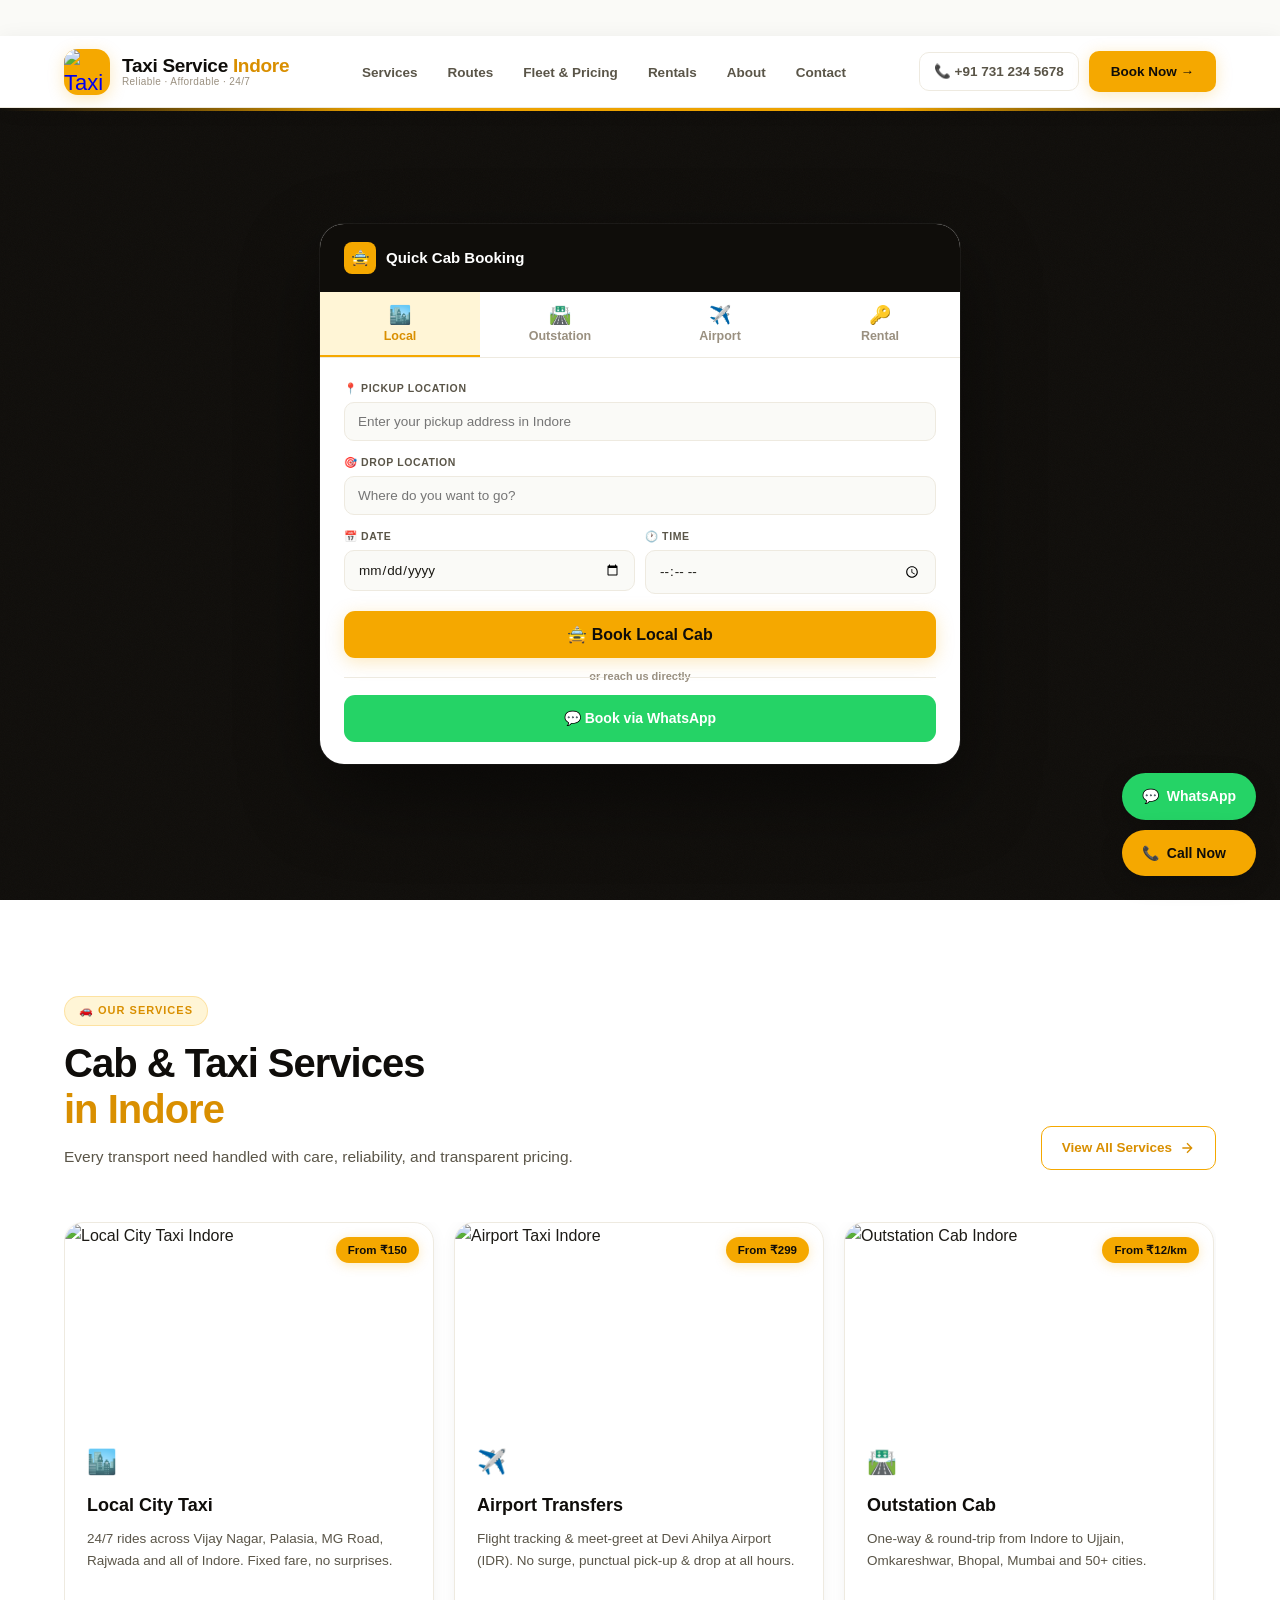
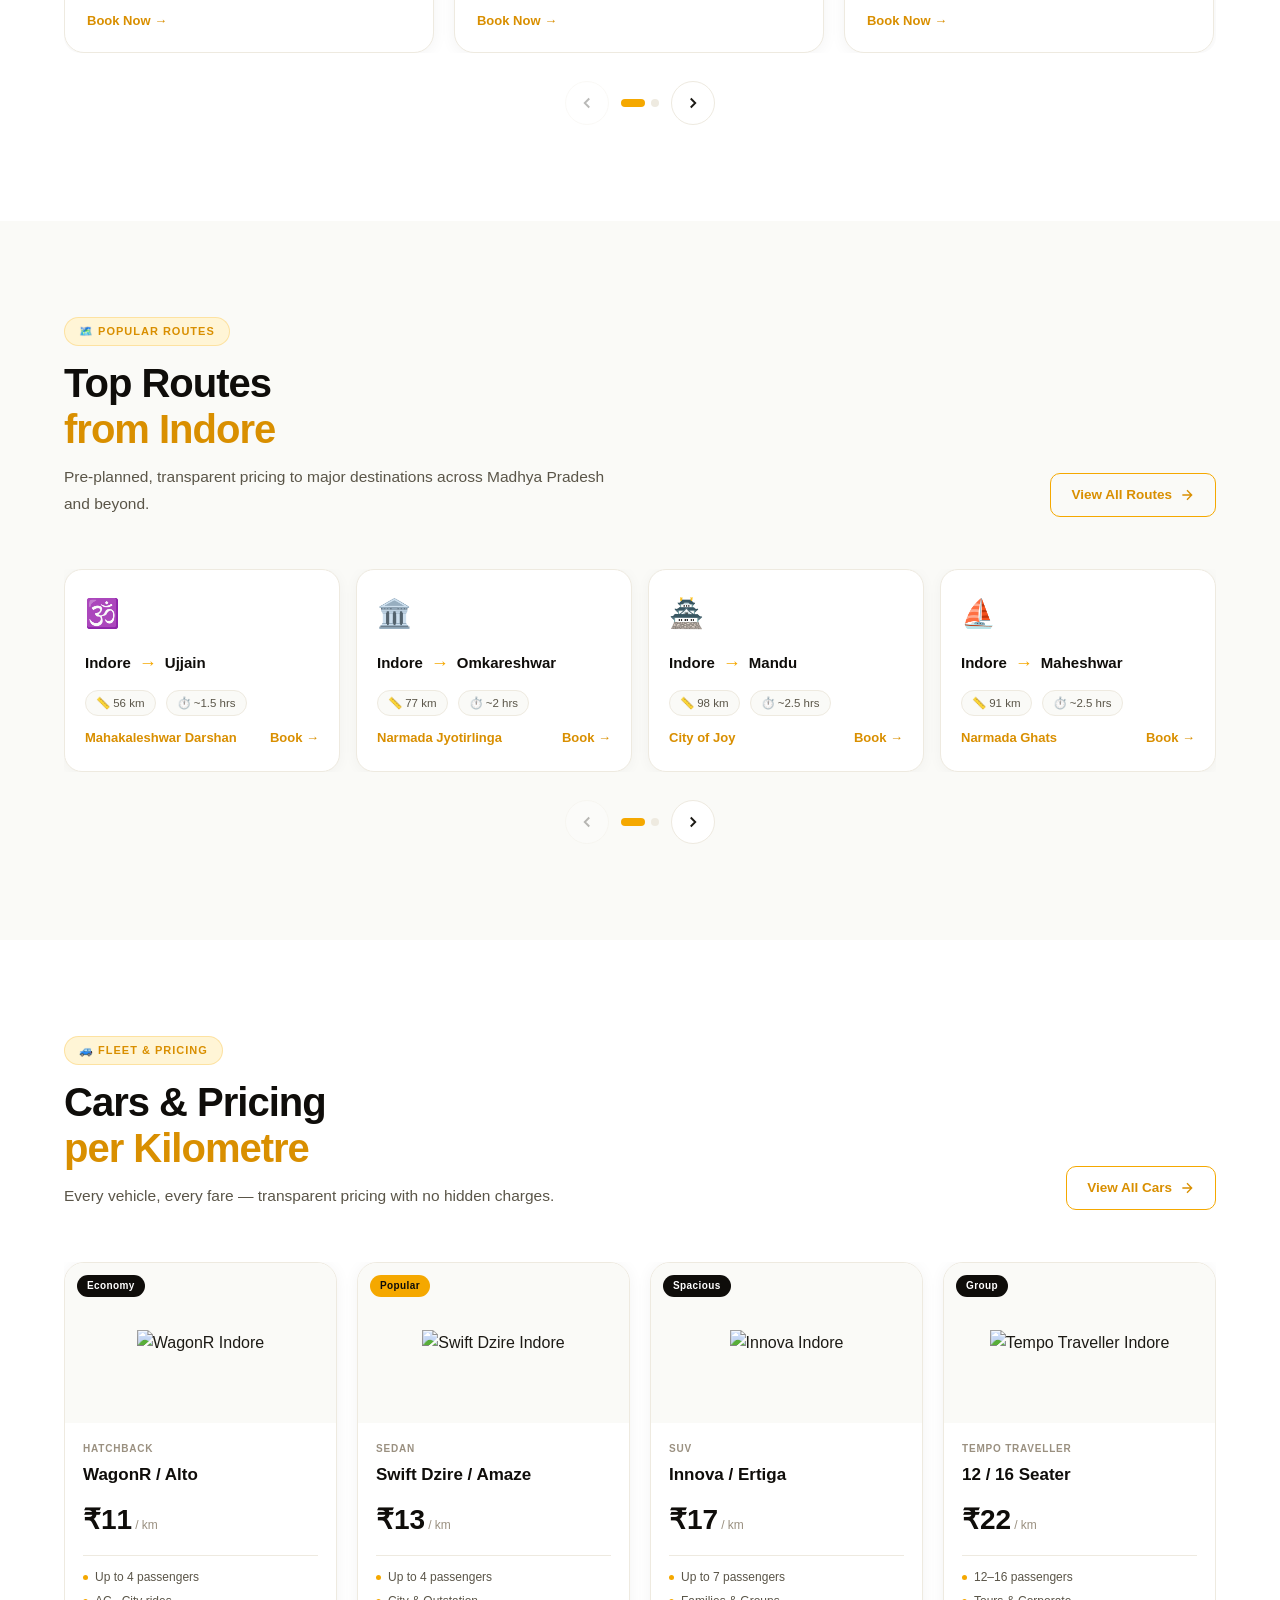
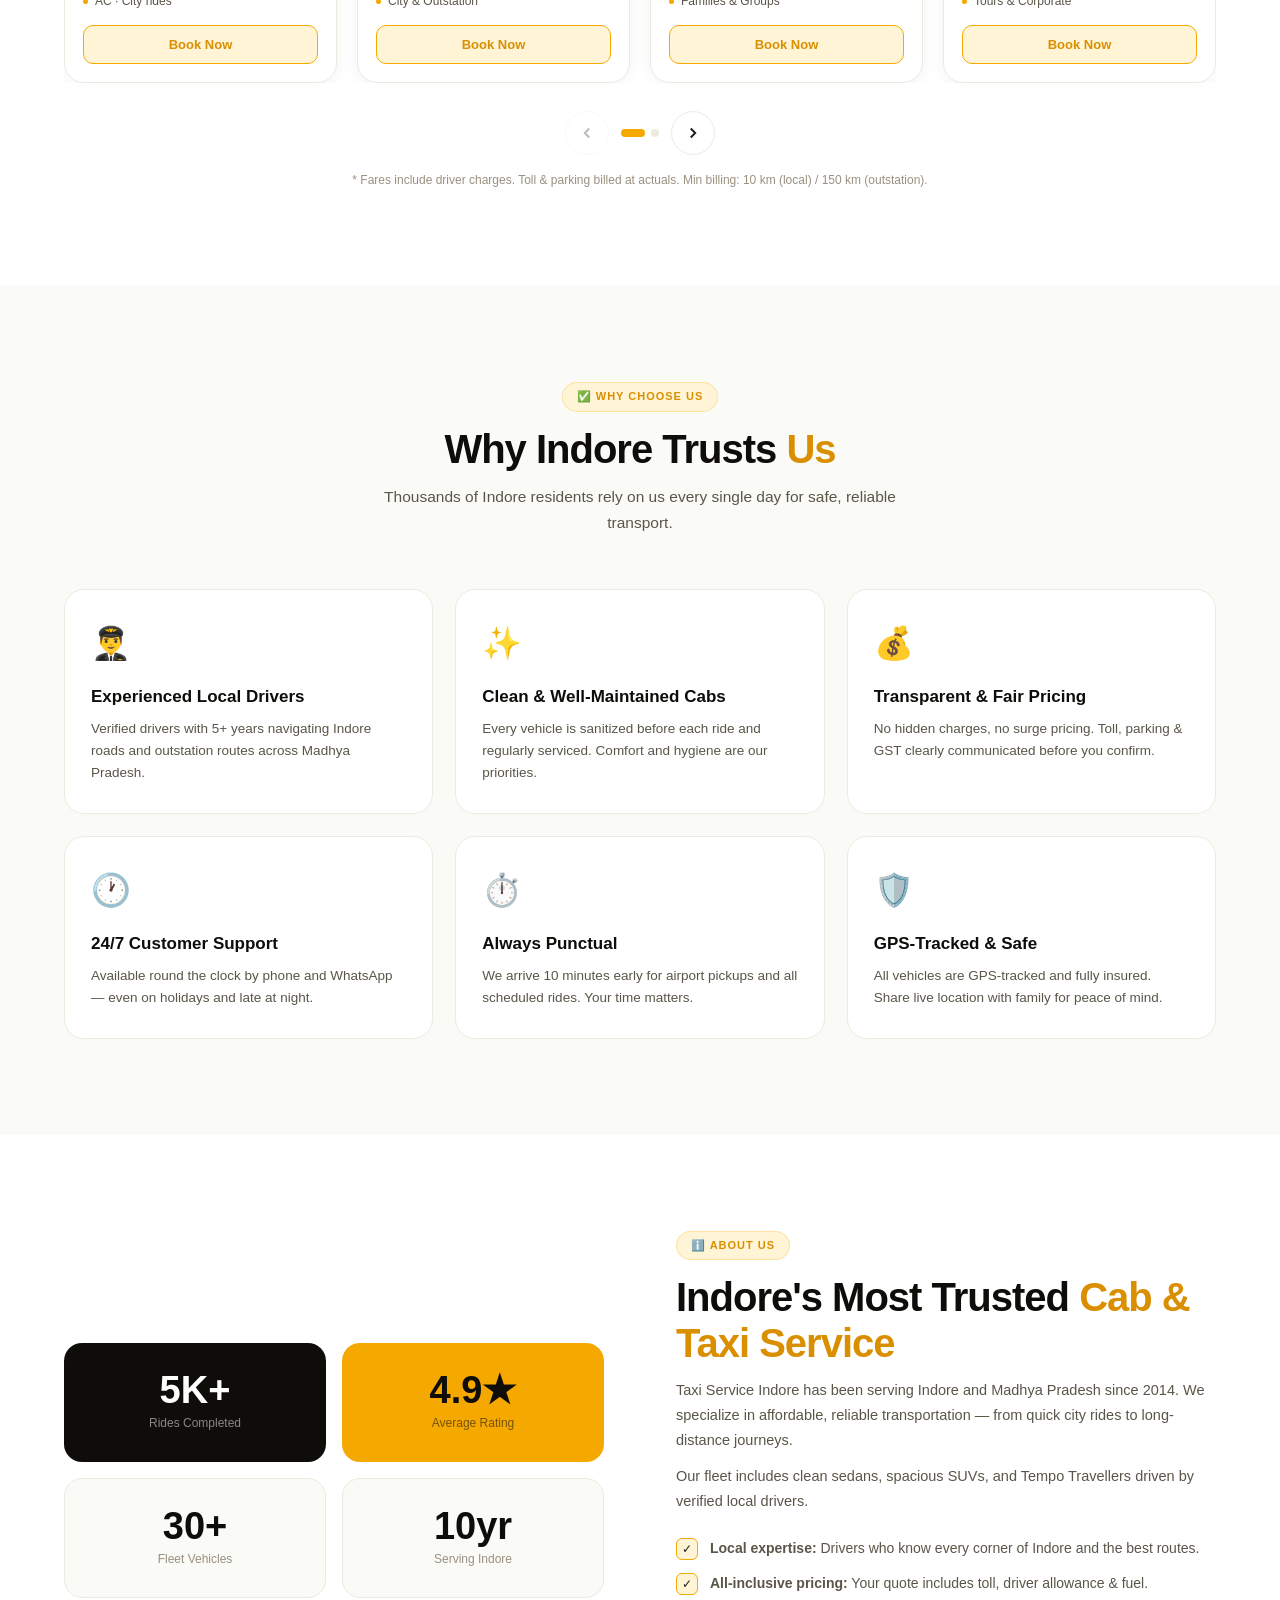
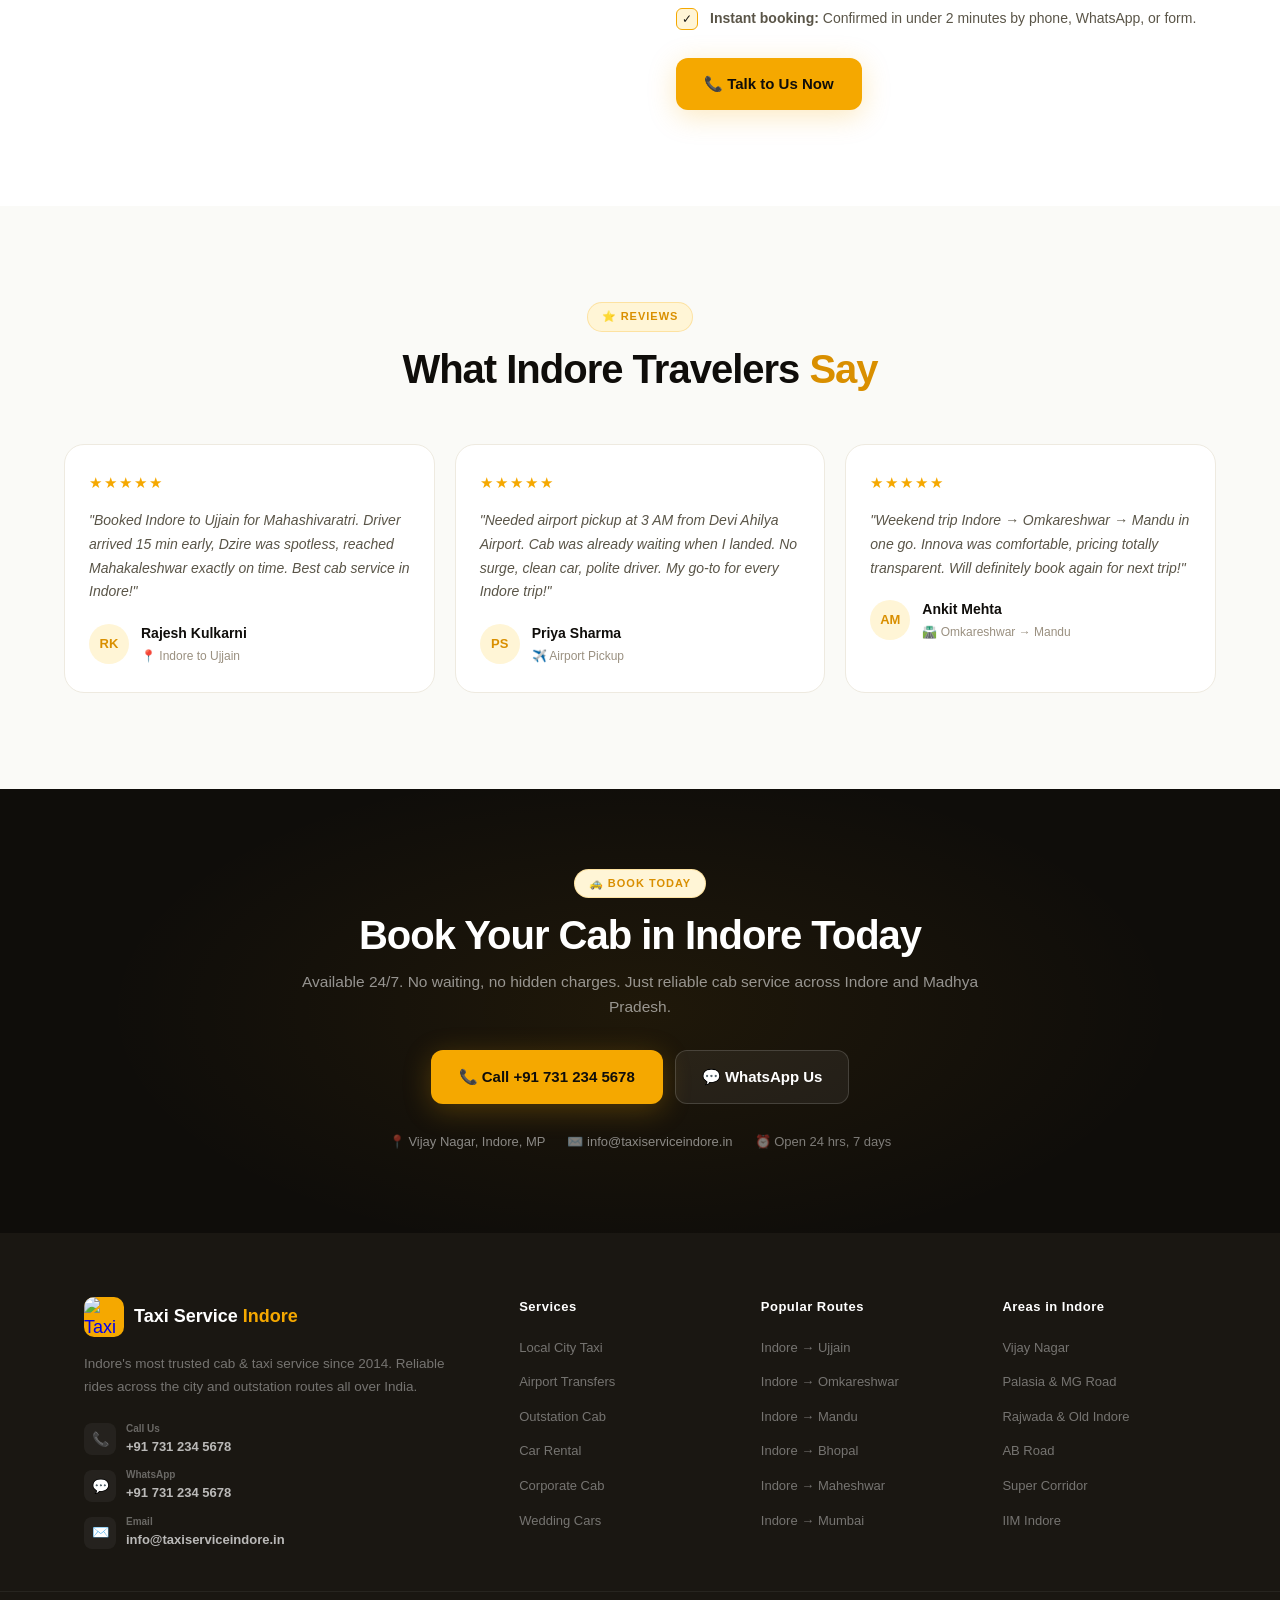
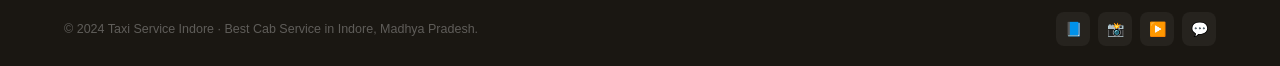
==== index.html @ f2459588 "Add files via upload" ====
<!DOCTYPE html>
<html lang="en">
<head>
  <meta charset="UTF-8">
  <meta name="viewport" content="width=device-width, initial-scale=1.0">
  <meta name="description" content="Best cab, taxi & car rental service in Indore. Book local taxi, outstation cabs to Ujjain, Omkareshwar, Mandu. Airport pickup & drop. 24/7 support. Call now!">
  <title>Taxi Service Indore | Cab Service | Car Rental | Book Now</title>
  <link rel="preconnect" href="https://fonts.googleapis.com">
  <link href="https://fonts.googleapis.com/css2?family=Syne:wght@400;600;700;800&family=DM+Sans:wght@300;400;500;600;700&display=swap" rel="stylesheet">
  <style>
    :root {
      --primary: #F5A800;
      --primary-dark: #D98F00;
      --primary-light: #FFF5D6;
      --primary-glow: rgba(245,168,0,0.25);
      --dark: #0F0D0A;
      --dark2: #1A1712;
      --dark3: #252219;
      --text: #1C1A15;
      --text-mid: #5A5548;
      --text-light: #9A9080;
      --white: #FFFFFF;
      --bg: #FAFAF7;
      --border: #EEEAE0;
      --green: #22C55E;
      --font-h: Poppins, sans-serif;
      --font-b: Poppins, sans-serif;
      --radius: 20px;
      --radius-sm: 12px;
      --shadow: 0 4px 32px rgba(15,13,10,0.08);
      --shadow-lg: 0 20px 60px rgba(15,13,10,0.14);
    }
    *, *::before, *::after { box-sizing: border-box; margin: 0; padding: 0; }
    html { scroll-behavior: smooth; }
    body { font-family: var(--font-b); background: var(--bg); color: var(--text); overflow-x: hidden; line-height: 1.6; }

    /* ══ LOADER ══ */
    #loader {
      position: fixed; inset: 0; background: var(--dark); z-index: 9999;
      display: flex; align-items: center; justify-content: center; flex-direction: column; gap: 18px;
      transition: opacity 0.6s ease, visibility 0.6s ease;
    }
    #loader.out { opacity: 0; visibility: hidden; }
    .ldr-logo { font-family: var(--font-h); font-size: 26px; font-weight: 800; color: #fff; }
    .ldr-logo b { color: var(--primary); }
    .ldr-bar { width: 160px; height: 2px; background: rgba(255,255,255,0.1); border-radius: 2px; overflow: hidden; }
    .ldr-fill { height: 100%; background: var(--primary); animation: lf 1.5s cubic-bezier(0.4,0,0.2,1) forwards; }
    @keyframes lf { from{width:0} to{width:100%} }

    /* ══ TOPBAR ══ */
    .topbar {
      position: fixed; top: 0; left: 0; right: 0; z-index: 1000;
      background: var(--dark); height: 36px;
      display: flex; align-items: center; padding: 0 5%;
      transition: transform 0.3s ease;
    }
    .topbar.hide { transform: translateY(-100%); }
    .topbar-inner { max-width: 1240px; width: 100%; margin: 0 auto; display: flex; align-items: center; justify-content: space-between; }
    .tb-left { display: flex; gap: 18px; align-items: center; }
    .tb-item { display: flex; align-items: center; gap: 5px; font-size: 11.5px; color: rgba(255,255,255,0.45); font-weight: 500; }
    .tb-item a { color: rgba(255,255,255,0.6); text-decoration: none; transition: color 0.2s; }
    .tb-item a:hover { color: var(--primary); }
    .tb-badge { display: flex; align-items: center; gap: 5px; background: rgba(245,168,0,0.12); border: 1px solid rgba(245,168,0,0.22); color: var(--primary); font-size: 10.5px; font-weight: 700; padding: 2px 10px; border-radius: 100px; }

    /* ══ NAV ══ */
    nav {
      position: fixed; top: 36px; left: 0; right: 0; z-index: 999;
      background: rgba(255,255,255,0.97); backdrop-filter: blur(20px);
      border-bottom: 1px solid var(--border);
      height: 72px; padding: 0 5%;
      display: flex; align-items: center; justify-content: space-between;
      transition: all 0.35s ease; box-shadow: 0 2px 20px rgba(15,13,10,0.06);
    }
    nav.scrolled { top: 0; box-shadow: 0 4px 36px rgba(15,13,10,0.12); }
    .logo { display: flex; align-items: center; gap: 12px; text-decoration: none; }
    .logo-mark {
      width: 46px; height: 46px; background: var(--primary); border-radius: 14px;
      display: flex; align-items: center; justify-content: center; font-size: 22px;
      box-shadow: 0 4px 16px var(--primary-glow); transition: transform 0.3s;
      overflow: hidden;
    }
    .logo-mark img { width: 100%; height: 100%; object-fit: contain; display: block; }
    .logo:hover .logo-mark { transform: rotate(-6deg) scale(1.05); }
    .logo-text { line-height: 1; }
    .logo-name { font-family: var(--font-h); font-weight: 800; font-size: 19px; color: var(--dark); letter-spacing: -0.3px; }
    .logo-name b { color: var(--primary-dark); }
    .logo-sub { font-size: 10px; color: var(--text-light); font-weight: 500; letter-spacing: 0.4px; margin-top: 2px; }
    .nav-links { display: flex; align-items: center; gap: 2px; list-style: none; }
    .nav-links a {
      color: var(--text-mid); text-decoration: none; font-size: 13.5px; font-weight: 600;
      padding: 7px 14px; border-radius: 8px; transition: all 0.2s; position: relative;
    }
    .nav-links a::after {
      content: ''; position: absolute; bottom: 3px; left: 14px; right: 14px;
      height: 2px; background: var(--primary); border-radius: 2px;
      transform: scaleX(0); transition: transform 0.25s ease; transform-origin: left;
    }
    .nav-links a:hover { color: var(--dark); }
    .nav-links a:hover::after { transform: scaleX(1); }
    .nav-actions { display: flex; align-items: center; gap: 10px; }
    .nav-tel {
      display: flex; align-items: center; gap: 7px; font-size: 13.5px; font-weight: 700;
      color: var(--text-mid); text-decoration: none; padding: 8px 14px;
      border: 1.5px solid var(--border); border-radius: 10px; transition: all 0.2s;
    }
    .nav-tel:hover { border-color: var(--primary); color: var(--primary-dark); background: var(--primary-light); }
    .btn-book {
      display: flex; align-items: center; gap: 7px; background: var(--primary); color: var(--dark);
      font-family: var(--font-b); font-weight: 700; font-size: 13.5px; padding: 10px 22px;
      border-radius: 10px; text-decoration: none; border: none; cursor: pointer;
      box-shadow: 0 3px 16px var(--primary-glow); transition: all 0.25s;
    }
    .btn-book:hover { background: var(--primary-dark); transform: translateY(-1px); box-shadow: 0 6px 22px var(--primary-glow); }
    .hamburger { display: none; flex-direction: column; gap: 5px; cursor: pointer; background: none; border: none; padding: 4px; }
    .hamburger span { width: 22px; height: 2.5px; background: var(--text); border-radius: 2px; transition: all 0.3s; }
    .header-offset { height: 108px; }

    /* ══ MOBILE MENU ══ */
    .mob-overlay { display: none; position: fixed; inset: 0; background: rgba(0,0,0,0.5); z-index: 990; }
    .mob-menu {
      position: fixed; top: 0; right: -100%; width: 300px; height: 100vh;
      background: white; z-index: 995; padding: 80px 28px 32px;
      display: flex; flex-direction: column; gap: 6px;
      transition: right 0.35s cubic-bezier(0.16,1,0.3,1); box-shadow: -20px 0 60px rgba(0,0,0,0.15);
    }
    .mob-menu.open { right: 0; }
    .mob-close { position: absolute; top: 22px; right: 22px; background: var(--border); border: none; border-radius: 8px; width: 36px; height: 36px; cursor: pointer; font-size: 18px; }
    .mob-menu a { color: var(--text); text-decoration: none; font-size: 15px; font-weight: 600; padding: 12px 14px; border-radius: 10px; transition: all 0.2s; display: flex; align-items: center; gap: 10px; }
    .mob-menu a:hover { background: var(--primary-light); color: var(--primary-dark); }
    .mob-divider { height: 1px; background: var(--border); margin: 8px 0; }
    .mob-cta { margin-top: 12px; display: flex; flex-direction: column; gap: 10px; }

    /* ══ HERO ══ */
    .hero {
      position: relative; min-height: calc(100vh - 108px);
      display: flex; align-items: center; justify-content: center;
      overflow: hidden; background: var(--dark);
    }
    .hero-bg {
      position: absolute; inset: 0;
      background-image: url('https://images.unsplash.com/photo-1449965408869-eaa3f722e40d?w=1920&auto=format&fit=crop&q=85');
      background-size: cover; background-position: center;
    }
    .hero-overlay {
      position: absolute; inset: 0;
      background: linear-gradient(135deg, rgba(15,13,10,0.88) 0%, rgba(15,13,10,0.55) 60%, rgba(15,13,10,0.75) 100%);
    }
    .hero-grain {
      position: absolute; inset: 0; opacity: 0.03;
      background-image: url("data:image/svg+xml,%3Csvg viewBox='0 0 256 256' xmlns='http://www.w3.org/2000/svg'%3E%3Cfilter id='n'%3E%3CfeTurbulence type='fractalNoise' baseFrequency='0.9' numOctaves='4' stitchTiles='stitch'/%3E%3C/filter%3E%3Crect width='100%25' height='100%25' filter='url(%23n)'/%3E%3C/svg%3E");
      background-repeat: repeat; background-size: 200px;
    }
    .hero-accent-line {
      position: absolute; top: 0; left: 0; right: 0; height: 3px;
      background: linear-gradient(90deg, transparent 0%, var(--primary) 30%, var(--primary) 70%, transparent 100%);
    }
    .hero-float-left {
      position: absolute; left: 5%; top: 50%; transform: translateY(-50%);
      display: flex; flex-direction: column; gap: 16px; z-index: 5;
      opacity: 0; animation: fadeRight 0.8s 1.2s ease forwards;
    }
    .hero-float-stat { display: flex; flex-direction: column; align-items: center; background: rgba(255,255,255,0.05); border: 1px solid rgba(255,255,255,0.08); backdrop-filter: blur(16px); border-radius: 16px; padding: 18px 20px; text-align: center; }
    .hfs-num { font-family: var(--font-h); font-size: 26px; font-weight: 800; color: var(--primary); line-height: 1; }
    .hfs-label { font-size: 10px; color: rgba(255,255,255,0.4); font-weight: 500; margin-top: 4px; letter-spacing: 0.4px; }
    @keyframes fadeRight { from{opacity:0;transform:translateY(-50%) translateX(-20px)} to{opacity:1;transform:translateY(-50%) translateX(0)} }

    .hero-inner {
      position: relative; z-index: 10; width: 100%; max-width: 680px;
      padding: 60px 20px 80px; display: flex; flex-direction: column; align-items: center;
    }
    .hero-eyebrow {
      display: inline-flex; align-items: center; gap: 8px;
      background: rgba(245,168,0,0.1); border: 1px solid rgba(245,168,0,0.3);
      color: var(--primary); padding: 6px 16px; border-radius: 100px;
      font-size: 11px; font-weight: 700; letter-spacing: 1.2px; text-transform: uppercase;
      margin-bottom: 22px;
      opacity: 0; animation: fadeUp 0.6s 0.3s ease forwards;
    }
    .hero-dot { width: 6px; height: 6px; background: var(--primary); border-radius: 50%; animation: pulse 1.5s infinite; }
    @keyframes pulse { 0%,100%{opacity:1;transform:scale(1)} 50%{opacity:0.4;transform:scale(0.7)} }
    .hero-h1 {
      font-family: var(--font-h); font-size: clamp(34px, 5.5vw, 62px);
      font-weight: 800; line-height: 1.08; letter-spacing: -2px; color: white;
      text-align: center; margin-bottom: 18px;
      opacity: 0; animation: fadeUp 0.7s 0.45s ease forwards;
    }
    .hero-h1 em { font-style: normal; color: var(--primary); }
    .hero-sub {
      font-size: clamp(14px, 1.8vw, 17px); color: rgba(255,255,255,0.6); font-weight: 400;
      text-align: center; max-width: 520px; line-height: 1.7; margin-bottom: 32px;
      opacity: 0; animation: fadeUp 0.7s 0.6s ease forwards;
    }
    .hero-cta-row {
      display: flex; gap: 12px; flex-wrap: wrap; justify-content: center; margin-bottom: 36px;
      opacity: 0; animation: fadeUp 0.7s 0.75s ease forwards;
    }
    .btn-primary {
      display: inline-flex; align-items: center; gap: 8px;
      background: var(--primary); color: var(--dark); font-family: var(--font-b);
      font-weight: 700; font-size: 15px; padding: 14px 28px; border-radius: 12px;
      text-decoration: none; border: none; cursor: pointer;
      box-shadow: 0 6px 28px var(--primary-glow); transition: all 0.25s;
    }
    .btn-primary:hover { background: var(--primary-dark); transform: translateY(-2px); box-shadow: 0 10px 36px var(--primary-glow); }
    .btn-ghost {
      display: inline-flex; align-items: center; gap: 8px;
      background: rgba(255,255,255,0.07); color: white; font-family: var(--font-b);
      font-weight: 600; font-size: 15px; padding: 14px 26px; border-radius: 12px;
      text-decoration: none; border: 1.5px solid rgba(255,255,255,0.2); cursor: pointer;
      transition: all 0.25s; backdrop-filter: blur(8px);
    }
    .btn-ghost:hover { background: rgba(255,255,255,0.12); border-color: rgba(255,255,255,0.38); }
    @keyframes fadeUp { to { opacity: 1; transform: translateY(0); } }

    /* Booking Card */
    .booking-card {
      width: 100%; background: white; border-radius: 24px; overflow: hidden;
      box-shadow: 0 32px 80px rgba(0,0,0,0.45), 0 0 0 1px rgba(255,255,255,0.06);
      opacity: 0; transform: translateY(28px);
      animation: cardIn 0.9s 0.85s cubic-bezier(0.16,1,0.3,1) forwards;
    }
    @keyframes cardIn { to { opacity: 1; transform: translateY(0); } }
    .bk-head { background: var(--dark); padding: 18px 24px; display: flex; align-items: center; gap: 10px; }
    .bk-head-icon { width: 32px; height: 32px; background: var(--primary); border-radius: 8px; display: flex; align-items: center; justify-content: center; font-size: 15px; }
    .bk-head h2 { font-family: var(--font-h); font-size: 15px; font-weight: 700; color: white; }
    .bk-tabs { display: flex; border-bottom: 1px solid var(--border); }
    .tab-btn {
      flex: 1; padding: 12px 6px; border: none; background: transparent;
      font-family: var(--font-b); font-size: 12.5px; font-weight: 700; color: var(--text-light);
      cursor: pointer; transition: all 0.2s; border-bottom: 2.5px solid transparent;
      display: flex; flex-direction: column; align-items: center; gap: 3px;
    }
    .tab-btn .ti { font-size: 18px; }
    .tab-btn.active { color: var(--primary-dark); border-bottom-color: var(--primary); background: var(--primary-light); }
    .bk-body { padding: 22px 24px; }
    .tp { display: none; }
    .tp.active { display: block; animation: tabIn 0.25s ease; }
    @keyframes tabIn { from{opacity:0;transform:translateY(4px)} to{opacity:1;transform:translateY(0)} }
    .fg { margin-bottom: 13px; }
    .fg label { display: flex; align-items: center; gap: 5px; font-size: 10.5px; font-weight: 700; color: var(--text-mid); text-transform: uppercase; letter-spacing: 0.6px; margin-bottom: 5px; }
    .fg input, .fg select {
      width: 100%; padding: 11px 13px; border: 1.5px solid var(--border); border-radius: 10px;
      background: var(--bg); color: var(--text); font-family: var(--font-b); font-size: 13.5px;
      transition: all 0.2s; -webkit-appearance: none;
    }
    .fg input:focus, .fg select:focus { outline: none; border-color: var(--primary); background: white; box-shadow: 0 0 0 3px rgba(245,168,0,0.1); }
    .frow { display: grid; grid-template-columns: 1fr 1fr; gap: 10px; }
    .bk-btn {
      width: 100%; padding: 14px; background: var(--primary); color: var(--dark);
      border: none; border-radius: 11px; font-family: var(--font-h); font-weight: 700; font-size: 16px;
      cursor: pointer; transition: all 0.25s; margin-top: 4px;
      display: flex; align-items: center; justify-content: center; gap: 8px;
      box-shadow: 0 4px 18px var(--primary-glow);
    }
    .bk-btn:hover { background: var(--primary-dark); transform: translateY(-1px); }
    .or-div { text-align: center; margin: 10px 0; font-size: 11px; color: var(--text-light); font-weight: 600; position: relative; }
    .or-div::before,.or-div::after { content:''; position:absolute; top:50%; width:44%; height:1px; background:var(--border); }
    .or-div::before{left:0;}.or-div::after{right:0;}
    .wa-btn { width: 100%; padding: 12px; background: #25D366; color: white; border: none; border-radius: 11px; font-family: var(--font-h); font-weight: 700; font-size: 14px; cursor: pointer; transition: all 0.25s; display: flex; align-items: center; justify-content: center; gap: 8px; text-decoration: none; }
    .wa-btn:hover { background: #1fb358; transform: translateY(-1px); }

    /* ══ SHARED SECTION STYLES ══ */
    .section { padding: 96px 5%; }
    .section.bg-white { background: white; }
    .section.bg-dark { background: var(--dark2); }
    .wrap { max-width: 1240px; margin: 0 auto; }
    .sec-head { margin-bottom: 52px; }
    .sec-head.center { text-align: center; }
    .sec-label {
      display: inline-flex; align-items: center; gap: 7px;
      background: var(--primary-light); border: 1px solid rgba(245,168,0,0.25);
      color: var(--primary-dark); font-size: 11px; font-weight: 700;
      letter-spacing: 1px; text-transform: uppercase; padding: 5px 14px;
      border-radius: 100px; margin-bottom: 14px;
    }
    .sec-title { font-family: var(--font-h); font-size: clamp(26px, 3.5vw, 40px); font-weight: 800; color: var(--dark); line-height: 1.15; letter-spacing: -1px; margin-bottom: 12px; }
    .sec-title b { color: var(--primary-dark); }
    .sec-desc { font-size: 15.5px; color: var(--text-mid); line-height: 1.7; max-width: 560px; }
    .sec-head.center .sec-desc { margin: 0 auto; }
    .sec-head-row { display: flex; align-items: flex-end; justify-content: space-between; margin-bottom: 52px; gap: 20px; }
    .view-all-btn {
      display: inline-flex; align-items: center; gap: 7px; font-size: 13.5px; font-weight: 700;
      color: var(--primary-dark); text-decoration: none; padding: 10px 20px;
      border: 1.5px solid var(--primary); border-radius: 10px; transition: all 0.25s; flex-shrink: 0;
      white-space: nowrap;
    }
    .view-all-btn:hover { background: var(--primary); color: var(--dark); }
    .view-all-btn svg { transition: transform 0.2s; }
    .view-all-btn:hover svg { transform: translateX(3px); }

    /* reveal animation */
    .reveal { opacity: 0; transform: translateY(24px); transition: opacity 0.6s ease, transform 0.6s ease; }
    .reveal.visible { opacity: 1; transform: translateY(0); }

    /* ══ SERVICES SECTION ══ */
    .svc-carousel-wrap { position: relative; }
    .svc-track-outer { overflow: hidden; border-radius: 16px; }
    .svc-track { display: flex; gap: 20px; transition: transform 0.45s cubic-bezier(0.16,1,0.3,1); }
    .svc-slide { flex: 0 0 calc(33.333% - 14px); }
    .svc-card {
      background: white; border-radius: 20px; overflow: hidden;
      border: 1.5px solid var(--border); transition: all 0.3s ease;
      box-shadow: 0 2px 16px rgba(15,13,10,0.05); height: 100%;
      display: flex; flex-direction: column;
    }
    .svc-card:hover { transform: translateY(-6px); box-shadow: 0 20px 48px rgba(15,13,10,0.12); border-color: var(--primary); }
    .svc-img { position: relative; height: 200px; overflow: hidden; }
    .svc-img img { width: 100%; height: 100%; object-fit: cover; transition: transform 0.4s ease; }
    .svc-card:hover .svc-img img { transform: scale(1.06); }
    .svc-price-badge {
      position: absolute; top: 14px; right: 14px;
      background: var(--primary); color: var(--dark); font-size: 11.5px; font-weight: 800;
      padding: 4px 12px; border-radius: 100px; box-shadow: 0 2px 12px var(--primary-glow);
    }
    .svc-body { padding: 20px 22px; flex: 1; display: flex; flex-direction: column; }
    .svc-icon { font-size: 24px; margin-bottom: 10px; }
    .svc-name { font-family: var(--font-h); font-size: 18px; font-weight: 800; color: var(--dark); margin-bottom: 8px; }
    .svc-desc { font-size: 13.5px; color: var(--text-mid); line-height: 1.65; flex: 1; margin-bottom: 16px; }
    .svc-cta { display: flex; align-items: center; gap: 6px; font-size: 13px; font-weight: 700; color: var(--primary-dark); text-decoration: none; transition: gap 0.2s; }
    .svc-card:hover .svc-cta { gap: 10px; }
    .carousel-nav { display: flex; align-items: center; justify-content: center; gap: 12px; margin-top: 28px; }
    .car-arrow {
      width: 44px; height: 44px; border-radius: 50%; border: 1.5px solid var(--border);
      background: white; display: flex; align-items: center; justify-content: center;
      cursor: pointer; transition: all 0.2s; color: var(--text);
    }
    .car-arrow:hover { background: var(--primary); border-color: var(--primary); color: var(--dark); }
    .car-arrow.disabled { opacity: 0.3; pointer-events: none; }
    .car-dots { display: flex; gap: 6px; align-items: center; }
    .car-dot { width: 8px; height: 8px; border-radius: 100px; background: var(--border); cursor: pointer; transition: all 0.25s; }
    .car-dot.active { background: var(--primary); width: 24px; }

    /* ══ ROUTES SECTION ══ */
    .routes-track-outer { overflow: hidden; }
    .routes-track { display: flex; gap: 16px; transition: transform 0.45s cubic-bezier(0.16,1,0.3,1); }
    .route-slide { flex: 0 0 calc(25% - 12px); }
    .route-card {
      background: white; border-radius: 18px; padding: 22px 20px;
      border: 1.5px solid var(--border); transition: all 0.3s ease;
      box-shadow: 0 2px 14px rgba(15,13,10,0.04); cursor: pointer;
      display: flex; flex-direction: column; gap: 12px;
    }
    .route-card:hover { transform: translateY(-4px); box-shadow: 0 14px 40px rgba(15,13,10,0.1); border-color: var(--primary); }
    .route-from-to { display: flex; align-items: center; gap: 8px; font-family: var(--font-h); font-size: 15px; font-weight: 700; color: var(--dark); }
    .route-arrow-icon { color: var(--primary); font-size: 18px; flex-shrink: 0; }
    .route-meta { display: flex; gap: 10px; flex-wrap: wrap; }
    .route-chip { font-size: 11.5px; color: var(--text-mid); background: var(--bg); border: 1px solid var(--border); padding: 3px 10px; border-radius: 100px; font-weight: 500; }
    .route-book { display: flex; align-items: center; justify-content: space-between; font-size: 13px; font-weight: 700; color: var(--primary-dark); }
    .route-icon { font-size: 28px; }

    /* ══ FLEET SECTION ══ */
    .fleet-track-outer { overflow: hidden; }
    .fleet-track { display: flex; gap: 20px; transition: transform 0.45s cubic-bezier(0.16,1,0.3,1); }
    .fleet-slide { flex: 0 0 calc(25% - 15px); }
    .fleet-card {
      background: white; border-radius: 20px; overflow: hidden;
      border: 1.5px solid var(--border); transition: all 0.3s ease;
      display: flex; flex-direction: column; box-shadow: 0 2px 16px rgba(15,13,10,0.05);
    }
    .fleet-card:hover { transform: translateY(-6px); box-shadow: 0 20px 48px rgba(15,13,10,0.12); border-color: var(--primary); }
    .fleet-media { position: relative; background: var(--bg); height: 160px; display: flex; align-items: center; justify-content: center; overflow: hidden; padding: 16px; }
    .fleet-media img { max-height: 130px; max-width: 100%; object-fit: contain; transition: transform 0.35s ease; }
    .fleet-card:hover .fleet-media img { transform: scale(1.06); }
    .fleet-badge {
      position: absolute; top: 12px; left: 12px;
      background: var(--dark); color: white; font-size: 10px; font-weight: 700;
      padding: 3px 10px; border-radius: 100px; letter-spacing: 0.4px;
    }
    .fleet-badge.popular { background: var(--primary); color: var(--dark); }
    .fleet-body { padding: 18px 18px 14px; flex: 1; }
    .fleet-cat { font-size: 10px; font-weight: 700; color: var(--text-light); text-transform: uppercase; letter-spacing: 0.8px; margin-bottom: 4px; }
    .fleet-name { font-family: var(--font-h); font-size: 17px; font-weight: 800; color: var(--dark); margin-bottom: 10px; }
    .fleet-price-row { display: flex; align-items: baseline; gap: 3px; margin-bottom: 12px; }
    .fleet-price { font-family: var(--font-h); font-size: 28px; font-weight: 800; color: var(--dark); }
    .fleet-price-unit { font-size: 12px; color: var(--text-light); }
    .fleet-feats { display: flex; flex-direction: column; gap: 5px; border-top: 1px solid var(--border); padding-top: 12px; }
    .fleet-feat { display: flex; align-items: center; gap: 7px; font-size: 12px; color: var(--text-mid); }
    .fleet-feat::before { content:''; width:5px; height:5px; background:var(--primary); border-radius:50%; flex-shrink:0; }
    .fleet-book-btn {
      margin: 0 18px 18px; padding: 11px; background: var(--primary-light); color: var(--primary-dark);
      border: 1.5px solid var(--primary); border-radius: 10px; font-family: var(--font-b);
      font-weight: 700; font-size: 13px; cursor: pointer; transition: all 0.25s; text-align: center;
    }
    .fleet-book-btn:hover { background: var(--primary); color: var(--dark); }

    /* ══ WHY US ══ */
    .why-grid { display: grid; grid-template-columns: repeat(3, 1fr); gap: 22px; }
    .why-card {
      background: white; border: 1.5px solid var(--border); border-radius: 20px;
      padding: 28px 26px; transition: all 0.3s ease;
    }
    .why-card:hover { transform: translateY(-4px); box-shadow: var(--shadow); border-color: var(--primary); }
    .why-icon { font-size: 32px; margin-bottom: 14px; }
    .why-card h3 { font-family: var(--font-h); font-size: 17px; font-weight: 700; color: var(--dark); margin-bottom: 8px; }
    .why-card p { font-size: 13.5px; color: var(--text-mid); line-height: 1.65; }

    /* ══ ABOUT ══ */
    .about-grid { display: grid; grid-template-columns: 1fr 1fr; gap: 72px; align-items: center; }
    .about-stats-grid { display: grid; grid-template-columns: 1fr 1fr; gap: 16px; }
    .ab-card { background: var(--dark); border-radius: 18px; padding: 28px 24px; text-align: center; }
    .ab-card:nth-child(2) { background: var(--primary); }
    .ab-num { font-family: var(--font-h); font-size: 38px; font-weight: 800; color: white; line-height: 1; }
    .ab-card:nth-child(2) .ab-num { color: var(--dark); }
    .ab-label { font-size: 12px; color: rgba(255,255,255,0.5); margin-top: 5px; font-weight: 500; }
    .ab-card:nth-child(2) .ab-label { color: rgba(15,13,10,0.55); }
    .feat-list { display: flex; flex-direction: column; gap: 12px; margin: 24px 0 28px; }
    .feat-item { display: flex; gap: 12px; align-items: flex-start; }
    .feat-chk { width: 22px; height: 22px; background: var(--primary-light); border: 1.5px solid var(--primary); border-radius: 6px; display: flex; align-items: center; justify-content: center; font-size: 12px; flex-shrink: 0; margin-top: 1px; }
    .feat-item p { font-size: 14px; color: var(--text-mid); line-height: 1.6; }

    /* ══ TESTIMONIALS ══ */
    .rev-grid { display: grid; grid-template-columns: repeat(3, 1fr); gap: 20px; }
    .rev-card { background: white; border-radius: 20px; padding: 26px 24px; border: 1.5px solid var(--border); transition: all 0.3s; }
    .rev-card:hover { transform: translateY(-4px); box-shadow: var(--shadow); }
    .rev-stars { color: var(--primary); font-size: 15px; margin-bottom: 14px; letter-spacing: 2px; }
    .rev-text { font-size: 14px; color: var(--text-mid); line-height: 1.7; margin-bottom: 18px; font-style: italic; }
    .rev-user { display: flex; align-items: center; gap: 12px; }
    .rev-av { width: 40px; height: 40px; background: var(--primary-light); border-radius: 50%; display: flex; align-items: center; justify-content: center; font-family: var(--font-h); font-weight: 800; font-size: 13px; color: var(--primary-dark); flex-shrink: 0; }
    .rev-name { font-weight: 700; font-size: 14px; color: var(--dark); }
    .rev-route { font-size: 12px; color: var(--text-light); margin-top: 2px; }

    /* ══ CTA BAND ══ */
    .cta-band { background: var(--dark); padding: 80px 5%; position: relative; overflow: hidden; }
    .cta-band::before { content: ''; position: absolute; inset: 0; background: radial-gradient(ellipse 60% 80% at 50% 50%, rgba(245,168,0,0.07) 0%, transparent 70%); }
    .cta-inner { max-width: 700px; margin: 0 auto; text-align: center; position: relative; z-index: 2; }
    .cta-inner .sec-label { margin-bottom: 14px; }
    .cta-inner .sec-title { color: white; margin-bottom: 12px; }
    .cta-inner p { color: rgba(255,255,255,0.55); font-size: 15.5px; margin-bottom: 30px; }
    .cta-btns { display: flex; gap: 12px; justify-content: center; flex-wrap: wrap; margin-bottom: 28px; }
    .cta-call { display: inline-flex; align-items: center; gap: 8px; background: var(--primary); color: var(--dark); font-weight: 700; font-size: 15px; padding: 14px 28px; border-radius: 12px; text-decoration: none; transition: all 0.25s; box-shadow: 0 6px 28px var(--primary-glow); }
    .cta-call:hover { background: var(--primary-dark); transform: translateY(-2px); }
    .cta-wa { display: inline-flex; align-items: center; gap: 8px; background: rgba(255,255,255,0.06); color: white; font-weight: 600; font-size: 15px; padding: 14px 26px; border-radius: 12px; text-decoration: none; border: 1.5px solid rgba(255,255,255,0.15); transition: all 0.25s; }
    .cta-wa:hover { background: #25D366; border-color: #25D366; }
    .cta-info { display: flex; gap: 22px; justify-content: center; flex-wrap: wrap; }
    .ci { font-size: 13px; color: rgba(255,255,255,0.45); }
    .ci a { color: rgba(255,255,255,0.5); text-decoration: none; }
    .ci a:hover { color: var(--primary); }

    /* ══ FOOTER ══ */
    footer { background: var(--dark2); }
    .footer-top { max-width: 1240px; margin: 0 auto; padding: 64px 5% 40px; display: grid; grid-template-columns: 2fr 1fr 1fr 1fr; gap: 48px; }
    .footer-logo { display: flex; align-items: center; gap: 10px; text-decoration: none; margin-bottom: 16px; }
    .footer-logo-icon { width: 40px; height: 40px; background: var(--primary); border-radius: 10px; display: flex; align-items: center; justify-content: center; font-size: 18px; overflow: hidden; }
    .footer-logo-icon img { width: 100%; height: 100%; object-fit: contain; display: block; }
    .footer-logo-text { font-family: var(--font-h); font-size: 18px; font-weight: 800; color: white; }
    .footer-logo-text b { color: var(--primary); }
    .footer-tagline { font-size: 13.5px; color: rgba(255,255,255,0.4); line-height: 1.7; margin-bottom: 22px; }
    .footer-contacts { display: flex; flex-direction: column; gap: 10px; }
    .fci { display: flex; align-items: center; gap: 10px; text-decoration: none; transition: opacity 0.2s; }
    .fci:hover { opacity: 0.8; }
    .fci-icon { width: 32px; height: 32px; background: rgba(255,255,255,0.05); border-radius: 8px; display: flex; align-items: center; justify-content: center; font-size: 14px; flex-shrink: 0; }
    .fci-label { font-size: 10px; color: rgba(255,255,255,0.35); font-weight: 600; display: block; }
    .fci-val { font-size: 13px; color: rgba(255,255,255,0.7); font-weight: 600; display: block; }
    .footer-nav-col h4 { font-family: var(--font-h); font-size: 13px; font-weight: 700; color: white; letter-spacing: 0.5px; margin-bottom: 16px; }
    .footer-nav-col ul { list-style: none; display: flex; flex-direction: column; gap: 9px; }
    .footer-nav-col a { color: rgba(255,255,255,0.4); text-decoration: none; font-size: 13px; transition: color 0.2s; }
    .footer-nav-col a:hover { color: var(--primary); }
    .footer-bottom { border-top: 1px solid rgba(255,255,255,0.06); padding: 20px 5%; max-width: 1240px; margin: 0 auto; display: flex; align-items: center; justify-content: space-between; flex-wrap: wrap; gap: 10px; }
    .footer-copyright { font-size: 12.5px; color: rgba(255,255,255,0.3); }
    .footer-social { display: flex; gap: 8px; }
    .footer-social a { width: 34px; height: 34px; background: rgba(255,255,255,0.05); border-radius: 8px; display: flex; align-items: center; justify-content: center; font-size: 14px; text-decoration: none; transition: background 0.2s; }
    .footer-social a:hover { background: rgba(245,168,0,0.15); }

    /* ══ FLOAT BTNS ══ */
    .float-btns { position: fixed; bottom: 24px; right: 24px; z-index: 888; display: flex; flex-direction: column; gap: 10px; }
    .fb { display: flex; align-items: center; gap: 8px; padding: 12px 20px; border-radius: 100px; font-size: 14px; font-weight: 700; text-decoration: none; box-shadow: 0 6px 24px rgba(0,0,0,0.2); transition: all 0.25s; }
    .fb:hover { transform: translateY(-2px); box-shadow: 0 10px 32px rgba(0,0,0,0.25); }
    .fb-wa { background: #25D366; color: white; }
    .fb-call { background: var(--primary); color: var(--dark); }

    /* ══ RESPONSIVE ══ */
    @media (max-width: 1100px) {
      .hero-float-left { display: none; }
      .svc-slide { flex: 0 0 calc(50% - 10px); }
      .route-slide { flex: 0 0 calc(33.333% - 11px); }
      .fleet-slide { flex: 0 0 calc(33.333% - 14px); }
    }
    @media (max-width: 900px) {
      .about-grid { grid-template-columns: 1fr; gap: 40px; }
      .why-grid { grid-template-columns: repeat(2, 1fr); }
      .rev-grid { grid-template-columns: 1fr 1fr; }
      .footer-top { grid-template-columns: 1fr 1fr; gap: 32px; }
      .route-slide { flex: 0 0 calc(50% - 8px); }
      .fleet-slide { flex: 0 0 calc(50% - 10px); }
      .frow { grid-template-columns: 1fr; }
    }
    @media (max-width: 680px) {
      .topbar { display: none; }
      nav { top: 0; }
      .header-offset { height: 72px; }
      .nav-links, .nav-tel { display: none; }
      .hamburger { display: flex; }
      .hero { min-height: calc(100vh - 72px); }
      .hero-h1 { font-size: 32px; letter-spacing: -1px; }
      .section { padding: 64px 5%; }
      .svc-slide { flex: 0 0 calc(85%); }
      .route-slide { flex: 0 0 calc(80%); }
      .fleet-slide { flex: 0 0 calc(80%); }
      .why-grid { grid-template-columns: 1fr; }
      .rev-grid { grid-template-columns: 1fr; }
      .footer-top { grid-template-columns: 1fr; }
      .hero-cta-row { flex-direction: column; align-items: center; }
      .sec-head-row { flex-direction: column; align-items: flex-start; gap: 14px; }
      .about-stats-grid { grid-template-columns: 1fr 1fr; }
      .float-btns { bottom: 16px; right: 16px; }
      .fb span:last-child { display: none; }
      .fb { padding: 14px; border-radius: 50%; }
    }
  </style>
</head>
<body>

<!-- LOADER -->
<div id="loader">
  <div class="ldr-logo">Taxi Service <b>Indore</b></div>
  <div class="ldr-bar"><div class="ldr-fill"></div></div>
</div>

<!-- TOPBAR -->
<div class="topbar" id="topbar">
  <div class="topbar-inner">
    <div class="tb-left">
      <div class="tb-item">📞 <a href="tel:+917312345678">+91 731 234 5678</a></div>
      <div class="tb-item">✉️ <a href="mailto:info@taxiserviceindore.in">info@taxiserviceindore.in</a></div>
      <div class="tb-item">📍 Vijay Nagar, Indore, MP</div>
    </div>
    <div class="tb-badge">🟢 Available 24/7</div>
  </div>
</div>

<!-- NAV -->
<nav id="navbar">
  <div style="max-width:1240px;width:100%;display:flex;align-items:center;justify-content:space-between;margin:0 auto;">
    <a href="index.html" class="logo">
      <div class="logo-mark"><img src="https://res.cloudinary.com/dj3iwhwvr/image/upload/v1776084201/taxiserviceindore_logo_mpghna.jpg" alt="Taxi Service Indore logo"></div>
      <div class="logo-text">
        <div class="logo-name">Taxi Service <b>Indore</b></div>
        <div class="logo-sub">Reliable · Affordable · 24/7</div>
      </div>
    </a>
    <ul class="nav-links">
      <li><a href="#services">Services</a></li>
      <li><a href="#routes">Routes</a></li>
      <li><a href="fleet.html">Fleet & Pricing</a></li>
      <li><a href="rental.html">Rentals</a></li>
      <li><a href="aboutus.html">About</a></li>
      <li><a href="contactus.html">Contact</a></li>
    </ul>
    <div class="nav-actions">
      <a href="tel:+917312345678" class="nav-tel">📞 +91 731 234 5678</a>
      <a href="#booking" class="btn-book">Book Now →</a>
      <button class="hamburger" id="hamburger" onclick="toggleMenu()">
        <span></span><span></span><span></span>
      </button>
    </div>
  </div>
</nav>

<!-- MOBILE MENU -->
<div class="mob-overlay" id="mobOverlay" onclick="closeMenu()"></div>
<div class="mob-menu" id="mobMenu">
  <button class="mob-close" onclick="closeMenu()">✕</button>
  <a href="#services" onclick="closeMenu()">🚗 Services</a>
  <a href="#routes" onclick="closeMenu()">🗺️ Top Routes</a>
  <a href="fleet.html" onclick="closeMenu()">🚙 Fleet & Pricing</a>
  <a href="rental.html" onclick="closeMenu()">🔑 Rentals</a>
  <a href="aboutus.html" onclick="closeMenu()">ℹ️ About Us</a>
  <a href="contactus.html" onclick="closeMenu()">📞 Contact</a>
  <div class="mob-divider"></div>
  <div class="mob-cta">
    <a href="tel:+917312345678" class="btn-primary" style="justify-content:center">📞 Call Now</a>
    <a href="https://wa.me/917312345678" class="wa-btn" target="_blank">💬 WhatsApp</a>
  </div>
</div>

<div class="header-offset"></div>

<!-- ════ HERO ════ -->
<section class="hero">
  <div class="hero-bg"></div>
  <div class="hero-overlay"></div>
  <div class="hero-grain"></div>
  <div class="hero-accent-line"></div>

 

  <div class="hero-inner">
    

    <!-- Booking Card -->
    <div class="booking-card" id="booking">
      <div class="bk-head">
        <div class="bk-head-icon">🚖</div>
        <h2>Quick Cab Booking</h2>
      </div>
      <div class="bk-tabs">
        <button class="tab-btn active" onclick="switchTab('local',this)"><span class="ti">🏙️</span>Local</button>
        <button class="tab-btn" onclick="switchTab('outstation',this)"><span class="ti">🛣️</span>Outstation</button>
        <button class="tab-btn" onclick="switchTab('airport',this)"><span class="ti">✈️</span>Airport</button>
        <button class="tab-btn" onclick="switchTab('rental',this)"><span class="ti">🔑</span>Rental</button>
      </div>
      <div class="bk-body">
        <div class="tp active" id="local">
          <div class="fg"><label>📍 Pickup Location</label><input type="text" placeholder="Enter your pickup address in Indore"></div>
          <div class="fg"><label>🎯 Drop Location</label><input type="text" placeholder="Where do you want to go?"></div>
          <div class="frow">
            <div class="fg"><label>📅 Date</label><input type="date"></div>
            <div class="fg"><label>🕐 Time</label><input type="time"></div>
          </div>
          <button class="bk-btn" onclick="doBook()">🚖 Book Local Cab</button>
          <div class="or-div">or reach us directly</div>
          <a href="https://wa.me/917312345678?text=Hi+I+need+a+local+cab+in+Indore" class="wa-btn" target="_blank">💬 Book via WhatsApp</a>
        </div>
        <div class="tp" id="outstation">
          <div class="fg"><label>🏙️ From</label><input type="text" placeholder="Indore" value="Indore"></div>
          <div class="fg"><label>📍 To</label><input type="text" placeholder="Destination city (e.g., Ujjain, Bhopal)"></div>
          <div class="frow">
            <div class="fg"><label>📅 Travel Date</label><input type="date"></div>
            <div class="fg"><label>🚗 Trip Type</label>
              <select><option>One Way</option><option>Round Trip</option></select>
            </div>
          </div>
          <button class="bk-btn" onclick="doBook()">🛣️ Book Outstation Cab</button>
          <div class="or-div">or reach us directly</div>
          <a href="https://wa.me/917312345678?text=Hi+I+need+an+outstation+cab" class="wa-btn" target="_blank">💬 Book via WhatsApp</a>
        </div>
        <div class="tp" id="airport">
          <div class="fg"><label>✈️ Service Type</label>
            <select><option>Airport Pickup</option><option>Airport Drop</option></select>
          </div>
          <div class="fg"><label>📍 Your Address</label><input type="text" placeholder="Your hotel / home address in Indore"></div>
          <div class="frow">
            <div class="fg"><label>📅 Date</label><input type="date"></div>
            <div class="fg"><label>🕐 Flight Time</label><input type="time"></div>
          </div>
          <button class="bk-btn" onclick="doBook()">✈️ Book Airport Transfer</button>
          <div class="or-div">or reach us directly</div>
          <a href="https://wa.me/917312345678?text=Hi+I+need+an+airport+transfer+in+Indore" class="wa-btn" target="_blank">💬 Book via WhatsApp</a>
        </div>
        <div class="tp" id="rental">
          <div class="fg"><label>📍 Pickup Location</label><input type="text" placeholder="Your location in Indore"></div>
          <div class="frow">
            <div class="fg"><label>📅 Date</label><input type="date"></div>
            <div class="fg"><label>⏱️ Package</label>
              <select><option>4 Hrs / 40 km</option><option>8 Hrs / 80 km</option><option>12 Hrs / 120 km</option></select>
            </div>
          </div>
          <button class="bk-btn" onclick="doBook()">🔑 Book Rental</button>
          <div class="or-div">or reach us directly</div>
          <a href="https://wa.me/917312345678?text=Hi+I+need+a+cab+rental+in+Indore" class="wa-btn" target="_blank">💬 Book via WhatsApp</a>
        </div>
      </div>
    </div>
  </div>
</section>

<!-- ════ SERVICES ════ -->
<section class="section bg-white" id="services">
  <div class="wrap">
    <div class="sec-head-row">
      <div class="sec-head" style="margin-bottom:0">
        <div class="sec-label">🚗 Our Services</div>
        <h2 class="sec-title">Cab & Taxi Services<br><b>in Indore</b></h2>
        <p class="sec-desc">Every transport need handled with care, reliability, and transparent pricing.</p>
      </div>
      <a href="services-all.html" class="view-all-btn">View All Services <svg width="16" height="16" fill="none" stroke="currentColor" stroke-width="2" viewBox="0 0 24 24"><path d="M5 12h14M12 5l7 7-7 7"/></svg></a>
    </div>

    <div class="svc-carousel-wrap reveal">
      <div class="svc-track-outer">
        <div class="svc-track" id="svcTrack">
          <div class="svc-slide">
            <div class="svc-card">
              <div class="svc-img"><img src="https://images.unsplash.com/photo-1449965408869-eaa3f722e40d?w=600&auto=format&fit=crop&q=80" alt="Local City Taxi Indore" loading="lazy"><div class="svc-price-badge">From ₹150</div></div>
              <div class="svc-body"><div class="svc-icon">🏙️</div><div class="svc-name">Local City Taxi</div><p class="svc-desc">24/7 rides across Vijay Nagar, Palasia, MG Road, Rajwada and all of Indore. Fixed fare, no surprises.</p><a href="#booking" class="svc-cta">Book Now →</a></div>
            </div>
          </div>
          <div class="svc-slide">
            <div class="svc-card">
              <div class="svc-img"><img src="https://images.unsplash.com/photo-1436491865332-7a61a109cc05?w=600&auto=format&fit=crop&q=80" alt="Airport Taxi Indore" loading="lazy"><div class="svc-price-badge">From ₹299</div></div>
              <div class="svc-body"><div class="svc-icon">✈️</div><div class="svc-name">Airport Transfers</div><p class="svc-desc">Flight tracking & meet-greet at Devi Ahilya Airport (IDR). No surge, punctual pick-up & drop at all hours.</p><a href="#booking" class="svc-cta">Book Now →</a></div>
            </div>
          </div>
          <div class="svc-slide">
            <div class="svc-card">
              <div class="svc-img"><img src="https://images.unsplash.com/photo-1507035895480-2b3156c31fc8?w=600&auto=format&fit=crop&q=80" alt="Outstation Cab Indore" loading="lazy"><div class="svc-price-badge">From ₹12/km</div></div>
              <div class="svc-body"><div class="svc-icon">🛣️</div><div class="svc-name">Outstation Cab</div><p class="svc-desc">One-way & round-trip from Indore to Ujjain, Omkareshwar, Bhopal, Mumbai and 50+ cities.</p><a href="#booking" class="svc-cta">Book Now →</a></div>
            </div>
          </div>
          <div class="svc-slide">
            <div class="svc-card">
              <div class="svc-img"><img src="https://images.unsplash.com/photo-1485291571150-772bcfc10da5?w=600&auto=format&fit=crop&q=80" alt="Car Rental Indore" loading="lazy"><div class="svc-price-badge">4/8/Full Day</div></div>
              <div class="svc-body"><div class="svc-icon">🔑</div><div class="svc-name">Car Rental with Driver</div><p class="svc-desc">Hourly & full-day rentals for corporate travel, weddings, sightseeing and family outings across MP.</p><a href="rental.html" class="svc-cta">View Packages →</a></div>
            </div>
          </div>
          <div class="svc-slide">
            <div class="svc-card">
              <div class="svc-img"><img src="https://images.unsplash.com/photo-1521791055366-0d553872952f?w=600&auto=format&fit=crop&q=80" alt="Corporate Cab Indore" loading="lazy"><div class="svc-price-badge">Contract Rates</div></div>
              <div class="svc-body"><div class="svc-icon">💼</div><div class="svc-name">Corporate Cab Service</div><p class="svc-desc">Monthly contracts for IT parks, offices and corporate campuses. GST invoices provided.</p><a href="#booking" class="svc-cta">Get Quote →</a></div>
            </div>
          </div>
          <div class="svc-slide">
            <div class="svc-card">
              <div class="svc-img"><img src="https://images.unsplash.com/photo-1519741497674-611481863552?w=600&auto=format&fit=crop&q=80" alt="Wedding Car Indore" loading="lazy"><div class="svc-price-badge">Luxury Fleet</div></div>
              <div class="svc-body"><div class="svc-icon">💒</div><div class="svc-name">Wedding Cars</div><p class="svc-desc">Decked luxury cars and fleets for wedding ceremonies, receptions, and baraat processions in Indore.</p><a href="#booking" class="svc-cta">Enquire Now →</a></div>
            </div>
          </div>
        </div>
      </div>
      <div class="carousel-nav">
        <button class="car-arrow" id="svcPrev" onclick="carMove('svc',-1)"><svg width="18" height="18" fill="none" stroke="currentColor" stroke-width="2.5" viewBox="0 0 24 24"><path d="M15 18l-6-6 6-6"/></svg></button>
        <div class="car-dots" id="svcDots"></div>
        <button class="car-arrow" id="svcNext" onclick="carMove('svc',1)"><svg width="18" height="18" fill="none" stroke="currentColor" stroke-width="2.5" viewBox="0 0 24 24"><path d="M9 18l6-6-6-6"/></svg></button>
      </div>
    </div>
  </div>
</section>

<!-- ════ ROUTES ════ -->
<section class="section" id="routes">
  <div class="wrap">
    <div class="sec-head-row">
      <div class="sec-head" style="margin-bottom:0">
        <div class="sec-label">🗺️ Popular Routes</div>
        <h2 class="sec-title">Top Routes<br><b>from Indore</b></h2>
        <p class="sec-desc">Pre-planned, transparent pricing to major destinations across Madhya Pradesh and beyond.</p>
      </div>
      <a href="routes-all.html" class="view-all-btn">View All Routes <svg width="16" height="16" fill="none" stroke="currentColor" stroke-width="2" viewBox="0 0 24 24"><path d="M5 12h14M12 5l7 7-7 7"/></svg></a>
    </div>

    <div class="reveal">
      <div class="routes-track-outer">
        <div class="routes-track" id="routesTrack">
          <div class="route-slide">
            <div class="route-card" onclick="doBook()">
              <div class="route-icon">🕉️</div>
              <div class="route-from-to">Indore <span class="route-arrow-icon">→</span> Ujjain</div>
              <div class="route-meta"><span class="route-chip">📏 56 km</span><span class="route-chip">⏱️ ~1.5 hrs</span></div>
              <div class="route-book"><span>Mahakaleshwar Darshan</span><span>Book →</span></div>
            </div>
          </div>
          <div class="route-slide">
            <div class="route-card" onclick="doBook()">
              <div class="route-icon">🏛️</div>
              <div class="route-from-to">Indore <span class="route-arrow-icon">→</span> Omkareshwar</div>
              <div class="route-meta"><span class="route-chip">📏 77 km</span><span class="route-chip">⏱️ ~2 hrs</span></div>
              <div class="route-book"><span>Narmada Jyotirlinga</span><span>Book →</span></div>
            </div>
          </div>
          <div class="route-slide">
            <div class="route-card" onclick="doBook()">
              <div class="route-icon">🏯</div>
              <div class="route-from-to">Indore <span class="route-arrow-icon">→</span> Mandu</div>
              <div class="route-meta"><span class="route-chip">📏 98 km</span><span class="route-chip">⏱️ ~2.5 hrs</span></div>
              <div class="route-book"><span>City of Joy</span><span>Book →</span></div>
            </div>
          </div>
          <div class="route-slide">
            <div class="route-card" onclick="doBook()">
              <div class="route-icon">⛵</div>
              <div class="route-from-to">Indore <span class="route-arrow-icon">→</span> Maheshwar</div>
              <div class="route-meta"><span class="route-chip">📏 91 km</span><span class="route-chip">⏱️ ~2.5 hrs</span></div>
              <div class="route-book"><span>Narmada Ghats</span><span>Book →</span></div>
            </div>
          </div>
          <div class="route-slide">
            <div class="route-card" onclick="doBook()">
              <div class="route-icon">🏙️</div>
              <div class="route-from-to">Indore <span class="route-arrow-icon">→</span> Bhopal</div>
              <div class="route-meta"><span class="route-chip">📏 195 km</span><span class="route-chip">⏱️ ~3.5 hrs</span></div>
              <div class="route-book"><span>City of Lakes</span><span>Book →</span></div>
            </div>
          </div>
          <div class="route-slide">
            <div class="route-card" onclick="doBook()">
              <div class="route-icon">🌿</div>
              <div class="route-from-to">Indore <span class="route-arrow-icon">→</span> Pachmarhi</div>
              <div class="route-meta"><span class="route-chip">📏 256 km</span><span class="route-chip">⏱️ ~5 hrs</span></div>
              <div class="route-book"><span>Hill Station MP</span><span>Book →</span></div>
            </div>
          </div>
          <div class="route-slide">
            <div class="route-card" onclick="doBook()">
              <div class="route-icon">🕌</div>
              <div class="route-from-to">Indore <span class="route-arrow-icon">→</span> Baglamukhi</div>
              <div class="route-meta"><span class="route-chip">📏 158 km</span><span class="route-chip">⏱️ ~3 hrs</span></div>
              <div class="route-book"><span>Shakti Peeth</span><span>Book →</span></div>
            </div>
          </div>
          <div class="route-slide">
            <div class="route-card" onclick="doBook()">
              <div class="route-icon">🌆</div>
              <div class="route-from-to">Indore <span class="route-arrow-icon">→</span> Ahmedabad</div>
              <div class="route-meta"><span class="route-chip">📏 400 km</span><span class="route-chip">⏱️ ~7 hrs</span></div>
              <div class="route-book"><span>Gujarat</span><span>Book →</span></div>
            </div>
          </div>
        </div>
      </div>
      <div class="carousel-nav">
        <button class="car-arrow" id="routesPrev" onclick="carMove('routes',-1)"><svg width="18" height="18" fill="none" stroke="currentColor" stroke-width="2.5" viewBox="0 0 24 24"><path d="M15 18l-6-6 6-6"/></svg></button>
        <div class="car-dots" id="routesDots"></div>
        <button class="car-arrow" id="routesNext" onclick="carMove('routes',1)"><svg width="18" height="18" fill="none" stroke="currentColor" stroke-width="2.5" viewBox="0 0 24 24"><path d="M9 18l6-6-6-6"/></svg></button>
      </div>
    </div>
  </div>
</section>

<!-- ════ FLEET ════ -->
<section class="section bg-white" id="cars">
  <div class="wrap">
    <div class="sec-head-row">
      <div class="sec-head" style="margin-bottom:0">
        <div class="sec-label">🚙 Fleet & Pricing</div>
        <h2 class="sec-title">Cars & Pricing<br><b>per Kilometre</b></h2>
        <p class="sec-desc">Every vehicle, every fare — transparent pricing with no hidden charges.</p>
      </div>
      <a href="fleet.html" class="view-all-btn">View All Cars <svg width="16" height="16" fill="none" stroke="currentColor" stroke-width="2" viewBox="0 0 24 24"><path d="M5 12h14M12 5l7 7-7 7"/></svg></a>
    </div>

    <div class="reveal">
      <div class="fleet-track-outer">
        <div class="fleet-track" id="fleetTrack">
          <div class="fleet-slide">
            <div class="fleet-card">
              <div class="fleet-media"><img src="https://www.nicepng.com/png/detail/252-2526491_maruti-suzuki-wagonr-wagon-r-new-model.png" alt="WagonR Indore"><div class="fleet-badge">Economy</div></div>
              <div class="fleet-body"><div class="fleet-cat">Hatchback</div><div class="fleet-name">WagonR / Alto</div><div class="fleet-price-row"><span class="fleet-price">₹11</span><span class="fleet-price-unit">/ km</span></div><div class="fleet-feats"><div class="fleet-feat">Up to 4 passengers</div><div class="fleet-feat">AC · City rides</div></div></div>
              <button class="fleet-book-btn" onclick="doBook()">Book Now</button>
            </div>
          </div>
          <div class="fleet-slide">
            <div class="fleet-card">
              <div class="fleet-media"><img src="https://images.unsplash.com/photo-1619767886558-efdc259cde1a?w=400&auto=format&fit=crop&q=80" alt="Swift Dzire Indore"><div class="fleet-badge popular">Popular</div></div>
              <div class="fleet-body"><div class="fleet-cat">Sedan</div><div class="fleet-name">Swift Dzire / Amaze</div><div class="fleet-price-row"><span class="fleet-price">₹13</span><span class="fleet-price-unit">/ km</span></div><div class="fleet-feats"><div class="fleet-feat">Up to 4 passengers</div><div class="fleet-feat">City & Outstation</div></div></div>
              <button class="fleet-book-btn" onclick="doBook()">Book Now</button>
            </div>
          </div>
          <div class="fleet-slide">
            <div class="fleet-card">
              <div class="fleet-media"><img src="https://images.unsplash.com/photo-1594502184342-2e12f877aa73?w=400&auto=format&fit=crop&q=80" alt="Innova Indore"><div class="fleet-badge">Spacious</div></div>
              <div class="fleet-body"><div class="fleet-cat">SUV</div><div class="fleet-name">Innova / Ertiga</div><div class="fleet-price-row"><span class="fleet-price">₹17</span><span class="fleet-price-unit">/ km</span></div><div class="fleet-feats"><div class="fleet-feat">Up to 7 passengers</div><div class="fleet-feat">Families & Groups</div></div></div>
              <button class="fleet-book-btn" onclick="doBook()">Book Now</button>
            </div>
          </div>
          <div class="fleet-slide">
            <div class="fleet-card">
              <div class="fleet-media"><img src="https://www.nicepng.com/png/detail/443-4432912_tempo-traveller-tempo-traveller-png.png" alt="Tempo Traveller Indore"><div class="fleet-badge">Group</div></div>
              <div class="fleet-body"><div class="fleet-cat">Tempo Traveller</div><div class="fleet-name">12 / 16 Seater</div><div class="fleet-price-row"><span class="fleet-price">₹22</span><span class="fleet-price-unit">/ km</span></div><div class="fleet-feats"><div class="fleet-feat">12–16 passengers</div><div class="fleet-feat">Tours & Corporate</div></div></div>
              <button class="fleet-book-btn" onclick="doBook()">Book Now</button>
            </div>
          </div>
          <div class="fleet-slide">
            <div class="fleet-card">
              <div class="fleet-media"><img src="https://images.unsplash.com/photo-1606664515524-ed2f786a0bd6?w=400&auto=format&fit=crop&q=80" alt="Luxury Cab Indore"><div class="fleet-badge popular">Premium</div></div>
              <div class="fleet-body"><div class="fleet-cat">Luxury</div><div class="fleet-name">Mercedes / BMW</div><div class="fleet-price-row"><span class="fleet-price">₹32</span><span class="fleet-price-unit">/ km</span></div><div class="fleet-feats"><div class="fleet-feat">Up to 4 passengers</div><div class="fleet-feat">VIP & Corporate</div></div></div>
              <button class="fleet-book-btn" onclick="doBook()">Book Now</button>
            </div>
          </div>
        </div>
      </div>
      <div class="carousel-nav">
        <button class="car-arrow" id="fleetPrev" onclick="carMove('fleet',-1)"><svg width="18" height="18" fill="none" stroke="currentColor" stroke-width="2.5" viewBox="0 0 24 24"><path d="M15 18l-6-6 6-6"/></svg></button>
        <div class="car-dots" id="fleetDots"></div>
        <button class="car-arrow" id="fleetNext" onclick="carMove('fleet',1)"><svg width="18" height="18" fill="none" stroke="currentColor" stroke-width="2.5" viewBox="0 0 24 24"><path d="M9 18l6-6-6-6"/></svg></button>
      </div>
      <p style="text-align:center;margin-top:16px;font-size:12px;color:var(--text-light)">* Fares include driver charges. Toll & parking billed at actuals. Min billing: 10 km (local) / 150 km (outstation).</p>
    </div>
  </div>
</section>

<!-- ════ WHY US ════ -->
<section class="section" id="why">
  <div class="wrap">
    <div class="sec-head center">
      <div class="sec-label">✅ Why Choose Us</div>
      <h2 class="sec-title">Why Indore Trusts <b>Us</b></h2>
      <p class="sec-desc">Thousands of Indore residents rely on us every single day for safe, reliable transport.</p>
    </div>
    <div class="why-grid">
      <div class="why-card reveal"><div class="why-icon">👨‍✈️</div><h3>Experienced Local Drivers</h3><p>Verified drivers with 5+ years navigating Indore roads and outstation routes across Madhya Pradesh.</p></div>
      <div class="why-card reveal"><div class="why-icon">✨</div><h3>Clean & Well-Maintained Cabs</h3><p>Every vehicle is sanitized before each ride and regularly serviced. Comfort and hygiene are our priorities.</p></div>
      <div class="why-card reveal"><div class="why-icon">💰</div><h3>Transparent & Fair Pricing</h3><p>No hidden charges, no surge pricing. Toll, parking & GST clearly communicated before you confirm.</p></div>
      <div class="why-card reveal"><div class="why-icon">🕐</div><h3>24/7 Customer Support</h3><p>Available round the clock by phone and WhatsApp — even on holidays and late at night.</p></div>
      <div class="why-card reveal"><div class="why-icon">⏱️</div><h3>Always Punctual</h3><p>We arrive 10 minutes early for airport pickups and all scheduled rides. Your time matters.</p></div>
      <div class="why-card reveal"><div class="why-icon">🛡️</div><h3>GPS-Tracked & Safe</h3><p>All vehicles are GPS-tracked and fully insured. Share live location with family for peace of mind.</p></div>
    </div>
  </div>
</section>

<!-- ════ ABOUT ════ -->
<section class="section bg-white" id="about">
  <div class="wrap">
    <div class="about-grid">
      <div class="reveal">
        <div class="about-stats-grid">
          <div class="ab-card"><div class="ab-num">5K+</div><div class="ab-label">Rides Completed</div></div>
          <div class="ab-card"><div class="ab-num">4.9★</div><div class="ab-label">Average Rating</div></div>
          <div class="ab-card" style="background:var(--bg);border:1.5px solid var(--border)"><div class="ab-num" style="color:var(--dark)">30+</div><div class="ab-label" style="color:var(--text-light)">Fleet Vehicles</div></div>
          <div class="ab-card" style="background:var(--bg);border:1.5px solid var(--border)"><div class="ab-num" style="color:var(--dark)">10yr</div><div class="ab-label" style="color:var(--text-light)">Serving Indore</div></div>
        </div>
      </div>
      <div class="reveal">
        <div class="sec-label">ℹ️ About Us</div>
        <h2 class="sec-title">Indore's Most Trusted <b>Cab & Taxi Service</b></h2>
        <p style="font-size:14.5px;color:var(--text-mid);line-height:1.7;margin-bottom:12px">Taxi Service Indore has been serving Indore and Madhya Pradesh since 2014. We specialize in affordable, reliable transportation — from quick city rides to long-distance journeys.</p>
        <p style="font-size:14.5px;color:var(--text-mid);line-height:1.7">Our fleet includes clean sedans, spacious SUVs, and Tempo Travellers driven by verified local drivers.</p>
        <div class="feat-list">
          <div class="feat-item"><div class="feat-chk">✓</div><p><strong>Local expertise:</strong> Drivers who know every corner of Indore and the best routes.</p></div>
          <div class="feat-item"><div class="feat-chk">✓</div><p><strong>All-inclusive pricing:</strong> Your quote includes toll, driver allowance & fuel.</p></div>
          <div class="feat-item"><div class="feat-chk">✓</div><p><strong>Instant booking:</strong> Confirmed in under 2 minutes by phone, WhatsApp, or form.</p></div>
        </div>
        <a href="tel:+917312345678" class="btn-primary">📞 Talk to Us Now</a>
      </div>
    </div>
  </div>
</section>

<!-- ════ TESTIMONIALS ════ -->
<section class="section" id="testimonials">
  <div class="wrap">
    <div class="sec-head center">
      <div class="sec-label">⭐ Reviews</div>
      <h2 class="sec-title">What Indore Travelers <b>Say</b></h2>
    </div>
    <div class="rev-grid">
      <div class="rev-card reveal" itemscope itemtype="https://schema.org/Review">
        <div class="rev-stars">★★★★★</div>
        <p class="rev-text" itemprop="reviewBody">"Booked Indore to Ujjain for Mahashivaratri. Driver arrived 15 min early, Dzire was spotless, reached Mahakaleshwar exactly on time. Best cab service in Indore!"</p>
        <div class="rev-user"><div class="rev-av">RK</div><div><p class="rev-name" itemprop="author">Rajesh Kulkarni</p><p class="rev-route">📍 Indore to Ujjain</p></div></div>
      </div>
      <div class="rev-card reveal" itemscope itemtype="https://schema.org/Review">
        <div class="rev-stars">★★★★★</div>
        <p class="rev-text" itemprop="reviewBody">"Needed airport pickup at 3 AM from Devi Ahilya Airport. Cab was already waiting when I landed. No surge, clean car, polite driver. My go-to for every Indore trip!"</p>
        <div class="rev-user"><div class="rev-av">PS</div><div><p class="rev-name" itemprop="author">Priya Sharma</p><p class="rev-route">✈️ Airport Pickup</p></div></div>
      </div>
      <div class="rev-card reveal" itemscope itemtype="https://schema.org/Review">
        <div class="rev-stars">★★★★★</div>
        <p class="rev-text" itemprop="reviewBody">"Weekend trip Indore → Omkareshwar → Mandu in one go. Innova was comfortable, pricing totally transparent. Will definitely book again for next trip!"</p>
        <div class="rev-user"><div class="rev-av">AM</div><div><p class="rev-name" itemprop="author">Ankit Mehta</p><p class="rev-route">🛣️ Omkareshwar → Mandu</p></div></div>
      </div>
    </div>
  </div>
</section>

<!-- ════ CTA ════ -->
<div class="cta-band">
  <div class="cta-inner">
    <div class="sec-label">🚕 Book Today</div>
    <h2 class="sec-title">Book Your Cab in Indore Today</h2>
    <p>Available 24/7. No waiting, no hidden charges. Just reliable cab service across Indore and Madhya Pradesh.</p>
    <div class="cta-btns">
      <a href="tel:+917312345678" class="cta-call">📞 Call +91 731 234 5678</a>
      <a href="https://wa.me/917312345678" class="cta-wa" target="_blank" rel="noopener">💬 WhatsApp Us</a>
    </div>
    <div class="cta-info">
      <div class="ci">📍 <a href="#">Vijay Nagar, Indore, MP</a></div>
      <div class="ci">✉️ <a href="mailto:info@taxiserviceindore.in">info@taxiserviceindore.in</a></div>
      <div class="ci">⏰ <span>Open 24 hrs, 7 days</span></div>
    </div>
  </div>
</div>

<!-- ════ FOOTER ════ -->
<footer>
  <div class="footer-top">
    <div>
      <a href="index.html" class="footer-logo"><div class="footer-logo-icon"><img src="https://res.cloudinary.com/dj3iwhwvr/image/upload/v1776084201/taxiserviceindore_logo_mpghna.jpg" alt="Taxi Service Indore logo"></div><div class="footer-logo-text">Taxi Service <b>Indore</b></div></a>
      <p class="footer-tagline">Indore's most trusted cab & taxi service since 2014. Reliable rides across the city and outstation routes all over India.</p>
      <div class="footer-contacts">
        <a href="tel:+917312345678" class="fci"><div class="fci-icon">📞</div><div><span class="fci-label">Call Us</span><span class="fci-val">+91 731 234 5678</span></div></a>
        <a href="https://wa.me/917312345678" class="fci" target="_blank"><div class="fci-icon">💬</div><div><span class="fci-label">WhatsApp</span><span class="fci-val">+91 731 234 5678</span></div></a>
        <a href="mailto:info@taxiserviceindore.in" class="fci"><div class="fci-icon">✉️</div><div><span class="fci-label">Email</span><span class="fci-val">info@taxiserviceindore.in</span></div></a>
      </div>
    </div>
    <div class="footer-nav-col"><h4>Services</h4><ul><li><a href="#services">Local City Taxi</a></li><li><a href="#services">Airport Transfers</a></li><li><a href="#services">Outstation Cab</a></li><li><a href="rental.html">Car Rental</a></li><li><a href="#services">Corporate Cab</a></li><li><a href="#services">Wedding Cars</a></li></ul></div>
    <div class="footer-nav-col"><h4>Popular Routes</h4><ul><li><a href="routes-all.html">Indore → Ujjain</a></li><li><a href="routes-all.html">Indore → Omkareshwar</a></li><li><a href="routes-all.html">Indore → Mandu</a></li><li><a href="routes-all.html">Indore → Bhopal</a></li><li><a href="routes-all.html">Indore → Maheshwar</a></li><li><a href="routes-all.html">Indore → Mumbai</a></li></ul></div>
    <div class="footer-nav-col"><h4>Areas in Indore</h4><ul><li><a href="#">Vijay Nagar</a></li><li><a href="#">Palasia & MG Road</a></li><li><a href="#">Rajwada & Old Indore</a></li><li><a href="#">AB Road</a></li><li><a href="#">Super Corridor</a></li><li><a href="#">IIM Indore</a></li></ul></div>
  </div>
  <div style="border-top:1px solid rgba(255,255,255,0.06);padding:20px 5%">
    <div style="max-width:1240px;margin:0 auto;display:flex;align-items:center;justify-content:space-between;flex-wrap:wrap;gap:10px">
      <p class="footer-copyright">© 2024 Taxi Service Indore · Best Cab Service in Indore, Madhya Pradesh.</p>
      <div class="footer-social">
        <a href="#" title="Facebook">📘</a><a href="#" title="Instagram">📸</a><a href="#" title="YouTube">▶️</a><a href="https://wa.me/917312345678" title="WhatsApp" target="_blank">💬</a>
      </div>
    </div>
  </div>
</footer>

<!-- FLOAT BTNS -->
<div class="float-btns">
  <a href="https://wa.me/917312345678" class="fb fb-wa" target="_blank" rel="noopener"><span>💬</span><span>WhatsApp</span></a>
  <a href="tel:+917312345678" class="fb fb-call"><span>📞</span><span>Call Now</span></a>
</div>

<!-- SCHEMA -->
<script type="application/ld+json">
{"@context":"https://schema.org","@type":"LocalBusiness","name":"Taxi Service Indore","description":"Best cab, taxi and car rental service in Indore, Madhya Pradesh.","telephone":"+917312345678","email":"info@taxiserviceindore.in","address":{"@type":"PostalAddress","addressLocality":"Indore","addressRegion":"Madhya Pradesh","addressCountry":"IN"},"aggregateRating":{"@type":"AggregateRating","ratingValue":"4.9","reviewCount":"847"}}
</script>

<script>
/* ── LOADER ── */
window.addEventListener('load', () => {
  setTimeout(() => document.getElementById('loader').classList.add('out'), 1500);
});

/* ── NAV SCROLL ── */
let lastY = 0;
window.addEventListener('scroll', () => {
  const y = window.scrollY;
  const nav = document.getElementById('navbar');
  const tb = document.getElementById('topbar');
  nav.classList.toggle('scrolled', y > 50);
  if (y > 200) { tb.classList.toggle('hide', y > lastY); }
  lastY = y;
});

/* ── MOBILE MENU ── */
function toggleMenu() {
  document.getElementById('mobMenu').classList.toggle('open');
  document.getElementById('mobOverlay').style.display = document.getElementById('mobMenu').classList.contains('open') ? 'block' : 'none';
}
function closeMenu() {
  document.getElementById('mobMenu').classList.remove('open');
  document.getElementById('mobOverlay').style.display = 'none';
}

/* ── BOOKING TABS ── */
function switchTab(id, btn) {
  document.querySelectorAll('.tp').forEach(t => t.classList.remove('active'));
  document.querySelectorAll('.tab-btn').forEach(b => b.classList.remove('active'));
  document.getElementById(id).classList.add('active');
  btn.classList.add('active');
}

/* ── BOOK HANDLER ── */
function doBook() {
  window.location.href = 'tel:+917312345678';
}

/* ── GENERIC CAROUSEL ── */
const carousels = {
  svc:    { track: null, slides: null, idx: 0, visCount: 3 },
  routes: { track: null, slides: null, idx: 0, visCount: 4 },
  fleet:  { track: null, slides: null, idx: 0, visCount: 4 },
};

function getVisCount(key) {
  const w = window.innerWidth;
  if (key === 'svc') return w < 680 ? 1 : w < 1100 ? 2 : 3;
  if (key === 'routes') return w < 680 ? 1 : w < 900 ? 2 : w < 1100 ? 3 : 4;
  if (key === 'fleet') return w < 680 ? 1 : w < 900 ? 2 : w < 1100 ? 3 : 4;
  return 3;
}

function initCarousel(key) {
  const c = carousels[key];
  const trackId = key === 'svc' ? 'svcTrack' : key === 'routes' ? 'routesTrack' : 'fleetTrack';
  c.track = document.getElementById(trackId);
  c.slides = c.track.children;
  c.idx = 0;
  buildDots(key);
  updateCarousel(key);
}

function buildDots(key) {
  const c = carousels[key];
  const dotsEl = document.getElementById(key + 'Dots');
  dotsEl.innerHTML = '';
  const vis = getVisCount(key);
  const total = Math.ceil(c.slides.length / vis);
  for (let i = 0; i < total; i++) {
    const d = document.createElement('div');
    d.className = 'car-dot' + (i === 0 ? ' active' : '');
    d.onclick = () => { carousels[key].idx = i * vis; updateCarousel(key); };
    dotsEl.appendChild(d);
  }
}

function updateCarousel(key) {
  const c = carousels[key];
  const vis = getVisCount(key);
  const slideW = c.slides[0] ? c.slides[0].offsetWidth : 0;
  const gap = 20;
  const offset = c.idx * (slideW + gap);
  c.track.style.transform = `translateX(-${offset}px)`;

  // arrows
  document.getElementById(key + 'Prev').classList.toggle('disabled', c.idx <= 0);
  document.getElementById(key + 'Next').classList.toggle('disabled', c.idx + vis >= c.slides.length);

  // dots
  const dots = document.querySelectorAll('#' + key + 'Dots .car-dot');
  const activeDot = Math.floor(c.idx / vis);
  dots.forEach((d, i) => d.classList.toggle('active', i === activeDot));
}

function carMove(key, dir) {
  const c = carousels[key];
  const vis = getVisCount(key);
  c.idx = Math.max(0, Math.min(c.idx + (dir * vis), c.slides.length - vis));
  updateCarousel(key);
}

window.addEventListener('DOMContentLoaded', () => {
  initCarousel('svc');
  initCarousel('routes');
  initCarousel('fleet');
});

window.addEventListener('resize', () => {
  Object.keys(carousels).forEach(key => { buildDots(key); updateCarousel(key); });
});

/* ── SCROLL REVEAL ── */
const revealObs = new IntersectionObserver((entries) => {
  entries.forEach(e => { if (e.isIntersecting) e.target.classList.add('visible'); });
}, { threshold: 0.1 });
document.querySelectorAll('.reveal').forEach(el => revealObs.observe(el));
</script>
</body>
</html>
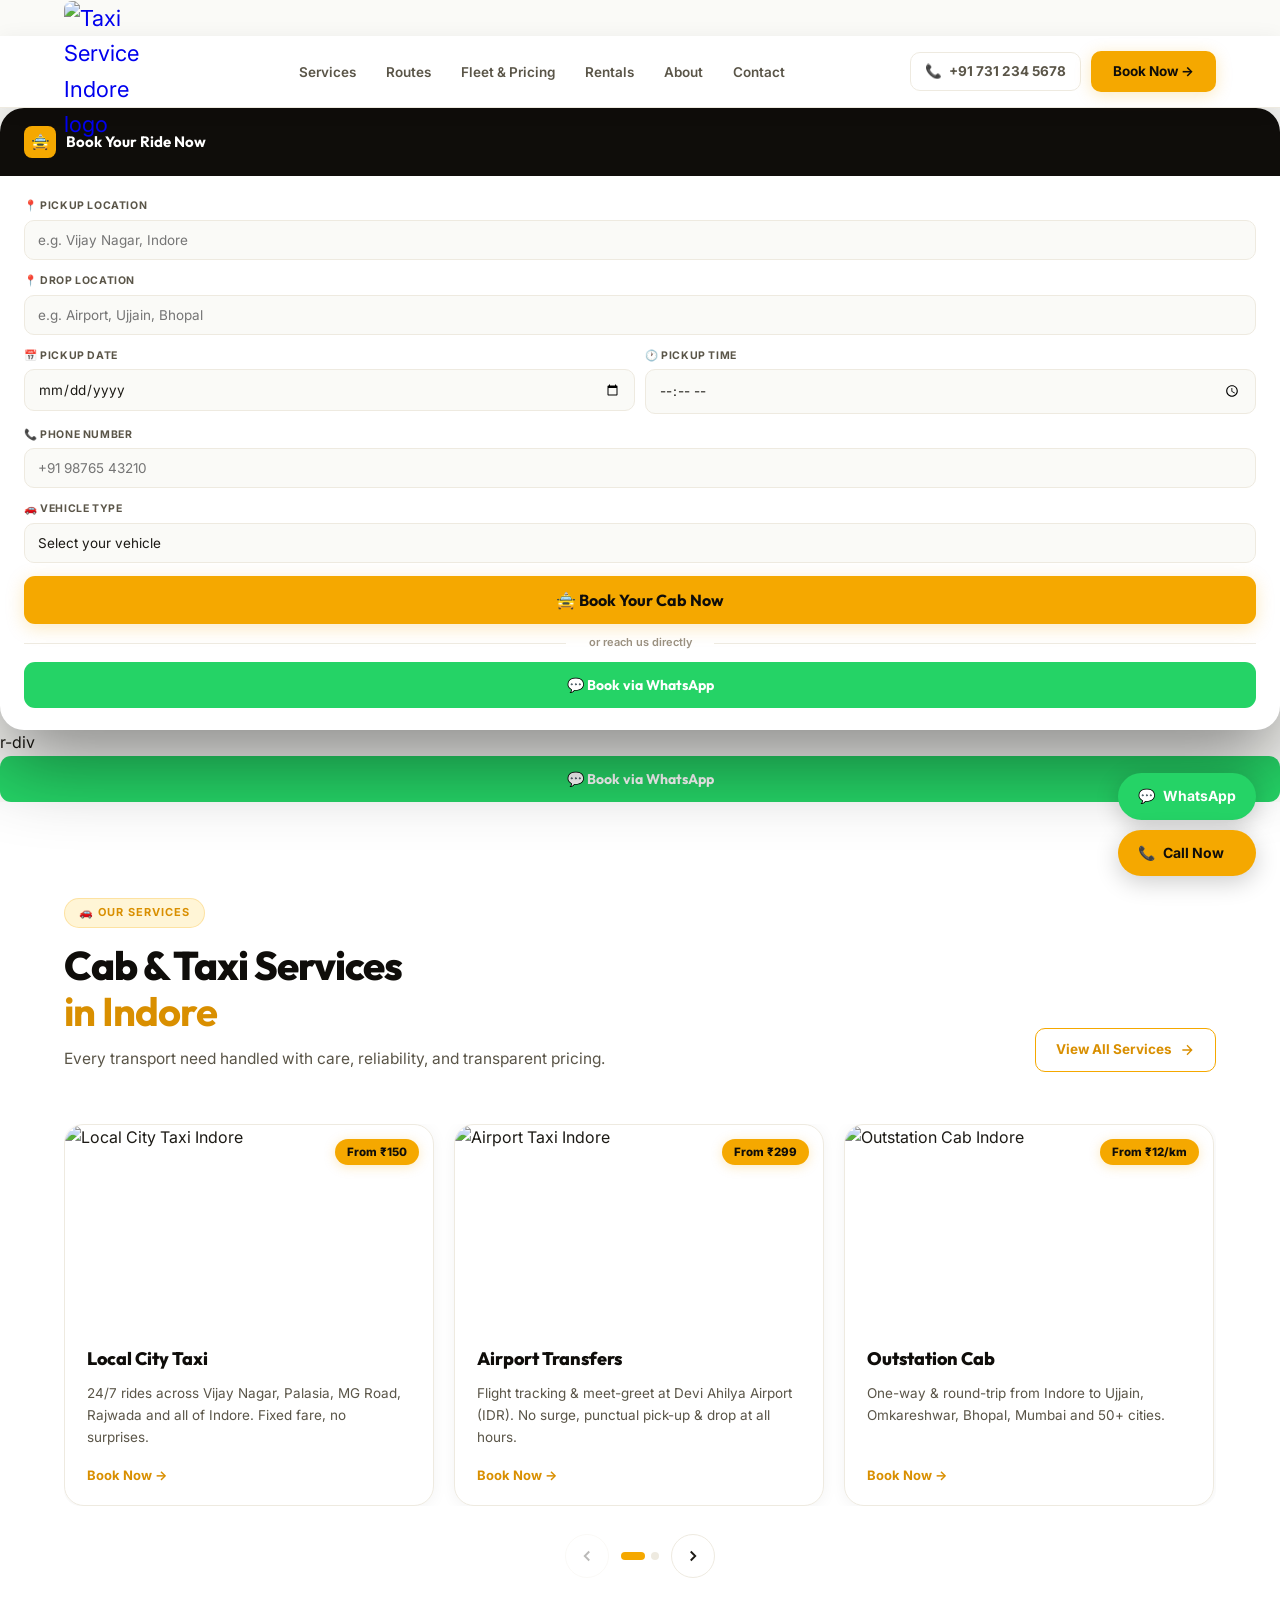
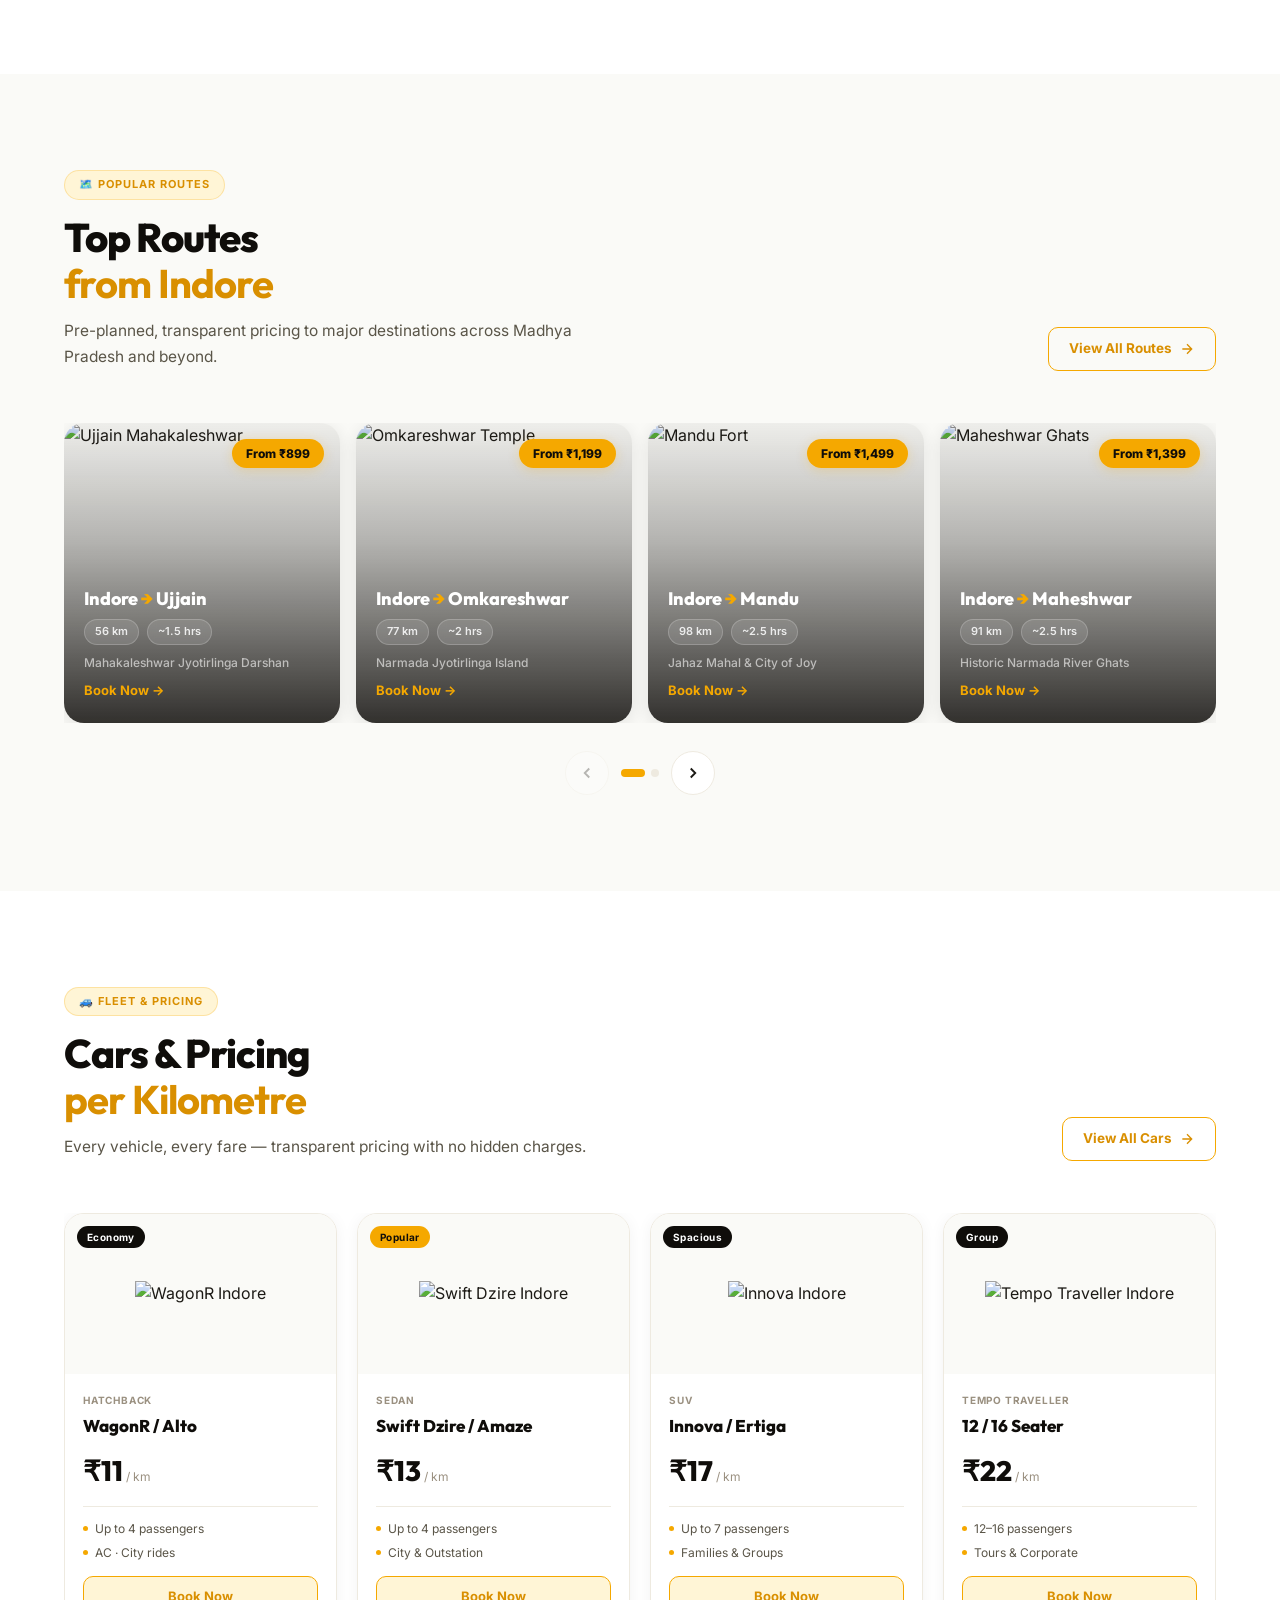
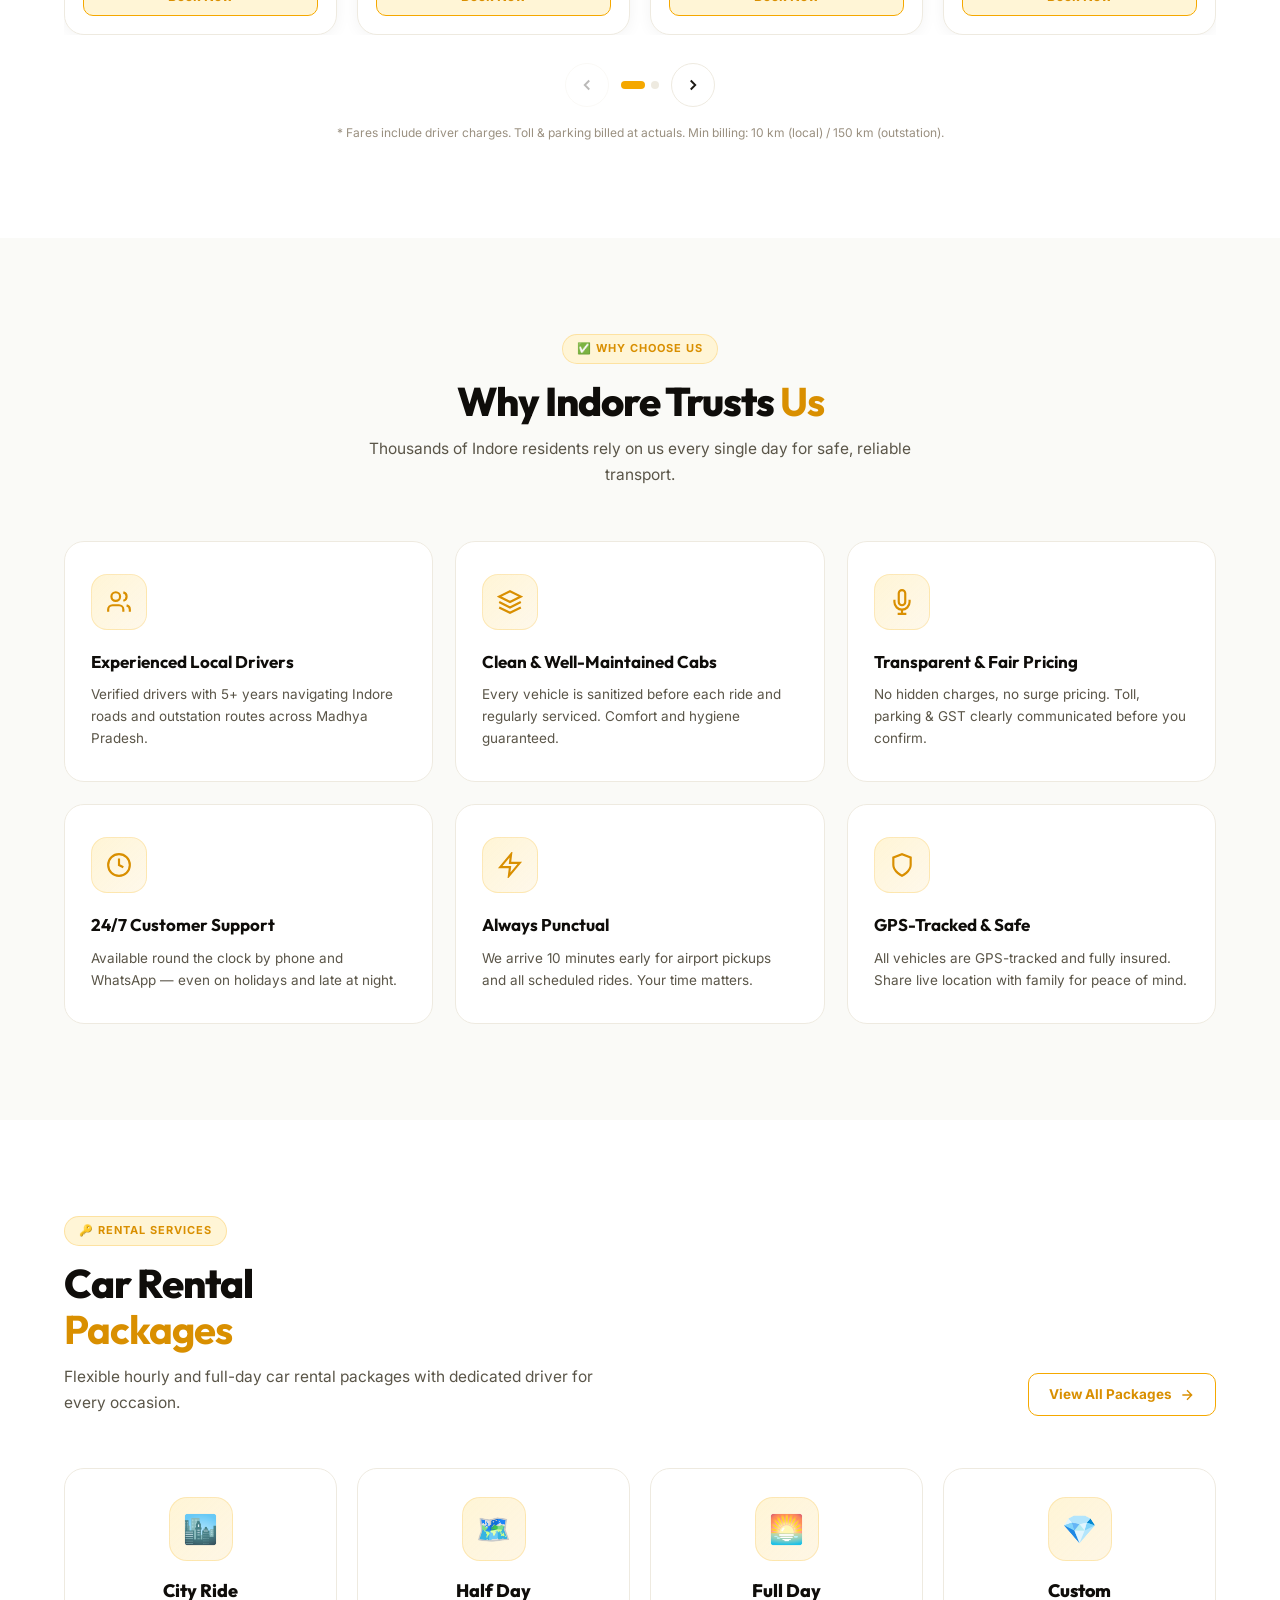
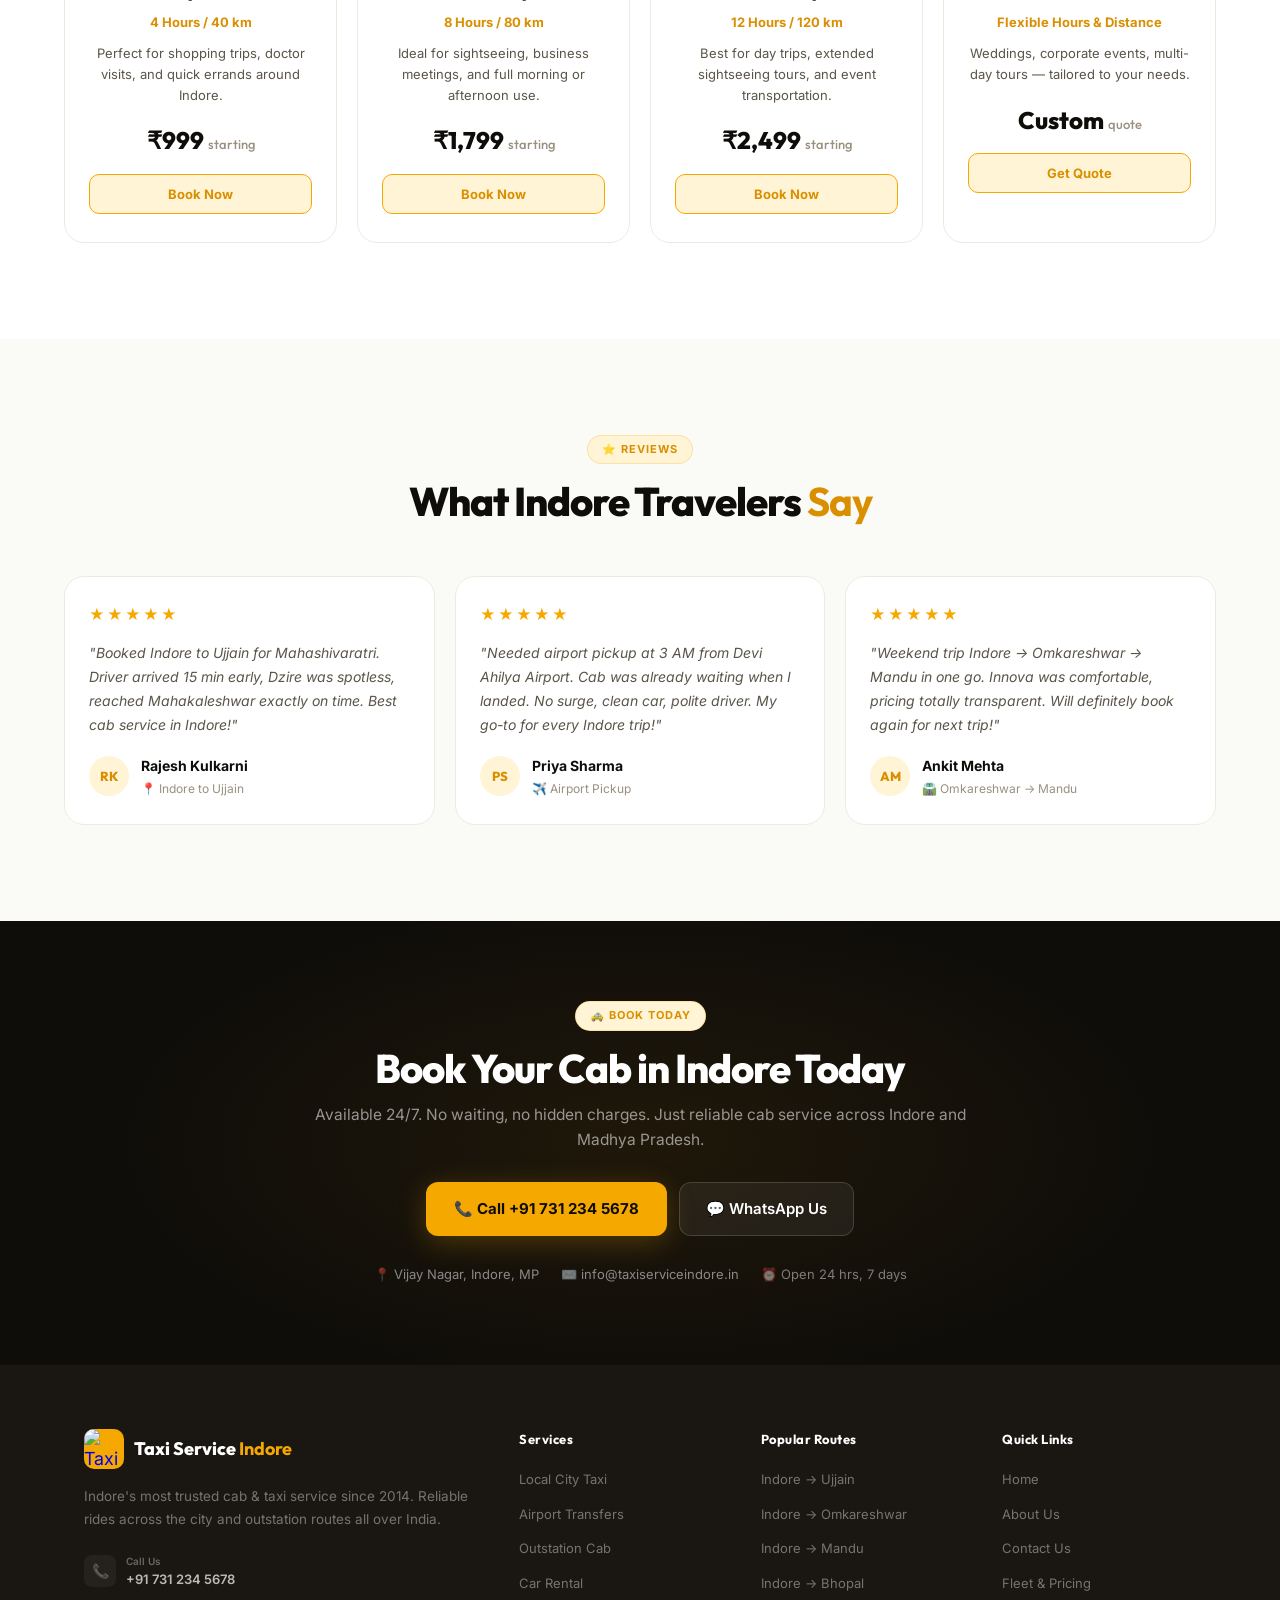
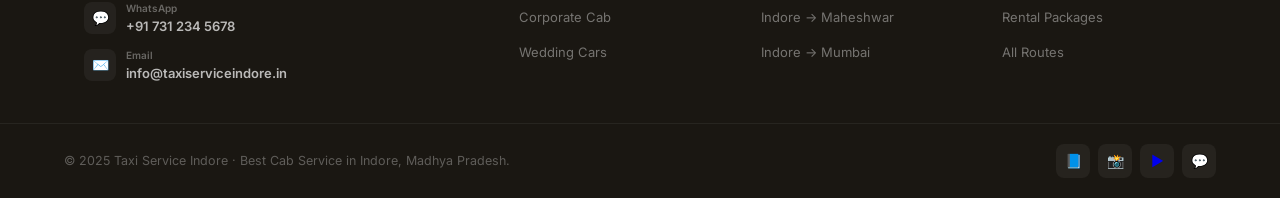
==== commit 5d9b3487: "update the theme" ====
--- a/index.html
+++ b/index.html
@@ -1,18 +1,22 @@
 <!DOCTYPE html>
 <html lang="en">
+
 <head>
   <meta charset="UTF-8">
   <meta name="viewport" content="width=device-width, initial-scale=1.0">
-  <meta name="description" content="Best cab, taxi & car rental service in Indore. Book local taxi, outstation cabs to Ujjain, Omkareshwar, Mandu. Airport pickup & drop. 24/7 support. Call now!">
+  <meta name="description"
+    content="Best cab, taxi & car rental service in Indore. Book local taxi, outstation cabs to Ujjain, Omkareshwar, Mandu. Airport pickup & drop. 24/7 support. Call now!">
   <title>Taxi Service Indore | Cab Service | Car Rental | Book Now</title>
   <link rel="preconnect" href="https://fonts.googleapis.com">
-  <link href="https://fonts.googleapis.com/css2?family=Syne:wght@400;600;700;800&family=DM+Sans:wght@300;400;500;600;700&display=swap" rel="stylesheet">
+  <link
+    href="https://fonts.googleapis.com/css2?family=Outfit:wght@300;400;500;600;700;800;900&family=Inter:wght@300;400;500;600;700&display=swap"
+    rel="stylesheet">
   <style>
     :root {
       --primary: #F5A800;
       --primary-dark: #D98F00;
       --primary-light: #FFF5D6;
-      --primary-glow: rgba(245,168,0,0.25);
+      --primary-glow: rgba(245, 168, 0, 0.25);
       --dark: #0F0D0A;
       --dark2: #1A1712;
       --dark3: #252219;
@@ -23,1099 +27,3303 @@
       --bg: #FAFAF7;
       --border: #EEEAE0;
       --green: #22C55E;
-      --font-h: Poppins, sans-serif;
-      --font-b: Poppins, sans-serif;
+      --font-h: 'Outfit', sans-serif;
+      --font-b: 'Inter', sans-serif;
       --radius: 20px;
       --radius-sm: 12px;
-      --shadow: 0 4px 32px rgba(15,13,10,0.08);
-      --shadow-lg: 0 20px 60px rgba(15,13,10,0.14);
-    }
-    *, *::before, *::after { box-sizing: border-box; margin: 0; padding: 0; }
-    html { scroll-behavior: smooth; }
-    body { font-family: var(--font-b); background: var(--bg); color: var(--text); overflow-x: hidden; line-height: 1.6; }
+      --shadow: 0 4px 32px rgba(15, 13, 10, 0.08);
+      --shadow-lg: 0 20px 60px rgba(15, 13, 10, 0.14);
+    }
+
+    *,
+    *::before,
+    *::after {
+      box-sizing: border-box;
+      margin: 0;
+      padding: 0;
+    }
+
+    html {
+      scroll-behavior: smooth;
+    }
+
+    body {
+      font-family: var(--font-b);
+      background: var(--bg);
+      color: var(--text);
+      overflow-x: hidden;
+      line-height: 1.6;
+    }
 
     /* ══ LOADER ══ */
     #loader {
-      position: fixed; inset: 0; background: var(--dark); z-index: 9999;
-      display: flex; align-items: center; justify-content: center; flex-direction: column; gap: 18px;
+      position: fixed;
+      inset: 0;
+      background: var(--dark);
+      z-index: 9999;
+      display: flex;
+      align-items: center;
+      justify-content: center;
+      flex-direction: column;
+      gap: 18px;
       transition: opacity 0.6s ease, visibility 0.6s ease;
     }
-    #loader.out { opacity: 0; visibility: hidden; }
-    .ldr-logo { font-family: var(--font-h); font-size: 26px; font-weight: 800; color: #fff; }
-    .ldr-logo b { color: var(--primary); }
-    .ldr-bar { width: 160px; height: 2px; background: rgba(255,255,255,0.1); border-radius: 2px; overflow: hidden; }
-    .ldr-fill { height: 100%; background: var(--primary); animation: lf 1.5s cubic-bezier(0.4,0,0.2,1) forwards; }
-    @keyframes lf { from{width:0} to{width:100%} }
+
+    #loader.out {
+      opacity: 0;
+      visibility: hidden;
+    }
+
+    .ldr-logo {
+      font-family: var(--font-h);
+      font-size: 26px;
+      font-weight: 800;
+      color: #fff;
+    }
+
+    .ldr-logo b {
+      color: var(--primary);
+    }
+
+    .ldr-bar {
+      width: 160px;
+      height: 2px;
+      background: rgba(255, 255, 255, 0.1);
+      border-radius: 2px;
+      overflow: hidden;
+    }
+
+    .ldr-fill {
+      height: 100%;
+      background: var(--primary);
+      animation: lf 1.5s cubic-bezier(0.4, 0, 0.2, 1) forwards;
+    }
+
+    @keyframes lf {
+      from {
+        width: 0
+      }
+
+      to {
+        width: 100%
+      }
+    }
 
     /* ══ TOPBAR ══ */
     .topbar {
-      position: fixed; top: 0; left: 0; right: 0; z-index: 1000;
-      background: var(--dark); height: 36px;
-      display: flex; align-items: center; padding: 0 5%;
+      position: fixed;
+      top: 0;
+      left: 0;
+      right: 0;
+      z-index: 1000;
+      background: var(--dark);
+      height: 36px;
+      display: flex;
+      align-items: center;
+      padding: 0 5%;
       transition: transform 0.3s ease;
     }
-    .topbar.hide { transform: translateY(-100%); }
-    .topbar-inner { max-width: 1240px; width: 100%; margin: 0 auto; display: flex; align-items: center; justify-content: space-between; }
-    .tb-left { display: flex; gap: 18px; align-items: center; }
-    .tb-item { display: flex; align-items: center; gap: 5px; font-size: 11.5px; color: rgba(255,255,255,0.45); font-weight: 500; }
-    .tb-item a { color: rgba(255,255,255,0.6); text-decoration: none; transition: color 0.2s; }
-    .tb-item a:hover { color: var(--primary); }
-    .tb-badge { display: flex; align-items: center; gap: 5px; background: rgba(245,168,0,0.12); border: 1px solid rgba(245,168,0,0.22); color: var(--primary); font-size: 10.5px; font-weight: 700; padding: 2px 10px; border-radius: 100px; }
+
+    .topbar.hide {
+      transform: translateY(-100%);
+    }
+
+    .topbar-inner {
+      max-width: 1240px;
+      width: 100%;
+      margin: 0 auto;
+      display: flex;
+      align-items: center;
+      justify-content: space-between;
+    }
+
+    .tb-left {
+      display: flex;
+      gap: 18px;
+      align-items: center;
+    }
+
+    .tb-item {
+      display: flex;
+      align-items: center;
+      gap: 5px;
+      font-size: 11.5px;
+      color: rgba(255, 255, 255, 0.45);
+      font-weight: 500;
+    }
+
+    .tb-item a {
+      color: rgba(255, 255, 255, 0.6);
+      text-decoration: none;
+      transition: color 0.2s;
+    }
+
+    .tb-item a:hover {
+      color: var(--primary);
+    }
+
+    .tb-badge {
+      display: flex;
+      align-items: center;
+      gap: 5px;
+      background: rgba(245, 168, 0, 0.12);
+      border: 1px solid rgba(245, 168, 0, 0.22);
+      color: var(--primary);
+      font-size: 10.5px;
+      font-weight: 700;
+      padding: 2px 10px;
+      border-radius: 100px;
+    }
 
     /* ══ NAV ══ */
     nav {
-      position: fixed; top: 36px; left: 0; right: 0; z-index: 999;
-      background: rgba(255,255,255,0.97); backdrop-filter: blur(20px);
+      position: fixed;
+      top: 36px;
+      left: 0;
+      right: 0;
+      z-index: 999;
+      background: rgba(255, 255, 255, 0.97);
+      backdrop-filter: blur(20px);
       border-bottom: 1px solid var(--border);
-      height: 72px; padding: 0 5%;
-      display: flex; align-items: center; justify-content: space-between;
-      transition: all 0.35s ease; box-shadow: 0 2px 20px rgba(15,13,10,0.06);
-    }
-    nav.scrolled { top: 0; box-shadow: 0 4px 36px rgba(15,13,10,0.12); }
-    .logo { display: flex; align-items: center; gap: 12px; text-decoration: none; }
+      height: 72px;
+      padding: 0 5%;
+      display: flex;
+      align-items: center;
+      justify-content: space-between;
+      transition: all 0.35s ease;
+      box-shadow: 0 2px 20px rgba(15, 13, 10, 0.06);
+    }
+
+    nav.scrolled {
+      top: 0;
+      background: rgba(255, 255, 255, 0.82);
+      backdrop-filter: blur(28px) saturate(180%);
+      box-shadow: 0 8px 40px rgba(15, 13, 10, 0.10), 0 0 0 1px rgba(238, 234, 224, 0.5);
+    }
+
+    .logo {
+      display: flex;
+      align-items: center;
+      gap: 12px;
+      text-decoration: none;
+    }
+
     .logo-mark {
-      width: 46px; height: 46px; background: var(--primary); border-radius: 14px;
-      display: flex; align-items: center; justify-content: center; font-size: 22px;
-      box-shadow: 0 4px 16px var(--primary-glow); transition: transform 0.3s;
+      width: 110px;
+      border-radius: 8px;
+      display: flex;
+      align-items: center;
+      justify-content: center;
+      font-size: 22px;
       overflow: hidden;
     }
-    .logo-mark img { width: 100%; height: 100%; object-fit: contain; display: block; }
-    .logo:hover .logo-mark { transform: rotate(-6deg) scale(1.05); }
-    .logo-text { line-height: 1; }
-    .logo-name { font-family: var(--font-h); font-weight: 800; font-size: 19px; color: var(--dark); letter-spacing: -0.3px; }
-    .logo-name b { color: var(--primary-dark); }
-    .logo-sub { font-size: 10px; color: var(--text-light); font-weight: 500; letter-spacing: 0.4px; margin-top: 2px; }
-    .nav-links { display: flex; align-items: center; gap: 2px; list-style: none; }
+
+    .logo-mark img {
+      width: 100%;
+      height: 100%;
+      object-fit: contain;
+      display: block;
+    }
+
+    .logo-text {
+      line-height: 1;
+    }
+
+    .logo-name {
+      font-family: var(--font-h);
+      font-weight: 800;
+      font-size: 19px;
+      color: var(--dark);
+      letter-spacing: -0.3px;
+    }
+
+    .logo-name b {
+      color: var(--primary-dark);
+    }
+
+    .logo-sub {
+      font-size: 10px;
+      color: var(--text-light);
+      font-weight: 500;
+      letter-spacing: 0.4px;
+      margin-top: 2px;
+    }
+
+    .nav-links {
+      display: flex;
+      align-items: center;
+      gap: 2px;
+      list-style: none;
+    }
+
     .nav-links a {
-      color: var(--text-mid); text-decoration: none; font-size: 13.5px; font-weight: 600;
-      padding: 7px 14px; border-radius: 8px; transition: all 0.2s; position: relative;
-    }
+      color: var(--text-mid);
+      text-decoration: none;
+      font-size: 13.5px;
+      font-weight: 600;
+      padding: 7px 14px;
+      border-radius: 8px;
+      transition: all 0.2s;
+      position: relative;
+    }
+
     .nav-links a::after {
-      content: ''; position: absolute; bottom: 3px; left: 14px; right: 14px;
-      height: 2px; background: var(--primary); border-radius: 2px;
-      transform: scaleX(0); transition: transform 0.25s ease; transform-origin: left;
-    }
-    .nav-links a:hover { color: var(--dark); }
-    .nav-links a:hover::after { transform: scaleX(1); }
-    .nav-actions { display: flex; align-items: center; gap: 10px; }
+      content: '';
+      position: absolute;
+      bottom: 3px;
+      left: 14px;
+      right: 14px;
+      height: 2px;
+      background: var(--primary);
+      border-radius: 2px;
+      transform: scaleX(0);
+      transition: transform 0.25s ease;
+      transform-origin: left;
+    }
+
+    .nav-links a:hover {
+      color: var(--dark);
+    }
+
+    .nav-links a:hover::after {
+      transform: scaleX(1);
+    }
+
+    .nav-actions {
+      display: flex;
+      align-items: center;
+      gap: 10px;
+    }
+
     .nav-tel {
-      display: flex; align-items: center; gap: 7px; font-size: 13.5px; font-weight: 700;
-      color: var(--text-mid); text-decoration: none; padding: 8px 14px;
-      border: 1.5px solid var(--border); border-radius: 10px; transition: all 0.2s;
-    }
-    .nav-tel:hover { border-color: var(--primary); color: var(--primary-dark); background: var(--primary-light); }
+      display: flex;
+      align-items: center;
+      gap: 7px;
+      font-size: 13.5px;
+      font-weight: 700;
+      color: var(--text-mid);
+      text-decoration: none;
+      padding: 8px 14px;
+      border: 1.5px solid var(--border);
+      border-radius: 10px;
+      transition: all 0.2s;
+      position: relative;
+      overflow: hidden;
+    }
+
+    .nav-tel:hover {
+      border-color: var(--primary);
+      color: var(--primary-dark);
+      background: var(--primary-light);
+    }
+
+    .nav-tel .ring-icon {
+      display: inline-block;
+      animation: phoneRing 1.5s ease-in-out infinite;
+      transform-origin: center;
+    }
+
+    @keyframes phoneRing {
+
+      0%,
+      100% {
+        transform: rotate(0)
+      }
+
+      10% {
+        transform: rotate(14deg)
+      }
+
+      20% {
+        transform: rotate(-10deg)
+      }
+
+      30% {
+        transform: rotate(10deg)
+      }
+
+      40% {
+        transform: rotate(-6deg)
+      }
+
+      50% {
+        transform: rotate(0)
+      }
+    }
+
     .btn-book {
-      display: flex; align-items: center; gap: 7px; background: var(--primary); color: var(--dark);
-      font-family: var(--font-b); font-weight: 700; font-size: 13.5px; padding: 10px 22px;
-      border-radius: 10px; text-decoration: none; border: none; cursor: pointer;
-      box-shadow: 0 3px 16px var(--primary-glow); transition: all 0.25s;
-    }
-    .btn-book:hover { background: var(--primary-dark); transform: translateY(-1px); box-shadow: 0 6px 22px var(--primary-glow); }
-    .hamburger { display: none; flex-direction: column; gap: 5px; cursor: pointer; background: none; border: none; padding: 4px; }
-    .hamburger span { width: 22px; height: 2.5px; background: var(--text); border-radius: 2px; transition: all 0.3s; }
-    .header-offset { height: 108px; }
+      display: flex;
+      align-items: center;
+      gap: 7px;
+      background: var(--primary);
+      color: var(--dark);
+      font-family: var(--font-b);
+      font-weight: 700;
+      font-size: 13.5px;
+      padding: 10px 22px;
+      border-radius: 10px;
+      text-decoration: none;
+      border: none;
+      cursor: pointer;
+      box-shadow: 0 3px 16px var(--primary-glow);
+      transition: all 0.3s ease;
+      position: relative;
+    }
+
+    .btn-book:hover {
+      background: var(--primary-dark);
+      transform: translateY(-2px) scale(1.05);
+      box-shadow: 0 10px 32px var(--primary-glow), 0 0 24px rgba(245, 168, 0, 0.25);
+    }
+
+    .btn-book::after {
+      content: '';
+      position: absolute;
+      inset: -3px;
+      border-radius: 13px;
+      background: linear-gradient(135deg, rgba(245, 168, 0, 0.4), transparent, rgba(245, 168, 0, 0.3));
+      opacity: 0;
+      transition: opacity 0.3s;
+      z-index: -1;
+    }
+
+    .btn-book:hover::after {
+      opacity: 1;
+    }
+
+    .hamburger {
+      display: none;
+      flex-direction: column;
+      gap: 5px;
+      cursor: pointer;
+      background: none;
+      border: none;
+      padding: 4px;
+    }
+
+    .hamburger span {
+      width: 22px;
+      height: 2.5px;
+      background: var(--text);
+      border-radius: 2px;
+      transition: all 0.3s;
+    }
+
+    .header-offset {
+      height: 108px;
+    }
 
     /* ══ MOBILE MENU ══ */
-    .mob-overlay { display: none; position: fixed; inset: 0; background: rgba(0,0,0,0.5); z-index: 990; }
+    .mob-overlay {
+      display: none;
+      position: fixed;
+      inset: 0;
+      background: rgba(0, 0, 0, 0.5);
+      z-index: 990;
+    }
+
     .mob-menu {
-      position: fixed; top: 0; right: -100%; width: 300px; height: 100vh;
-      background: white; z-index: 995; padding: 80px 28px 32px;
-      display: flex; flex-direction: column; gap: 6px;
-      transition: right 0.35s cubic-bezier(0.16,1,0.3,1); box-shadow: -20px 0 60px rgba(0,0,0,0.15);
-    }
-    .mob-menu.open { right: 0; }
-    .mob-close { position: absolute; top: 22px; right: 22px; background: var(--border); border: none; border-radius: 8px; width: 36px; height: 36px; cursor: pointer; font-size: 18px; }
-    .mob-menu a { color: var(--text); text-decoration: none; font-size: 15px; font-weight: 600; padding: 12px 14px; border-radius: 10px; transition: all 0.2s; display: flex; align-items: center; gap: 10px; }
-    .mob-menu a:hover { background: var(--primary-light); color: var(--primary-dark); }
-    .mob-divider { height: 1px; background: var(--border); margin: 8px 0; }
-    .mob-cta { margin-top: 12px; display: flex; flex-direction: column; gap: 10px; }
+      position: fixed;
+      top: 0;
+      right: -100%;
+      width: 300px;
+      height: 100vh;
+      background: white;
+      z-index: 995;
+      padding: 80px 28px 32px;
+      display: flex;
+      flex-direction: column;
+      gap: 6px;
+      transition: right 0.35s cubic-bezier(0.16, 1, 0.3, 1);
+      box-shadow: -20px 0 60px rgba(0, 0, 0, 0.15);
+    }
+
+    .mob-menu.open {
+      right: 0;
+    }
+
+    .mob-close {
+      position: absolute;
+      top: 22px;
+      right: 22px;
+      background: var(--border);
+      border: none;
+      border-radius: 8px;
+      width: 36px;
+      height: 36px;
+      cursor: pointer;
+      font-size: 18px;
+    }
+
+    .mob-menu a {
+      color: var(--text);
+      text-decoration: none;
+      font-size: 15px;
+      font-weight: 600;
+      padding: 12px 14px;
+      border-radius: 10px;
+      transition: all 0.2s;
+      display: flex;
+      align-items: center;
+      gap: 10px;
+    }
+
+    .mob-menu a:hover {
+      background: var(--primary-light);
+      color: var(--primary-dark);
+    }
+
+    .mob-divider {
+      height: 1px;
+      background: var(--border);
+      margin: 8px 0;
+    }
+
+    .mob-cta {
+      margin-top: 12px;
+      display: flex;
+      flex-direction: column;
+      gap: 10px;
+    }
 
     /* ══ HERO ══ */
     .hero {
-      position: relative; min-height: calc(100vh - 108px);
-      display: flex; align-items: center; justify-content: center;
-      overflow: hidden; background: var(--dark);
-    }
+      position: relative;
+      min-height: calc(100vh - 108px);
+      display: flex;
+      align-items: center;
+      justify-content: center;
+      overflow: hidden;
+      background: var(--dark);
+    }
+
     .hero-bg {
-      position: absolute; inset: 0;
-      background-image: url('https://images.unsplash.com/photo-1449965408869-eaa3f722e40d?w=1920&auto=format&fit=crop&q=85');
-      background-size: cover; background-position: center;
-    }
+      position: absolute;
+      inset: 0;
+      background-image: url('https://images.unsplash.com/photo-1544620347-c4fd4a3d5957?w=1920&auto=format&fit=crop&q=85');
+      background-size: cover;
+      background-position: center;
+      animation: heroZoom 20s ease-in-out infinite alternate;
+    }
+
+    @keyframes heroZoom {
+      from {
+        transform: scale(1)
+      }
+
+      to {
+        transform: scale(1.06)
+      }
+    }
+
     .hero-overlay {
-      position: absolute; inset: 0;
-      background: linear-gradient(135deg, rgba(15,13,10,0.88) 0%, rgba(15,13,10,0.55) 60%, rgba(15,13,10,0.75) 100%);
-    }
+      position: absolute;
+      inset: 0;
+      background: linear-gradient(135deg, rgba(15, 13, 10, 0.92) 0%, rgba(15, 13, 10, 0.6) 50%, rgba(15, 13, 10, 0.8) 100%);
+    }
+
     .hero-grain {
-      position: absolute; inset: 0; opacity: 0.03;
+      position: absolute;
+      inset: 0;
+      opacity: 0.03;
       background-image: url("data:image/svg+xml,%3Csvg viewBox='0 0 256 256' xmlns='http://www.w3.org/2000/svg'%3E%3Cfilter id='n'%3E%3CfeTurbulence type='fractalNoise' baseFrequency='0.9' numOctaves='4' stitchTiles='stitch'/%3E%3C/filter%3E%3Crect width='100%25' height='100%25' filter='url(%23n)'/%3E%3C/svg%3E");
-      background-repeat: repeat; background-size: 200px;
-    }
+      background-repeat: repeat;
+      background-size: 200px;
+    }
+
     .hero-accent-line {
-      position: absolute; top: 0; left: 0; right: 0; height: 3px;
+      position: absolute;
+      top: 0;
+      left: 0;
+      right: 0;
+      height: 3px;
       background: linear-gradient(90deg, transparent 0%, var(--primary) 30%, var(--primary) 70%, transparent 100%);
     }
+
     .hero-float-left {
-      position: absolute; left: 5%; top: 50%; transform: translateY(-50%);
-      display: flex; flex-direction: column; gap: 16px; z-index: 5;
-      opacity: 0; animation: fadeRight 0.8s 1.2s ease forwards;
-    }
-    .hero-float-stat { display: flex; flex-direction: column; align-items: center; background: rgba(255,255,255,0.05); border: 1px solid rgba(255,255,255,0.08); backdrop-filter: blur(16px); border-radius: 16px; padding: 18px 20px; text-align: center; }
-    .hfs-num { font-family: var(--font-h); font-size: 26px; font-weight: 800; color: var(--primary); line-height: 1; }
-    .hfs-label { font-size: 10px; color: rgba(255,255,255,0.4); font-weight: 500; margin-top: 4px; letter-spacing: 0.4px; }
-    @keyframes fadeRight { from{opacity:0;transform:translateY(-50%) translateX(-20px)} to{opacity:1;transform:translateY(-50%) translateX(0)} }
+      position: absolute;
+      left: 5%;
+      top: 50%;
+      transform: translateY(-50%);
+      display: flex;
+      flex-direction: column;
+      gap: 16px;
+      z-index: 5;
+      opacity: 0;
+      animation: fadeRight 0.8s 1.2s ease forwards;
+    }
+
+    .hero-float-stat {
+      display: flex;
+      flex-direction: column;
+      align-items: center;
+      background: rgba(255, 255, 255, 0.05);
+      border: 1px solid rgba(255, 255, 255, 0.08);
+      backdrop-filter: blur(16px);
+      border-radius: 16px;
+      padding: 18px 20px;
+      text-align: center;
+    }
+
+    .hfs-num {
+      font-family: var(--font-h);
+      font-size: 26px;
+      font-weight: 800;
+      color: var(--primary);
+      line-height: 1;
+    }
+
+    .hfs-label {
+      font-size: 10px;
+      color: rgba(255, 255, 255, 0.4);
+      font-weight: 500;
+      margin-top: 4px;
+      letter-spacing: 0.4px;
+    }
+
+    @keyframes fadeRight {
+      from {
+        opacity: 0;
+        transform: translateY(-50%) translateX(-20px)
+      }
+
+      to {
+        opacity: 1;
+        transform: translateY(-50%) translateX(0)
+      }
+    }
 
     .hero-inner {
-      position: relative; z-index: 10; width: 100%; max-width: 680px;
-      padding: 60px 20px 80px; display: flex; flex-direction: column; align-items: center;
-    }
+      position: relative;
+      z-index: 10;
+      width: 100%;
+      max-width: 680px;
+      padding: 60px 20px 80px;
+      display: flex;
+      flex-direction: column;
+      align-items: center;
+    }
+
     .hero-eyebrow {
-      display: inline-flex; align-items: center; gap: 8px;
-      background: rgba(245,168,0,0.1); border: 1px solid rgba(245,168,0,0.3);
-      color: var(--primary); padding: 6px 16px; border-radius: 100px;
-      font-size: 11px; font-weight: 700; letter-spacing: 1.2px; text-transform: uppercase;
+      display: inline-flex;
+      align-items: center;
+      gap: 8px;
+      background: rgba(245, 168, 0, 0.1);
+      border: 1px solid rgba(245, 168, 0, 0.3);
+      color: var(--primary);
+      padding: 6px 16px;
+      border-radius: 100px;
+      font-size: 11px;
+      font-weight: 700;
+      letter-spacing: 1.2px;
+      text-transform: uppercase;
       margin-bottom: 22px;
-      opacity: 0; animation: fadeUp 0.6s 0.3s ease forwards;
-    }
-    .hero-dot { width: 6px; height: 6px; background: var(--primary); border-radius: 50%; animation: pulse 1.5s infinite; }
-    @keyframes pulse { 0%,100%{opacity:1;transform:scale(1)} 50%{opacity:0.4;transform:scale(0.7)} }
+      opacity: 0;
+      animation: fadeUp 0.6s 0.3s ease forwards;
+    }
+
+    .hero-dot {
+      width: 6px;
+      height: 6px;
+      background: var(--primary);
+      border-radius: 50%;
+      animation: pulse 1.5s infinite;
+    }
+
+    @keyframes pulse {
+
+      0%,
+      100% {
+        opacity: 1;
+        transform: scale(1)
+      }
+
+      50% {
+        opacity: 0.4;
+        transform: scale(0.7)
+      }
+    }
+
     .hero-h1 {
-      font-family: var(--font-h); font-size: clamp(34px, 5.5vw, 62px);
-      font-weight: 800; line-height: 1.08; letter-spacing: -2px; color: white;
-      text-align: center; margin-bottom: 18px;
-      opacity: 0; animation: fadeUp 0.7s 0.45s ease forwards;
-    }
-    .hero-h1 em { font-style: normal; color: var(--primary); }
+      font-family: var(--font-h);
+      font-size: clamp(34px, 5.5vw, 62px);
+      font-weight: 800;
+      line-height: 1.08;
+      letter-spacing: -2px;
+      color: white;
+      text-align: center;
+      margin-bottom: 18px;
+      opacity: 0;
+      animation: fadeUp 0.7s 0.45s ease forwards;
+    }
+
+    .hero-h1 em {
+      font-style: normal;
+      color: var(--primary);
+    }
+
     .hero-sub {
-      font-size: clamp(14px, 1.8vw, 17px); color: rgba(255,255,255,0.6); font-weight: 400;
-      text-align: center; max-width: 520px; line-height: 1.7; margin-bottom: 32px;
-      opacity: 0; animation: fadeUp 0.7s 0.6s ease forwards;
-    }
+      font-size: clamp(14px, 1.8vw, 17px);
+      color: rgba(255, 255, 255, 0.6);
+      font-weight: 400;
+      text-align: center;
+      max-width: 520px;
+      line-height: 1.7;
+      margin-bottom: 32px;
+      opacity: 0;
+      animation: fadeUp 0.7s 0.6s ease forwards;
+    }
+
     .hero-cta-row {
-      display: flex; gap: 12px; flex-wrap: wrap; justify-content: center; margin-bottom: 36px;
-      opacity: 0; animation: fadeUp 0.7s 0.75s ease forwards;
-    }
+      display: flex;
+      gap: 12px;
+      flex-wrap: wrap;
+      justify-content: center;
+      margin-bottom: 36px;
+      opacity: 0;
+      animation: fadeUp 0.7s 0.75s ease forwards;
+    }
+
     .btn-primary {
-      display: inline-flex; align-items: center; gap: 8px;
-      background: var(--primary); color: var(--dark); font-family: var(--font-b);
-      font-weight: 700; font-size: 15px; padding: 14px 28px; border-radius: 12px;
-      text-decoration: none; border: none; cursor: pointer;
-      box-shadow: 0 6px 28px var(--primary-glow); transition: all 0.25s;
-    }
-    .btn-primary:hover { background: var(--primary-dark); transform: translateY(-2px); box-shadow: 0 10px 36px var(--primary-glow); }
+      display: inline-flex;
+      align-items: center;
+      gap: 8px;
+      background: var(--primary);
+      color: var(--dark);
+      font-family: var(--font-b);
+      font-weight: 700;
+      font-size: 15px;
+      padding: 14px 28px;
+      border-radius: 12px;
+      text-decoration: none;
+      border: none;
+      cursor: pointer;
+      box-shadow: 0 6px 28px var(--primary-glow);
+      transition: all 0.25s;
+    }
+
+    .btn-primary:hover {
+      background: var(--primary-dark);
+      transform: translateY(-2px);
+      box-shadow: 0 10px 36px var(--primary-glow);
+    }
+
     .btn-ghost {
-      display: inline-flex; align-items: center; gap: 8px;
-      background: rgba(255,255,255,0.07); color: white; font-family: var(--font-b);
-      font-weight: 600; font-size: 15px; padding: 14px 26px; border-radius: 12px;
-      text-decoration: none; border: 1.5px solid rgba(255,255,255,0.2); cursor: pointer;
-      transition: all 0.25s; backdrop-filter: blur(8px);
-    }
-    .btn-ghost:hover { background: rgba(255,255,255,0.12); border-color: rgba(255,255,255,0.38); }
-    @keyframes fadeUp { to { opacity: 1; transform: translateY(0); } }
+      display: inline-flex;
+      align-items: center;
+      gap: 8px;
+      background: rgba(255, 255, 255, 0.07);
+      color: white;
+      font-family: var(--font-b);
+      font-weight: 600;
+      font-size: 15px;
+      padding: 14px 26px;
+      border-radius: 12px;
+      text-decoration: none;
+      border: 1.5px solid rgba(255, 255, 255, 0.2);
+      cursor: pointer;
+      transition: all 0.25s;
+      backdrop-filter: blur(8px);
+    }
+
+    .btn-ghost:hover {
+      background: rgba(255, 255, 255, 0.12);
+      border-color: rgba(255, 255, 255, 0.38);
+    }
+
+    @keyframes fadeUp {
+      to {
+        opacity: 1;
+        transform: translateY(0);
+      }
+    }
 
     /* Booking Card */
     .booking-card {
-      width: 100%; background: white; border-radius: 24px; overflow: hidden;
-      box-shadow: 0 32px 80px rgba(0,0,0,0.45), 0 0 0 1px rgba(255,255,255,0.06);
-      opacity: 0; transform: translateY(28px);
-      animation: cardIn 0.9s 0.85s cubic-bezier(0.16,1,0.3,1) forwards;
-    }
-    @keyframes cardIn { to { opacity: 1; transform: translateY(0); } }
-    .bk-head { background: var(--dark); padding: 18px 24px; display: flex; align-items: center; gap: 10px; }
-    .bk-head-icon { width: 32px; height: 32px; background: var(--primary); border-radius: 8px; display: flex; align-items: center; justify-content: center; font-size: 15px; }
-    .bk-head h2 { font-family: var(--font-h); font-size: 15px; font-weight: 700; color: white; }
-    .bk-tabs { display: flex; border-bottom: 1px solid var(--border); }
+      width: 100%;
+      background: white;
+      border-radius: 24px;
+      overflow: hidden;
+      box-shadow: 0 32px 80px rgba(0, 0, 0, 0.45), 0 0 0 1px rgba(255, 255, 255, 0.06);
+      opacity: 0;
+      transform: translateY(28px);
+      animation: cardIn 0.9s 0.85s cubic-bezier(0.16, 1, 0.3, 1) forwards;
+    }
+
+    @keyframes cardIn {
+      to {
+        opacity: 1;
+        transform: translateY(0);
+      }
+    }
+
+    .bk-head {
+      background: var(--dark);
+      padding: 18px 24px;
+      display: flex;
+      align-items: center;
+      gap: 10px;
+    }
+
+    .bk-head-icon {
+      width: 32px;
+      height: 32px;
+      background: var(--primary);
+      border-radius: 8px;
+      display: flex;
+      align-items: center;
+      justify-content: center;
+      font-size: 15px;
+    }
+
+    .bk-head h2 {
+      font-family: var(--font-h);
+      font-size: 15px;
+      font-weight: 700;
+      color: white;
+    }
+
+    .bk-tabs {
+      display: flex;
+      border-bottom: 1px solid var(--border);
+    }
+
     .tab-btn {
-      flex: 1; padding: 12px 6px; border: none; background: transparent;
-      font-family: var(--font-b); font-size: 12.5px; font-weight: 700; color: var(--text-light);
-      cursor: pointer; transition: all 0.2s; border-bottom: 2.5px solid transparent;
-      display: flex; flex-direction: column; align-items: center; gap: 3px;
-    }
-    .tab-btn .ti { font-size: 18px; }
-    .tab-btn.active { color: var(--primary-dark); border-bottom-color: var(--primary); background: var(--primary-light); }
-    .bk-body { padding: 22px 24px; }
-    .tp { display: none; }
-    .tp.active { display: block; animation: tabIn 0.25s ease; }
-    @keyframes tabIn { from{opacity:0;transform:translateY(4px)} to{opacity:1;transform:translateY(0)} }
-    .fg { margin-bottom: 13px; }
-    .fg label { display: flex; align-items: center; gap: 5px; font-size: 10.5px; font-weight: 700; color: var(--text-mid); text-transform: uppercase; letter-spacing: 0.6px; margin-bottom: 5px; }
-    .fg input, .fg select {
-      width: 100%; padding: 11px 13px; border: 1.5px solid var(--border); border-radius: 10px;
-      background: var(--bg); color: var(--text); font-family: var(--font-b); font-size: 13.5px;
-      transition: all 0.2s; -webkit-appearance: none;
-    }
-    .fg input:focus, .fg select:focus { outline: none; border-color: var(--primary); background: white; box-shadow: 0 0 0 3px rgba(245,168,0,0.1); }
-    .frow { display: grid; grid-template-columns: 1fr 1fr; gap: 10px; }
+      flex: 1;
+      padding: 12px 6px;
+      border: none;
+      background: transparent;
+      font-family: var(--font-b);
+      font-size: 12.5px;
+      font-weight: 700;
+      color: var(--text-light);
+      cursor: pointer;
+      transition: all 0.2s;
+      border-bottom: 2.5px solid transparent;
+      display: flex;
+      flex-direction: column;
+      align-items: center;
+      gap: 3px;
+    }
+
+    .tab-btn .ti {
+      font-size: 18px;
+    }
+
+    .tab-btn.active {
+      color: var(--primary-dark);
+      border-bottom-color: var(--primary);
+      background: var(--primary-light);
+    }
+
+    .bk-body {
+      padding: 22px 24px;
+    }
+
+    .tp {
+      display: none;
+    }
+
+    .tp.active {
+      display: block;
+      animation: tabIn 0.25s ease;
+    }
+
+    @keyframes tabIn {
+      from {
+        opacity: 0;
+        transform: translateY(4px)
+      }
+
+      to {
+        opacity: 1;
+        transform: translateY(0)
+      }
+    }
+
+    .fg {
+      margin-bottom: 13px;
+    }
+
+    .fg label {
+      display: flex;
+      align-items: center;
+      gap: 5px;
+      font-size: 10.5px;
+      font-weight: 700;
+      color: var(--text-mid);
+      text-transform: uppercase;
+      letter-spacing: 0.6px;
+      margin-bottom: 5px;
+    }
+
+    .fg input,
+    .fg select {
+      width: 100%;
+      padding: 11px 13px;
+      border: 1.5px solid var(--border);
+      border-radius: 10px;
+      background: var(--bg);
+      color: var(--text);
+      font-family: var(--font-b);
+      font-size: 13.5px;
+      transition: all 0.2s;
+      -webkit-appearance: none;
+    }
+
+    .fg input:focus,
+    .fg select:focus {
+      outline: none;
+      border-color: var(--primary);
+      background: white;
+      box-shadow: 0 0 0 3px rgba(245, 168, 0, 0.1);
+    }
+
+    .frow {
+      display: grid;
+      grid-template-columns: 1fr 1fr;
+      gap: 10px;
+    }
+
     .bk-btn {
-      width: 100%; padding: 14px; background: var(--primary); color: var(--dark);
-      border: none; border-radius: 11px; font-family: var(--font-h); font-weight: 700; font-size: 16px;
-      cursor: pointer; transition: all 0.25s; margin-top: 4px;
-      display: flex; align-items: center; justify-content: center; gap: 8px;
+      width: 100%;
+      padding: 14px;
+      background: var(--primary);
+      color: var(--dark);
+      border: none;
+      border-radius: 11px;
+      font-family: var(--font-h);
+      font-weight: 700;
+      font-size: 16px;
+      cursor: pointer;
+      transition: all 0.25s;
+      margin-top: 4px;
+      display: flex;
+      align-items: center;
+      justify-content: center;
+      gap: 8px;
       box-shadow: 0 4px 18px var(--primary-glow);
     }
-    .bk-btn:hover { background: var(--primary-dark); transform: translateY(-1px); }
-    .or-div { text-align: center; margin: 10px 0; font-size: 11px; color: var(--text-light); font-weight: 600; position: relative; }
-    .or-div::before,.or-div::after { content:''; position:absolute; top:50%; width:44%; height:1px; background:var(--border); }
-    .or-div::before{left:0;}.or-div::after{right:0;}
-    .wa-btn { width: 100%; padding: 12px; background: #25D366; color: white; border: none; border-radius: 11px; font-family: var(--font-h); font-weight: 700; font-size: 14px; cursor: pointer; transition: all 0.25s; display: flex; align-items: center; justify-content: center; gap: 8px; text-decoration: none; }
-    .wa-btn:hover { background: #1fb358; transform: translateY(-1px); }
+
+    .bk-btn:hover {
+      background: var(--primary-dark);
+      transform: translateY(-1px);
+    }
+
+    .or-div {
+      text-align: center;
+      margin: 10px 0;
+      font-size: 11px;
+      color: var(--text-light);
+      font-weight: 600;
+      position: relative;
+    }
+
+    .or-div::before,
+    .or-div::after {
+      content: '';
+      position: absolute;
+      top: 50%;
+      width: 44%;
+      height: 1px;
+      background: var(--border);
+    }
+
+    .or-div::before {
+      left: 0;
+    }
+
+    .or-div::after {
+      right: 0;
+    }
+
+    .wa-btn {
+      width: 100%;
+      padding: 12px;
+      background: #25D366;
+      color: white;
+      border: none;
+      border-radius: 11px;
+      font-family: var(--font-h);
+      font-weight: 700;
+      font-size: 14px;
+      cursor: pointer;
+      transition: all 0.25s;
+      display: flex;
+      align-items: center;
+      justify-content: center;
+      gap: 8px;
+      text-decoration: none;
+    }
+
+    .wa-btn:hover {
+      background: #1fb358;
+      transform: translateY(-1px);
+    }
 
     /* ══ SHARED SECTION STYLES ══ */
-    .section { padding: 96px 5%; }
-    .section.bg-white { background: white; }
-    .section.bg-dark { background: var(--dark2); }
-    .wrap { max-width: 1240px; margin: 0 auto; }
-    .sec-head { margin-bottom: 52px; }
-    .sec-head.center { text-align: center; }
+    .section {
+      padding: 96px 5%;
+    }
+
+    .section.bg-white {
+      background: white;
+    }
+
+    .section.bg-dark {
+      background: var(--dark2);
+    }
+
+    .wrap {
+      max-width: 1240px;
+      margin: 0 auto;
+    }
+
+    .sec-head {
+      margin-bottom: 52px;
+    }
+
+    .sec-head.center {
+      text-align: center;
+    }
+
     .sec-label {
-      display: inline-flex; align-items: center; gap: 7px;
-      background: var(--primary-light); border: 1px solid rgba(245,168,0,0.25);
-      color: var(--primary-dark); font-size: 11px; font-weight: 700;
-      letter-spacing: 1px; text-transform: uppercase; padding: 5px 14px;
-      border-radius: 100px; margin-bottom: 14px;
-    }
-    .sec-title { font-family: var(--font-h); font-size: clamp(26px, 3.5vw, 40px); font-weight: 800; color: var(--dark); line-height: 1.15; letter-spacing: -1px; margin-bottom: 12px; }
-    .sec-title b { color: var(--primary-dark); }
-    .sec-desc { font-size: 15.5px; color: var(--text-mid); line-height: 1.7; max-width: 560px; }
-    .sec-head.center .sec-desc { margin: 0 auto; }
-    .sec-head-row { display: flex; align-items: flex-end; justify-content: space-between; margin-bottom: 52px; gap: 20px; }
+      display: inline-flex;
+      align-items: center;
+      gap: 7px;
+      background: var(--primary-light);
+      border: 1px solid rgba(245, 168, 0, 0.25);
+      color: var(--primary-dark);
+      font-size: 11px;
+      font-weight: 700;
+      letter-spacing: 1px;
+      text-transform: uppercase;
+      padding: 5px 14px;
+      border-radius: 100px;
+      margin-bottom: 14px;
+    }
+
+    .sec-title {
+      font-family: var(--font-h);
+      font-size: clamp(26px, 3.5vw, 40px);
+      font-weight: 800;
+      color: var(--dark);
+      line-height: 1.15;
+      letter-spacing: -1px;
+      margin-bottom: 12px;
+    }
+
+    .sec-title b {
+      color: var(--primary-dark);
+    }
+
+    .sec-desc {
+      font-size: 15.5px;
+      color: var(--text-mid);
+      line-height: 1.7;
+      max-width: 560px;
+    }
+
+    .sec-head.center .sec-desc {
+      margin: 0 auto;
+    }
+
+    .sec-head-row {
+      display: flex;
+      align-items: flex-end;
+      justify-content: space-between;
+      margin-bottom: 52px;
+      gap: 20px;
+    }
+
     .view-all-btn {
-      display: inline-flex; align-items: center; gap: 7px; font-size: 13.5px; font-weight: 700;
-      color: var(--primary-dark); text-decoration: none; padding: 10px 20px;
-      border: 1.5px solid var(--primary); border-radius: 10px; transition: all 0.25s; flex-shrink: 0;
+      display: inline-flex;
+      align-items: center;
+      gap: 7px;
+      font-size: 13.5px;
+      font-weight: 700;
+      color: var(--primary-dark);
+      text-decoration: none;
+      padding: 10px 20px;
+      border: 1.5px solid var(--primary);
+      border-radius: 10px;
+      transition: all 0.25s;
+      flex-shrink: 0;
       white-space: nowrap;
     }
-    .view-all-btn:hover { background: var(--primary); color: var(--dark); }
-    .view-all-btn svg { transition: transform 0.2s; }
-    .view-all-btn:hover svg { transform: translateX(3px); }
+
+    .view-all-btn:hover {
+      background: var(--primary);
+      color: var(--dark);
+    }
+
+    .view-all-btn svg {
+      transition: transform 0.2s;
+    }
+
+    .view-all-btn:hover svg {
+      transform: translateX(3px);
+    }
 
     /* reveal animation */
-    .reveal { opacity: 0; transform: translateY(24px); transition: opacity 0.6s ease, transform 0.6s ease; }
-    .reveal.visible { opacity: 1; transform: translateY(0); }
+    .reveal {
+      opacity: 0;
+      transform: translateY(24px);
+      transition: opacity 0.6s ease, transform 0.6s ease;
+    }
+
+    .reveal.visible {
+      opacity: 1;
+      transform: translateY(0);
+    }
 
     /* ══ SERVICES SECTION ══ */
-    .svc-carousel-wrap { position: relative; }
-    .svc-track-outer { overflow: hidden; border-radius: 16px; }
-    .svc-track { display: flex; gap: 20px; transition: transform 0.45s cubic-bezier(0.16,1,0.3,1); }
-    .svc-slide { flex: 0 0 calc(33.333% - 14px); }
+    .svc-carousel-wrap {
+      position: relative;
+    }
+
+    .svc-track-outer {
+      overflow: hidden;
+      border-radius: 16px;
+    }
+
+    .svc-track {
+      display: flex;
+      gap: 20px;
+      transition: transform 0.45s cubic-bezier(0.16, 1, 0.3, 1);
+    }
+
+    .svc-slide {
+      flex: 0 0 calc(33.333% - 14px);
+    }
+
     .svc-card {
-      background: white; border-radius: 20px; overflow: hidden;
-      border: 1.5px solid var(--border); transition: all 0.3s ease;
-      box-shadow: 0 2px 16px rgba(15,13,10,0.05); height: 100%;
-      display: flex; flex-direction: column;
-    }
-    .svc-card:hover { transform: translateY(-6px); box-shadow: 0 20px 48px rgba(15,13,10,0.12); border-color: var(--primary); }
-    .svc-img { position: relative; height: 200px; overflow: hidden; }
-    .svc-img img { width: 100%; height: 100%; object-fit: cover; transition: transform 0.4s ease; }
-    .svc-card:hover .svc-img img { transform: scale(1.06); }
+      background: white;
+      border-radius: 20px;
+      overflow: hidden;
+      border: 1.5px solid var(--border);
+      transition: all 0.3s ease;
+      box-shadow: 0 2px 16px rgba(15, 13, 10, 0.05);
+      height: 100%;
+      display: flex;
+      flex-direction: column;
+    }
+
+    .svc-card:hover {
+      transform: translateY(-6px);
+      box-shadow: 0 20px 48px rgba(15, 13, 10, 0.12);
+      border-color: var(--primary);
+    }
+
+    .svc-img {
+      position: relative;
+      height: 200px;
+      overflow: hidden;
+    }
+
+    .svc-img img {
+      width: 100%;
+      height: 100%;
+      object-fit: cover;
+      transition: transform 0.4s ease;
+    }
+
+    .svc-card:hover .svc-img img {
+      transform: scale(1.06);
+    }
+
     .svc-price-badge {
-      position: absolute; top: 14px; right: 14px;
-      background: var(--primary); color: var(--dark); font-size: 11.5px; font-weight: 800;
-      padding: 4px 12px; border-radius: 100px; box-shadow: 0 2px 12px var(--primary-glow);
-    }
-    .svc-body { padding: 20px 22px; flex: 1; display: flex; flex-direction: column; }
-    .svc-icon { font-size: 24px; margin-bottom: 10px; }
-    .svc-name { font-family: var(--font-h); font-size: 18px; font-weight: 800; color: var(--dark); margin-bottom: 8px; }
-    .svc-desc { font-size: 13.5px; color: var(--text-mid); line-height: 1.65; flex: 1; margin-bottom: 16px; }
-    .svc-cta { display: flex; align-items: center; gap: 6px; font-size: 13px; font-weight: 700; color: var(--primary-dark); text-decoration: none; transition: gap 0.2s; }
-    .svc-card:hover .svc-cta { gap: 10px; }
-    .carousel-nav { display: flex; align-items: center; justify-content: center; gap: 12px; margin-top: 28px; }
+      position: absolute;
+      top: 14px;
+      right: 14px;
+      background: var(--primary);
+      color: var(--dark);
+      font-size: 11.5px;
+      font-weight: 800;
+      padding: 4px 12px;
+      border-radius: 100px;
+      box-shadow: 0 2px 12px var(--primary-glow);
+    }
+
+    .svc-body {
+      padding: 20px 22px;
+      flex: 1;
+      display: flex;
+      flex-direction: column;
+    }
+
+    .svc-icon {
+      font-size: 24px;
+      margin-bottom: 10px;
+    }
+
+    .svc-name {
+      font-family: var(--font-h);
+      font-size: 18px;
+      font-weight: 800;
+      color: var(--dark);
+      margin-bottom: 8px;
+    }
+
+    .svc-desc {
+      font-size: 13.5px;
+      color: var(--text-mid);
+      line-height: 1.65;
+      flex: 1;
+      margin-bottom: 16px;
+    }
+
+    .svc-cta {
+      display: flex;
+      align-items: center;
+      gap: 6px;
+      font-size: 13px;
+      font-weight: 700;
+      color: var(--primary-dark);
+      text-decoration: none;
+      transition: gap 0.2s;
+    }
+
+    .svc-card:hover .svc-cta {
+      gap: 10px;
+    }
+
+    .carousel-nav {
+      display: flex;
+      align-items: center;
+      justify-content: center;
+      gap: 12px;
+      margin-top: 28px;
+    }
+
     .car-arrow {
-      width: 44px; height: 44px; border-radius: 50%; border: 1.5px solid var(--border);
-      background: white; display: flex; align-items: center; justify-content: center;
-      cursor: pointer; transition: all 0.2s; color: var(--text);
-    }
-    .car-arrow:hover { background: var(--primary); border-color: var(--primary); color: var(--dark); }
-    .car-arrow.disabled { opacity: 0.3; pointer-events: none; }
-    .car-dots { display: flex; gap: 6px; align-items: center; }
-    .car-dot { width: 8px; height: 8px; border-radius: 100px; background: var(--border); cursor: pointer; transition: all 0.25s; }
-    .car-dot.active { background: var(--primary); width: 24px; }
+      width: 44px;
+      height: 44px;
+      border-radius: 50%;
+      border: 1.5px solid var(--border);
+      background: white;
+      display: flex;
+      align-items: center;
+      justify-content: center;
+      cursor: pointer;
+      transition: all 0.2s;
+      color: var(--text);
+    }
+
+    .car-arrow:hover {
+      background: var(--primary);
+      border-color: var(--primary);
+      color: var(--dark);
+    }
+
+    .car-arrow.disabled {
+      opacity: 0.3;
+      pointer-events: none;
+    }
+
+    .car-dots {
+      display: flex;
+      gap: 6px;
+      align-items: center;
+    }
+
+    .car-dot {
+      width: 8px;
+      height: 8px;
+      border-radius: 100px;
+      background: var(--border);
+      cursor: pointer;
+      transition: all 0.25s;
+    }
+
+    .car-dot.active {
+      background: var(--primary);
+      width: 24px;
+    }
 
     /* ══ ROUTES SECTION ══ */
-    .routes-track-outer { overflow: hidden; }
-    .routes-track { display: flex; gap: 16px; transition: transform 0.45s cubic-bezier(0.16,1,0.3,1); }
-    .route-slide { flex: 0 0 calc(25% - 12px); }
+    .routes-track-outer {
+      overflow: hidden;
+    }
+
+    .routes-track {
+      display: flex;
+      gap: 16px;
+      transition: transform 0.45s cubic-bezier(0.16, 1, 0.3, 1);
+    }
+
+    .route-slide {
+      flex: 0 0 calc(25% - 12px);
+    }
+
     .route-card {
-      background: white; border-radius: 18px; padding: 22px 20px;
-      border: 1.5px solid var(--border); transition: all 0.3s ease;
-      box-shadow: 0 2px 14px rgba(15,13,10,0.04); cursor: pointer;
-      display: flex; flex-direction: column; gap: 12px;
-    }
-    .route-card:hover { transform: translateY(-4px); box-shadow: 0 14px 40px rgba(15,13,10,0.1); border-color: var(--primary); }
-    .route-from-to { display: flex; align-items: center; gap: 8px; font-family: var(--font-h); font-size: 15px; font-weight: 700; color: var(--dark); }
-    .route-arrow-icon { color: var(--primary); font-size: 18px; flex-shrink: 0; }
-    .route-meta { display: flex; gap: 10px; flex-wrap: wrap; }
-    .route-chip { font-size: 11.5px; color: var(--text-mid); background: var(--bg); border: 1px solid var(--border); padding: 3px 10px; border-radius: 100px; font-weight: 500; }
-    .route-book { display: flex; align-items: center; justify-content: space-between; font-size: 13px; font-weight: 700; color: var(--primary-dark); }
-    .route-icon { font-size: 28px; }
+      position: relative;
+      border-radius: 20px;
+      overflow: hidden;
+      cursor: pointer;
+      height: 300px;
+      transition: all 0.4s ease;
+      box-shadow: 0 4px 20px rgba(15, 13, 10, 0.1);
+    }
+
+    .route-card:hover {
+      transform: translateY(-8px) scale(1.02);
+      box-shadow: 0 20px 50px rgba(15, 13, 10, 0.2), 0 0 0 2px var(--primary);
+    }
+
+    .route-card-img {
+      position: absolute;
+      inset: 0;
+      width: 100%;
+      height: 100%;
+      object-fit: cover;
+      transition: transform 0.5s ease;
+    }
+
+    .route-card:hover .route-card-img {
+      transform: scale(1.1);
+    }
+
+    .route-card-overlay {
+      position: absolute;
+      inset: 0;
+      background: linear-gradient(180deg, rgba(15, 13, 10, 0.05) 0%, rgba(15, 13, 10, 0.3) 40%, rgba(15, 13, 10, 0.85) 100%);
+      transition: background 0.3s;
+    }
+
+    .route-card:hover .route-card-overlay {
+      background: linear-gradient(180deg, rgba(15, 13, 10, 0.1) 0%, rgba(15, 13, 10, 0.4) 40%, rgba(15, 13, 10, 0.9) 100%);
+    }
+
+    .route-card-content {
+      position: absolute;
+      bottom: 0;
+      left: 0;
+      right: 0;
+      padding: 20px;
+      z-index: 2;
+    }
+
+    .route-card-price {
+      position: absolute;
+      top: 16px;
+      right: 16px;
+      background: var(--primary);
+      color: var(--dark);
+      font-size: 12px;
+      font-weight: 800;
+      padding: 5px 14px;
+      border-radius: 100px;
+      z-index: 2;
+      box-shadow: 0 2px 12px var(--primary-glow);
+    }
+
+    .route-card .route-from-to {
+      font-family: var(--font-h);
+      font-size: 18px;
+      font-weight: 800;
+      color: white;
+      margin-bottom: 6px;
+    }
+
+    .route-card .route-arrow-icon {
+      color: var(--primary);
+    }
+
+    .route-card .route-meta {
+      display: flex;
+      gap: 8px;
+      margin-bottom: 8px;
+    }
+
+    .route-card .route-chip {
+      font-size: 11px;
+      color: rgba(255, 255, 255, 0.85);
+      background: rgba(255, 255, 255, 0.12);
+      border: 1px solid rgba(255, 255, 255, 0.2);
+      padding: 3px 10px;
+      border-radius: 100px;
+      font-weight: 600;
+      backdrop-filter: blur(4px);
+    }
+
+    .route-card .route-subtitle {
+      font-size: 12px;
+      color: rgba(255, 255, 255, 0.6);
+      font-weight: 500;
+    }
+
+    .route-card .route-book-link {
+      display: inline-flex;
+      align-items: center;
+      gap: 4px;
+      font-size: 13px;
+      font-weight: 700;
+      color: var(--primary);
+      margin-top: 8px;
+      transition: gap 0.2s;
+    }
+
+    .route-card:hover .route-book-link {
+      gap: 8px;
+    }
 
     /* ══ FLEET SECTION ══ */
-    .fleet-track-outer { overflow: hidden; }
-    .fleet-track { display: flex; gap: 20px; transition: transform 0.45s cubic-bezier(0.16,1,0.3,1); }
-    .fleet-slide { flex: 0 0 calc(25% - 15px); }
+    .fleet-track-outer {
+      overflow: hidden;
+    }
+
+    .fleet-track {
+      display: flex;
+      gap: 20px;
+      transition: transform 0.45s cubic-bezier(0.16, 1, 0.3, 1);
+    }
+
+    .fleet-slide {
+      flex: 0 0 calc(25% - 15px);
+    }
+
     .fleet-card {
-      background: white; border-radius: 20px; overflow: hidden;
-      border: 1.5px solid var(--border); transition: all 0.3s ease;
-      display: flex; flex-direction: column; box-shadow: 0 2px 16px rgba(15,13,10,0.05);
-    }
-    .fleet-card:hover { transform: translateY(-6px); box-shadow: 0 20px 48px rgba(15,13,10,0.12); border-color: var(--primary); }
-    .fleet-media { position: relative; background: var(--bg); height: 160px; display: flex; align-items: center; justify-content: center; overflow: hidden; padding: 16px; }
-    .fleet-media img { max-height: 130px; max-width: 100%; object-fit: contain; transition: transform 0.35s ease; }
-    .fleet-card:hover .fleet-media img { transform: scale(1.06); }
+      background: white;
+      border-radius: 20px;
+      overflow: hidden;
+      border: 1.5px solid var(--border);
+      transition: all 0.3s ease;
+      display: flex;
+      flex-direction: column;
+      box-shadow: 0 2px 16px rgba(15, 13, 10, 0.05);
+    }
+
+    .fleet-card:hover {
+      transform: translateY(-6px);
+      box-shadow: 0 20px 48px rgba(15, 13, 10, 0.12);
+      border-color: var(--primary);
+    }
+
+    .fleet-media {
+      position: relative;
+      background: var(--bg);
+      height: 160px;
+      display: flex;
+      align-items: center;
+      justify-content: center;
+      overflow: hidden;
+      padding: 16px;
+    }
+
+    .fleet-media img {
+      max-height: 130px;
+      max-width: 100%;
+      object-fit: contain;
+      transition: transform 0.35s ease;
+    }
+
+    .fleet-card:hover .fleet-media img {
+      transform: scale(1.06);
+    }
+
     .fleet-badge {
-      position: absolute; top: 12px; left: 12px;
-      background: var(--dark); color: white; font-size: 10px; font-weight: 700;
-      padding: 3px 10px; border-radius: 100px; letter-spacing: 0.4px;
-    }
-    .fleet-badge.popular { background: var(--primary); color: var(--dark); }
-    .fleet-body { padding: 18px 18px 14px; flex: 1; }
-    .fleet-cat { font-size: 10px; font-weight: 700; color: var(--text-light); text-transform: uppercase; letter-spacing: 0.8px; margin-bottom: 4px; }
-    .fleet-name { font-family: var(--font-h); font-size: 17px; font-weight: 800; color: var(--dark); margin-bottom: 10px; }
-    .fleet-price-row { display: flex; align-items: baseline; gap: 3px; margin-bottom: 12px; }
-    .fleet-price { font-family: var(--font-h); font-size: 28px; font-weight: 800; color: var(--dark); }
-    .fleet-price-unit { font-size: 12px; color: var(--text-light); }
-    .fleet-feats { display: flex; flex-direction: column; gap: 5px; border-top: 1px solid var(--border); padding-top: 12px; }
-    .fleet-feat { display: flex; align-items: center; gap: 7px; font-size: 12px; color: var(--text-mid); }
-    .fleet-feat::before { content:''; width:5px; height:5px; background:var(--primary); border-radius:50%; flex-shrink:0; }
+      position: absolute;
+      top: 12px;
+      left: 12px;
+      background: var(--dark);
+      color: white;
+      font-size: 10px;
+      font-weight: 700;
+      padding: 3px 10px;
+      border-radius: 100px;
+      letter-spacing: 0.4px;
+    }
+
+    .fleet-badge.popular {
+      background: var(--primary);
+      color: var(--dark);
+    }
+
+    .fleet-body {
+      padding: 18px 18px 14px;
+      flex: 1;
+    }
+
+    .fleet-cat {
+      font-size: 10px;
+      font-weight: 700;
+      color: var(--text-light);
+      text-transform: uppercase;
+      letter-spacing: 0.8px;
+      margin-bottom: 4px;
+    }
+
+    .fleet-name {
+      font-family: var(--font-h);
+      font-size: 17px;
+      font-weight: 800;
+      color: var(--dark);
+      margin-bottom: 10px;
+    }
+
+    .fleet-price-row {
+      display: flex;
+      align-items: baseline;
+      gap: 3px;
+      margin-bottom: 12px;
+    }
+
+    .fleet-price {
+      font-family: var(--font-h);
+      font-size: 28px;
+      font-weight: 800;
+      color: var(--dark);
+    }
+
+    .fleet-price-unit {
+      font-size: 12px;
+      color: var(--text-light);
+    }
+
+    .fleet-feats {
+      display: flex;
+      flex-direction: column;
+      gap: 5px;
+      border-top: 1px solid var(--border);
+      padding-top: 12px;
+    }
+
+    .fleet-feat {
+      display: flex;
+      align-items: center;
+      gap: 7px;
+      font-size: 12px;
+      color: var(--text-mid);
+    }
+
+    .fleet-feat::before {
+      content: '';
+      width: 5px;
+      height: 5px;
+      background: var(--primary);
+      border-radius: 50%;
+      flex-shrink: 0;
+    }
+
     .fleet-book-btn {
-      margin: 0 18px 18px; padding: 11px; background: var(--primary-light); color: var(--primary-dark);
-      border: 1.5px solid var(--primary); border-radius: 10px; font-family: var(--font-b);
-      font-weight: 700; font-size: 13px; cursor: pointer; transition: all 0.25s; text-align: center;
-    }
-    .fleet-book-btn:hover { background: var(--primary); color: var(--dark); }
+      margin: 0 18px 18px;
+      padding: 11px;
+      background: var(--primary-light);
+      color: var(--primary-dark);
+      border: 1.5px solid var(--primary);
+      border-radius: 10px;
+      font-family: var(--font-b);
+      font-weight: 700;
+      font-size: 13px;
+      cursor: pointer;
+      transition: all 0.25s;
+      text-align: center;
+    }
+
+    .fleet-book-btn:hover {
+      background: var(--primary);
+      color: var(--dark);
+    }
 
     /* ══ WHY US ══ */
-    .why-grid { display: grid; grid-template-columns: repeat(3, 1fr); gap: 22px; }
+    .why-grid {
+      display: grid;
+      grid-template-columns: repeat(3, 1fr);
+      gap: 22px;
+      counter-reset: why-counter;
+    }
+
     .why-card {
-      background: white; border: 1.5px solid var(--border); border-radius: 20px;
-      padding: 28px 26px; transition: all 0.3s ease;
-    }
-    .why-card:hover { transform: translateY(-4px); box-shadow: var(--shadow); border-color: var(--primary); }
-    .why-icon { font-size: 32px; margin-bottom: 14px; }
-    .why-card h3 { font-family: var(--font-h); font-size: 17px; font-weight: 700; color: var(--dark); margin-bottom: 8px; }
-    .why-card p { font-size: 13.5px; color: var(--text-mid); line-height: 1.65; }
+      background: white;
+      border: 1.5px solid var(--border);
+      border-radius: 20px;
+      padding: 32px 26px;
+      transition: all 0.4s ease;
+      position: relative;
+      overflow: hidden;
+    }
+
+    .why-card::before {
+      content: '';
+      position: absolute;
+      top: 0;
+      left: 0;
+      right: 0;
+      height: 3px;
+      background: linear-gradient(90deg, var(--primary), var(--primary-dark));
+      transform: scaleX(0);
+      transition: transform 0.4s ease;
+      transform-origin: left;
+    }
+
+    .why-card:hover {
+      transform: translateY(-6px);
+      box-shadow: 0 20px 50px rgba(15, 13, 10, 0.1);
+      border-color: var(--primary);
+    }
+
+    .why-card:hover::before {
+      transform: scaleX(1);
+    }
+
+    .why-icon-wrap {
+      width: 56px;
+      height: 56px;
+      border-radius: 16px;
+      display: flex;
+      align-items: center;
+      justify-content: center;
+      margin-bottom: 18px;
+      background: linear-gradient(135deg, var(--primary-light), rgba(245, 168, 0, 0.08));
+      border: 1.5px solid rgba(245, 168, 0, 0.2);
+      transition: all 0.3s;
+    }
+
+    .why-card:hover .why-icon-wrap {
+      background: var(--primary);
+      border-color: var(--primary);
+    }
+
+    .why-icon-wrap svg {
+      width: 26px;
+      height: 26px;
+      stroke: var(--primary-dark);
+      transition: stroke 0.3s;
+    }
+
+    .why-card:hover .why-icon-wrap svg {
+      stroke: var(--dark);
+    }
+
+    .why-card h3 {
+      font-family: var(--font-h);
+      font-size: 17px;
+      font-weight: 700;
+      color: var(--dark);
+      margin-bottom: 8px;
+    }
+
+    .why-card p {
+      font-size: 13.5px;
+      color: var(--text-mid);
+      line-height: 1.65;
+    }
+
+    .why-card:nth-child(1) {
+      animation-delay: 0s;
+    }
+
+    .why-card:nth-child(2) {
+      animation-delay: 0.1s;
+    }
+
+    .why-card:nth-child(3) {
+      animation-delay: 0.2s;
+    }
+
+    .why-card:nth-child(4) {
+      animation-delay: 0.3s;
+    }
+
+    .why-card:nth-child(5) {
+      animation-delay: 0.4s;
+    }
+
+    .why-card:nth-child(6) {
+      animation-delay: 0.5s;
+    }
+
+    /* ══ RENTAL SERVICES ══ */
+    .rental-grid {
+      display: grid;
+      grid-template-columns: repeat(4, 1fr);
+      gap: 20px;
+    }
+
+    .rental-card {
+      background: white;
+      border: 1.5px solid var(--border);
+      border-radius: 20px;
+      padding: 28px 24px;
+      text-align: center;
+      transition: all 0.35s ease;
+      position: relative;
+      overflow: hidden;
+    }
+
+    .rental-card:hover {
+      transform: translateY(-6px);
+      box-shadow: 0 20px 48px rgba(15, 13, 10, 0.1);
+      border-color: var(--primary);
+    }
+
+    .rental-card-icon {
+      width: 64px;
+      height: 64px;
+      margin: 0 auto 16px;
+      background: linear-gradient(135deg, var(--primary-light), rgba(245, 168, 0, 0.1));
+      border-radius: 18px;
+      display: flex;
+      align-items: center;
+      justify-content: center;
+      font-size: 28px;
+      border: 1.5px solid rgba(245, 168, 0, 0.2);
+      transition: all 0.3s;
+    }
+
+    .rental-card:hover .rental-card-icon {
+      background: var(--primary);
+      transform: scale(1.05);
+    }
+
+    .rental-card h3 {
+      font-family: var(--font-h);
+      font-size: 18px;
+      font-weight: 800;
+      color: var(--dark);
+      margin-bottom: 6px;
+    }
+
+    .rental-card .rental-hours {
+      font-size: 13px;
+      color: var(--primary-dark);
+      font-weight: 700;
+      margin-bottom: 10px;
+    }
+
+    .rental-card p {
+      font-size: 13px;
+      color: var(--text-mid);
+      line-height: 1.6;
+      margin-bottom: 16px;
+    }
+
+    .rental-card .rental-price {
+      font-family: var(--font-h);
+      font-size: 24px;
+      font-weight: 800;
+      color: var(--dark);
+      margin-bottom: 14px;
+    }
+
+    .rental-card .rental-price span {
+      font-size: 13px;
+      font-weight: 500;
+      color: var(--text-light);
+    }
+
+    .rental-card-btn {
+      width: 100%;
+      padding: 11px;
+      background: var(--primary-light);
+      color: var(--primary-dark);
+      border: 1.5px solid var(--primary);
+      border-radius: 10px;
+      font-family: var(--font-b);
+      font-weight: 700;
+      font-size: 13px;
+      cursor: pointer;
+      transition: all 0.25s;
+    }
+
+    .rental-card-btn:hover {
+      background: var(--primary);
+      color: var(--dark);
+    }
 
     /* ══ ABOUT ══ */
-    .about-grid { display: grid; grid-template-columns: 1fr 1fr; gap: 72px; align-items: center; }
-    .about-stats-grid { display: grid; grid-template-columns: 1fr 1fr; gap: 16px; }
-    .ab-card { background: var(--dark); border-radius: 18px; padding: 28px 24px; text-align: center; }
-    .ab-card:nth-child(2) { background: var(--primary); }
-    .ab-num { font-family: var(--font-h); font-size: 38px; font-weight: 800; color: white; line-height: 1; }
-    .ab-card:nth-child(2) .ab-num { color: var(--dark); }
-    .ab-label { font-size: 12px; color: rgba(255,255,255,0.5); margin-top: 5px; font-weight: 500; }
-    .ab-card:nth-child(2) .ab-label { color: rgba(15,13,10,0.55); }
-    .feat-list { display: flex; flex-direction: column; gap: 12px; margin: 24px 0 28px; }
-    .feat-item { display: flex; gap: 12px; align-items: flex-start; }
-    .feat-chk { width: 22px; height: 22px; background: var(--primary-light); border: 1.5px solid var(--primary); border-radius: 6px; display: flex; align-items: center; justify-content: center; font-size: 12px; flex-shrink: 0; margin-top: 1px; }
-    .feat-item p { font-size: 14px; color: var(--text-mid); line-height: 1.6; }
+    .about-grid {
+      display: grid;
+      grid-template-columns: 1fr 1fr;
+      gap: 72px;
+      align-items: center;
+    }
+
+    .about-stats-grid {
+      display: grid;
+      grid-template-columns: 1fr 1fr;
+      gap: 16px;
+    }
+
+    .ab-card {
+      background: var(--dark);
+      border-radius: 18px;
+      padding: 28px 24px;
+      text-align: center;
+    }
+
+    .ab-card:nth-child(2) {
+      background: var(--primary);
+    }
+
+    .ab-num {
+      font-family: var(--font-h);
+      font-size: 38px;
+      font-weight: 800;
+      color: white;
+      line-height: 1;
+    }
+
+    .ab-card:nth-child(2) .ab-num {
+      color: var(--dark);
+    }
+
+    .ab-label {
+      font-size: 12px;
+      color: rgba(255, 255, 255, 0.5);
+      margin-top: 5px;
+      font-weight: 500;
+    }
+
+    .ab-card:nth-child(2) .ab-label {
+      color: rgba(15, 13, 10, 0.55);
+    }
+
+    .feat-list {
+      display: flex;
+      flex-direction: column;
+      gap: 12px;
+      margin: 24px 0 28px;
+    }
+
+    .feat-item {
+      display: flex;
+      gap: 12px;
+      align-items: flex-start;
+    }
+
+    .feat-chk {
+      width: 22px;
+      height: 22px;
+      background: var(--primary-light);
+      border: 1.5px solid var(--primary);
+      border-radius: 6px;
+      display: flex;
+      align-items: center;
+      justify-content: center;
+      font-size: 12px;
+      flex-shrink: 0;
+      margin-top: 1px;
+    }
+
+    .feat-item p {
+      font-size: 14px;
+      color: var(--text-mid);
+      line-height: 1.6;
+    }
 
     /* ══ TESTIMONIALS ══ */
-    .rev-grid { display: grid; grid-template-columns: repeat(3, 1fr); gap: 20px; }
-    .rev-card { background: white; border-radius: 20px; padding: 26px 24px; border: 1.5px solid var(--border); transition: all 0.3s; }
-    .rev-card:hover { transform: translateY(-4px); box-shadow: var(--shadow); }
-    .rev-stars { color: var(--primary); font-size: 15px; margin-bottom: 14px; letter-spacing: 2px; }
-    .rev-text { font-size: 14px; color: var(--text-mid); line-height: 1.7; margin-bottom: 18px; font-style: italic; }
-    .rev-user { display: flex; align-items: center; gap: 12px; }
-    .rev-av { width: 40px; height: 40px; background: var(--primary-light); border-radius: 50%; display: flex; align-items: center; justify-content: center; font-family: var(--font-h); font-weight: 800; font-size: 13px; color: var(--primary-dark); flex-shrink: 0; }
-    .rev-name { font-weight: 700; font-size: 14px; color: var(--dark); }
-    .rev-route { font-size: 12px; color: var(--text-light); margin-top: 2px; }
+    .rev-grid {
+      display: grid;
+      grid-template-columns: repeat(3, 1fr);
+      gap: 20px;
+    }
+
+    .rev-card {
+      background: white;
+      border-radius: 20px;
+      padding: 26px 24px;
+      border: 1.5px solid var(--border);
+      transition: all 0.3s;
+    }
+
+    .rev-card:hover {
+      transform: translateY(-4px);
+      box-shadow: var(--shadow);
+    }
+
+    .rev-stars {
+      color: var(--primary);
+      font-size: 15px;
+      margin-bottom: 14px;
+      letter-spacing: 2px;
+    }
+
+    .rev-text {
+      font-size: 14px;
+      color: var(--text-mid);
+      line-height: 1.7;
+      margin-bottom: 18px;
+      font-style: italic;
+    }
+
+    .rev-user {
+      display: flex;
+      align-items: center;
+      gap: 12px;
+    }
+
+    .rev-av {
+      width: 40px;
+      height: 40px;
+      background: var(--primary-light);
+      border-radius: 50%;
+      display: flex;
+      align-items: center;
+      justify-content: center;
+      font-family: var(--font-h);
+      font-weight: 800;
+      font-size: 13px;
+      color: var(--primary-dark);
+      flex-shrink: 0;
+    }
+
+    .rev-name {
+      font-weight: 700;
+      font-size: 14px;
+      color: var(--dark);
+    }
+
+    .rev-route {
+      font-size: 12px;
+      color: var(--text-light);
+      margin-top: 2px;
+    }
 
     /* ══ CTA BAND ══ */
-    .cta-band { background: var(--dark); padding: 80px 5%; position: relative; overflow: hidden; }
-    .cta-band::before { content: ''; position: absolute; inset: 0; background: radial-gradient(ellipse 60% 80% at 50% 50%, rgba(245,168,0,0.07) 0%, transparent 70%); }
-    .cta-inner { max-width: 700px; margin: 0 auto; text-align: center; position: relative; z-index: 2; }
-    .cta-inner .sec-label { margin-bottom: 14px; }
-    .cta-inner .sec-title { color: white; margin-bottom: 12px; }
-    .cta-inner p { color: rgba(255,255,255,0.55); font-size: 15.5px; margin-bottom: 30px; }
-    .cta-btns { display: flex; gap: 12px; justify-content: center; flex-wrap: wrap; margin-bottom: 28px; }
-    .cta-call { display: inline-flex; align-items: center; gap: 8px; background: var(--primary); color: var(--dark); font-weight: 700; font-size: 15px; padding: 14px 28px; border-radius: 12px; text-decoration: none; transition: all 0.25s; box-shadow: 0 6px 28px var(--primary-glow); }
-    .cta-call:hover { background: var(--primary-dark); transform: translateY(-2px); }
-    .cta-wa { display: inline-flex; align-items: center; gap: 8px; background: rgba(255,255,255,0.06); color: white; font-weight: 600; font-size: 15px; padding: 14px 26px; border-radius: 12px; text-decoration: none; border: 1.5px solid rgba(255,255,255,0.15); transition: all 0.25s; }
-    .cta-wa:hover { background: #25D366; border-color: #25D366; }
-    .cta-info { display: flex; gap: 22px; justify-content: center; flex-wrap: wrap; }
-    .ci { font-size: 13px; color: rgba(255,255,255,0.45); }
-    .ci a { color: rgba(255,255,255,0.5); text-decoration: none; }
-    .ci a:hover { color: var(--primary); }
+    .cta-band {
+      background: var(--dark);
+      padding: 80px 5%;
+      position: relative;
+      overflow: hidden;
+    }
+
+    .cta-band::before {
+      content: '';
+      position: absolute;
+      inset: 0;
+      background: radial-gradient(ellipse 60% 80% at 50% 50%, rgba(245, 168, 0, 0.07) 0%, transparent 70%);
+    }
+
+    .cta-inner {
+      max-width: 700px;
+      margin: 0 auto;
+      text-align: center;
+      position: relative;
+      z-index: 2;
+    }
+
+    .cta-inner .sec-label {
+      margin-bottom: 14px;
+    }
+
+    .cta-inner .sec-title {
+      color: white;
+      margin-bottom: 12px;
+    }
+
+    .cta-inner p {
+      color: rgba(255, 255, 255, 0.55);
+      font-size: 15.5px;
+      margin-bottom: 30px;
+    }
+
+    .cta-btns {
+      display: flex;
+      gap: 12px;
+      justify-content: center;
+      flex-wrap: wrap;
+      margin-bottom: 28px;
+    }
+
+    .cta-call {
+      display: inline-flex;
+      align-items: center;
+      gap: 8px;
+      background: var(--primary);
+      color: var(--dark);
+      font-weight: 700;
+      font-size: 15px;
+      padding: 14px 28px;
+      border-radius: 12px;
+      text-decoration: none;
+      transition: all 0.25s;
+      box-shadow: 0 6px 28px var(--primary-glow);
+    }
+
+    .cta-call:hover {
+      background: var(--primary-dark);
+      transform: translateY(-2px);
+    }
+
+    .cta-wa {
+      display: inline-flex;
+      align-items: center;
+      gap: 8px;
+      background: rgba(255, 255, 255, 0.06);
+      color: white;
+      font-weight: 600;
+      font-size: 15px;
+      padding: 14px 26px;
+      border-radius: 12px;
+      text-decoration: none;
+      border: 1.5px solid rgba(255, 255, 255, 0.15);
+      transition: all 0.25s;
+    }
+
+    .cta-wa:hover {
+      background: #25D366;
+      border-color: #25D366;
+    }
+
+    .cta-info {
+      display: flex;
+      gap: 22px;
+      justify-content: center;
+      flex-wrap: wrap;
+    }
+
+    .ci {
+      font-size: 13px;
+      color: rgba(255, 255, 255, 0.45);
+    }
+
+    .ci a {
+      color: rgba(255, 255, 255, 0.5);
+      text-decoration: none;
+    }
+
+    .ci a:hover {
+      color: var(--primary);
+    }
 
     /* ══ FOOTER ══ */
-    footer { background: var(--dark2); }
-    .footer-top { max-width: 1240px; margin: 0 auto; padding: 64px 5% 40px; display: grid; grid-template-columns: 2fr 1fr 1fr 1fr; gap: 48px; }
-    .footer-logo { display: flex; align-items: center; gap: 10px; text-decoration: none; margin-bottom: 16px; }
-    .footer-logo-icon { width: 40px; height: 40px; background: var(--primary); border-radius: 10px; display: flex; align-items: center; justify-content: center; font-size: 18px; overflow: hidden; }
-    .footer-logo-icon img { width: 100%; height: 100%; object-fit: contain; display: block; }
-    .footer-logo-text { font-family: var(--font-h); font-size: 18px; font-weight: 800; color: white; }
-    .footer-logo-text b { color: var(--primary); }
-    .footer-tagline { font-size: 13.5px; color: rgba(255,255,255,0.4); line-height: 1.7; margin-bottom: 22px; }
-    .footer-contacts { display: flex; flex-direction: column; gap: 10px; }
-    .fci { display: flex; align-items: center; gap: 10px; text-decoration: none; transition: opacity 0.2s; }
-    .fci:hover { opacity: 0.8; }
-    .fci-icon { width: 32px; height: 32px; background: rgba(255,255,255,0.05); border-radius: 8px; display: flex; align-items: center; justify-content: center; font-size: 14px; flex-shrink: 0; }
-    .fci-label { font-size: 10px; color: rgba(255,255,255,0.35); font-weight: 600; display: block; }
-    .fci-val { font-size: 13px; color: rgba(255,255,255,0.7); font-weight: 600; display: block; }
-    .footer-nav-col h4 { font-family: var(--font-h); font-size: 13px; font-weight: 700; color: white; letter-spacing: 0.5px; margin-bottom: 16px; }
-    .footer-nav-col ul { list-style: none; display: flex; flex-direction: column; gap: 9px; }
-    .footer-nav-col a { color: rgba(255,255,255,0.4); text-decoration: none; font-size: 13px; transition: color 0.2s; }
-    .footer-nav-col a:hover { color: var(--primary); }
-    .footer-bottom { border-top: 1px solid rgba(255,255,255,0.06); padding: 20px 5%; max-width: 1240px; margin: 0 auto; display: flex; align-items: center; justify-content: space-between; flex-wrap: wrap; gap: 10px; }
-    .footer-copyright { font-size: 12.5px; color: rgba(255,255,255,0.3); }
-    .footer-social { display: flex; gap: 8px; }
-    .footer-social a { width: 34px; height: 34px; background: rgba(255,255,255,0.05); border-radius: 8px; display: flex; align-items: center; justify-content: center; font-size: 14px; text-decoration: none; transition: background 0.2s; }
-    .footer-social a:hover { background: rgba(245,168,0,0.15); }
+    footer {
+      background: var(--dark2);
+    }
+
+    .footer-top {
+      max-width: 1240px;
+      margin: 0 auto;
+      padding: 64px 5% 40px;
+      display: grid;
+      grid-template-columns: 2fr 1fr 1fr 1fr;
+      gap: 48px;
+    }
+
+    .footer-logo {
+      display: flex;
+      align-items: center;
+      gap: 10px;
+      text-decoration: none;
+      margin-bottom: 16px;
+    }
+
+    .footer-logo-icon {
+      width: 40px;
+      height: 40px;
+      background: var(--primary);
+      border-radius: 10px;
+      display: flex;
+      align-items: center;
+      justify-content: center;
+      font-size: 18px;
+      overflow: hidden;
+    }
+
+    .footer-logo-icon img {
+      width: 100%;
+      height: 100%;
+      object-fit: contain;
+      display: block;
+    }
+
+    .footer-logo-text {
+      font-family: var(--font-h);
+      font-size: 18px;
+      font-weight: 800;
+      color: white;
+    }
+
+    .footer-logo-text b {
+      color: var(--primary);
+    }
+
+    .footer-tagline {
+      font-size: 13.5px;
+      color: rgba(255, 255, 255, 0.4);
+      line-height: 1.7;
+      margin-bottom: 22px;
+    }
+
+    .footer-contacts {
+      display: flex;
+      flex-direction: column;
+      gap: 10px;
+    }
+
+    .fci {
+      display: flex;
+      align-items: center;
+      gap: 10px;
+      text-decoration: none;
+      transition: opacity 0.2s;
+    }
+
+    .fci:hover {
+      opacity: 0.8;
+    }
+
+    .fci-icon {
+      width: 32px;
+      height: 32px;
+      background: rgba(255, 255, 255, 0.05);
+      border-radius: 8px;
+      display: flex;
+      align-items: center;
+      justify-content: center;
+      font-size: 14px;
+      flex-shrink: 0;
+    }
+
+    .fci-label {
+      font-size: 10px;
+      color: rgba(255, 255, 255, 0.35);
+      font-weight: 600;
+      display: block;
+    }
+
+    .fci-val {
+      font-size: 13px;
+      color: rgba(255, 255, 255, 0.7);
+      font-weight: 600;
+      display: block;
+    }
+
+    .footer-nav-col h4 {
+      font-family: var(--font-h);
+      font-size: 13px;
+      font-weight: 700;
+      color: white;
+      letter-spacing: 0.5px;
+      margin-bottom: 16px;
+    }
+
+    .footer-nav-col ul {
+      list-style: none;
+      display: flex;
+      flex-direction: column;
+      gap: 9px;
+    }
+
+    .footer-nav-col a {
+      color: rgba(255, 255, 255, 0.4);
+      text-decoration: none;
+      font-size: 13px;
+      transition: color 0.2s;
+    }
+
+    .footer-nav-col a:hover {
+      color: var(--primary);
+    }
+
+    .footer-bottom {
+      border-top: 1px solid rgba(255, 255, 255, 0.06);
+      padding: 20px 5%;
+      max-width: 1240px;
+      margin: 0 auto;
+      display: flex;
+      align-items: center;
+      justify-content: space-between;
+      flex-wrap: wrap;
+      gap: 10px;
+    }
+
+    .footer-copyright {
+      font-size: 12.5px;
+      color: rgba(255, 255, 255, 0.3);
+    }
+
+    .footer-social {
+      display: flex;
+      gap: 8px;
+    }
+
+    .footer-social a {
+      width: 34px;
+      height: 34px;
+      background: rgba(255, 255, 255, 0.05);
+      border-radius: 8px;
+      display: flex;
+      align-items: center;
+      justify-content: center;
+      font-size: 14px;
+      text-decoration: none;
+      transition: background 0.2s;
+    }
+
+    .footer-social a:hover {
+      background: rgba(245, 168, 0, 0.15);
+    }
 
     /* ══ FLOAT BTNS ══ */
-    .float-btns { position: fixed; bottom: 24px; right: 24px; z-index: 888; display: flex; flex-direction: column; gap: 10px; }
-    .fb { display: flex; align-items: center; gap: 8px; padding: 12px 20px; border-radius: 100px; font-size: 14px; font-weight: 700; text-decoration: none; box-shadow: 0 6px 24px rgba(0,0,0,0.2); transition: all 0.25s; }
-    .fb:hover { transform: translateY(-2px); box-shadow: 0 10px 32px rgba(0,0,0,0.25); }
-    .fb-wa { background: #25D366; color: white; }
-    .fb-call { background: var(--primary); color: var(--dark); }
+    .float-btns {
+      position: fixed;
+      bottom: 24px;
+      right: 24px;
+      z-index: 888;
+      display: flex;
+      flex-direction: column;
+      gap: 10px;
+    }
+
+    .fb {
+      display: flex;
+      align-items: center;
+      gap: 8px;
+      padding: 12px 20px;
+      border-radius: 100px;
+      font-size: 14px;
+      font-weight: 700;
+      text-decoration: none;
+      box-shadow: 0 6px 24px rgba(0, 0, 0, 0.2);
+      transition: all 0.25s;
+    }
+
+    .fb:hover {
+      transform: translateY(-2px);
+      box-shadow: 0 10px 32px rgba(0, 0, 0, 0.25);
+    }
+
+    .fb-wa {
+      background: #25D366;
+      color: white;
+    }
+
+    .fb-call {
+      background: var(--primary);
+      color: var(--dark);
+    }
 
     /* ══ RESPONSIVE ══ */
     @media (max-width: 1100px) {
-      .hero-float-left { display: none; }
-      .svc-slide { flex: 0 0 calc(50% - 10px); }
-      .route-slide { flex: 0 0 calc(33.333% - 11px); }
-      .fleet-slide { flex: 0 0 calc(33.333% - 14px); }
-    }
+      .hero-float-left {
+        display: none;
+      }
+
+      .svc-slide {
+        flex: 0 0 calc(50% - 10px);
+      }
+
+      .route-slide {
+        flex: 0 0 calc(33.333% - 11px);
+      }
+
+      .fleet-slide {
+        flex: 0 0 calc(33.333% - 14px);
+      }
+
+      .rental-grid {
+        grid-template-columns: repeat(2, 1fr);
+      }
+    }
+
     @media (max-width: 900px) {
-      .about-grid { grid-template-columns: 1fr; gap: 40px; }
-      .why-grid { grid-template-columns: repeat(2, 1fr); }
-      .rev-grid { grid-template-columns: 1fr 1fr; }
-      .footer-top { grid-template-columns: 1fr 1fr; gap: 32px; }
-      .route-slide { flex: 0 0 calc(50% - 8px); }
-      .fleet-slide { flex: 0 0 calc(50% - 10px); }
-      .frow { grid-template-columns: 1fr; }
-    }
+      .why-grid {
+        grid-template-columns: repeat(2, 1fr);
+      }
+
+      .rev-grid {
+        grid-template-columns: 1fr 1fr;
+      }
+
+      .footer-top {
+        grid-template-columns: 1fr 1fr;
+        gap: 32px;
+      }
+
+      .route-slide {
+        flex: 0 0 calc(50% - 8px);
+      }
+
+      .fleet-slide {
+        flex: 0 0 calc(50% - 10px);
+      }
+
+      .frow {
+        grid-template-columns: 1fr;
+      }
+    }
+
     @media (max-width: 680px) {
-      .topbar { display: none; }
-      nav { top: 0; }
-      .header-offset { height: 72px; }
-      .nav-links, .nav-tel { display: none; }
-      .hamburger { display: flex; }
-      .hero { min-height: calc(100vh - 72px); }
-      .hero-h1 { font-size: 32px; letter-spacing: -1px; }
-      .section { padding: 64px 5%; }
-      .svc-slide { flex: 0 0 calc(85%); }
-      .route-slide { flex: 0 0 calc(80%); }
-      .fleet-slide { flex: 0 0 calc(80%); }
-      .why-grid { grid-template-columns: 1fr; }
-      .rev-grid { grid-template-columns: 1fr; }
-      .footer-top { grid-template-columns: 1fr; }
-      .hero-cta-row { flex-direction: column; align-items: center; }
-      .sec-head-row { flex-direction: column; align-items: flex-start; gap: 14px; }
-      .about-stats-grid { grid-template-columns: 1fr 1fr; }
-      .float-btns { bottom: 16px; right: 16px; }
-      .fb span:last-child { display: none; }
-      .fb { padding: 14px; border-radius: 50%; }
+      .topbar {
+        display: none;
+      }
+
+      nav {
+        top: 0;
+        height: 60px;
+      }
+
+      .header-offset {
+        height: 60px;
+      }
+
+      .nav-links,
+      .nav-tel {
+        display: none;
+      }
+
+      .hamburger {
+        display: flex;
+      }
+
+      .logo-mark {
+        width: 80px;
+      }
+
+      .hero {
+        min-height: auto;
+        padding-bottom: 32px;
+      }
+
+      .hero-inner {
+        padding: 24px 0 16px;
+      }
+
+      .hero-h1 {
+        font-size: 28px;
+        letter-spacing: -0.5px;
+      }
+
+      .section {
+        padding: 48px 4%;
+      }
+
+      .sec-head-row {
+        flex-direction: column;
+        align-items: flex-start;
+        gap: 12px;
+      }
+
+      .sec-head {
+        margin-bottom: 28px;
+      }
+
+      .sec-title {
+        font-size: 22px;
+      }
+
+      .svc-slide {
+        flex: 0 0 calc(85%);
+      }
+
+      .route-slide {
+        flex: 0 0 calc(80%);
+      }
+
+      .fleet-slide {
+        flex: 0 0 calc(80%);
+      }
+
+      .why-grid {
+        grid-template-columns: 1fr;
+        gap: 14px;
+      }
+
+      .why-card {
+        padding: 20px 18px;
+      }
+
+      .rental-grid {
+        grid-template-columns: 1fr 1fr;
+        gap: 12px;
+      }
+
+      .rental-card {
+        padding: 18px 14px;
+      }
+
+      .rental-card h3 {
+        font-size: 15px;
+      }
+
+      .rental-card .rental-price {
+        font-size: 20px;
+      }
+
+      .rev-grid {
+        grid-template-columns: 1fr;
+        gap: 14px;
+      }
+
+      .footer-top {
+        grid-template-columns: 1fr;
+        gap: 24px;
+        padding: 40px 4% 28px;
+      }
+
+      .hero-cta-row {
+        flex-direction: column;
+        align-items: center;
+      }
+
+      .float-btns {
+        bottom: 12px;
+        right: 12px;
+        gap: 8px;
+      }
+
+      .fb span:last-child {
+        display: none;
+      }
+
+      .fb {
+        padding: 12px;
+        border-radius: 50%;
+      }
+
+      .route-card {
+        height: 240px;
+      }
+
+      .booking-card {
+        border-radius: 16px;
+      }
+
+      .bk-body {
+        padding: 16px;
+      }
+
+      .bk-head {
+        padding: 14px 16px;
+      }
+
+      .fg label {
+        font-size: 10px;
+      }
+
+      .fg input,
+      .fg select {
+        padding: 10px 12px;
+        font-size: 13px;
+        border-radius: 8px;
+      }
+
+      .frow {
+        grid-template-columns: 1fr;
+        gap: 0;
+      }
+
+      .bk-btn {
+        padding: 12px;
+        font-size: 14px;
+        border-radius: 10px;
+      }
+
+      .cta-band {
+        padding: 48px 4%;
+      }
+
+      .cta-btns {
+        flex-direction: column;
+        width: 100%;
+      }
+
+      .cta-call,
+      .cta-wa {
+        justify-content: center;
+      }
     }
   </style>
 </head>
+
 <body>
 
-<!-- LOADER -->
-<div id="loader">
-  <div class="ldr-logo">Taxi Service <b>Indore</b></div>
-  <div class="ldr-bar"><div class="ldr-fill"></div></div>
-</div>
-
-<!-- TOPBAR -->
-<div class="topbar" id="topbar">
-  <div class="topbar-inner">
-    <div class="tb-left">
-      <div class="tb-item">📞 <a href="tel:+917312345678">+91 731 234 5678</a></div>
-      <div class="tb-item">✉️ <a href="mailto:info@taxiserviceindore.in">info@taxiserviceindore.in</a></div>
-      <div class="tb-item">📍 Vijay Nagar, Indore, MP</div>
-    </div>
-    <div class="tb-badge">🟢 Available 24/7</div>
-  </div>
-</div>
-
-<!-- NAV -->
-<nav id="navbar">
-  <div style="max-width:1240px;width:100%;display:flex;align-items:center;justify-content:space-between;margin:0 auto;">
-    <a href="index.html" class="logo">
-      <div class="logo-mark"><img src="https://res.cloudinary.com/dj3iwhwvr/image/upload/v1776084201/taxiserviceindore_logo_mpghna.jpg" alt="Taxi Service Indore logo"></div>
-      <div class="logo-text">
-        <div class="logo-name">Taxi Service <b>Indore</b></div>
-        <div class="logo-sub">Reliable · Affordable · 24/7</div>
-      </div>
-    </a>
-    <ul class="nav-links">
-      <li><a href="#services">Services</a></li>
-      <li><a href="#routes">Routes</a></li>
-      <li><a href="fleet.html">Fleet & Pricing</a></li>
-      <li><a href="rental.html">Rentals</a></li>
-      <li><a href="aboutus.html">About</a></li>
-      <li><a href="contactus.html">Contact</a></li>
-    </ul>
-    <div class="nav-actions">
-      <a href="tel:+917312345678" class="nav-tel">📞 +91 731 234 5678</a>
-      <a href="#booking" class="btn-book">Book Now →</a>
-      <button class="hamburger" id="hamburger" onclick="toggleMenu()">
-        <span></span><span></span><span></span>
-      </button>
+  <!-- LOADER -->
+  <div id="loader">
+    <div class="ldr-logo">Taxi Service <b>Indore</b></div>
+    <div class="ldr-bar">
+      <div class="ldr-fill"></div>
     </div>
   </div>
-</nav>
-
-<!-- MOBILE MENU -->
-<div class="mob-overlay" id="mobOverlay" onclick="closeMenu()"></div>
-<div class="mob-menu" id="mobMenu">
-  <button class="mob-close" onclick="closeMenu()">✕</button>
-  <a href="#services" onclick="closeMenu()">🚗 Services</a>
-  <a href="#routes" onclick="closeMenu()">🗺️ Top Routes</a>
-  <a href="fleet.html" onclick="closeMenu()">🚙 Fleet & Pricing</a>
-  <a href="rental.html" onclick="closeMenu()">🔑 Rentals</a>
-  <a href="aboutus.html" onclick="closeMenu()">ℹ️ About Us</a>
-  <a href="contactus.html" onclick="closeMenu()">📞 Contact</a>
-  <div class="mob-divider"></div>
-  <div class="mob-cta">
-    <a href="tel:+917312345678" class="btn-primary" style="justify-content:center">📞 Call Now</a>
-    <a href="https://wa.me/917312345678" class="wa-btn" target="_blank">💬 WhatsApp</a>
+
+  <!-- TOPBAR -->
+  <div class="topbar" id="topbar">
+    <div class="topbar-inner">
+      <div class="tb-left">
+        <div class="tb-item">📞 <a href="tel:+917312345678">+91 731 234 5678</a></div>
+        <div class="tb-item">✉️ <a href="mailto:info@taxiserviceindore.in">info@taxiserviceindore.in</a></div>
+        <div class="tb-item">📍 Vijay Nagar, Indore, MP</div>
+      </div>
+      <div class="tb-badge">🟢 Available 24/7</div>
+    </div>
   </div>
-</div>
-
-<div class="header-offset"></div>
-
-<!-- ════ HERO ════ -->
-<section class="hero">
-  <div class="hero-bg"></div>
-  <div class="hero-overlay"></div>
-  <div class="hero-grain"></div>
-  <div class="hero-accent-line"></div>
-
- 
-
-  <div class="hero-inner">
-    
-
+
+  <!-- NAV -->
+  <nav id="navbar">
+    <div
+      style="max-width:1240px;width:100%;display:flex;align-items:center;justify-content:space-between;margin:0 auto;">
+      <a href="index.html" class="logo">
+        <div class="logo-mark"><img
+            src="https://res.cloudinary.com/dj3iwhwvr/image/upload/v1776084201/taxiserviceindore_logo_mpghna.jpg"
+            alt="Taxi Service Indore logo"></div>
+
+      </a>
+      <ul class="nav-links">
+        <li><a href="#services">Services</a></li>
+        <li><a href="#routes">Routes</a></li>
+        <li><a href="fleet.html">Fleet & Pricing</a></li>
+        <li><a href="rental.html">Rentals</a></li>
+        <li><a href="aboutus.html">About</a></li>
+        <li><a href="contactus.html">Contact</a></li>
+      </ul>
+      <div class="nav-actions">
+        <a href="tel:+917312345678" class="nav-tel"><span class="ring-icon">📞</span> +91 731 234 5678</a>
+        <a href="#booking" class="btn-book">Book Now →</a>
+        <button class="hamburger" id="hamburger" onclick="toggleMenu()">
+          <span></span><span></span><span></span>
+        </button>
+      </div>
+    </div>
+  </nav>
+
+  <!-- MOBILE MENU -->
+  <div class="mob-overlay" id="mobOverlay" onclick="closeMenu()"></div>
+  <div class="mob-menu" id="mobMenu">
+    <button class="mob-close" onclick="closeMenu()">✕</button>
+    <a href="#services" onclick="closeMenu()">🚗 Services</a>
+    <a href="#routes" onclick="closeMenu()">🗺️ Top Routes</a>
+    <a href="fleet.html" onclick="closeMenu()">🚙 Fleet & Pricing</a>
+    <a href="rental.html" onclick="closeMenu()">🔑 Rentals</a>
+    <a href="aboutus.html" onclick="closeMenu()">ℹ️ About Us</a>
+    <a href="contactus.html" onclick="closeMenu()">📞 Contact</a>
+    <div class="mob-divider"></div>
+    <div class="mob-cta">
+      <a href="tel:+917312345678" class="btn-primary" style="justify-content:center">📞 Call Now</a>
+      <a href="https://wa.me/917312345678" class="wa-btn" target="_blank">💬 WhatsApp</a>
+    </div>
+  </div>
+
+  <div class="header-offset"></div>
+
+  <!-- ═�  <div class="hero-inner">
     <!-- Booking Card -->
-    <div class="booking-card" id="booking">
-      <div class="bk-head">
-        <div class="bk-head-icon">🚖</div>
-        <h2>Quick Cab Booking</h2>
+  <div class="booking-card" id="booking">
+    <div class="bk-head">
+      <div class="bk-head-icon">🚖</div>
+      <h2>Book Your Ride Now</h2>
+    </div>
+    <div class="bk-body">
+      <div class="fg"><label>📍 Pickup Location</label><input type="text" id="bookPickup"
+          placeholder="e.g. Vijay Nagar, Indore" required></div>
+      <div class="fg"><label>📍 Drop Location</label><input type="text" id="bookDrop"
+          placeholder="e.g. Airport, Ujjain, Bhopal" required></div>
+      <div class="frow">
+        <div class="fg"><label>📅 Pickup Date</label><input type="date" id="bookDate" required></div>
+        <div class="fg"><label>🕐 Pickup Time</label><input type="time" id="bookTime" required></div>
       </div>
-      <div class="bk-tabs">
-        <button class="tab-btn active" onclick="switchTab('local',this)"><span class="ti">🏙️</span>Local</button>
-        <button class="tab-btn" onclick="switchTab('outstation',this)"><span class="ti">🛣️</span>Outstation</button>
-        <button class="tab-btn" onclick="switchTab('airport',this)"><span class="ti">✈️</span>Airport</button>
-        <button class="tab-btn" onclick="switchTab('rental',this)"><span class="ti">🔑</span>Rental</button>
+      <div class="fg"><label>📞 Phone Number</label><input type="tel" id="bookPhone" placeholder="+91 98765 43210"
+          required></div>
+      <div class="fg"><label>🚗 Vehicle Type</label>
+        <select id="bookVehicle">
+          <option value="">Select your vehicle</option>
+          <option>WagonR / Alto (Economy)</option>
+          <option>Swift Dzire / Amaze (Sedan)</option>
+          <option>Innova / Ertiga (SUV)</option>
+          <option>Tempo Traveller (12-16 Seater)</option>
+          <option>Mercedes / BMW (Luxury)</option>
+        </select>
       </div>
-      <div class="bk-body">
-        <div class="tp active" id="local">
-          <div class="fg"><label>📍 Pickup Location</label><input type="text" placeholder="Enter your pickup address in Indore"></div>
-          <div class="fg"><label>🎯 Drop Location</label><input type="text" placeholder="Where do you want to go?"></div>
-          <div class="frow">
-            <div class="fg"><label>📅 Date</label><input type="date"></div>
-            <div class="fg"><label>🕐 Time</label><input type="time"></div>
-          </div>
-          <button class="bk-btn" onclick="doBook()">🚖 Book Local Cab</button>
-          <div class="or-div">or reach us directly</div>
-          <a href="https://wa.me/917312345678?text=Hi+I+need+a+local+cab+in+Indore" class="wa-btn" target="_blank">💬 Book via WhatsApp</a>
+      <button class="bk-btn" onclick="doBook()">🚖 Book Your Cab Now</button>
+      <div class="or-div">or reach us directly</div>
+      <a href="https://wa.me/917312345678?text=Hi+I+need+a+cab+in+Indore" class="wa-btn" target="_blank">💬 Book via
+        WhatsApp</a>
+    </div>
+  </div>
+  </div>
+  </section>r-div</div>
+  <a href="https://wa.me/917312345678?text=Hi+I+need+a+cab+in+Indore" class="wa-btn" target="_blank">💬 Book via
+    WhatsApp</a>
+  </div>
+  </div>
+  </div>
+  </section>
+
+  <!-- ════ SERVICES ════ -->
+  <section class="section bg-white" id="services">
+    <div class="wrap">
+      <div class="sec-head-row">
+        <div class="sec-head" style="margin-bottom:0">
+          <div class="sec-label">🚗 Our Services</div>
+          <h2 class="sec-title">Cab & Taxi Services<br><b>in Indore</b></h2>
+          <p class="sec-desc">Every transport need handled with care, reliability, and transparent pricing.</p>
         </div>
-        <div class="tp" id="outstation">
-          <div class="fg"><label>🏙️ From</label><input type="text" placeholder="Indore" value="Indore"></div>
-          <div class="fg"><label>📍 To</label><input type="text" placeholder="Destination city (e.g., Ujjain, Bhopal)"></div>
-          <div class="frow">
-            <div class="fg"><label>📅 Travel Date</label><input type="date"></div>
-            <div class="fg"><label>🚗 Trip Type</label>
-              <select><option>One Way</option><option>Round Trip</option></select>
+        <a href="services-all.html" class="view-all-btn">View All Services <svg width="16" height="16" fill="none"
+            stroke="currentColor" stroke-width="2" viewBox="0 0 24 24">
+            <path d="M5 12h14M12 5l7 7-7 7" />
+          </svg></a>
+      </div>
+
+      <div class="svc-carousel-wrap reveal">
+        <div class="svc-track-outer">
+          <div class="svc-track" id="svcTrack">
+            <div class="svc-slide">
+              <div class="svc-card">
+                <div class="svc-img"><img
+                    src="https://images.unsplash.com/photo-1449965408869-eaa3f722e40d?w=600&auto=format&fit=crop&q=80"
+                    alt="Local City Taxi Indore" loading="lazy">
+                  <div class="svc-price-badge">From ₹150</div>
+                </div>
+                <div class="svc-body">
+                  <div class="svc-name">Local City Taxi</div>
+                  <p class="svc-desc">24/7 rides across Vijay Nagar, Palasia, MG Road, Rajwada and all of Indore. Fixed
+                    fare, no surprises.</p><a href="#booking" class="svc-cta">Book Now →</a>
+                </div>
+              </div>
+            </div>
+            <div class="svc-slide">
+              <div class="svc-card">
+                <div class="svc-img"><img
+                    src="https://images.unsplash.com/photo-1436491865332-7a61a109cc05?w=600&auto=format&fit=crop&q=80"
+                    alt="Airport Taxi Indore" loading="lazy">
+                  <div class="svc-price-badge">From ₹299</div>
+                </div>
+                <div class="svc-body">
+                  <div class="svc-name">Airport Transfers</div>
+                  <p class="svc-desc">Flight tracking & meet-greet at Devi Ahilya Airport (IDR). No surge, punctual
+                    pick-up & drop at all hours.</p><a href="#booking" class="svc-cta">Book Now →</a>
+                </div>
+              </div>
+            </div>
+            <div class="svc-slide">
+              <div class="svc-card">
+                <div class="svc-img"><img
+                    src="https://images.unsplash.com/photo-1507035895480-2b3156c31fc8?w=600&auto=format&fit=crop&q=80"
+                    alt="Outstation Cab Indore" loading="lazy">
+                  <div class="svc-price-badge">From ₹12/km</div>
+                </div>
+                <div class="svc-body">
+                  <div class="svc-name">Outstation Cab</div>
+                  <p class="svc-desc">One-way & round-trip from Indore to Ujjain, Omkareshwar, Bhopal, Mumbai and 50+
+                    cities.</p><a href="#booking" class="svc-cta">Book Now →</a>
+                </div>
+              </div>
+            </div>
+            <div class="svc-slide">
+              <div class="svc-card">
+                <div class="svc-img"><img
+                    src="https://images.unsplash.com/photo-1485291571150-772bcfc10da5?w=600&auto=format&fit=crop&q=80"
+                    alt="Car Rental Indore" loading="lazy">
+                  <div class="svc-price-badge">4/8/Full Day</div>
+                </div>
+                <div class="svc-body">
+                  <div class="svc-name">Car Rental with Driver</div>
+                  <p class="svc-desc">Hourly & full-day rentals for corporate travel, weddings, sightseeing and family
+                    outings across MP.</p><a href="rental.html" class="svc-cta">View Packages →</a>
+                </div>
+              </div>
+            </div>
+            <div class="svc-slide">
+              <div class="svc-card">
+                <div class="svc-img"><img
+                    src="https://images.unsplash.com/photo-1521791055366-0d553872952f?w=600&auto=format&fit=crop&q=80"
+                    alt="Corporate Cab Indore" loading="lazy">
+                  <div class="svc-price-badge">Contract Rates</div>
+                </div>
+                <div class="svc-body">
+                  <div class="svc-name">Corporate Cab Service</div>
+                  <p class="svc-desc">Monthly contracts for IT parks, offices and corporate campuses. GST invoices
+                    provided.</p><a href="#booking" class="svc-cta">Get Quote →</a>
+                </div>
+              </div>
+            </div>
+            <div class="svc-slide">
+              <div class="svc-card">
+                <div class="svc-img"><img
+                    src="https://images.unsplash.com/photo-1519741497674-611481863552?w=600&auto=format&fit=crop&q=80"
+                    alt="Wedding Car Indore" loading="lazy">
+                  <div class="svc-price-badge">Luxury Fleet</div>
+                </div>
+                <div class="svc-body">
+                  <div class="svc-name">Wedding Cars</div>
+                  <p class="svc-desc">Decked luxury cars and fleets for wedding ceremonies, receptions, and baraat
+                    processions in Indore.</p><a href="#booking" class="svc-cta">Enquire Now →</a>
+                </div>
+              </div>
             </div>
           </div>
-          <button class="bk-btn" onclick="doBook()">🛣️ Book Outstation Cab</button>
-          <div class="or-div">or reach us directly</div>
-          <a href="https://wa.me/917312345678?text=Hi+I+need+an+outstation+cab" class="wa-btn" target="_blank">💬 Book via WhatsApp</a>
         </div>
-        <div class="tp" id="airport">
-          <div class="fg"><label>✈️ Service Type</label>
-            <select><option>Airport Pickup</option><option>Airport Drop</option></select>
-          </div>
-          <div class="fg"><label>📍 Your Address</label><input type="text" placeholder="Your hotel / home address in Indore"></div>
-          <div class="frow">
-            <div class="fg"><label>📅 Date</label><input type="date"></div>
-            <div class="fg"><label>🕐 Flight Time</label><input type="time"></div>
-          </div>
-          <button class="bk-btn" onclick="doBook()">✈️ Book Airport Transfer</button>
-          <div class="or-div">or reach us directly</div>
-          <a href="https://wa.me/917312345678?text=Hi+I+need+an+airport+transfer+in+Indore" class="wa-btn" target="_blank">💬 Book via WhatsApp</a>
-        </div>
-        <div class="tp" id="rental">
-          <div class="fg"><label>📍 Pickup Location</label><input type="text" placeholder="Your location in Indore"></div>
-          <div class="frow">
-            <div class="fg"><label>📅 Date</label><input type="date"></div>
-            <div class="fg"><label>⏱️ Package</label>
-              <select><option>4 Hrs / 40 km</option><option>8 Hrs / 80 km</option><option>12 Hrs / 120 km</option></select>
-            </div>
-          </div>
-          <button class="bk-btn" onclick="doBook()">🔑 Book Rental</button>
-          <div class="or-div">or reach us directly</div>
-          <a href="https://wa.me/917312345678?text=Hi+I+need+a+cab+rental+in+Indore" class="wa-btn" target="_blank">💬 Book via WhatsApp</a>
+        <div class="carousel-nav">
+          <button class="car-arrow" id="svcPrev" onclick="carMove('svc',-1)"><svg width="18" height="18" fill="none"
+              stroke="currentColor" stroke-width="2.5" viewBox="0 0 24 24">
+              <path d="M15 18l-6-6 6-6" />
+            </svg></button>
+          <div class="car-dots" id="svcDots"></div>
+          <button class="car-arrow" id="svcNext" onclick="carMove('svc',1)"><svg width="18" height="18" fill="none"
+              stroke="currentColor" stroke-width="2.5" viewBox="0 0 24 24">
+              <path d="M9 18l6-6-6-6" />
+            </svg></button>
         </div>
       </div>
     </div>
-  </div>
-</section>
-
-<!-- ════ SERVICES ════ -->
-<section class="section bg-white" id="services">
-  <div class="wrap">
-    <div class="sec-head-row">
-      <div class="sec-head" style="margin-bottom:0">
-        <div class="sec-label">🚗 Our Services</div>
-        <h2 class="sec-title">Cab & Taxi Services<br><b>in Indore</b></h2>
-        <p class="sec-desc">Every transport need handled with care, reliability, and transparent pricing.</p>
+  </section>
+
+  <!-- ════ ROUTES ════ -->
+  <section class="section" id="routes">
+    <div class="wrap">
+      <div class="sec-head-row">
+        <div class="sec-head" style="margin-bottom:0">
+          <div class="sec-label">🗺️ Popular Routes</div>
+          <h2 class="sec-title">Top Routes<br><b>from Indore</b></h2>
+          <p class="sec-desc">Pre-planned, transparent pricing to major destinations across Madhya Pradesh and beyond.
+          </p>
+        </div>
+        <a href="routes-all.html" class="view-all-btn">View All Routes <svg width="16" height="16" fill="none"
+            stroke="currentColor" stroke-width="2" viewBox="0 0 24 24">
+            <path d="M5 12h14M12 5l7 7-7 7" />
+          </svg></a>
       </div>
-      <a href="services-all.html" class="view-all-btn">View All Services <svg width="16" height="16" fill="none" stroke="currentColor" stroke-width="2" viewBox="0 0 24 24"><path d="M5 12h14M12 5l7 7-7 7"/></svg></a>
-    </div>
-
-    <div class="svc-carousel-wrap reveal">
-      <div class="svc-track-outer">
-        <div class="svc-track" id="svcTrack">
-          <div class="svc-slide">
-            <div class="svc-card">
-              <div class="svc-img"><img src="https://images.unsplash.com/photo-1449965408869-eaa3f722e40d?w=600&auto=format&fit=crop&q=80" alt="Local City Taxi Indore" loading="lazy"><div class="svc-price-badge">From ₹150</div></div>
-              <div class="svc-body"><div class="svc-icon">🏙️</div><div class="svc-name">Local City Taxi</div><p class="svc-desc">24/7 rides across Vijay Nagar, Palasia, MG Road, Rajwada and all of Indore. Fixed fare, no surprises.</p><a href="#booking" class="svc-cta">Book Now →</a></div>
+
+      <div class="reveal">
+        <div class="routes-track-outer">
+          <div class="routes-track" id="routesTrack">
+            <div class="route-slide">
+              <div class="route-card" onclick="doBook()">
+                <img class="route-card-img"
+                  src="https://images.unsplash.com/photo-1609947017136-9daf32a15c73?w=500&auto=format&fit=crop&q=80"
+                  alt="Ujjain Mahakaleshwar" loading="lazy">
+                <div class="route-card-overlay"></div>
+                <div class="route-card-price">From ₹899</div>
+                <div class="route-card-content">
+                  <div class="route-from-to">Indore <span class="route-arrow-icon">→</span> Ujjain</div>
+                  <div class="route-meta"><span class="route-chip">56 km</span><span class="route-chip">~1.5 hrs</span>
+                  </div>
+                  <div class="route-subtitle">Mahakaleshwar Jyotirlinga Darshan</div>
+                  <div class="route-book-link">Book Now →</div>
+                </div>
+              </div>
+            </div>
+            <div class="route-slide">
+              <div class="route-card" onclick="doBook()">
+                <img class="route-card-img"
+                  src="https://images.unsplash.com/photo-1590050752117-238cb4887e4f?w=500&auto=format&fit=crop&q=80"
+                  alt="Omkareshwar Temple" loading="lazy">
+                <div class="route-card-overlay"></div>
+                <div class="route-card-price">From ₹1,199</div>
+                <div class="route-card-content">
+                  <div class="route-from-to">Indore <span class="route-arrow-icon">→</span> Omkareshwar</div>
+                  <div class="route-meta"><span class="route-chip">77 km</span><span class="route-chip">~2 hrs</span>
+                  </div>
+                  <div class="route-subtitle">Narmada Jyotirlinga Island</div>
+                  <div class="route-book-link">Book Now →</div>
+                </div>
+              </div>
+            </div>
+            <div class="route-slide">
+              <div class="route-card" onclick="doBook()">
+                <img class="route-card-img"
+                  src="https://images.unsplash.com/photo-1524492412937-b28074a5d7da?w=500&auto=format&fit=crop&q=80"
+                  alt="Mandu Fort" loading="lazy">
+                <div class="route-card-overlay"></div>
+                <div class="route-card-price">From ₹1,499</div>
+                <div class="route-card-content">
+                  <div class="route-from-to">Indore <span class="route-arrow-icon">→</span> Mandu</div>
+                  <div class="route-meta"><span class="route-chip">98 km</span><span class="route-chip">~2.5 hrs</span>
+                  </div>
+                  <div class="route-subtitle">Jahaz Mahal &amp; City of Joy</div>
+                  <div class="route-book-link">Book Now →</div>
+                </div>
+              </div>
+            </div>
+            <div class="route-slide">
+              <div class="route-card" onclick="doBook()">
+                <img class="route-card-img"
+                  src="https://images.unsplash.com/photo-1506461883276-594a12b11cf3?w=500&auto=format&fit=crop&q=80"
+                  alt="Maheshwar Ghats" loading="lazy">
+                <div class="route-card-overlay"></div>
+                <div class="route-card-price">From ₹1,399</div>
+                <div class="route-card-content">
+                  <div class="route-from-to">Indore <span class="route-arrow-icon">→</span> Maheshwar</div>
+                  <div class="route-meta"><span class="route-chip">91 km</span><span class="route-chip">~2.5 hrs</span>
+                  </div>
+                  <div class="route-subtitle">Historic Narmada River Ghats</div>
+                  <div class="route-book-link">Book Now →</div>
+                </div>
+              </div>
+            </div>
+            <div class="route-slide">
+              <div class="route-card" onclick="doBook()">
+                <img class="route-card-img"
+                  src="https://images.unsplash.com/photo-1477587458883-47145ed94245?w=500&auto=format&fit=crop&q=80"
+                  alt="Bhopal City" loading="lazy">
+                <div class="route-card-overlay"></div>
+                <div class="route-card-price">From ₹2,999</div>
+                <div class="route-card-content">
+                  <div class="route-from-to">Indore <span class="route-arrow-icon">→</span> Bhopal</div>
+                  <div class="route-meta"><span class="route-chip">195 km</span><span class="route-chip">~3.5 hrs</span>
+                  </div>
+                  <div class="route-subtitle">City of Lakes, State Capital</div>
+                  <div class="route-book-link">Book Now →</div>
+                </div>
+              </div>
+            </div>
+            <div class="route-slide">
+              <div class="route-card" onclick="doBook()">
+                <img class="route-card-img"
+                  src="https://images.unsplash.com/photo-1506905925346-21bda4d32df4?w=500&auto=format&fit=crop&q=80"
+                  alt="Pachmarhi Hills" loading="lazy">
+                <div class="route-card-overlay"></div>
+                <div class="route-card-price">From ₹3,999</div>
+                <div class="route-card-content">
+                  <div class="route-from-to">Indore <span class="route-arrow-icon">→</span> Pachmarhi</div>
+                  <div class="route-meta"><span class="route-chip">256 km</span><span class="route-chip">~5 hrs</span>
+                  </div>
+                  <div class="route-subtitle">MP's Only Hill Station</div>
+                  <div class="route-book-link">Book Now →</div>
+                </div>
+              </div>
+            </div>
+            <div class="route-slide">
+              <div class="route-card" onclick="doBook()">
+                <img class="route-card-img"
+                  src="https://images.unsplash.com/photo-1564507592333-c60657eea523?w=500&auto=format&fit=crop&q=80"
+                  alt="Ahmedabad" loading="lazy">
+                <div class="route-card-overlay"></div>
+                <div class="route-card-price">From ₹5,999</div>
+                <div class="route-card-content">
+                  <div class="route-from-to">Indore <span class="route-arrow-icon">→</span> Ahmedabad</div>
+                  <div class="route-meta"><span class="route-chip">400 km</span><span class="route-chip">~7 hrs</span>
+                  </div>
+                  <div class="route-subtitle">Gujarat — Sabarmati Ashram</div>
+                  <div class="route-book-link">Book Now →</div>
+                </div>
+              </div>
             </div>
           </div>
-          <div class="svc-slide">
-            <div class="svc-card">
-              <div class="svc-img"><img src="https://images.unsplash.com/photo-1436491865332-7a61a109cc05?w=600&auto=format&fit=crop&q=80" alt="Airport Taxi Indore" loading="lazy"><div class="svc-price-badge">From ₹299</div></div>
-              <div class="svc-body"><div class="svc-icon">✈️</div><div class="svc-name">Airport Transfers</div><p class="svc-desc">Flight tracking & meet-greet at Devi Ahilya Airport (IDR). No surge, punctual pick-up & drop at all hours.</p><a href="#booking" class="svc-cta">Book Now →</a></div>
+        </div>
+        <div class="carousel-nav">
+          <button class="car-arrow" id="routesPrev" onclick="carMove('routes',-1)"><svg width="18" height="18"
+              fill="none" stroke="currentColor" stroke-width="2.5" viewBox="0 0 24 24">
+              <path d="M15 18l-6-6 6-6" />
+            </svg></button>
+          <div class="car-dots" id="routesDots"></div>
+          <button class="car-arrow" id="routesNext" onclick="carMove('routes',1)"><svg width="18" height="18"
+              fill="none" stroke="currentColor" stroke-width="2.5" viewBox="0 0 24 24">
+              <path d="M9 18l6-6-6-6" />
+            </svg></button>
+        </div>
+      </div>
+    </div>
+  </section>
+
+  <!-- ════ FLEET ════ -->
+  <section class="section bg-white" id="cars">
+    <div class="wrap">
+      <div class="sec-head-row">
+        <div class="sec-head" style="margin-bottom:0">
+          <div class="sec-label">🚙 Fleet & Pricing</div>
+          <h2 class="sec-title">Cars & Pricing<br><b>per Kilometre</b></h2>
+          <p class="sec-desc">Every vehicle, every fare — transparent pricing with no hidden charges.</p>
+        </div>
+        <a href="fleet.html" class="view-all-btn">View All Cars <svg width="16" height="16" fill="none"
+            stroke="currentColor" stroke-width="2" viewBox="0 0 24 24">
+            <path d="M5 12h14M12 5l7 7-7 7" />
+          </svg></a>
+      </div>
+
+      <div class="reveal">
+        <div class="fleet-track-outer">
+          <div class="fleet-track" id="fleetTrack">
+            <div class="fleet-slide">
+              <div class="fleet-card">
+                <div class="fleet-media"><img
+                    src="https://www.nicepng.com/png/detail/252-2526491_maruti-suzuki-wagonr-wagon-r-new-model.png"
+                    alt="WagonR Indore">
+                  <div class="fleet-badge">Economy</div>
+                </div>
+                <div class="fleet-body">
+                  <div class="fleet-cat">Hatchback</div>
+                  <div class="fleet-name">WagonR / Alto</div>
+                  <div class="fleet-price-row"><span class="fleet-price">₹11</span><span class="fleet-price-unit">/
+                      km</span></div>
+                  <div class="fleet-feats">
+                    <div class="fleet-feat">Up to 4 passengers</div>
+                    <div class="fleet-feat">AC · City rides</div>
+                  </div>
+                </div>
+                <button class="fleet-book-btn" onclick="doBook()">Book Now</button>
+              </div>
+            </div>
+            <div class="fleet-slide">
+              <div class="fleet-card">
+                <div class="fleet-media"><img
+                    src="https://images.unsplash.com/photo-1619767886558-efdc259cde1a?w=400&auto=format&fit=crop&q=80"
+                    alt="Swift Dzire Indore">
+                  <div class="fleet-badge popular">Popular</div>
+                </div>
+                <div class="fleet-body">
+                  <div class="fleet-cat">Sedan</div>
+                  <div class="fleet-name">Swift Dzire / Amaze</div>
+                  <div class="fleet-price-row"><span class="fleet-price">₹13</span><span class="fleet-price-unit">/
+                      km</span></div>
+                  <div class="fleet-feats">
+                    <div class="fleet-feat">Up to 4 passengers</div>
+                    <div class="fleet-feat">City & Outstation</div>
+                  </div>
+                </div>
+                <button class="fleet-book-btn" onclick="doBook()">Book Now</button>
+              </div>
+            </div>
+            <div class="fleet-slide">
+              <div class="fleet-card">
+                <div class="fleet-media"><img
+                    src="https://images.unsplash.com/photo-1594502184342-2e12f877aa73?w=400&auto=format&fit=crop&q=80"
+                    alt="Innova Indore">
+                  <div class="fleet-badge">Spacious</div>
+                </div>
+                <div class="fleet-body">
+                  <div class="fleet-cat">SUV</div>
+                  <div class="fleet-name">Innova / Ertiga</div>
+                  <div class="fleet-price-row"><span class="fleet-price">₹17</span><span class="fleet-price-unit">/
+                      km</span></div>
+                  <div class="fleet-feats">
+                    <div class="fleet-feat">Up to 7 passengers</div>
+                    <div class="fleet-feat">Families & Groups</div>
+                  </div>
+                </div>
+                <button class="fleet-book-btn" onclick="doBook()">Book Now</button>
+              </div>
+            </div>
+            <div class="fleet-slide">
+              <div class="fleet-card">
+                <div class="fleet-media"><img
+                    src="https://www.nicepng.com/png/detail/443-4432912_tempo-traveller-tempo-traveller-png.png"
+                    alt="Tempo Traveller Indore">
+                  <div class="fleet-badge">Group</div>
+                </div>
+                <div class="fleet-body">
+                  <div class="fleet-cat">Tempo Traveller</div>
+                  <div class="fleet-name">12 / 16 Seater</div>
+                  <div class="fleet-price-row"><span class="fleet-price">₹22</span><span class="fleet-price-unit">/
+                      km</span></div>
+                  <div class="fleet-feats">
+                    <div class="fleet-feat">12–16 passengers</div>
+                    <div class="fleet-feat">Tours & Corporate</div>
+                  </div>
+                </div>
+                <button class="fleet-book-btn" onclick="doBook()">Book Now</button>
+              </div>
+            </div>
+            <div class="fleet-slide">
+              <div class="fleet-card">
+                <div class="fleet-media"><img
+                    src="https://images.unsplash.com/photo-1606664515524-ed2f786a0bd6?w=400&auto=format&fit=crop&q=80"
+                    alt="Luxury Cab Indore">
+                  <div class="fleet-badge popular">Premium</div>
+                </div>
+                <div class="fleet-body">
+                  <div class="fleet-cat">Luxury</div>
+                  <div class="fleet-name">Mercedes / BMW</div>
+                  <div class="fleet-price-row"><span class="fleet-price">₹32</span><span class="fleet-price-unit">/
+                      km</span></div>
+                  <div class="fleet-feats">
+                    <div class="fleet-feat">Up to 4 passengers</div>
+                    <div class="fleet-feat">VIP & Corporate</div>
+                  </div>
+                </div>
+                <button class="fleet-book-btn" onclick="doBook()">Book Now</button>
+              </div>
             </div>
           </div>
-          <div class="svc-slide">
-            <div class="svc-card">
-              <div class="svc-img"><img src="https://images.unsplash.com/photo-1507035895480-2b3156c31fc8?w=600&auto=format&fit=crop&q=80" alt="Outstation Cab Indore" loading="lazy"><div class="svc-price-badge">From ₹12/km</div></div>
-              <div class="svc-body"><div class="svc-icon">🛣️</div><div class="svc-name">Outstation Cab</div><p class="svc-desc">One-way & round-trip from Indore to Ujjain, Omkareshwar, Bhopal, Mumbai and 50+ cities.</p><a href="#booking" class="svc-cta">Book Now →</a></div>
+        </div>
+        <div class="carousel-nav">
+          <button class="car-arrow" id="fleetPrev" onclick="carMove('fleet',-1)"><svg width="18" height="18" fill="none"
+              stroke="currentColor" stroke-width="2.5" viewBox="0 0 24 24">
+              <path d="M15 18l-6-6 6-6" />
+            </svg></button>
+          <div class="car-dots" id="fleetDots"></div>
+          <button class="car-arrow" id="fleetNext" onclick="carMove('fleet',1)"><svg width="18" height="18" fill="none"
+              stroke="currentColor" stroke-width="2.5" viewBox="0 0 24 24">
+              <path d="M9 18l6-6-6-6" />
+            </svg></button>
+        </div>
+        <p style="text-align:center;margin-top:16px;font-size:12px;color:var(--text-light)">* Fares include driver
+          charges. Toll & parking billed at actuals. Min billing: 10 km (local) / 150 km (outstation).</p>
+      </div>
+    </div>
+  </section>
+
+  <!-- ════ WHY US ════ -->
+  <section class="section" id="why">
+    <div class="wrap">
+      <div class="sec-head center">
+        <div class="sec-label">✅ Why Choose Us</div>
+        <h2 class="sec-title">Why Indore Trusts <b>Us</b></h2>
+        <p class="sec-desc">Thousands of Indore residents rely on us every single day for safe, reliable transport.</p>
+      </div>
+      <div class="why-grid">
+        <div class="why-card reveal">
+          <div class="why-icon-wrap"><svg fill="none" stroke="currentColor" stroke-width="2" viewBox="0 0 24 24">
+              <path d="M16 21v-2a4 4 0 0 0-4-4H6a4 4 0 0 0-4 4v2" />
+              <circle cx="9" cy="7" r="4" />
+              <path d="M22 21v-2a4 4 0 0 0-3-3.87" />
+              <path d="M16 3.13a4 4 0 0 1 0 7.75" />
+            </svg></div>
+          <h3>Experienced Local Drivers</h3>
+          <p>Verified drivers with 5+ years navigating Indore roads and outstation routes across Madhya Pradesh.</p>
+        </div>
+        <div class="why-card reveal">
+          <div class="why-icon-wrap"><svg fill="none" stroke="currentColor" stroke-width="2" viewBox="0 0 24 24">
+              <path d="M12 2L2 7l10 5 10-5-10-5z" />
+              <path d="M2 17l10 5 10-5" />
+              <path d="M2 12l10 5 10-5" />
+            </svg></div>
+          <h3>Clean &amp; Well-Maintained Cabs</h3>
+          <p>Every vehicle is sanitized before each ride and regularly serviced. Comfort and hygiene guaranteed.</p>
+        </div>
+        <div class="why-card reveal">
+          <div class="why-icon-wrap"><svg fill="none" stroke="currentColor" stroke-width="2" viewBox="0 0 24 24">
+              <path d="M12 1a3 3 0 0 0-3 3v8a3 3 0 0 0 6 0V4a3 3 0 0 0-3-3z" />
+              <path d="M19 10v2a7 7 0 0 1-14 0v-2" />
+              <line x1="12" y1="19" x2="12" y2="23" />
+              <line x1="8" y1="23" x2="16" y2="23" />
+            </svg></div>
+          <h3>Transparent &amp; Fair Pricing</h3>
+          <p>No hidden charges, no surge pricing. Toll, parking &amp; GST clearly communicated before you confirm.</p>
+        </div>
+        <div class="why-card reveal">
+          <div class="why-icon-wrap"><svg fill="none" stroke="currentColor" stroke-width="2" viewBox="0 0 24 24">
+              <circle cx="12" cy="12" r="10" />
+              <polyline points="12 6 12 12 16 14" />
+            </svg></div>
+          <h3>24/7 Customer Support</h3>
+          <p>Available round the clock by phone and WhatsApp — even on holidays and late at night.</p>
+        </div>
+        <div class="why-card reveal">
+          <div class="why-icon-wrap"><svg fill="none" stroke="currentColor" stroke-width="2" viewBox="0 0 24 24">
+              <path d="M13 2L3 14h9l-1 8 10-12h-9l1-8z" />
+            </svg></div>
+          <h3>Always Punctual</h3>
+          <p>We arrive 10 minutes early for airport pickups and all scheduled rides. Your time matters.</p>
+        </div>
+        <div class="why-card reveal">
+          <div class="why-icon-wrap"><svg fill="none" stroke="currentColor" stroke-width="2" viewBox="0 0 24 24">
+              <path d="M12 22s8-4 8-10V5l-8-3-8 3v7c0 6 8 10 8 10z" />
+            </svg></div>
+          <h3>GPS-Tracked &amp; Safe</h3>
+          <p>All vehicles are GPS-tracked and fully insured. Share live location with family for peace of mind.</p>
+        </div>
+      </div>
+    </div>
+  </section>
+
+  <!-- ════ RENTAL SERVICES ════ -->
+  <section class="section bg-white" id="rentals">
+    <div class="wrap">
+      <div class="sec-head-row">
+        <div class="sec-head" style="margin-bottom:0">
+          <div class="sec-label">🔑 Rental Services</div>
+          <h2 class="sec-title">Car Rental<br><b>Packages</b></h2>
+          <p class="sec-desc">Flexible hourly and full-day car rental packages with dedicated driver for every occasion.
+          </p>
+        </div>
+        <a href="rental.html" class="view-all-btn">View All Packages <svg width="16" height="16" fill="none"
+            stroke="currentColor" stroke-width="2" viewBox="0 0 24 24">
+            <path d="M5 12h14M12 5l7 7-7 7" />
+          </svg></a>
+      </div>
+      <div class="rental-grid reveal">
+        <div class="rental-card">
+          <div class="rental-card-icon">🏙️</div>
+          <h3>City Ride</h3>
+          <div class="rental-hours">4 Hours / 40 km</div>
+          <p>Perfect for shopping trips, doctor visits, and quick errands around Indore.</p>
+          <div class="rental-price">₹999 <span>starting</span></div>
+          <button class="rental-card-btn" onclick="doBook()">Book Now</button>
+        </div>
+        <div class="rental-card">
+          <div class="rental-card-icon">🗺️</div>
+          <h3>Half Day</h3>
+          <div class="rental-hours">8 Hours / 80 km</div>
+          <p>Ideal for sightseeing, business meetings, and full morning or afternoon use.</p>
+          <div class="rental-price">₹1,799 <span>starting</span></div>
+          <button class="rental-card-btn" onclick="doBook()">Book Now</button>
+        </div>
+        <div class="rental-card">
+          <div class="rental-card-icon">🌅</div>
+          <h3>Full Day</h3>
+          <div class="rental-hours">12 Hours / 120 km</div>
+          <p>Best for day trips, extended sightseeing tours, and event transportation.</p>
+          <div class="rental-price">₹2,499 <span>starting</span></div>
+          <button class="rental-card-btn" onclick="doBook()">Book Now</button>
+        </div>
+        <div class="rental-card">
+          <div class="rental-card-icon">💎</div>
+          <h3>Custom</h3>
+          <div class="rental-hours">Flexible Hours &amp; Distance</div>
+          <p>Weddings, corporate events, multi-day tours — tailored to your needs.</p>
+          <div class="rental-price">Custom <span>quote</span></div>
+          <button class="rental-card-btn" onclick="doBook()">Get Quote</button>
+        </div>
+      </div>
+    </div>
+  </section>
+
+  <!-- ════ TESTIMONIALS ════ -->
+  <section class="section" id="testimonials">
+    <div class="wrap">
+      <div class="sec-head center">
+        <div class="sec-label">⭐ Reviews</div>
+        <h2 class="sec-title">What Indore Travelers <b>Say</b></h2>
+      </div>
+      <div class="rev-grid">
+        <div class="rev-card reveal" itemscope itemtype="https://schema.org/Review">
+          <div class="rev-stars">★★★★★</div>
+          <p class="rev-text" itemprop="reviewBody">"Booked Indore to Ujjain for Mahashivaratri. Driver arrived 15 min
+            early, Dzire was spotless, reached Mahakaleshwar exactly on time. Best cab service in Indore!"</p>
+          <div class="rev-user">
+            <div class="rev-av">RK</div>
+            <div>
+              <p class="rev-name" itemprop="author">Rajesh Kulkarni</p>
+              <p class="rev-route">📍 Indore to Ujjain</p>
             </div>
           </div>
-          <div class="svc-slide">
-            <div class="svc-card">
-              <div class="svc-img"><img src="https://images.unsplash.com/photo-1485291571150-772bcfc10da5?w=600&auto=format&fit=crop&q=80" alt="Car Rental Indore" loading="lazy"><div class="svc-price-badge">4/8/Full Day</div></div>
-              <div class="svc-body"><div class="svc-icon">🔑</div><div class="svc-name">Car Rental with Driver</div><p class="svc-desc">Hourly & full-day rentals for corporate travel, weddings, sightseeing and family outings across MP.</p><a href="rental.html" class="svc-cta">View Packages →</a></div>
+        </div>
+        <div class="rev-card reveal" itemscope itemtype="https://schema.org/Review">
+          <div class="rev-stars">★★★★★</div>
+          <p class="rev-text" itemprop="reviewBody">"Needed airport pickup at 3 AM from Devi Ahilya Airport. Cab was
+            already waiting when I landed. No surge, clean car, polite driver. My go-to for every Indore trip!"</p>
+          <div class="rev-user">
+            <div class="rev-av">PS</div>
+            <div>
+              <p class="rev-name" itemprop="author">Priya Sharma</p>
+              <p class="rev-route">✈️ Airport Pickup</p>
             </div>
           </div>
-          <div class="svc-slide">
-            <div class="svc-card">
-              <div class="svc-img"><img src="https://images.unsplash.com/photo-1521791055366-0d553872952f?w=600&auto=format&fit=crop&q=80" alt="Corporate Cab Indore" loading="lazy"><div class="svc-price-badge">Contract Rates</div></div>
-              <div class="svc-body"><div class="svc-icon">💼</div><div class="svc-name">Corporate Cab Service</div><p class="svc-desc">Monthly contracts for IT parks, offices and corporate campuses. GST invoices provided.</p><a href="#booking" class="svc-cta">Get Quote →</a></div>
-            </div>
-          </div>
-          <div class="svc-slide">
-            <div class="svc-card">
-              <div class="svc-img"><img src="https://images.unsplash.com/photo-1519741497674-611481863552?w=600&auto=format&fit=crop&q=80" alt="Wedding Car Indore" loading="lazy"><div class="svc-price-badge">Luxury Fleet</div></div>
-              <div class="svc-body"><div class="svc-icon">💒</div><div class="svc-name">Wedding Cars</div><p class="svc-desc">Decked luxury cars and fleets for wedding ceremonies, receptions, and baraat processions in Indore.</p><a href="#booking" class="svc-cta">Enquire Now →</a></div>
+        </div>
+        <div class="rev-card reveal" itemscope itemtype="https://schema.org/Review">
+          <div class="rev-stars">★★★★★</div>
+          <p class="rev-text" itemprop="reviewBody">"Weekend trip Indore → Omkareshwar → Mandu in one go. Innova was
+            comfortable, pricing totally transparent. Will definitely book again for next trip!"</p>
+          <div class="rev-user">
+            <div class="rev-av">AM</div>
+            <div>
+              <p class="rev-name" itemprop="author">Ankit Mehta</p>
+              <p class="rev-route">🛣️ Omkareshwar → Mandu</p>
             </div>
           </div>
         </div>
       </div>
-      <div class="carousel-nav">
-        <button class="car-arrow" id="svcPrev" onclick="carMove('svc',-1)"><svg width="18" height="18" fill="none" stroke="currentColor" stroke-width="2.5" viewBox="0 0 24 24"><path d="M15 18l-6-6 6-6"/></svg></button>
-        <div class="car-dots" id="svcDots"></div>
-        <button class="car-arrow" id="svcNext" onclick="carMove('svc',1)"><svg width="18" height="18" fill="none" stroke="currentColor" stroke-width="2.5" viewBox="0 0 24 24"><path d="M9 18l6-6-6-6"/></svg></button>
+    </div>
+  </section>
+
+  <!-- ════ CTA ════ -->
+  <div class="cta-band">
+    <div class="cta-inner">
+      <div class="sec-label">🚕 Book Today</div>
+      <h2 class="sec-title">Book Your Cab in Indore Today</h2>
+      <p>Available 24/7. No waiting, no hidden charges. Just reliable cab service across Indore and Madhya Pradesh.</p>
+      <div class="cta-btns">
+        <a href="tel:+917312345678" class="cta-call">📞 Call +91 731 234 5678</a>
+        <a href="https://wa.me/917312345678" class="cta-wa" target="_blank" rel="noopener">💬 WhatsApp Us</a>
+      </div>
+      <div class="cta-info">
+        <div class="ci">📍 <a href="#">Vijay Nagar, Indore, MP</a></div>
+        <div class="ci">✉️ <a href="mailto:info@taxiserviceindore.in">info@taxiserviceindore.in</a></div>
+        <div class="ci">⏰ <span>Open 24 hrs, 7 days</span></div>
       </div>
     </div>
   </div>
-</section>
-
-<!-- ════ ROUTES ════ -->
-<section class="section" id="routes">
-  <div class="wrap">
-    <div class="sec-head-row">
-      <div class="sec-head" style="margin-bottom:0">
-        <div class="sec-label">🗺️ Popular Routes</div>
-        <h2 class="sec-title">Top Routes<br><b>from Indore</b></h2>
-        <p class="sec-desc">Pre-planned, transparent pricing to major destinations across Madhya Pradesh and beyond.</p>
-      </div>
-      <a href="routes-all.html" class="view-all-btn">View All Routes <svg width="16" height="16" fill="none" stroke="currentColor" stroke-width="2" viewBox="0 0 24 24"><path d="M5 12h14M12 5l7 7-7 7"/></svg></a>
-    </div>
-
-    <div class="reveal">
-      <div class="routes-track-outer">
-        <div class="routes-track" id="routesTrack">
-          <div class="route-slide">
-            <div class="route-card" onclick="doBook()">
-              <div class="route-icon">🕉️</div>
-              <div class="route-from-to">Indore <span class="route-arrow-icon">→</span> Ujjain</div>
-              <div class="route-meta"><span class="route-chip">📏 56 km</span><span class="route-chip">⏱️ ~1.5 hrs</span></div>
-              <div class="route-book"><span>Mahakaleshwar Darshan</span><span>Book →</span></div>
-            </div>
-          </div>
-          <div class="route-slide">
-            <div class="route-card" onclick="doBook()">
-              <div class="route-icon">🏛️</div>
-              <div class="route-from-to">Indore <span class="route-arrow-icon">→</span> Omkareshwar</div>
-              <div class="route-meta"><span class="route-chip">📏 77 km</span><span class="route-chip">⏱️ ~2 hrs</span></div>
-              <div class="route-book"><span>Narmada Jyotirlinga</span><span>Book →</span></div>
-            </div>
-          </div>
-          <div class="route-slide">
-            <div class="route-card" onclick="doBook()">
-              <div class="route-icon">🏯</div>
-              <div class="route-from-to">Indore <span class="route-arrow-icon">→</span> Mandu</div>
-              <div class="route-meta"><span class="route-chip">📏 98 km</span><span class="route-chip">⏱️ ~2.5 hrs</span></div>
-              <div class="route-book"><span>City of Joy</span><span>Book →</span></div>
-            </div>
-          </div>
-          <div class="route-slide">
-            <div class="route-card" onclick="doBook()">
-              <div class="route-icon">⛵</div>
-              <div class="route-from-to">Indore <span class="route-arrow-icon">→</span> Maheshwar</div>
-              <div class="route-meta"><span class="route-chip">📏 91 km</span><span class="route-chip">⏱️ ~2.5 hrs</span></div>
-              <div class="route-book"><span>Narmada Ghats</span><span>Book →</span></div>
-            </div>
-          </div>
-          <div class="route-slide">
-            <div class="route-card" onclick="doBook()">
-              <div class="route-icon">🏙️</div>
-              <div class="route-from-to">Indore <span class="route-arrow-icon">→</span> Bhopal</div>
-              <div class="route-meta"><span class="route-chip">📏 195 km</span><span class="route-chip">⏱️ ~3.5 hrs</span></div>
-              <div class="route-book"><span>City of Lakes</span><span>Book →</span></div>
-            </div>
-          </div>
-          <div class="route-slide">
-            <div class="route-card" onclick="doBook()">
-              <div class="route-icon">🌿</div>
-              <div class="route-from-to">Indore <span class="route-arrow-icon">→</span> Pachmarhi</div>
-              <div class="route-meta"><span class="route-chip">📏 256 km</span><span class="route-chip">⏱️ ~5 hrs</span></div>
-              <div class="route-book"><span>Hill Station MP</span><span>Book →</span></div>
-            </div>
-          </div>
-          <div class="route-slide">
-            <div class="route-card" onclick="doBook()">
-              <div class="route-icon">🕌</div>
-              <div class="route-from-to">Indore <span class="route-arrow-icon">→</span> Baglamukhi</div>
-              <div class="route-meta"><span class="route-chip">📏 158 km</span><span class="route-chip">⏱️ ~3 hrs</span></div>
-              <div class="route-book"><span>Shakti Peeth</span><span>Book →</span></div>
-            </div>
-          </div>
-          <div class="route-slide">
-            <div class="route-card" onclick="doBook()">
-              <div class="route-icon">🌆</div>
-              <div class="route-from-to">Indore <span class="route-arrow-icon">→</span> Ahmedabad</div>
-              <div class="route-meta"><span class="route-chip">📏 400 km</span><span class="route-chip">⏱️ ~7 hrs</span></div>
-              <div class="route-book"><span>Gujarat</span><span>Book →</span></div>
-            </div>
-          </div>
+
+  <!-- ════ FOOTER ════ -->
+  <footer>
+    <div class="footer-top">
+      <div>
+        <a href="index.html" class="footer-logo">
+          <div class="footer-logo-icon"><img
+              src="https://res.cloudinary.com/dj3iwhwvr/image/upload/v1776084201/taxiserviceindore_logo_mpghna.jpg"
+              alt="Taxi Service Indore logo"></div>
+          <div class="footer-logo-text">Taxi Service <b>Indore</b></div>
+        </a>
+        <p class="footer-tagline">Indore's most trusted cab & taxi service since 2014. Reliable rides across the city
+          and outstation routes all over India.</p>
+        <div class="footer-contacts">
+          <a href="tel:+917312345678" class="fci">
+            <div class="fci-icon">📞</div>
+            <div><span class="fci-label">Call Us</span><span class="fci-val">+91 731 234 5678</span></div>
+          </a>
+          <a href="https://wa.me/917312345678" class="fci" target="_blank">
+            <div class="fci-icon">💬</div>
+            <div><span class="fci-label">WhatsApp</span><span class="fci-val">+91 731 234 5678</span></div>
+          </a>
+          <a href="mailto:info@taxiserviceindore.in" class="fci">
+            <div class="fci-icon">✉️</div>
+            <div><span class="fci-label">Email</span><span class="fci-val">info@taxiserviceindore.in</span></div>
+          </a>
         </div>
       </div>
-      <div class="carousel-nav">
-        <button class="car-arrow" id="routesPrev" onclick="carMove('routes',-1)"><svg width="18" height="18" fill="none" stroke="currentColor" stroke-width="2.5" viewBox="0 0 24 24"><path d="M15 18l-6-6 6-6"/></svg></button>
-        <div class="car-dots" id="routesDots"></div>
-        <button class="car-arrow" id="routesNext" onclick="carMove('routes',1)"><svg width="18" height="18" fill="none" stroke="currentColor" stroke-width="2.5" viewBox="0 0 24 24"><path d="M9 18l6-6-6-6"/></svg></button>
+      <div class="footer-nav-col">
+        <h4>Services</h4>
+        <ul>
+          <li><a href="#services">Local City Taxi</a></li>
+          <li><a href="#services">Airport Transfers</a></li>
+          <li><a href="#services">Outstation Cab</a></li>
+          <li><a href="rental.html">Car Rental</a></li>
+          <li><a href="#services">Corporate Cab</a></li>
+          <li><a href="#services">Wedding Cars</a></li>
+        </ul>
+      </div>
+      <div class="footer-nav-col">
+        <h4>Popular Routes</h4>
+        <ul>
+          <li><a href="routes-all.html">Indore → Ujjain</a></li>
+          <li><a href="routes-all.html">Indore → Omkareshwar</a></li>
+          <li><a href="routes-all.html">Indore → Mandu</a></li>
+          <li><a href="routes-all.html">Indore → Bhopal</a></li>
+          <li><a href="routes-all.html">Indore → Maheshwar</a></li>
+          <li><a href="routes-all.html">Indore → Mumbai</a></li>
+        </ul>
+      </div>
+      <div class="footer-nav-col">
+        <h4>Quick Links</h4>
+        <ul>
+          <li><a href="index.html">Home</a></li>
+          <li><a href="aboutus.html">About Us</a></li>
+          <li><a href="contactus.html">Contact Us</a></li>
+          <li><a href="fleet.html">Fleet & Pricing</a></li>
+          <li><a href="rental.html">Rental Packages</a></li>
+          <li><a href="routes-all.html">All Routes</a></li>
+        </ul>
       </div>
     </div>
-  </div>
-</section>
-
-<!-- ════ FLEET ════ -->
-<section class="section bg-white" id="cars">
-  <div class="wrap">
-    <div class="sec-head-row">
-      <div class="sec-head" style="margin-bottom:0">
-        <div class="sec-label">🚙 Fleet & Pricing</div>
-        <h2 class="sec-title">Cars & Pricing<br><b>per Kilometre</b></h2>
-        <p class="sec-desc">Every vehicle, every fare — transparent pricing with no hidden charges.</p>
-      </div>
-      <a href="fleet.html" class="view-all-btn">View All Cars <svg width="16" height="16" fill="none" stroke="currentColor" stroke-width="2" viewBox="0 0 24 24"><path d="M5 12h14M12 5l7 7-7 7"/></svg></a>
-    </div>
-
-    <div class="reveal">
-      <div class="fleet-track-outer">
-        <div class="fleet-track" id="fleetTrack">
-          <div class="fleet-slide">
-            <div class="fleet-card">
-              <div class="fleet-media"><img src="https://www.nicepng.com/png/detail/252-2526491_maruti-suzuki-wagonr-wagon-r-new-model.png" alt="WagonR Indore"><div class="fleet-badge">Economy</div></div>
-              <div class="fleet-body"><div class="fleet-cat">Hatchback</div><div class="fleet-name">WagonR / Alto</div><div class="fleet-price-row"><span class="fleet-price">₹11</span><span class="fleet-price-unit">/ km</span></div><div class="fleet-feats"><div class="fleet-feat">Up to 4 passengers</div><div class="fleet-feat">AC · City rides</div></div></div>
-              <button class="fleet-book-btn" onclick="doBook()">Book Now</button>
-            </div>
-          </div>
-          <div class="fleet-slide">
-            <div class="fleet-card">
-              <div class="fleet-media"><img src="https://images.unsplash.com/photo-1619767886558-efdc259cde1a?w=400&auto=format&fit=crop&q=80" alt="Swift Dzire Indore"><div class="fleet-badge popular">Popular</div></div>
-              <div class="fleet-body"><div class="fleet-cat">Sedan</div><div class="fleet-name">Swift Dzire / Amaze</div><div class="fleet-price-row"><span class="fleet-price">₹13</span><span class="fleet-price-unit">/ km</span></div><div class="fleet-feats"><div class="fleet-feat">Up to 4 passengers</div><div class="fleet-feat">City & Outstation</div></div></div>
-              <button class="fleet-book-btn" onclick="doBook()">Book Now</button>
-            </div>
-          </div>
-          <div class="fleet-slide">
-            <div class="fleet-card">
-              <div class="fleet-media"><img src="https://images.unsplash.com/photo-1594502184342-2e12f877aa73?w=400&auto=format&fit=crop&q=80" alt="Innova Indore"><div class="fleet-badge">Spacious</div></div>
-              <div class="fleet-body"><div class="fleet-cat">SUV</div><div class="fleet-name">Innova / Ertiga</div><div class="fleet-price-row"><span class="fleet-price">₹17</span><span class="fleet-price-unit">/ km</span></div><div class="fleet-feats"><div class="fleet-feat">Up to 7 passengers</div><div class="fleet-feat">Families & Groups</div></div></div>
-              <button class="fleet-book-btn" onclick="doBook()">Book Now</button>
-            </div>
-          </div>
-          <div class="fleet-slide">
-            <div class="fleet-card">
-              <div class="fleet-media"><img src="https://www.nicepng.com/png/detail/443-4432912_tempo-traveller-tempo-traveller-png.png" alt="Tempo Traveller Indore"><div class="fleet-badge">Group</div></div>
-              <div class="fleet-body"><div class="fleet-cat">Tempo Traveller</div><div class="fleet-name">12 / 16 Seater</div><div class="fleet-price-row"><span class="fleet-price">₹22</span><span class="fleet-price-unit">/ km</span></div><div class="fleet-feats"><div class="fleet-feat">12–16 passengers</div><div class="fleet-feat">Tours & Corporate</div></div></div>
-              <button class="fleet-book-btn" onclick="doBook()">Book Now</button>
-            </div>
-          </div>
-          <div class="fleet-slide">
-            <div class="fleet-card">
-              <div class="fleet-media"><img src="https://images.unsplash.com/photo-1606664515524-ed2f786a0bd6?w=400&auto=format&fit=crop&q=80" alt="Luxury Cab Indore"><div class="fleet-badge popular">Premium</div></div>
-              <div class="fleet-body"><div class="fleet-cat">Luxury</div><div class="fleet-name">Mercedes / BMW</div><div class="fleet-price-row"><span class="fleet-price">₹32</span><span class="fleet-price-unit">/ km</span></div><div class="fleet-feats"><div class="fleet-feat">Up to 4 passengers</div><div class="fleet-feat">VIP & Corporate</div></div></div>
-              <button class="fleet-book-btn" onclick="doBook()">Book Now</button>
-            </div>
-          </div>
+    <div style="border-top:1px solid rgba(255,255,255,0.06);padding:20px 5%">
+      <div
+        style="max-width:1240px;margin:0 auto;display:flex;align-items:center;justify-content:space-between;flex-wrap:wrap;gap:10px">
+        <p class="footer-copyright">© 2025 Taxi Service Indore · Best Cab Service in Indore, Madhya Pradesh.</p>
+        <div class="footer-social">
+          <a href="#" title="Facebook">📘</a><a href="#" title="Instagram">📸</a><a href="#" title="YouTube">▶️</a><a
+            href="https://wa.me/917312345678" title="WhatsApp" target="_blank">💬</a>
         </div>
       </div>
-      <div class="carousel-nav">
-        <button class="car-arrow" id="fleetPrev" onclick="carMove('fleet',-1)"><svg width="18" height="18" fill="none" stroke="currentColor" stroke-width="2.5" viewBox="0 0 24 24"><path d="M15 18l-6-6 6-6"/></svg></button>
-        <div class="car-dots" id="fleetDots"></div>
-        <button class="car-arrow" id="fleetNext" onclick="carMove('fleet',1)"><svg width="18" height="18" fill="none" stroke="currentColor" stroke-width="2.5" viewBox="0 0 24 24"><path d="M9 18l6-6-6-6"/></svg></button>
-      </div>
-      <p style="text-align:center;margin-top:16px;font-size:12px;color:var(--text-light)">* Fares include driver charges. Toll & parking billed at actuals. Min billing: 10 km (local) / 150 km (outstation).</p>
     </div>
+  </footer>
+
+  <!-- FLOAT BTNS -->
+  <div class="float-btns">
+    <a href="https://wa.me/917312345678" class="fb fb-wa" target="_blank"
+      rel="noopener"><span>💬</span><span>WhatsApp</span></a>
+    <a href="tel:+917312345678" class="fb fb-call"><span>📞</span><span>Call Now</span></a>
   </div>
-</section>
-
-<!-- ════ WHY US ════ -->
-<section class="section" id="why">
-  <div class="wrap">
-    <div class="sec-head center">
-      <div class="sec-label">✅ Why Choose Us</div>
-      <h2 class="sec-title">Why Indore Trusts <b>Us</b></h2>
-      <p class="sec-desc">Thousands of Indore residents rely on us every single day for safe, reliable transport.</p>
-    </div>
-    <div class="why-grid">
-      <div class="why-card reveal"><div class="why-icon">👨‍✈️</div><h3>Experienced Local Drivers</h3><p>Verified drivers with 5+ years navigating Indore roads and outstation routes across Madhya Pradesh.</p></div>
-      <div class="why-card reveal"><div class="why-icon">✨</div><h3>Clean & Well-Maintained Cabs</h3><p>Every vehicle is sanitized before each ride and regularly serviced. Comfort and hygiene are our priorities.</p></div>
-      <div class="why-card reveal"><div class="why-icon">💰</div><h3>Transparent & Fair Pricing</h3><p>No hidden charges, no surge pricing. Toll, parking & GST clearly communicated before you confirm.</p></div>
-      <div class="why-card reveal"><div class="why-icon">🕐</div><h3>24/7 Customer Support</h3><p>Available round the clock by phone and WhatsApp — even on holidays and late at night.</p></div>
-      <div class="why-card reveal"><div class="why-icon">⏱️</div><h3>Always Punctual</h3><p>We arrive 10 minutes early for airport pickups and all scheduled rides. Your time matters.</p></div>
-      <div class="why-card reveal"><div class="why-icon">🛡️</div><h3>GPS-Tracked & Safe</h3><p>All vehicles are GPS-tracked and fully insured. Share live location with family for peace of mind.</p></div>
-    </div>
-  </div>
-</section>
-
-<!-- ════ ABOUT ════ -->
-<section class="section bg-white" id="about">
-  <div class="wrap">
-    <div class="about-grid">
-      <div class="reveal">
-        <div class="about-stats-grid">
-          <div class="ab-card"><div class="ab-num">5K+</div><div class="ab-label">Rides Completed</div></div>
-          <div class="ab-card"><div class="ab-num">4.9★</div><div class="ab-label">Average Rating</div></div>
-          <div class="ab-card" style="background:var(--bg);border:1.5px solid var(--border)"><div class="ab-num" style="color:var(--dark)">30+</div><div class="ab-label" style="color:var(--text-light)">Fleet Vehicles</div></div>
-          <div class="ab-card" style="background:var(--bg);border:1.5px solid var(--border)"><div class="ab-num" style="color:var(--dark)">10yr</div><div class="ab-label" style="color:var(--text-light)">Serving Indore</div></div>
-        </div>
-      </div>
-      <div class="reveal">
-        <div class="sec-label">ℹ️ About Us</div>
-        <h2 class="sec-title">Indore's Most Trusted <b>Cab & Taxi Service</b></h2>
-        <p style="font-size:14.5px;color:var(--text-mid);line-height:1.7;margin-bottom:12px">Taxi Service Indore has been serving Indore and Madhya Pradesh since 2014. We specialize in affordable, reliable transportation — from quick city rides to long-distance journeys.</p>
-        <p style="font-size:14.5px;color:var(--text-mid);line-height:1.7">Our fleet includes clean sedans, spacious SUVs, and Tempo Travellers driven by verified local drivers.</p>
-        <div class="feat-list">
-          <div class="feat-item"><div class="feat-chk">✓</div><p><strong>Local expertise:</strong> Drivers who know every corner of Indore and the best routes.</p></div>
-          <div class="feat-item"><div class="feat-chk">✓</div><p><strong>All-inclusive pricing:</strong> Your quote includes toll, driver allowance & fuel.</p></div>
-          <div class="feat-item"><div class="feat-chk">✓</div><p><strong>Instant booking:</strong> Confirmed in under 2 minutes by phone, WhatsApp, or form.</p></div>
-        </div>
-        <a href="tel:+917312345678" class="btn-primary">📞 Talk to Us Now</a>
-      </div>
-    </div>
-  </div>
-</section>
-
-<!-- ════ TESTIMONIALS ════ -->
-<section class="section" id="testimonials">
-  <div class="wrap">
-    <div class="sec-head center">
-      <div class="sec-label">⭐ Reviews</div>
-      <h2 class="sec-title">What Indore Travelers <b>Say</b></h2>
-    </div>
-    <div class="rev-grid">
-      <div class="rev-card reveal" itemscope itemtype="https://schema.org/Review">
-        <div class="rev-stars">★★★★★</div>
-        <p class="rev-text" itemprop="reviewBody">"Booked Indore to Ujjain for Mahashivaratri. Driver arrived 15 min early, Dzire was spotless, reached Mahakaleshwar exactly on time. Best cab service in Indore!"</p>
-        <div class="rev-user"><div class="rev-av">RK</div><div><p class="rev-name" itemprop="author">Rajesh Kulkarni</p><p class="rev-route">📍 Indore to Ujjain</p></div></div>
-      </div>
-      <div class="rev-card reveal" itemscope itemtype="https://schema.org/Review">
-        <div class="rev-stars">★★★★★</div>
-        <p class="rev-text" itemprop="reviewBody">"Needed airport pickup at 3 AM from Devi Ahilya Airport. Cab was already waiting when I landed. No surge, clean car, polite driver. My go-to for every Indore trip!"</p>
-        <div class="rev-user"><div class="rev-av">PS</div><div><p class="rev-name" itemprop="author">Priya Sharma</p><p class="rev-route">✈️ Airport Pickup</p></div></div>
-      </div>
-      <div class="rev-card reveal" itemscope itemtype="https://schema.org/Review">
-        <div class="rev-stars">★★★★★</div>
-        <p class="rev-text" itemprop="reviewBody">"Weekend trip Indore → Omkareshwar → Mandu in one go. Innova was comfortable, pricing totally transparent. Will definitely book again for next trip!"</p>
-        <div class="rev-user"><div class="rev-av">AM</div><div><p class="rev-name" itemprop="author">Ankit Mehta</p><p class="rev-route">🛣️ Omkareshwar → Mandu</p></div></div>
-      </div>
-    </div>
-  </div>
-</section>
-
-<!-- ════ CTA ════ -->
-<div class="cta-band">
-  <div class="cta-inner">
-    <div class="sec-label">🚕 Book Today</div>
-    <h2 class="sec-title">Book Your Cab in Indore Today</h2>
-    <p>Available 24/7. No waiting, no hidden charges. Just reliable cab service across Indore and Madhya Pradesh.</p>
-    <div class="cta-btns">
-      <a href="tel:+917312345678" class="cta-call">📞 Call +91 731 234 5678</a>
-      <a href="https://wa.me/917312345678" class="cta-wa" target="_blank" rel="noopener">💬 WhatsApp Us</a>
-    </div>
-    <div class="cta-info">
-      <div class="ci">📍 <a href="#">Vijay Nagar, Indore, MP</a></div>
-      <div class="ci">✉️ <a href="mailto:info@taxiserviceindore.in">info@taxiserviceindore.in</a></div>
-      <div class="ci">⏰ <span>Open 24 hrs, 7 days</span></div>
-    </div>
-  </div>
-</div>
-
-<!-- ════ FOOTER ════ -->
-<footer>
-  <div class="footer-top">
-    <div>
-      <a href="index.html" class="footer-logo"><div class="footer-logo-icon"><img src="https://res.cloudinary.com/dj3iwhwvr/image/upload/v1776084201/taxiserviceindore_logo_mpghna.jpg" alt="Taxi Service Indore logo"></div><div class="footer-logo-text">Taxi Service <b>Indore</b></div></a>
-      <p class="footer-tagline">Indore's most trusted cab & taxi service since 2014. Reliable rides across the city and outstation routes all over India.</p>
-      <div class="footer-contacts">
-        <a href="tel:+917312345678" class="fci"><div class="fci-icon">📞</div><div><span class="fci-label">Call Us</span><span class="fci-val">+91 731 234 5678</span></div></a>
-        <a href="https://wa.me/917312345678" class="fci" target="_blank"><div class="fci-icon">💬</div><div><span class="fci-label">WhatsApp</span><span class="fci-val">+91 731 234 5678</span></div></a>
-        <a href="mailto:info@taxiserviceindore.in" class="fci"><div class="fci-icon">✉️</div><div><span class="fci-label">Email</span><span class="fci-val">info@taxiserviceindore.in</span></div></a>
-      </div>
-    </div>
-    <div class="footer-nav-col"><h4>Services</h4><ul><li><a href="#services">Local City Taxi</a></li><li><a href="#services">Airport Transfers</a></li><li><a href="#services">Outstation Cab</a></li><li><a href="rental.html">Car Rental</a></li><li><a href="#services">Corporate Cab</a></li><li><a href="#services">Wedding Cars</a></li></ul></div>
-    <div class="footer-nav-col"><h4>Popular Routes</h4><ul><li><a href="routes-all.html">Indore → Ujjain</a></li><li><a href="routes-all.html">Indore → Omkareshwar</a></li><li><a href="routes-all.html">Indore → Mandu</a></li><li><a href="routes-all.html">Indore → Bhopal</a></li><li><a href="routes-all.html">Indore → Maheshwar</a></li><li><a href="routes-all.html">Indore → Mumbai</a></li></ul></div>
-    <div class="footer-nav-col"><h4>Areas in Indore</h4><ul><li><a href="#">Vijay Nagar</a></li><li><a href="#">Palasia & MG Road</a></li><li><a href="#">Rajwada & Old Indore</a></li><li><a href="#">AB Road</a></li><li><a href="#">Super Corridor</a></li><li><a href="#">IIM Indore</a></li></ul></div>
-  </div>
-  <div style="border-top:1px solid rgba(255,255,255,0.06);padding:20px 5%">
-    <div style="max-width:1240px;margin:0 auto;display:flex;align-items:center;justify-content:space-between;flex-wrap:wrap;gap:10px">
-      <p class="footer-copyright">© 2024 Taxi Service Indore · Best Cab Service in Indore, Madhya Pradesh.</p>
-      <div class="footer-social">
-        <a href="#" title="Facebook">📘</a><a href="#" title="Instagram">📸</a><a href="#" title="YouTube">▶️</a><a href="https://wa.me/917312345678" title="WhatsApp" target="_blank">💬</a>
-      </div>
-    </div>
-  </div>
-</footer>
-
-<!-- FLOAT BTNS -->
-<div class="float-btns">
-  <a href="https://wa.me/917312345678" class="fb fb-wa" target="_blank" rel="noopener"><span>💬</span><span>WhatsApp</span></a>
-  <a href="tel:+917312345678" class="fb fb-call"><span>📞</span><span>Call Now</span></a>
-</div>
-
-<!-- SCHEMA -->
-<script type="application/ld+json">
+
+  <!-- SCHEMA -->
+  <script type="application/ld+json">
 {"@context":"https://schema.org","@type":"LocalBusiness","name":"Taxi Service Indore","description":"Best cab, taxi and car rental service in Indore, Madhya Pradesh.","telephone":"+917312345678","email":"info@taxiserviceindore.in","address":{"@type":"PostalAddress","addressLocality":"Indore","addressRegion":"Madhya Pradesh","addressCountry":"IN"},"aggregateRating":{"@type":"AggregateRating","ratingValue":"4.9","reviewCount":"847"}}
 </script>
 
-<script>
-/* ── LOADER ── */
-window.addEventListener('load', () => {
-  setTimeout(() => document.getElementById('loader').classList.add('out'), 1500);
-});
-
-/* ── NAV SCROLL ── */
-let lastY = 0;
-window.addEventListener('scroll', () => {
-  const y = window.scrollY;
-  const nav = document.getElementById('navbar');
-  const tb = document.getElementById('topbar');
-  nav.classList.toggle('scrolled', y > 50);
-  if (y > 200) { tb.classList.toggle('hide', y > lastY); }
-  lastY = y;
-});
-
-/* ── MOBILE MENU ── */
-function toggleMenu() {
-  document.getElementById('mobMenu').classList.toggle('open');
-  document.getElementById('mobOverlay').style.display = document.getElementById('mobMenu').classList.contains('open') ? 'block' : 'none';
-}
-function closeMenu() {
-  document.getElementById('mobMenu').classList.remove('open');
-  document.getElementById('mobOverlay').style.display = 'none';
-}
-
-/* ── BOOKING TABS ── */
-function switchTab(id, btn) {
-  document.querySelectorAll('.tp').forEach(t => t.classList.remove('active'));
-  document.querySelectorAll('.tab-btn').forEach(b => b.classList.remove('active'));
-  document.getElementById(id).classList.add('active');
-  btn.classList.add('active');
-}
-
-/* ── BOOK HANDLER ── */
-function doBook() {
-  window.location.href = 'tel:+917312345678';
-}
-
-/* ── GENERIC CAROUSEL ── */
-const carousels = {
-  svc:    { track: null, slides: null, idx: 0, visCount: 3 },
-  routes: { track: null, slides: null, idx: 0, visCount: 4 },
-  fleet:  { track: null, slides: null, idx: 0, visCount: 4 },
-};
-
-function getVisCount(key) {
-  const w = window.innerWidth;
-  if (key === 'svc') return w < 680 ? 1 : w < 1100 ? 2 : 3;
-  if (key === 'routes') return w < 680 ? 1 : w < 900 ? 2 : w < 1100 ? 3 : 4;
-  if (key === 'fleet') return w < 680 ? 1 : w < 900 ? 2 : w < 1100 ? 3 : 4;
-  return 3;
-}
-
-function initCarousel(key) {
-  const c = carousels[key];
-  const trackId = key === 'svc' ? 'svcTrack' : key === 'routes' ? 'routesTrack' : 'fleetTrack';
-  c.track = document.getElementById(trackId);
-  c.slides = c.track.children;
-  c.idx = 0;
-  buildDots(key);
-  updateCarousel(key);
-}
-
-function buildDots(key) {
-  const c = carousels[key];
-  const dotsEl = document.getElementById(key + 'Dots');
-  dotsEl.innerHTML = '';
-  const vis = getVisCount(key);
-  const total = Math.ceil(c.slides.length / vis);
-  for (let i = 0; i < total; i++) {
-    const d = document.createElement('div');
-    d.className = 'car-dot' + (i === 0 ? ' active' : '');
-    d.onclick = () => { carousels[key].idx = i * vis; updateCarousel(key); };
-    dotsEl.appendChild(d);
-  }
-}
-
-function updateCarousel(key) {
-  const c = carousels[key];
-  const vis = getVisCount(key);
-  const slideW = c.slides[0] ? c.slides[0].offsetWidth : 0;
-  const gap = 20;
-  const offset = c.idx * (slideW + gap);
-  c.track.style.transform = `translateX(-${offset}px)`;
-
-  // arrows
-  document.getElementById(key + 'Prev').classList.toggle('disabled', c.idx <= 0);
-  document.getElementById(key + 'Next').classList.toggle('disabled', c.idx + vis >= c.slides.length);
-
-  // dots
-  const dots = document.querySelectorAll('#' + key + 'Dots .car-dot');
-  const activeDot = Math.floor(c.idx / vis);
-  dots.forEach((d, i) => d.classList.toggle('active', i === activeDot));
-}
-
-function carMove(key, dir) {
-  const c = carousels[key];
-  const vis = getVisCount(key);
-  c.idx = Math.max(0, Math.min(c.idx + (dir * vis), c.slides.length - vis));
-  updateCarousel(key);
-}
-
-window.addEventListener('DOMContentLoaded', () => {
-  initCarousel('svc');
-  initCarousel('routes');
-  initCarousel('fleet');
-});
-
-window.addEventListener('resize', () => {
-  Object.keys(carousels).forEach(key => { buildDots(key); updateCarousel(key); });
-});
-
-/* ── SCROLL REVEAL ── */
-const revealObs = new IntersectionObserver((entries) => {
-  entries.forEach(e => { if (e.isIntersecting) e.target.classList.add('visible'); });
-}, { threshold: 0.1 });
-document.querySelectorAll('.reveal').forEach(el => revealObs.observe(el));
-</script>
+  <script>
+    /* ── LOADER ── */
+    window.addEventListener('load', () => {
+      setTimeout(() => document.getElementById('loader').classList.add('out'), 1500);
+    });
+
+    /* ── NAV SCROLL ── */
+    let lastY = 0;
+    window.addEventListener('scroll', () => {
+      const y = window.scrollY;
+      const nav = document.getElementById('navbar');
+      const tb = document.getElementById('topbar');
+      nav.classList.toggle('scrolled', y > 50);
+      if (y > 200) { tb.classList.toggle('hide', y > lastY); }
+      lastY = y;
+    });
+
+    /* ── MOBILE MENU ── */
+    function toggleMenu() {
+      document.getElementById('mobMenu').classList.toggle('open');
+      document.getElementById('mobOverlay').style.display = document.getElementById('mobMenu').classList.contains('open') ? 'block' : 'none';
+    }
+    function closeMenu() {
+      document.getElementById('mobMenu').classList.remove('open');
+      document.getElementById('mobOverlay').style.display = 'none';
+    }
+
+    /* ── BOOK HANDLER ── */
+    function doBook() {
+      window.location.href = 'tel:+917312345678';
+    }
+
+    /* ── GENERIC CAROUSEL ── */
+    const carousels = {
+      svc: { track: null, slides: null, idx: 0, visCount: 3 },
+      routes: { track: null, slides: null, idx: 0, visCount: 4 },
+      fleet: { track: null, slides: null, idx: 0, visCount: 4 },
+    };
+
+    function getVisCount(key) {
+      const w = window.innerWidth;
+      if (key === 'svc') return w < 680 ? 1 : w < 1100 ? 2 : 3;
+      if (key === 'routes') return w < 680 ? 1 : w < 900 ? 2 : w < 1100 ? 3 : 4;
+      if (key === 'fleet') return w < 680 ? 1 : w < 900 ? 2 : w < 1100 ? 3 : 4;
+      return 3;
+    }
+
+    function initCarousel(key) {
+      const c = carousels[key];
+      const trackId = key === 'svc' ? 'svcTrack' : key === 'routes' ? 'routesTrack' : 'fleetTrack';
+      c.track = document.getElementById(trackId);
+      c.slides = c.track.children;
+      c.idx = 0;
+      buildDots(key);
+      updateCarousel(key);
+    }
+
+    function buildDots(key) {
+      const c = carousels[key];
+      const dotsEl = document.getElementById(key + 'Dots');
+      dotsEl.innerHTML = '';
+      const vis = getVisCount(key);
+      const total = Math.ceil(c.slides.length / vis);
+      for (let i = 0; i < total; i++) {
+        const d = document.createElement('div');
+        d.className = 'car-dot' + (i === 0 ? ' active' : '');
+        d.onclick = () => { carousels[key].idx = i * vis; updateCarousel(key); };
+        dotsEl.appendChild(d);
+      }
+    }
+
+    function updateCarousel(key) {
+      const c = carousels[key];
+      const vis = getVisCount(key);
+      const slideW = c.slides[0] ? c.slides[0].offsetWidth : 0;
+      const gap = 20;
+      const offset = c.idx * (slideW + gap);
+      c.track.style.transform = `translateX(-${offset}px)`;
+
+      // arrows
+      document.getElementById(key + 'Prev').classList.toggle('disabled', c.idx <= 0);
+      document.getElementById(key + 'Next').classList.toggle('disabled', c.idx + vis >= c.slides.length);
+
+      // dots
+      const dots = document.querySelectorAll('#' + key + 'Dots .car-dot');
+      const activeDot = Math.floor(c.idx / vis);
+      dots.forEach((d, i) => d.classList.toggle('active', i === activeDot));
+    }
+
+    function carMove(key, dir) {
+      const c = carousels[key];
+      const vis = getVisCount(key);
+      c.idx = Math.max(0, Math.min(c.idx + (dir * vis), c.slides.length - vis));
+      updateCarousel(key);
+    }
+
+    window.addEventListener('DOMContentLoaded', () => {
+      initCarousel('svc');
+      initCarousel('routes');
+      initCarousel('fleet');
+    });
+
+    window.addEventListener('resize', () => {
+      Object.keys(carousels).forEach(key => { buildDots(key); updateCarousel(key); });
+    });
+
+    /* ── SCROLL REVEAL ── */
+    const revealObs = new IntersectionObserver((entries) => {
+      entries.forEach(e => { if (e.isIntersecting) e.target.classList.add('visible'); });
+    }, { threshold: 0.1 });
+    document.querySelectorAll('.reveal').forEach(el => revealObs.observe(el));
+  </script>
 </body>
-</html>
+
+</html>
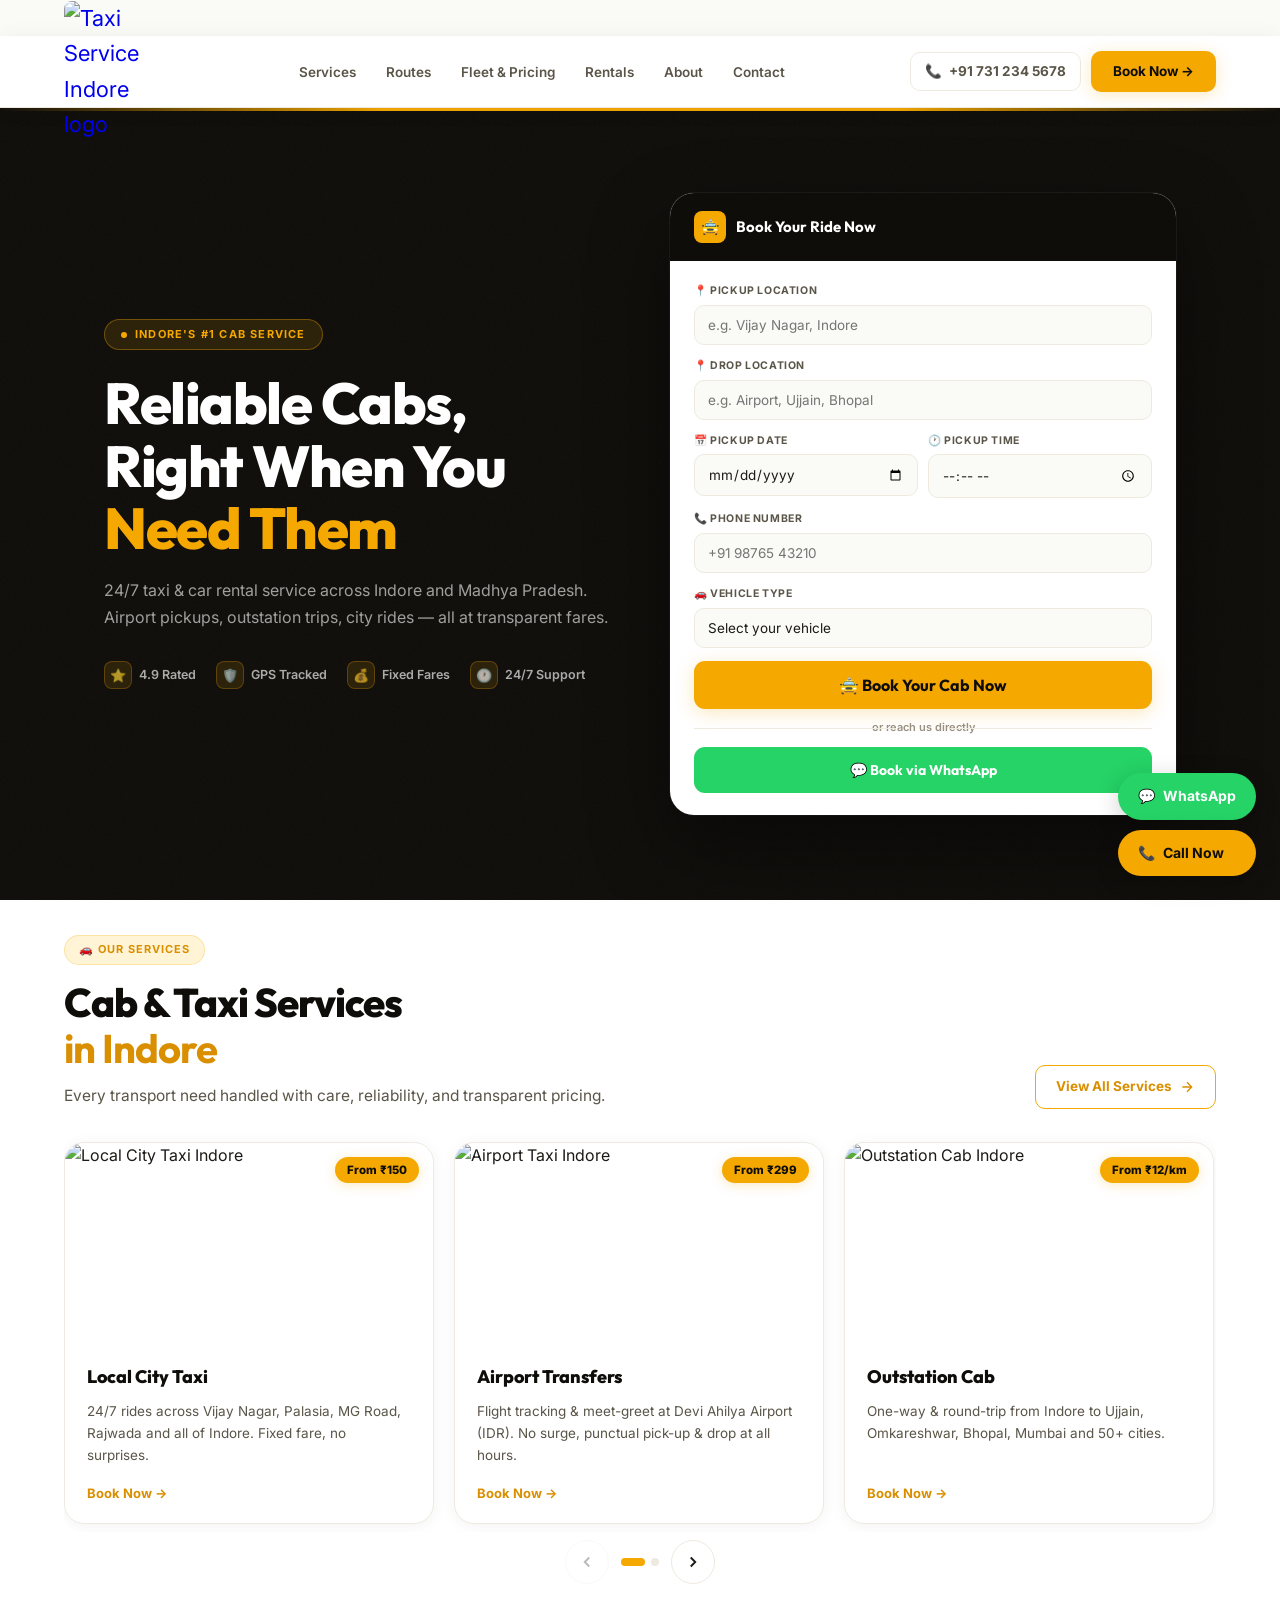
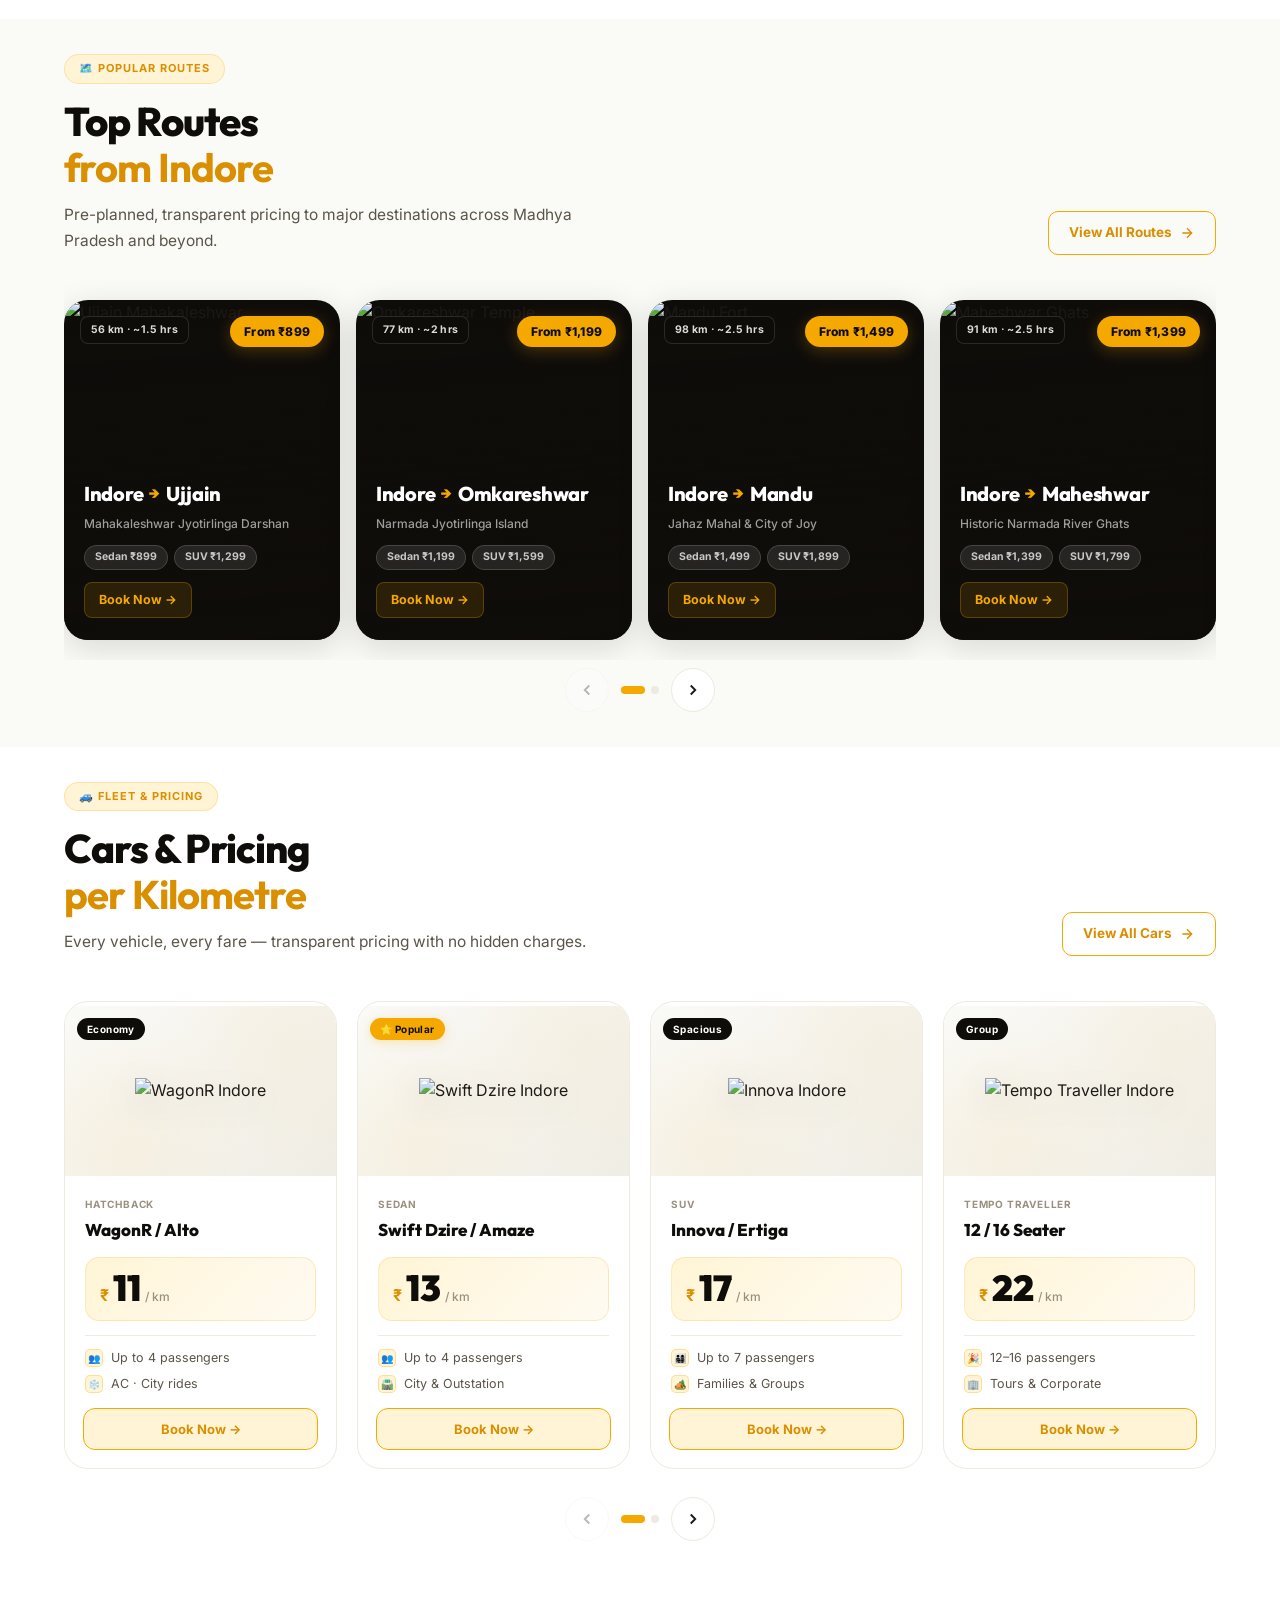
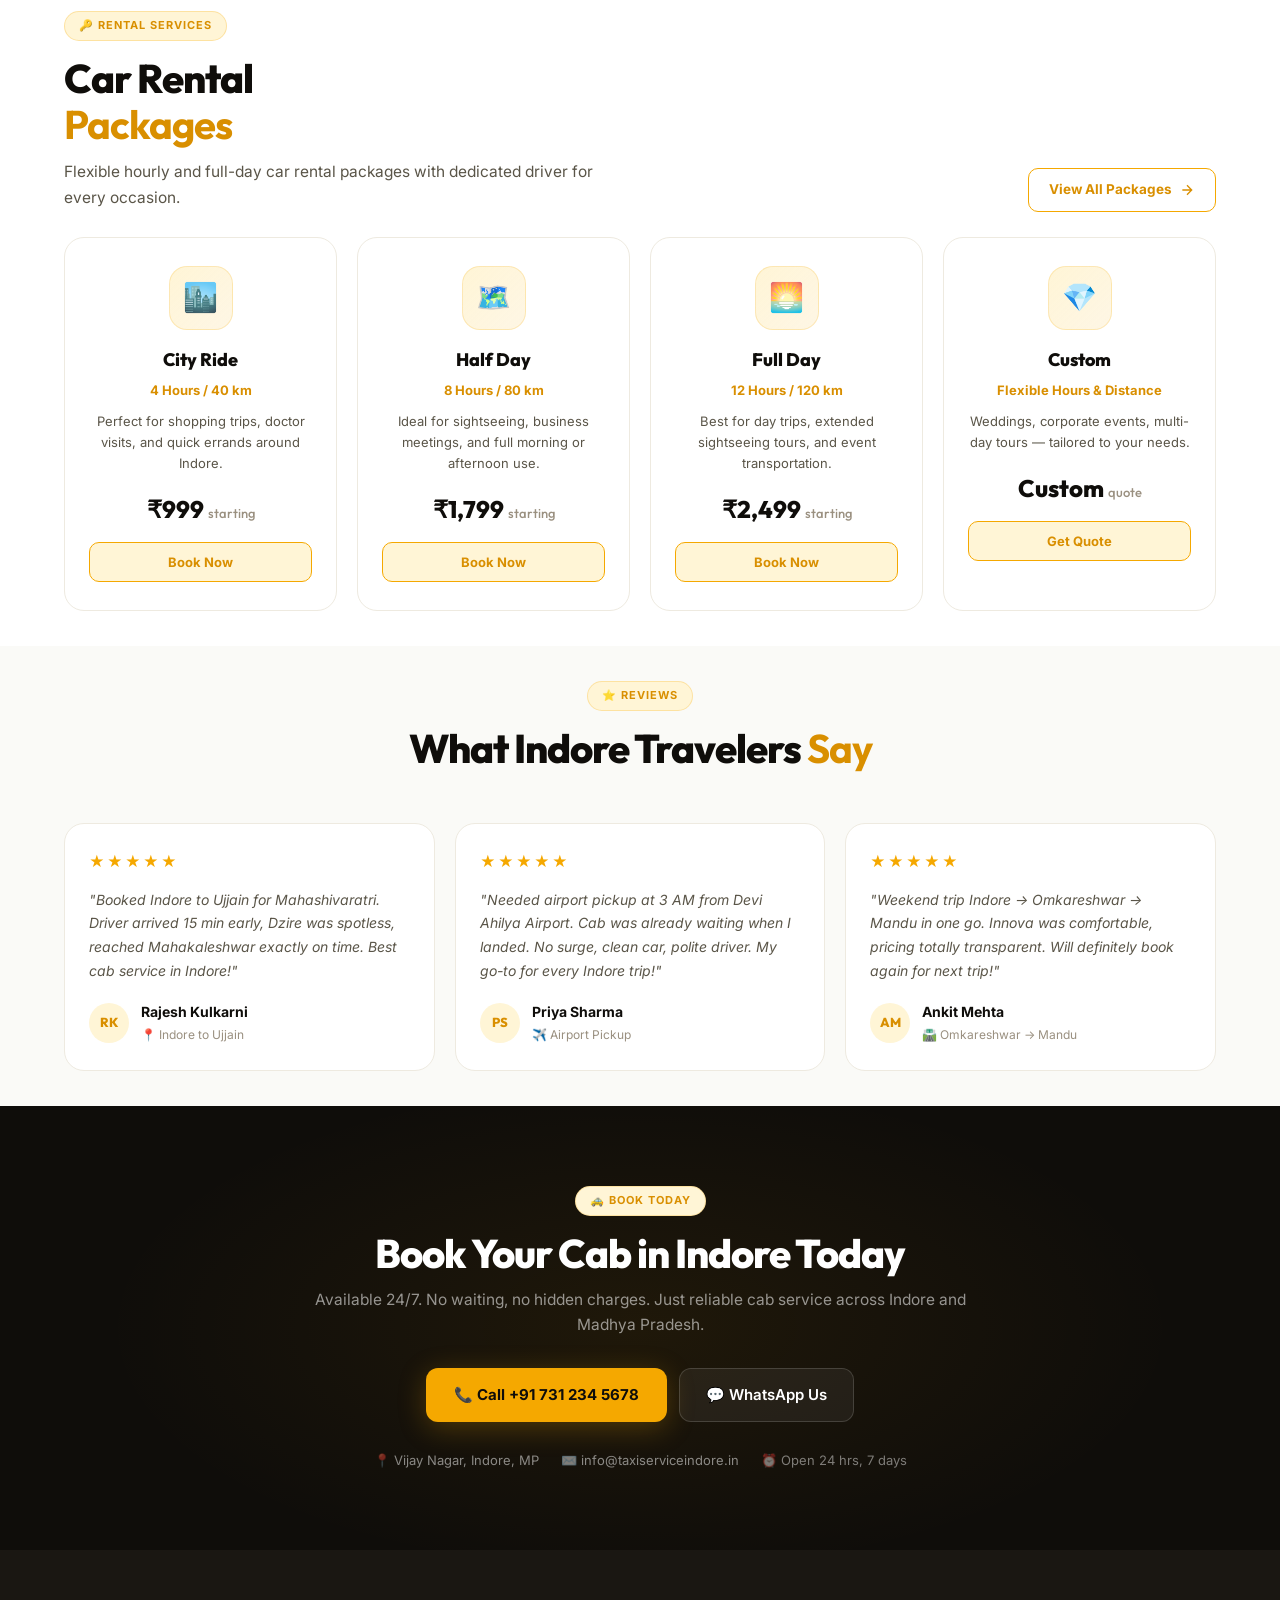
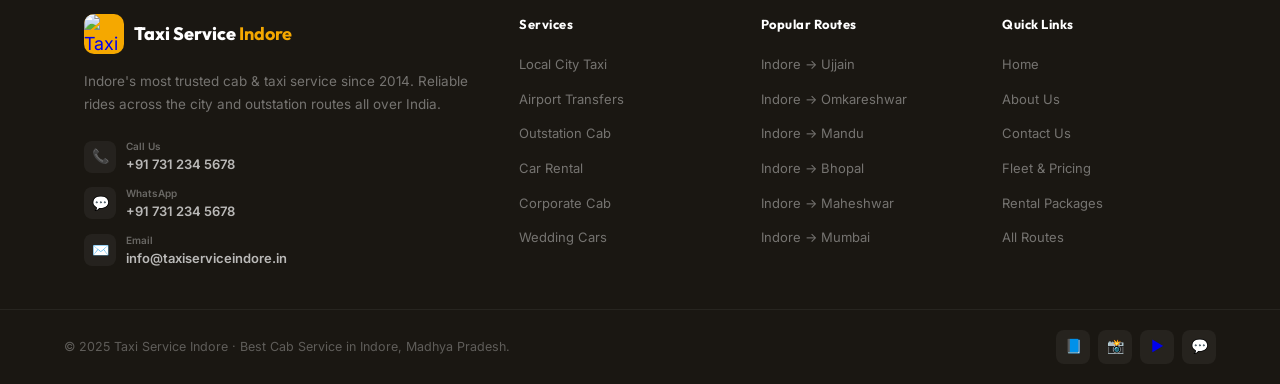
==== commit 2eea5898: "update home page" ====
--- a/index.html
+++ b/index.html
@@ -35,458 +35,69 @@
       --shadow-lg: 0 20px 60px rgba(15, 13, 10, 0.14);
     }
 
-    *,
-    *::before,
-    *::after {
-      box-sizing: border-box;
-      margin: 0;
-      padding: 0;
-    }
-
-    html {
-      scroll-behavior: smooth;
-    }
-
-    body {
-      font-family: var(--font-b);
-      background: var(--bg);
-      color: var(--text);
-      overflow-x: hidden;
-      line-height: 1.6;
-    }
-
-    /* ══ LOADER ══ */
-    #loader {
-      position: fixed;
-      inset: 0;
-      background: var(--dark);
-      z-index: 9999;
-      display: flex;
-      align-items: center;
-      justify-content: center;
-      flex-direction: column;
-      gap: 18px;
-      transition: opacity 0.6s ease, visibility 0.6s ease;
-    }
-
-    #loader.out {
-      opacity: 0;
-      visibility: hidden;
-    }
-
-    .ldr-logo {
-      font-family: var(--font-h);
-      font-size: 26px;
-      font-weight: 800;
-      color: #fff;
-    }
-
-    .ldr-logo b {
-      color: var(--primary);
-    }
-
-    .ldr-bar {
-      width: 160px;
-      height: 2px;
-      background: rgba(255, 255, 255, 0.1);
-      border-radius: 2px;
-      overflow: hidden;
-    }
-
-    .ldr-fill {
-      height: 100%;
-      background: var(--primary);
-      animation: lf 1.5s cubic-bezier(0.4, 0, 0.2, 1) forwards;
-    }
-
-    @keyframes lf {
-      from {
-        width: 0
-      }
-
-      to {
-        width: 100%
-      }
-    }
+    *,*::before,*::after { box-sizing: border-box; margin: 0; padding: 0; }
+    html { scroll-behavior: smooth; }
+    body { font-family: var(--font-b); background: var(--bg); color: var(--text); overflow-x: hidden; line-height: 1.6; }
 
     /* ══ TOPBAR ══ */
     .topbar {
-      position: fixed;
-      top: 0;
-      left: 0;
-      right: 0;
-      z-index: 1000;
-      background: var(--dark);
-      height: 36px;
-      display: flex;
-      align-items: center;
-      padding: 0 5%;
-      transition: transform 0.3s ease;
-    }
-
-    .topbar.hide {
-      transform: translateY(-100%);
-    }
-
-    .topbar-inner {
-      max-width: 1240px;
-      width: 100%;
-      margin: 0 auto;
-      display: flex;
-      align-items: center;
-      justify-content: space-between;
-    }
-
-    .tb-left {
-      display: flex;
-      gap: 18px;
-      align-items: center;
-    }
-
-    .tb-item {
-      display: flex;
-      align-items: center;
-      gap: 5px;
-      font-size: 11.5px;
-      color: rgba(255, 255, 255, 0.45);
-      font-weight: 500;
-    }
-
-    .tb-item a {
-      color: rgba(255, 255, 255, 0.6);
-      text-decoration: none;
-      transition: color 0.2s;
-    }
-
-    .tb-item a:hover {
-      color: var(--primary);
-    }
-
-    .tb-badge {
-      display: flex;
-      align-items: center;
-      gap: 5px;
-      background: rgba(245, 168, 0, 0.12);
-      border: 1px solid rgba(245, 168, 0, 0.22);
-      color: var(--primary);
-      font-size: 10.5px;
-      font-weight: 700;
-      padding: 2px 10px;
-      border-radius: 100px;
-    }
+      position: fixed; top: 0; left: 0; right: 0; z-index: 1000;
+      background: var(--dark); height: 36px; display: flex; align-items: center;
+      padding: 0 5%; transition: transform 0.3s ease;
+    }
+    .topbar.hide { transform: translateY(-100%); }
+    .topbar-inner { max-width: 1240px; width: 100%; margin: 0 auto; display: flex; align-items: center; justify-content: space-between; }
+    .tb-left { display: flex; gap: 18px; align-items: center; }
+    .tb-item { display: flex; align-items: center; gap: 5px; font-size: 11.5px; color: rgba(255,255,255,0.45); font-weight: 500; }
+    .tb-item a { color: rgba(255,255,255,0.6); text-decoration: none; transition: color 0.2s; }
+    .tb-item a:hover { color: var(--primary); }
+    .tb-badge { display: flex; align-items: center; gap: 5px; background: rgba(245,168,0,0.12); border: 1px solid rgba(245,168,0,0.22); color: var(--primary); font-size: 10.5px; font-weight: 700; padding: 2px 10px; border-radius: 100px; }
 
     /* ══ NAV ══ */
     nav {
-      position: fixed;
-      top: 36px;
-      left: 0;
-      right: 0;
-      z-index: 999;
-      background: rgba(255, 255, 255, 0.97);
-      backdrop-filter: blur(20px);
-      border-bottom: 1px solid var(--border);
-      height: 72px;
-      padding: 0 5%;
-      display: flex;
-      align-items: center;
-      justify-content: space-between;
-      transition: all 0.35s ease;
-      box-shadow: 0 2px 20px rgba(15, 13, 10, 0.06);
-    }
-
-    nav.scrolled {
-      top: 0;
-      background: rgba(255, 255, 255, 0.82);
-      backdrop-filter: blur(28px) saturate(180%);
-      box-shadow: 0 8px 40px rgba(15, 13, 10, 0.10), 0 0 0 1px rgba(238, 234, 224, 0.5);
-    }
-
-    .logo {
-      display: flex;
-      align-items: center;
-      gap: 12px;
-      text-decoration: none;
-    }
-
-    .logo-mark {
-      width: 110px;
-      border-radius: 8px;
-      display: flex;
-      align-items: center;
-      justify-content: center;
-      font-size: 22px;
-      overflow: hidden;
-    }
-
-    .logo-mark img {
-      width: 100%;
-      height: 100%;
-      object-fit: contain;
-      display: block;
-    }
-
-    .logo-text {
-      line-height: 1;
-    }
-
-    .logo-name {
-      font-family: var(--font-h);
-      font-weight: 800;
-      font-size: 19px;
-      color: var(--dark);
-      letter-spacing: -0.3px;
-    }
-
-    .logo-name b {
-      color: var(--primary-dark);
-    }
-
-    .logo-sub {
-      font-size: 10px;
-      color: var(--text-light);
-      font-weight: 500;
-      letter-spacing: 0.4px;
-      margin-top: 2px;
-    }
-
-    .nav-links {
-      display: flex;
-      align-items: center;
-      gap: 2px;
-      list-style: none;
-    }
-
-    .nav-links a {
-      color: var(--text-mid);
-      text-decoration: none;
-      font-size: 13.5px;
-      font-weight: 600;
-      padding: 7px 14px;
-      border-radius: 8px;
-      transition: all 0.2s;
-      position: relative;
-    }
-
-    .nav-links a::after {
-      content: '';
-      position: absolute;
-      bottom: 3px;
-      left: 14px;
-      right: 14px;
-      height: 2px;
-      background: var(--primary);
-      border-radius: 2px;
-      transform: scaleX(0);
-      transition: transform 0.25s ease;
-      transform-origin: left;
-    }
-
-    .nav-links a:hover {
-      color: var(--dark);
-    }
-
-    .nav-links a:hover::after {
-      transform: scaleX(1);
-    }
-
-    .nav-actions {
-      display: flex;
-      align-items: center;
-      gap: 10px;
-    }
-
-    .nav-tel {
-      display: flex;
-      align-items: center;
-      gap: 7px;
-      font-size: 13.5px;
-      font-weight: 700;
-      color: var(--text-mid);
-      text-decoration: none;
-      padding: 8px 14px;
-      border: 1.5px solid var(--border);
-      border-radius: 10px;
-      transition: all 0.2s;
-      position: relative;
-      overflow: hidden;
-    }
-
-    .nav-tel:hover {
-      border-color: var(--primary);
-      color: var(--primary-dark);
-      background: var(--primary-light);
-    }
-
-    .nav-tel .ring-icon {
-      display: inline-block;
-      animation: phoneRing 1.5s ease-in-out infinite;
-      transform-origin: center;
-    }
-
-    @keyframes phoneRing {
-
-      0%,
-      100% {
-        transform: rotate(0)
-      }
-
-      10% {
-        transform: rotate(14deg)
-      }
-
-      20% {
-        transform: rotate(-10deg)
-      }
-
-      30% {
-        transform: rotate(10deg)
-      }
-
-      40% {
-        transform: rotate(-6deg)
-      }
-
-      50% {
-        transform: rotate(0)
-      }
-    }
-
-    .btn-book {
-      display: flex;
-      align-items: center;
-      gap: 7px;
-      background: var(--primary);
-      color: var(--dark);
-      font-family: var(--font-b);
-      font-weight: 700;
-      font-size: 13.5px;
-      padding: 10px 22px;
-      border-radius: 10px;
-      text-decoration: none;
-      border: none;
-      cursor: pointer;
-      box-shadow: 0 3px 16px var(--primary-glow);
-      transition: all 0.3s ease;
-      position: relative;
-    }
-
-    .btn-book:hover {
-      background: var(--primary-dark);
-      transform: translateY(-2px) scale(1.05);
-      box-shadow: 0 10px 32px var(--primary-glow), 0 0 24px rgba(245, 168, 0, 0.25);
-    }
-
-    .btn-book::after {
-      content: '';
-      position: absolute;
-      inset: -3px;
-      border-radius: 13px;
-      background: linear-gradient(135deg, rgba(245, 168, 0, 0.4), transparent, rgba(245, 168, 0, 0.3));
-      opacity: 0;
-      transition: opacity 0.3s;
-      z-index: -1;
-    }
-
-    .btn-book:hover::after {
-      opacity: 1;
-    }
-
-    .hamburger {
-      display: none;
-      flex-direction: column;
-      gap: 5px;
-      cursor: pointer;
-      background: none;
-      border: none;
-      padding: 4px;
-    }
-
-    .hamburger span {
-      width: 22px;
-      height: 2.5px;
-      background: var(--text);
-      border-radius: 2px;
-      transition: all 0.3s;
-    }
-
-    .header-offset {
-      height: 108px;
-    }
+      position: fixed; top: 36px; left: 0; right: 0; z-index: 999;
+      background: rgba(255,255,255,0.97); backdrop-filter: blur(20px);
+      border-bottom: 1px solid var(--border); height: 72px; padding: 0 5%;
+      display: flex; align-items: center; justify-content: space-between;
+      transition: all 0.35s ease; box-shadow: 0 2px 20px rgba(15,13,10,0.06);
+    }
+    nav.scrolled { top: 0; background: rgba(255,255,255,0.82); backdrop-filter: blur(28px) saturate(180%); box-shadow: 0 8px 40px rgba(15,13,10,0.10), 0 0 0 1px rgba(238,234,224,0.5); }
+    .logo { display: flex; align-items: center; gap: 12px; text-decoration: none; }
+    .logo-mark { width: 110px; border-radius: 8px; display: flex; align-items: center; justify-content: center; font-size: 22px; overflow: hidden; }
+    .logo-mark img { width: 100%; height: 100%; object-fit: contain; display: block; }
+    .nav-links { display: flex; align-items: center; gap: 2px; list-style: none; }
+    .nav-links a { color: var(--text-mid); text-decoration: none; font-size: 13.5px; font-weight: 600; padding: 7px 14px; border-radius: 8px; transition: all 0.2s; position: relative; }
+    .nav-links a::after { content: ''; position: absolute; bottom: 3px; left: 14px; right: 14px; height: 2px; background: var(--primary); border-radius: 2px; transform: scaleX(0); transition: transform 0.25s ease; transform-origin: left; }
+    .nav-links a:hover { color: var(--dark); }
+    .nav-links a:hover::after { transform: scaleX(1); }
+    .nav-actions { display: flex; align-items: center; gap: 10px; }
+    .nav-tel { display: flex; align-items: center; gap: 7px; font-size: 13.5px; font-weight: 700; color: var(--text-mid); text-decoration: none; padding: 8px 14px; border: 1.5px solid var(--border); border-radius: 10px; transition: all 0.2s; }
+    .nav-tel:hover { border-color: var(--primary); color: var(--primary-dark); background: var(--primary-light); }
+    .nav-tel .ring-icon { display: inline-block; animation: phoneRing 1.5s ease-in-out infinite; transform-origin: center; }
+    @keyframes phoneRing { 0%,100%{transform:rotate(0)} 10%{transform:rotate(14deg)} 20%{transform:rotate(-10deg)} 30%{transform:rotate(10deg)} 40%{transform:rotate(-6deg)} 50%{transform:rotate(0)} }
+    .btn-book { display: flex; align-items: center; gap: 7px; background: var(--primary); color: var(--dark); font-family: var(--font-b); font-weight: 700; font-size: 13.5px; padding: 10px 22px; border-radius: 10px; text-decoration: none; border: none; cursor: pointer; box-shadow: 0 3px 16px var(--primary-glow); transition: all 0.3s ease; }
+    .btn-book:hover { background: var(--primary-dark); transform: translateY(-2px) scale(1.05); box-shadow: 0 10px 32px var(--primary-glow); }
+    .hamburger { display: none; flex-direction: column; gap: 5px; cursor: pointer; background: none; border: none; padding: 4px; }
+    .hamburger span { width: 22px; height: 2.5px; background: var(--text); border-radius: 2px; transition: all 0.3s; }
+    .header-offset { height: 108px; }
 
     /* ══ MOBILE MENU ══ */
-    .mob-overlay {
-      display: none;
-      position: fixed;
-      inset: 0;
-      background: rgba(0, 0, 0, 0.5);
-      z-index: 990;
-    }
-
-    .mob-menu {
-      position: fixed;
-      top: 0;
-      right: -100%;
-      width: 300px;
-      height: 100vh;
-      background: white;
-      z-index: 995;
-      padding: 80px 28px 32px;
-      display: flex;
-      flex-direction: column;
-      gap: 6px;
-      transition: right 0.35s cubic-bezier(0.16, 1, 0.3, 1);
-      box-shadow: -20px 0 60px rgba(0, 0, 0, 0.15);
-    }
-
-    .mob-menu.open {
-      right: 0;
-    }
-
-    .mob-close {
-      position: absolute;
-      top: 22px;
-      right: 22px;
-      background: var(--border);
-      border: none;
-      border-radius: 8px;
-      width: 36px;
-      height: 36px;
-      cursor: pointer;
-      font-size: 18px;
-    }
-
-    .mob-menu a {
-      color: var(--text);
-      text-decoration: none;
-      font-size: 15px;
-      font-weight: 600;
-      padding: 12px 14px;
-      border-radius: 10px;
-      transition: all 0.2s;
-      display: flex;
-      align-items: center;
-      gap: 10px;
-    }
-
-    .mob-menu a:hover {
-      background: var(--primary-light);
-      color: var(--primary-dark);
-    }
-
-    .mob-divider {
-      height: 1px;
-      background: var(--border);
-      margin: 8px 0;
-    }
-
-    .mob-cta {
-      margin-top: 12px;
-      display: flex;
-      flex-direction: column;
-      gap: 10px;
-    }
-
-    /* ══ HERO ══ */
+    .mob-overlay { display: none; position: fixed; inset: 0; background: rgba(0,0,0,0.5); z-index: 990; }
+    .mob-menu { position: fixed; top: 0; right: -100%; width: 300px; height: 100vh; background: white; z-index: 995; padding: 80px 28px 32px; display: flex; flex-direction: column; gap: 6px; transition: right 0.35s cubic-bezier(0.16,1,0.3,1); box-shadow: -20px 0 60px rgba(0,0,0,0.15); }
+    .mob-menu.open { right: 0; }
+    .mob-close { position: absolute; top: 22px; right: 22px; background: var(--border); border: none; border-radius: 8px; width: 36px; height: 36px; cursor: pointer; font-size: 18px; }
+    .mob-menu a { color: var(--text); text-decoration: none; font-size: 15px; font-weight: 600; padding: 12px 14px; border-radius: 10px; transition: all 0.2s; display: flex; align-items: center; gap: 10px; }
+    .mob-menu a:hover { background: var(--primary-light); color: var(--primary-dark); }
+    .mob-divider { height: 1px; background: var(--border); margin: 8px 0; }
+    .mob-cta { margin-top: 12px; display: flex; flex-direction: column; gap: 10px; }
+    .btn-primary { display: inline-flex; align-items: center; gap: 8px; background: var(--primary); color: var(--dark); font-family: var(--font-b); font-weight: 700; font-size: 15px; padding: 14px 28px; border-radius: 12px; text-decoration: none; border: none; cursor: pointer; box-shadow: 0 6px 28px var(--primary-glow); transition: all 0.25s; }
+    .btn-primary:hover { background: var(--primary-dark); transform: translateY(-2px); }
+    .wa-btn { width: 100%; padding: 12px; background: #25D366; color: white; border: none; border-radius: 11px; font-family: var(--font-h); font-weight: 700; font-size: 14px; cursor: pointer; transition: all 0.25s; display: flex; align-items: center; justify-content: center; gap: 8px; text-decoration: none; }
+    .wa-btn:hover { background: #1fb358; transform: translateY(-1px); }
+
+    /* ══════════════════════════════════════════
+       HERO — CLEAN BOOKING FORM + BG IMAGE
+    ══════════════════════════════════════════ */
     .hero {
       position: relative;
       min-height: calc(100vh - 108px);
@@ -496,7 +107,6 @@
       overflow: hidden;
       background: var(--dark);
     }
-
     .hero-bg {
       position: absolute;
       inset: 0;
@@ -505,111 +115,48 @@
       background-position: center;
       animation: heroZoom 20s ease-in-out infinite alternate;
     }
-
-    @keyframes heroZoom {
-      from {
-        transform: scale(1)
-      }
-
-      to {
-        transform: scale(1.06)
-      }
-    }
-
+    @keyframes heroZoom { from{transform:scale(1)} to{transform:scale(1.06)} }
     .hero-overlay {
       position: absolute;
       inset: 0;
-      background: linear-gradient(135deg, rgba(15, 13, 10, 0.92) 0%, rgba(15, 13, 10, 0.6) 50%, rgba(15, 13, 10, 0.8) 100%);
-    }
-
+      background: linear-gradient(135deg, rgba(15,13,10,0.90) 0%, rgba(15,13,10,0.55) 50%, rgba(15,13,10,0.78) 100%);
+    }
     .hero-grain {
-      position: absolute;
-      inset: 0;
-      opacity: 0.03;
+      position: absolute; inset: 0; opacity: 0.03;
       background-image: url("data:image/svg+xml,%3Csvg viewBox='0 0 256 256' xmlns='http://www.w3.org/2000/svg'%3E%3Cfilter id='n'%3E%3CfeTurbulence type='fractalNoise' baseFrequency='0.9' numOctaves='4' stitchTiles='stitch'/%3E%3C/filter%3E%3Crect width='100%25' height='100%25' filter='url(%23n)'/%3E%3C/svg%3E");
-      background-repeat: repeat;
       background-size: 200px;
     }
-
     .hero-accent-line {
-      position: absolute;
-      top: 0;
-      left: 0;
-      right: 0;
-      height: 3px;
+      position: absolute; top: 0; left: 0; right: 0; height: 3px;
       background: linear-gradient(90deg, transparent 0%, var(--primary) 30%, var(--primary) 70%, transparent 100%);
     }
 
-    .hero-float-left {
-      position: absolute;
-      left: 5%;
-      top: 50%;
-      transform: translateY(-50%);
-      display: flex;
-      flex-direction: column;
-      gap: 16px;
-      z-index: 5;
-      opacity: 0;
-      animation: fadeRight 0.8s 1.2s ease forwards;
-    }
-
-    .hero-float-stat {
-      display: flex;
-      flex-direction: column;
-      align-items: center;
-      background: rgba(255, 255, 255, 0.05);
-      border: 1px solid rgba(255, 255, 255, 0.08);
-      backdrop-filter: blur(16px);
-      border-radius: 16px;
-      padding: 18px 20px;
-      text-align: center;
-    }
-
-    .hfs-num {
-      font-family: var(--font-h);
-      font-size: 26px;
-      font-weight: 800;
-      color: var(--primary);
-      line-height: 1;
-    }
-
-    .hfs-label {
-      font-size: 10px;
-      color: rgba(255, 255, 255, 0.4);
-      font-weight: 500;
-      margin-top: 4px;
-      letter-spacing: 0.4px;
-    }
-
-    @keyframes fadeRight {
-      from {
-        opacity: 0;
-        transform: translateY(-50%) translateX(-20px)
-      }
-
-      to {
-        opacity: 1;
-        transform: translateY(-50%) translateX(0)
-      }
-    }
-
+    /* hero inner layout: text left, form right */
     .hero-inner {
       position: relative;
       z-index: 10;
       width: 100%;
-      max-width: 680px;
-      padding: 60px 20px 80px;
+      max-width: 1200px;
+      margin: 0 auto;
+      padding: 60px 5%;
+      display: grid;
+      grid-template-columns: 1fr 1fr;
+      gap: 60px;
+      align-items: center;
+    }
+
+    /* LEFT: headline */
+    .hero-left {
       display: flex;
       flex-direction: column;
-      align-items: center;
-    }
-
+      align-items: flex-start;
+    }
     .hero-eyebrow {
       display: inline-flex;
       align-items: center;
       gap: 8px;
-      background: rgba(245, 168, 0, 0.1);
-      border: 1px solid rgba(245, 168, 0, 0.3);
+      background: rgba(245,168,0,0.12);
+      border: 1px solid rgba(245,168,0,0.35);
       color: var(--primary);
       padding: 6px 16px;
       border-radius: 100px;
@@ -621,1823 +168,690 @@
       opacity: 0;
       animation: fadeUp 0.6s 0.3s ease forwards;
     }
-
-    .hero-dot {
-      width: 6px;
-      height: 6px;
-      background: var(--primary);
-      border-radius: 50%;
-      animation: pulse 1.5s infinite;
-    }
-
-    @keyframes pulse {
-
-      0%,
-      100% {
-        opacity: 1;
-        transform: scale(1)
-      }
-
-      50% {
-        opacity: 0.4;
-        transform: scale(0.7)
-      }
-    }
-
+    .hero-dot { width: 6px; height: 6px; background: var(--primary); border-radius: 50%; animation: pulse 1.5s infinite; }
+    @keyframes pulse { 0%,100%{opacity:1;transform:scale(1)} 50%{opacity:0.4;transform:scale(0.7)} }
     .hero-h1 {
       font-family: var(--font-h);
-      font-size: clamp(34px, 5.5vw, 62px);
+      font-size: clamp(32px, 4.5vw, 58px);
       font-weight: 800;
       line-height: 1.08;
-      letter-spacing: -2px;
+      letter-spacing: -1.5px;
       color: white;
-      text-align: center;
       margin-bottom: 18px;
       opacity: 0;
       animation: fadeUp 0.7s 0.45s ease forwards;
     }
-
-    .hero-h1 em {
-      font-style: normal;
-      color: var(--primary);
-    }
-
+    .hero-h1 em { font-style: normal; color: var(--primary); }
     .hero-sub {
-      font-size: clamp(14px, 1.8vw, 17px);
-      color: rgba(255, 255, 255, 0.6);
+      font-size: clamp(14px, 1.6vw, 16px);
+      color: rgba(255,255,255,0.6);
       font-weight: 400;
-      text-align: center;
-      max-width: 520px;
       line-height: 1.7;
-      margin-bottom: 32px;
+      margin-bottom: 30px;
       opacity: 0;
       animation: fadeUp 0.7s 0.6s ease forwards;
     }
-
-    .hero-cta-row {
+    .hero-trust {
       display: flex;
-      gap: 12px;
+      gap: 20px;
       flex-wrap: wrap;
-      justify-content: center;
-      margin-bottom: 36px;
       opacity: 0;
       animation: fadeUp 0.7s 0.75s ease forwards;
     }
-
-    .btn-primary {
-      display: inline-flex;
+    .ht-item {
+      display: flex;
       align-items: center;
-      gap: 8px;
-      background: var(--primary);
-      color: var(--dark);
-      font-family: var(--font-b);
-      font-weight: 700;
-      font-size: 15px;
-      padding: 14px 28px;
-      border-radius: 12px;
-      text-decoration: none;
-      border: none;
-      cursor: pointer;
-      box-shadow: 0 6px 28px var(--primary-glow);
-      transition: all 0.25s;
-    }
-
-    .btn-primary:hover {
-      background: var(--primary-dark);
-      transform: translateY(-2px);
-      box-shadow: 0 10px 36px var(--primary-glow);
-    }
-
-    .btn-ghost {
-      display: inline-flex;
-      align-items: center;
-      gap: 8px;
-      background: rgba(255, 255, 255, 0.07);
-      color: white;
-      font-family: var(--font-b);
+      gap: 7px;
+      font-size: 12.5px;
       font-weight: 600;
-      font-size: 15px;
-      padding: 14px 26px;
-      border-radius: 12px;
-      text-decoration: none;
-      border: 1.5px solid rgba(255, 255, 255, 0.2);
-      cursor: pointer;
-      transition: all 0.25s;
-      backdrop-filter: blur(8px);
-    }
-
-    .btn-ghost:hover {
-      background: rgba(255, 255, 255, 0.12);
-      border-color: rgba(255, 255, 255, 0.38);
-    }
-
-    @keyframes fadeUp {
-      to {
-        opacity: 1;
-        transform: translateY(0);
-      }
-    }
-
-    /* Booking Card */
+      color: rgba(255,255,255,0.65);
+    }
+    .ht-item .ht-icon {
+      width: 28px; height: 28px;
+      background: rgba(245,168,0,0.12);
+      border: 1px solid rgba(245,168,0,0.25);
+      border-radius: 8px;
+      display: flex; align-items: center; justify-content: center;
+      font-size: 13px;
+    }
+
+    /* RIGHT: booking card */
     .booking-card {
-      width: 100%;
       background: white;
       border-radius: 24px;
       overflow: hidden;
-      box-shadow: 0 32px 80px rgba(0, 0, 0, 0.45), 0 0 0 1px rgba(255, 255, 255, 0.06);
+      box-shadow: 0 32px 80px rgba(0,0,0,0.45), 0 0 0 1px rgba(255,255,255,0.06);
       opacity: 0;
       transform: translateY(28px);
-      animation: cardIn 0.9s 0.85s cubic-bezier(0.16, 1, 0.3, 1) forwards;
-    }
-
-    @keyframes cardIn {
-      to {
-        opacity: 1;
-        transform: translateY(0);
-      }
-    }
-
-    .bk-head {
+      animation: cardIn 0.9s 0.85s cubic-bezier(0.16,1,0.3,1) forwards;
+    }
+    @keyframes cardIn { to{opacity:1;transform:translateY(0)} }
+    @keyframes fadeUp { to{opacity:1;transform:translateY(0)} }
+
+    .bk-head { background: var(--dark); padding: 18px 24px; display: flex; align-items: center; gap: 10px; }
+    .bk-head-icon { width: 32px; height: 32px; background: var(--primary); border-radius: 8px; display: flex; align-items: center; justify-content: center; font-size: 15px; }
+    .bk-head h2 { font-family: var(--font-h); font-size: 15px; font-weight: 700; color: white; }
+    .bk-tabs { display: flex; border-bottom: 1px solid var(--border); }
+    .tab-btn { flex: 1; padding: 12px 6px; border: none; background: transparent; font-family: var(--font-b); font-size: 12.5px; font-weight: 700; color: var(--text-light); cursor: pointer; transition: all 0.2s; border-bottom: 2.5px solid transparent; display: flex; flex-direction: column; align-items: center; gap: 3px; }
+    .tab-btn .ti { font-size: 18px; }
+    .tab-btn.active { color: var(--primary-dark); border-bottom-color: var(--primary); background: var(--primary-light); }
+    .bk-body { padding: 22px 24px; }
+    .tp { display: none; }
+    .tp.active { display: block; animation: tabIn 0.25s ease; }
+    @keyframes tabIn { from{opacity:0;transform:translateY(4px)} to{opacity:1;transform:translateY(0)} }
+    .fg { margin-bottom: 13px; }
+    .fg label { display: flex; align-items: center; gap: 5px; font-size: 10.5px; font-weight: 700; color: var(--text-mid); text-transform: uppercase; letter-spacing: 0.6px; margin-bottom: 5px; }
+    .fg input,.fg select { width: 100%; padding: 11px 13px; border: 1.5px solid var(--border); border-radius: 10px; background: var(--bg); color: var(--text); font-family: var(--font-b); font-size: 13.5px; transition: all 0.2s; -webkit-appearance: none; }
+    .fg input:focus,.fg select:focus { outline: none; border-color: var(--primary); background: white; box-shadow: 0 0 0 3px rgba(245,168,0,0.1); }
+    .frow { display: grid; grid-template-columns: 1fr 1fr; gap: 10px; }
+    .bk-btn { width: 100%; padding: 14px; background: var(--primary); color: var(--dark); border: none; border-radius: 11px; font-family: var(--font-h); font-weight: 700; font-size: 16px; cursor: pointer; transition: all 0.25s; margin-top: 4px; display: flex; align-items: center; justify-content: center; gap: 8px; box-shadow: 0 4px 18px var(--primary-glow); }
+    .bk-btn:hover { background: var(--primary-dark); transform: translateY(-1px); }
+    .or-div { text-align: center; margin: 10px 0; font-size: 11px; color: var(--text-light); font-weight: 600; position: relative; }
+    .or-div::before,.or-div::after { content: ''; position: absolute; top: 50%; width: 44%; height: 1px; background: var(--border); }
+    .or-div::before { left: 0; }
+    .or-div::after { right: 0; }
+
+    /* ══ SHARED SECTION STYLES ══ */
+    .section { padding: 35px 5%; }
+    .section.bg-white { background: white; }
+    .section.bg-dark { background: var(--dark2); }
+    .wrap { max-width: 1240px; margin: 0 auto; }
+    .sec-head { margin-bottom: 52px; }
+    .sec-head.center { text-align: center; }
+    .sec-label { display: inline-flex; align-items: center; gap: 7px; background: var(--primary-light); border: 1px solid rgba(245,168,0,0.25); color: var(--primary-dark); font-size: 11px; font-weight: 700; letter-spacing: 1px; text-transform: uppercase; padding: 5px 14px; border-radius: 100px; margin-bottom: 14px; }
+    .sec-title { font-family: var(--font-h); font-size: clamp(26px, 3.5vw, 40px); font-weight: 800; color: var(--dark); line-height: 1.15; letter-spacing: -1px; margin-bottom: 12px; }
+    .sec-title b { color: var(--primary-dark); }
+    .sec-desc { font-size: 15.5px; color: var(--text-mid); line-height: 1.7; max-width: 560px; }
+    .sec-head.center .sec-desc { margin: 0 auto; }
+    .sec-head-row { display: flex; align-items: flex-end; justify-content: space-between; margin-bottom: 25px; gap: 20px; }
+    .view-all-btn { display: inline-flex; align-items: center; gap: 7px; font-size: 13.5px; font-weight: 700; color: var(--primary-dark); text-decoration: none; padding: 10px 20px; border: 1.5px solid var(--primary); border-radius: 10px; transition: all 0.25s; flex-shrink: 0; white-space: nowrap; }
+    .view-all-btn:hover { background: var(--primary); color: var(--dark); }
+
+    /* reveal animation */
+    .reveal { opacity: 0; transform: translateY(24px); transition: opacity 0.6s ease, transform 0.6s ease; }
+    .reveal.visible { opacity: 1; transform: translateY(0); }
+
+    /* ══ SERVICES SECTION ══ */
+    .svc-carousel-wrap { position: relative; }
+    .svc-track-outer { overflow: hidden; border-radius: 16px; }
+    .svc-track { display: flex; padding-top: 8px; padding-bottom: 8px;gap: 20px; transition: transform 0.45s cubic-bezier(0.16,1,0.3,1); }
+    .svc-slide { flex: 0 0 calc(33.333% - 14px); }
+    .svc-card { background: white; border-radius: 20px; overflow: hidden; border: 1.5px solid var(--border); transition: all 0.3s ease; box-shadow: 0 2px 16px rgba(15,13,10,0.05); height: 100%; display: flex; flex-direction: column; }
+    .svc-card:hover { transform: translateY(-6px); box-shadow: 0 20px 48px rgba(15,13,10,0.12); border-color: var(--primary); }
+    .svc-img { position: relative; height: 200px; overflow: hidden; }
+    .svc-img img { width: 100%; height: 100%; object-fit: cover; transition: transform 0.4s ease; }
+    .svc-card:hover .svc-img img { transform: scale(1.06); }
+    .svc-price-badge { position: absolute; top: 14px; right: 14px; background: var(--primary); color: var(--dark); font-size: 11.5px; font-weight: 800; padding: 4px 12px; border-radius: 100px; box-shadow: 0 2px 12px var(--primary-glow); }
+    .svc-body { padding: 20px 22px; flex: 1; display: flex; flex-direction: column; }
+    .svc-icon { font-size: 24px; margin-bottom: 10px; }
+    .svc-name { font-family: var(--font-h); font-size: 18px; font-weight: 800; color: var(--dark); margin-bottom: 8px; }
+    .svc-desc { font-size: 13.5px; color: var(--text-mid); line-height: 1.65; flex: 1; margin-bottom: 16px; }
+    .svc-cta { display: flex; align-items: center; gap: 6px; font-size: 13px; font-weight: 700; color: var(--primary-dark); text-decoration: none; transition: gap 0.2s; }
+    .svc-card:hover .svc-cta { gap: 10px; }
+    .carousel-nav { display: flex; align-items: center; justify-content: center; gap: 12px; margin-top: 8px; }
+    .car-arrow { width: 44px; height: 44px; border-radius: 50%; border: 1.5px solid var(--border); background: white; display: flex; align-items: center; justify-content: center; cursor: pointer; transition: all 0.2s; color: var(--text); }
+    .car-arrow:hover { background: var(--primary); border-color: var(--primary); color: var(--dark); }
+    .car-arrow.disabled { opacity: 0.3; pointer-events: none; }
+    .car-dots { display: flex; gap: 6px; align-items: center; }
+    .car-dot { width: 8px; height: 8px; border-radius: 100px; background: var(--border); cursor: pointer; transition: all 0.25s; }
+    .car-dot.active { background: var(--primary); width: 24px; }
+
+    /* ═══════════════════════════════════════════════
+       ROUTES — MODERN IMMERSIVE CARDS
+    ═══════════════════════════════════════════════ */
+    .routes-track-outer { overflow: hidden; }
+    .routes-track { display: flex; gap: 16px;  padding-top: 20px; padding-bottom: 20px; transition: transform 0.45s cubic-bezier(0.16,1,0.3,1); }
+    .route-slide { flex: 0 0 calc(25% - 12px); }
+
+    .route-card {
+      position: relative;
+      border-radius: 24px;
+      overflow: hidden;
+      cursor: pointer;
+      height: 340px;
+      transition: all 0.5s cubic-bezier(0.16,1,0.3,1);
+      box-shadow: 0 8px 32px rgba(15,13,10,0.14);
       background: var(--dark);
-      padding: 18px 24px;
-      display: flex;
-      align-items: center;
-      gap: 10px;
-    }
-
-    .bk-head-icon {
-      width: 32px;
-      height: 32px;
-      background: var(--primary);
-      border-radius: 8px;
-      display: flex;
-      align-items: center;
-      justify-content: center;
-      font-size: 15px;
-    }
-
-    .bk-head h2 {
-      font-family: var(--font-h);
-      font-size: 15px;
-      font-weight: 700;
-      color: white;
-    }
-
-    .bk-tabs {
-      display: flex;
-      border-bottom: 1px solid var(--border);
-    }
-
-    .tab-btn {
-      flex: 1;
-      padding: 12px 6px;
-      border: none;
-      background: transparent;
-      font-family: var(--font-b);
-      font-size: 12.5px;
-      font-weight: 700;
-      color: var(--text-light);
-      cursor: pointer;
-      transition: all 0.2s;
-      border-bottom: 2.5px solid transparent;
-      display: flex;
-      flex-direction: column;
-      align-items: center;
-      gap: 3px;
-    }
-
-    .tab-btn .ti {
-      font-size: 18px;
-    }
-
-    .tab-btn.active {
-      color: var(--primary-dark);
-      border-bottom-color: var(--primary);
-      background: var(--primary-light);
-    }
-
-    .bk-body {
-      padding: 22px 24px;
-    }
-
-    .tp {
-      display: none;
-    }
-
-    .tp.active {
-      display: block;
-      animation: tabIn 0.25s ease;
-    }
-
-    @keyframes tabIn {
-      from {
-        opacity: 0;
-        transform: translateY(4px)
-      }
-
-      to {
-        opacity: 1;
-        transform: translateY(0)
-      }
-    }
-
-    .fg {
-      margin-bottom: 13px;
-    }
-
-    .fg label {
-      display: flex;
-      align-items: center;
-      gap: 5px;
-      font-size: 10.5px;
-      font-weight: 700;
-      color: var(--text-mid);
-      text-transform: uppercase;
-      letter-spacing: 0.6px;
-      margin-bottom: 5px;
-    }
-
-    .fg input,
-    .fg select {
-      width: 100%;
-      padding: 11px 13px;
-      border: 1.5px solid var(--border);
-      border-radius: 10px;
-      background: var(--bg);
-      color: var(--text);
-      font-family: var(--font-b);
-      font-size: 13.5px;
-      transition: all 0.2s;
-      -webkit-appearance: none;
-    }
-
-    .fg input:focus,
-    .fg select:focus {
-      outline: none;
-      border-color: var(--primary);
-      background: white;
-      box-shadow: 0 0 0 3px rgba(245, 168, 0, 0.1);
-    }
-
-    .frow {
-      display: grid;
-      grid-template-columns: 1fr 1fr;
-      gap: 10px;
-    }
-
-    .bk-btn {
-      width: 100%;
-      padding: 14px;
-      background: var(--primary);
-      color: var(--dark);
-      border: none;
-      border-radius: 11px;
-      font-family: var(--font-h);
-      font-weight: 700;
-      font-size: 16px;
-      cursor: pointer;
-      transition: all 0.25s;
-      margin-top: 4px;
-      display: flex;
-      align-items: center;
-      justify-content: center;
-      gap: 8px;
-      box-shadow: 0 4px 18px var(--primary-glow);
-    }
-
-    .bk-btn:hover {
-      background: var(--primary-dark);
-      transform: translateY(-1px);
-    }
-
-    .or-div {
-      text-align: center;
-      margin: 10px 0;
-      font-size: 11px;
-      color: var(--text-light);
-      font-weight: 600;
-      position: relative;
-    }
-
-    .or-div::before,
-    .or-div::after {
+    }
+    .route-card::before {
       content: '';
       position: absolute;
-      top: 50%;
-      width: 44%;
-      height: 1px;
-      background: var(--border);
-    }
-
-    .or-div::before {
-      left: 0;
-    }
-
-    .or-div::after {
-      right: 0;
-    }
-
-    .wa-btn {
-      width: 100%;
-      padding: 12px;
-      background: #25D366;
-      color: white;
-      border: none;
-      border-radius: 11px;
-      font-family: var(--font-h);
-      font-weight: 700;
-      font-size: 14px;
-      cursor: pointer;
-      transition: all 0.25s;
-      display: flex;
-      align-items: center;
-      justify-content: center;
-      gap: 8px;
-      text-decoration: none;
-    }
-
-    .wa-btn:hover {
-      background: #1fb358;
-      transform: translateY(-1px);
-    }
-
-    /* ══ SHARED SECTION STYLES ══ */
-    .section {
-      padding: 96px 5%;
-    }
-
-    .section.bg-white {
-      background: white;
-    }
-
-    .section.bg-dark {
-      background: var(--dark2);
-    }
-
-    .wrap {
-      max-width: 1240px;
-      margin: 0 auto;
-    }
-
-    .sec-head {
-      margin-bottom: 52px;
-    }
-
-    .sec-head.center {
-      text-align: center;
-    }
-
-    .sec-label {
-      display: inline-flex;
-      align-items: center;
-      gap: 7px;
-      background: var(--primary-light);
-      border: 1px solid rgba(245, 168, 0, 0.25);
-      color: var(--primary-dark);
-      font-size: 11px;
-      font-weight: 700;
-      letter-spacing: 1px;
-      text-transform: uppercase;
-      padding: 5px 14px;
-      border-radius: 100px;
-      margin-bottom: 14px;
-    }
-
-    .sec-title {
-      font-family: var(--font-h);
-      font-size: clamp(26px, 3.5vw, 40px);
-      font-weight: 800;
-      color: var(--dark);
-      line-height: 1.15;
-      letter-spacing: -1px;
-      margin-bottom: 12px;
-    }
-
-    .sec-title b {
-      color: var(--primary-dark);
-    }
-
-    .sec-desc {
-      font-size: 15.5px;
-      color: var(--text-mid);
-      line-height: 1.7;
-      max-width: 560px;
-    }
-
-    .sec-head.center .sec-desc {
-      margin: 0 auto;
-    }
-
-    .sec-head-row {
-      display: flex;
-      align-items: flex-end;
-      justify-content: space-between;
-      margin-bottom: 52px;
-      gap: 20px;
-    }
-
-    .view-all-btn {
-      display: inline-flex;
-      align-items: center;
-      gap: 7px;
-      font-size: 13.5px;
-      font-weight: 700;
-      color: var(--primary-dark);
-      text-decoration: none;
-      padding: 10px 20px;
-      border: 1.5px solid var(--primary);
-      border-radius: 10px;
-      transition: all 0.25s;
-      flex-shrink: 0;
-      white-space: nowrap;
-    }
-
-    .view-all-btn:hover {
-      background: var(--primary);
-      color: var(--dark);
-    }
-
-    .view-all-btn svg {
-      transition: transform 0.2s;
-    }
-
-    .view-all-btn:hover svg {
-      transform: translateX(3px);
-    }
-
-    /* reveal animation */
-    .reveal {
-      opacity: 0;
-      transform: translateY(24px);
-      transition: opacity 0.6s ease, transform 0.6s ease;
-    }
-
-    .reveal.visible {
-      opacity: 1;
-      transform: translateY(0);
-    }
-
-    /* ══ SERVICES SECTION ══ */
-    .svc-carousel-wrap {
-      position: relative;
-    }
-
-    .svc-track-outer {
-      overflow: hidden;
-      border-radius: 16px;
-    }
-
-    .svc-track {
-      display: flex;
-      gap: 20px;
-      transition: transform 0.45s cubic-bezier(0.16, 1, 0.3, 1);
-    }
-
-    .svc-slide {
-      flex: 0 0 calc(33.333% - 14px);
-    }
-
-    .svc-card {
-      background: white;
-      border-radius: 20px;
-      overflow: hidden;
-      border: 1.5px solid var(--border);
-      transition: all 0.3s ease;
-      box-shadow: 0 2px 16px rgba(15, 13, 10, 0.05);
-      height: 100%;
-      display: flex;
-      flex-direction: column;
-    }
-
-    .svc-card:hover {
-      transform: translateY(-6px);
-      box-shadow: 0 20px 48px rgba(15, 13, 10, 0.12);
-      border-color: var(--primary);
-    }
-
-    .svc-img {
-      position: relative;
-      height: 200px;
-      overflow: hidden;
-    }
-
-    .svc-img img {
-      width: 100%;
-      height: 100%;
+      inset: 0;
+      border-radius: 24px;
+      border: 1.5px solid transparent;
+      transition: border-color 0.4s;
+      z-index: 3;
+      pointer-events: none;
+    }
+    .route-card:hover { transform: translateY(-12px) scale(1.02); box-shadow: 0 32px 64px rgba(15,13,10,0.28), 0 0 0 2px var(--primary); }
+    .route-card:hover::before { border-color: var(--primary); }
+
+    .route-card-img {
+      position: absolute; inset: 0;
+      width: 100%; height: 100%;
       object-fit: cover;
-      transition: transform 0.4s ease;
-    }
-
-    .svc-card:hover .svc-img img {
-      transform: scale(1.06);
-    }
-
-    .svc-price-badge {
+      transition: transform 0.7s cubic-bezier(0.16,1,0.3,1);
+      will-change: transform;
+    }
+    .route-card:hover .route-card-img { transform: scale(1.12); }
+
+    .route-card-overlay {
+      position: absolute; inset: 0;
+      background: linear-gradient(175deg,
+        rgba(15,13,10,0.0) 0%,
+        rgba(15,13,10,0.15) 35%,
+        rgba(15,13,10,0.75) 65%,
+        rgba(15,13,10,0.95) 100%);
+      transition: opacity 0.4s;
+    }
+    .route-card:hover .route-card-overlay { opacity: 0.9; }
+
+    /* shimmer accent */
+    .route-card-shimmer {
       position: absolute;
-      top: 14px;
-      right: 14px;
-      background: var(--primary);
-      color: var(--dark);
-      font-size: 11.5px;
-      font-weight: 800;
-      padding: 4px 12px;
-      border-radius: 100px;
-      box-shadow: 0 2px 12px var(--primary-glow);
-    }
-
-    .svc-body {
-      padding: 20px 22px;
-      flex: 1;
-      display: flex;
-      flex-direction: column;
-    }
-
-    .svc-icon {
-      font-size: 24px;
-      margin-bottom: 10px;
-    }
-
-    .svc-name {
-      font-family: var(--font-h);
-      font-size: 18px;
-      font-weight: 800;
-      color: var(--dark);
-      margin-bottom: 8px;
-    }
-
-    .svc-desc {
-      font-size: 13.5px;
-      color: var(--text-mid);
-      line-height: 1.65;
-      flex: 1;
-      margin-bottom: 16px;
-    }
-
-    .svc-cta {
-      display: flex;
-      align-items: center;
-      gap: 6px;
-      font-size: 13px;
-      font-weight: 700;
-      color: var(--primary-dark);
-      text-decoration: none;
-      transition: gap 0.2s;
-    }
-
-    .svc-card:hover .svc-cta {
-      gap: 10px;
-    }
-
-    .carousel-nav {
-      display: flex;
-      align-items: center;
-      justify-content: center;
-      gap: 12px;
-      margin-top: 28px;
-    }
-
-    .car-arrow {
-      width: 44px;
-      height: 44px;
-      border-radius: 50%;
-      border: 1.5px solid var(--border);
-      background: white;
-      display: flex;
-      align-items: center;
-      justify-content: center;
-      cursor: pointer;
-      transition: all 0.2s;
-      color: var(--text);
-    }
-
-    .car-arrow:hover {
-      background: var(--primary);
-      border-color: var(--primary);
-      color: var(--dark);
-    }
-
-    .car-arrow.disabled {
-      opacity: 0.3;
+      top: 0; left: -100%;
+      width: 60%; height: 100%;
+      background: linear-gradient(105deg, transparent 40%, rgba(255,255,255,0.06) 50%, transparent 60%);
+      transition: left 0.6s ease;
+      z-index: 2;
       pointer-events: none;
     }
-
-    .car-dots {
-      display: flex;
-      gap: 6px;
-      align-items: center;
-    }
-
-    .car-dot {
-      width: 8px;
-      height: 8px;
-      border-radius: 100px;
-      background: var(--border);
-      cursor: pointer;
-      transition: all 0.25s;
-    }
-
-    .car-dot.active {
-      background: var(--primary);
-      width: 24px;
-    }
-
-    /* ══ ROUTES SECTION ══ */
-    .routes-track-outer {
-      overflow: hidden;
-    }
-
-    .routes-track {
-      display: flex;
-      gap: 16px;
-      transition: transform 0.45s cubic-bezier(0.16, 1, 0.3, 1);
-    }
-
-    .route-slide {
-      flex: 0 0 calc(25% - 12px);
-    }
-
-    .route-card {
-      position: relative;
-      border-radius: 20px;
-      overflow: hidden;
-      cursor: pointer;
-      height: 300px;
-      transition: all 0.4s ease;
-      box-shadow: 0 4px 20px rgba(15, 13, 10, 0.1);
-    }
-
-    .route-card:hover {
-      transform: translateY(-8px) scale(1.02);
-      box-shadow: 0 20px 50px rgba(15, 13, 10, 0.2), 0 0 0 2px var(--primary);
-    }
-
-    .route-card-img {
-      position: absolute;
-      inset: 0;
-      width: 100%;
-      height: 100%;
-      object-fit: cover;
-      transition: transform 0.5s ease;
-    }
-
-    .route-card:hover .route-card-img {
-      transform: scale(1.1);
-    }
-
-    .route-card-overlay {
-      position: absolute;
-      inset: 0;
-      background: linear-gradient(180deg, rgba(15, 13, 10, 0.05) 0%, rgba(15, 13, 10, 0.3) 40%, rgba(15, 13, 10, 0.85) 100%);
-      transition: background 0.3s;
-    }
-
-    .route-card:hover .route-card-overlay {
-      background: linear-gradient(180deg, rgba(15, 13, 10, 0.1) 0%, rgba(15, 13, 10, 0.4) 40%, rgba(15, 13, 10, 0.9) 100%);
-    }
-
-    .route-card-content {
-      position: absolute;
-      bottom: 0;
-      left: 0;
-      right: 0;
-      padding: 20px;
-      z-index: 2;
-    }
+    .route-card:hover .route-card-shimmer { left: 160%; }
 
     .route-card-price {
       position: absolute;
-      top: 16px;
-      right: 16px;
+      top: 16px; right: 16px;
       background: var(--primary);
       color: var(--dark);
       font-size: 12px;
       font-weight: 800;
-      padding: 5px 14px;
+      padding: 6px 14px;
       border-radius: 100px;
-      z-index: 2;
-      box-shadow: 0 2px 12px var(--primary-glow);
-    }
-
-    .route-card .route-from-to {
+      z-index: 4;
+      box-shadow: 0 4px 16px var(--primary-glow);
+      letter-spacing: 0.2px;
+      transform: translateY(0);
+      transition: transform 0.3s ease;
+    }
+    .route-card:hover .route-card-price { transform: translateY(-2px); }
+
+    /* distance badge top-left */
+    .route-dist-badge {
+      position: absolute;
+      top: 16px; left: 16px;
+      background: rgba(15,13,10,0.65);
+      backdrop-filter: blur(8px);
+      border: 1px solid rgba(255,255,255,0.12);
+      color: rgba(255,255,255,0.85);
+      font-size: 10.5px;
+      font-weight: 700;
+      padding: 5px 10px;
+      border-radius: 8px;
+      z-index: 4;
+      letter-spacing: 0.3px;
+    }
+
+    .route-card-content {
+      position: absolute;
+      bottom: 0; left: 0; right: 0;
+      padding: 22px 20px;
+      z-index: 4;
+      transform: translateY(0);
+      transition: transform 0.4s cubic-bezier(0.16,1,0.3,1);
+    }
+    .route-card:hover .route-card-content { transform: translateY(-4px); }
+
+    .route-card .route-dest-line {
+      display: flex;
+      align-items: center;
+      gap: 6px;
       font-family: var(--font-h);
-      font-size: 18px;
+      font-size: 20px;
       font-weight: 800;
       color: white;
-      margin-bottom: 6px;
-    }
-
-    .route-card .route-arrow-icon {
+      margin-bottom: 4px;
+      letter-spacing: -0.3px;
+    }
+    .route-arrow-anim {
       color: var(--primary);
-    }
-
-    .route-card .route-meta {
+      font-size: 16px;
+      transition: transform 0.3s ease;
+    }
+    .route-card:hover .route-arrow-anim { transform: translateX(4px); }
+
+    .route-card .route-subtitle {
+      font-size: 12px;
+      color: rgba(255,255,255,0.6);
+      font-weight: 500;
+      margin-bottom: 12px;
+      white-space: nowrap;
+      overflow: hidden;
+      text-overflow: ellipsis;
+    }
+
+    .route-card .route-chips {
       display: flex;
-      gap: 8px;
-      margin-bottom: 8px;
-    }
-
-    .route-card .route-chip {
-      font-size: 11px;
-      color: rgba(255, 255, 255, 0.85);
-      background: rgba(255, 255, 255, 0.12);
-      border: 1px solid rgba(255, 255, 255, 0.2);
+      gap: 6px;
+      margin-bottom: 12px;
+      flex-wrap: wrap;
+    }
+    .route-chip-pill {
+      font-size: 10.5px;
+      font-weight: 700;
+      color: rgba(255,255,255,0.75);
+      background: rgba(255,255,255,0.1);
+      border: 1px solid rgba(255,255,255,0.15);
       padding: 3px 10px;
       border-radius: 100px;
-      font-weight: 600;
       backdrop-filter: blur(4px);
     }
 
-    .route-card .route-subtitle {
-      font-size: 12px;
-      color: rgba(255, 255, 255, 0.6);
-      font-weight: 500;
-    }
-
-    .route-card .route-book-link {
+    .route-book-cta {
       display: inline-flex;
       align-items: center;
-      gap: 4px;
-      font-size: 13px;
+      gap: 6px;
+      font-size: 12.5px;
       font-weight: 700;
       color: var(--primary);
-      margin-top: 8px;
-      transition: gap 0.2s;
-    }
-
-    .route-card:hover .route-book-link {
-      gap: 8px;
-    }
-
-    /* ══ FLEET SECTION ══ */
-    .fleet-track-outer {
-      overflow: hidden;
-    }
-
-    .fleet-track {
-      display: flex;
-      gap: 20px;
-      transition: transform 0.45s cubic-bezier(0.16, 1, 0.3, 1);
-    }
-
-    .fleet-slide {
-      flex: 0 0 calc(25% - 15px);
-    }
+      padding: 7px 14px;
+      background: rgba(245,168,0,0.12);
+      border: 1px solid rgba(245,168,0,0.25);
+      border-radius: 8px;
+      backdrop-filter: blur(4px);
+      transition: all 0.3s;
+      text-decoration: none;
+    }
+    .route-card:hover .route-book-cta {
+      background: var(--primary);
+      color: var(--dark);
+      border-color: var(--primary);
+      gap: 10px;
+    }
+
+    /* ═══════════════════════════════════════════════
+       FLEET — GLASS-MORPHIC PRICING CARDS
+    ═══════════════════════════════════════════════ */
+    .fleet-track-outer { overflow: hidden; }
+    .fleet-track { display: flex; gap: 20px; padding-top: 20px; padding-bottom: 20px; transition: transform 0.45s cubic-bezier(0.16,1,0.3,1); }
+    .fleet-slide { flex: 0 0 calc(25% - 15px); }
 
     .fleet-card {
       background: white;
-      border-radius: 20px;
+      border-radius: 24px;
       overflow: hidden;
       border: 1.5px solid var(--border);
-      transition: all 0.3s ease;
+      transition: all 0.4s cubic-bezier(0.16,1,0.3,1);
       display: flex;
       flex-direction: column;
-      box-shadow: 0 2px 16px rgba(15, 13, 10, 0.05);
-    }
-
-    .fleet-card:hover {
-      transform: translateY(-6px);
-      box-shadow: 0 20px 48px rgba(15, 13, 10, 0.12);
-      border-color: var(--primary);
-    }
+      position: relative;
+    }
+    .fleet-card::after {
+      content: '';
+      position: absolute;
+      inset: 0;
+      border-radius: 24px;
+      background: linear-gradient(135deg, var(--primary), var(--primary-dark));
+      opacity: 0;
+      transition: opacity 0.4s;
+      z-index: 0;
+      pointer-events: none;
+    }
+    .fleet-card:hover { transform: translateY(-10px); box-shadow: 0 28px 60px rgba(15,13,10,0.16), 0 0 0 2px var(--primary); border-color: var(--primary); }
+
+    /* animated top bar */
+    .fleet-card-topbar {
+      height: 4px;
+      background: linear-gradient(90deg, transparent, var(--primary), var(--primary-dark), transparent);
+      background-size: 200% 100%;
+      animation: shimmerBar 2.5s linear infinite;
+      opacity: 0;
+      transition: opacity 0.4s;
+    }
+    @keyframes shimmerBar { 0%{background-position:200% 0} 100%{background-position:-200% 0} }
+    .fleet-card:hover .fleet-card-topbar { opacity: 1; }
 
     .fleet-media {
       position: relative;
-      background: var(--bg);
-      height: 160px;
+      background: linear-gradient(135deg, #FAFAF7, #F0EDE4);
+      height: 170px;
       display: flex;
       align-items: center;
       justify-content: center;
       overflow: hidden;
       padding: 16px;
     }
-
+    /* subtle bg pattern */
+    .fleet-media::before {
+      content: '';
+      position: absolute;
+      inset: 0;
+      background-image: radial-gradient(circle at 20% 80%, rgba(245,168,0,0.06) 0%, transparent 50%),
+                         radial-gradient(circle at 80% 20%, rgba(245,168,0,0.04) 0%, transparent 50%);
+    }
     .fleet-media img {
-      max-height: 130px;
-      max-width: 100%;
+      max-height: 130px; max-width: 100%;
       object-fit: contain;
-      transition: transform 0.35s ease;
-    }
-
-    .fleet-card:hover .fleet-media img {
-      transform: scale(1.06);
-    }
+      transition: transform 0.45s cubic-bezier(0.16,1,0.3,1), filter 0.4s;
+      position: relative; z-index: 1;
+      filter: drop-shadow(0 8px 16px rgba(15,13,10,0.12));
+    }
+    .fleet-card:hover .fleet-media img { transform: scale(1.1) translateY(-4px); filter: drop-shadow(0 16px 28px rgba(15,13,10,0.18)); }
 
     .fleet-badge {
-      position: absolute;
-      top: 12px;
-      left: 12px;
-      background: var(--dark);
-      color: white;
-      font-size: 10px;
-      font-weight: 700;
-      padding: 3px 10px;
-      border-radius: 100px;
-      letter-spacing: 0.4px;
-    }
-
-    .fleet-badge.popular {
-      background: var(--primary);
-      color: var(--dark);
-    }
-
-    .fleet-body {
-      padding: 18px 18px 14px;
-      flex: 1;
-    }
-
-    .fleet-cat {
-      font-size: 10px;
-      font-weight: 700;
-      color: var(--text-light);
-      text-transform: uppercase;
-      letter-spacing: 0.8px;
-      margin-bottom: 4px;
-    }
-
-    .fleet-name {
-      font-family: var(--font-h);
-      font-size: 17px;
-      font-weight: 800;
-      color: var(--dark);
-      margin-bottom: 10px;
-    }
-
-    .fleet-price-row {
+      position: absolute; top: 12px; left: 12px;
+      background: var(--dark); color: white;
+      font-size: 10px; font-weight: 700;
+      padding: 3px 10px; border-radius: 100px;
+      letter-spacing: 0.4px; z-index: 2;
+    }
+    .fleet-badge.popular { background: var(--primary); color: var(--dark); box-shadow: 0 2px 12px var(--primary-glow); }
+
+    .fleet-body { padding: 20px 20px 14px; flex: 1; position: relative; z-index: 1; }
+    .fleet-cat { font-size: 10px; font-weight: 700; color: var(--text-light); text-transform: uppercase; letter-spacing: 0.8px; margin-bottom: 4px; }
+    .fleet-name { font-family: var(--font-h); font-size: 17px; font-weight: 800; color: var(--dark); margin-bottom: 14px; }
+
+    .fleet-price-block {
       display: flex;
       align-items: baseline;
-      gap: 3px;
-      margin-bottom: 12px;
-    }
-
-    .fleet-price {
-      font-family: var(--font-h);
-      font-size: 28px;
-      font-weight: 800;
-      color: var(--dark);
-    }
-
-    .fleet-price-unit {
-      font-size: 12px;
-      color: var(--text-light);
-    }
+      gap: 4px;
+      margin-bottom: 14px;
+      padding: 12px 14px;
+      background: linear-gradient(135deg, var(--primary-light), rgba(245,168,0,0.05));
+      border: 1px solid rgba(245,168,0,0.2);
+      border-radius: 14px;
+      transition: all 0.3s;
+    }
+    .fleet-card:hover .fleet-price-block { background: linear-gradient(135deg, rgba(245,168,0,0.2), rgba(245,168,0,0.08)); border-color: rgba(245,168,0,0.4); }
+    .fleet-currency { font-size: 16px; font-weight: 700; color: var(--primary-dark); margin-top: 6px; }
+    .fleet-price { font-family: var(--font-h); font-size: 36px; font-weight: 900; color: var(--dark); line-height: 1; }
+    .fleet-price-unit { font-size: 12px; color: var(--text-light); font-weight: 500; }
 
     .fleet-feats {
-      display: flex;
-      flex-direction: column;
-      gap: 5px;
-      border-top: 1px solid var(--border);
-      padding-top: 12px;
-    }
-
+      display: flex; flex-direction: column; gap: 6px;
+      border-top: 1px solid var(--border); padding-top: 12px;
+    }
     .fleet-feat {
-      display: flex;
-      align-items: center;
-      gap: 7px;
-      font-size: 12px;
-      color: var(--text-mid);
-    }
-
-    .fleet-feat::before {
-      content: '';
-      width: 5px;
-      height: 5px;
-      background: var(--primary);
-      border-radius: 50%;
+      display: flex; align-items: center; gap: 8px;
+      font-size: 12.5px; color: var(--text-mid);
+    }
+    .fleet-feat-dot {
+      width: 18px; height: 18px;
+      background: var(--primary-light);
+      border: 1px solid rgba(245,168,0,0.3);
+      border-radius: 5px;
+      display: flex; align-items: center; justify-content: center;
+      font-size: 10px;
       flex-shrink: 0;
-    }
+      transition: background 0.3s;
+    }
+    .fleet-card:hover .fleet-feat-dot { background: var(--primary); }
 
     .fleet-book-btn {
       margin: 0 18px 18px;
-      padding: 11px;
+      padding: 12px;
       background: var(--primary-light);
       color: var(--primary-dark);
       border: 1.5px solid var(--primary);
-      border-radius: 10px;
+      border-radius: 12px;
       font-family: var(--font-b);
       font-weight: 700;
       font-size: 13px;
       cursor: pointer;
-      transition: all 0.25s;
+      transition: all 0.3s;
       text-align: center;
-    }
-
-    .fleet-book-btn:hover {
-      background: var(--primary);
-      color: var(--dark);
-    }
-
-    /* ══ WHY US ══ */
+      position: relative;
+      overflow: hidden;
+    }
+    .fleet-book-btn::before {
+      content: '';
+      position: absolute;
+      top: 0; left: -100%;
+      width: 100%; height: 100%;
+      background: linear-gradient(90deg, transparent, rgba(255,255,255,0.3), transparent);
+      transition: left 0.4s ease;
+    }
+    .fleet-book-btn:hover { background: var(--primary); color: var(--dark); transform: translateY(-1px); box-shadow: 0 6px 20px var(--primary-glow); }
+    .fleet-book-btn:hover::before { left: 100%; }
+
+    /* ═══════════════════════════════════════════════
+       WHY US — ANIMATED FEATURE CARDS
+    ═══════════════════════════════════════════════ */
     .why-grid {
       display: grid;
       grid-template-columns: repeat(3, 1fr);
       gap: 22px;
-      counter-reset: why-counter;
     }
 
     .why-card {
       background: white;
       border: 1.5px solid var(--border);
-      border-radius: 20px;
+      border-radius: 24px;
       padding: 32px 26px;
-      transition: all 0.4s ease;
+      transition: all 0.4s cubic-bezier(0.16,1,0.3,1);
       position: relative;
       overflow: hidden;
-    }
-
+      cursor: default;
+    }
+
+    /* number watermark */
+    .why-card::after {
+      content: attr(data-num);
+      position: absolute;
+      bottom: -10px; right: 12px;
+      font-family: var(--font-h);
+      font-size: 80px;
+      font-weight: 900;
+      color: rgba(245,168,0,0.06);
+      line-height: 1;
+      transition: color 0.4s, transform 0.4s;
+      letter-spacing: -2px;
+      pointer-events: none;
+    }
+    .why-card:hover::after { color: rgba(245,168,0,0.1); transform: scale(1.05) translateY(-4px); }
+
+    /* top accent bar */
     .why-card::before {
       content: '';
       position: absolute;
-      top: 0;
-      left: 0;
-      right: 0;
+      top: 0; left: 0; right: 0;
       height: 3px;
       background: linear-gradient(90deg, var(--primary), var(--primary-dark));
       transform: scaleX(0);
-      transition: transform 0.4s ease;
+      transition: transform 0.4s cubic-bezier(0.16,1,0.3,1);
       transform-origin: left;
     }
-
-    .why-card:hover {
-      transform: translateY(-6px);
-      box-shadow: 0 20px 50px rgba(15, 13, 10, 0.1);
-      border-color: var(--primary);
-    }
-
-    .why-card:hover::before {
-      transform: scaleX(1);
-    }
+    .why-card:hover { transform: translateY(-8px); box-shadow: 0 24px 60px rgba(15,13,10,0.1), 0 0 0 1.5px var(--primary); border-color: var(--primary); }
+    .why-card:hover::before { transform: scaleX(1); }
+
+    /* floating bg circle */
+    .why-card-bg-circle {
+      position: absolute;
+      top: -40px; right: -40px;
+      width: 120px; height: 120px;
+      border-radius: 50%;
+      background: radial-gradient(circle, rgba(245,168,0,0.06) 0%, transparent 70%);
+      transition: transform 0.5s;
+      pointer-events: none;
+    }
+    .why-card:hover .why-card-bg-circle { transform: scale(1.5); }
 
     .why-icon-wrap {
-      width: 56px;
-      height: 56px;
-      border-radius: 16px;
-      display: flex;
-      align-items: center;
-      justify-content: center;
-      margin-bottom: 18px;
-      background: linear-gradient(135deg, var(--primary-light), rgba(245, 168, 0, 0.08));
-      border: 1.5px solid rgba(245, 168, 0, 0.2);
-      transition: all 0.3s;
-    }
-
-    .why-card:hover .why-icon-wrap {
-      background: var(--primary);
-      border-color: var(--primary);
-    }
-
-    .why-icon-wrap svg {
-      width: 26px;
-      height: 26px;
-      stroke: var(--primary-dark);
-      transition: stroke 0.3s;
-    }
-
-    .why-card:hover .why-icon-wrap svg {
-      stroke: var(--dark);
-    }
-
-    .why-card h3 {
-      font-family: var(--font-h);
-      font-size: 17px;
-      font-weight: 700;
-      color: var(--dark);
-      margin-bottom: 8px;
-    }
-
-    .why-card p {
-      font-size: 13.5px;
-      color: var(--text-mid);
-      line-height: 1.65;
-    }
-
-    .why-card:nth-child(1) {
-      animation-delay: 0s;
-    }
-
-    .why-card:nth-child(2) {
-      animation-delay: 0.1s;
-    }
-
-    .why-card:nth-child(3) {
-      animation-delay: 0.2s;
-    }
-
-    .why-card:nth-child(4) {
-      animation-delay: 0.3s;
-    }
-
-    .why-card:nth-child(5) {
-      animation-delay: 0.4s;
-    }
-
-    .why-card:nth-child(6) {
-      animation-delay: 0.5s;
-    }
+      width: 60px; height: 60px;
+      border-radius: 18px;
+      display: flex; align-items: center; justify-content: center;
+      margin-bottom: 20px;
+      background: linear-gradient(135deg, var(--primary-light), rgba(245,168,0,0.08));
+      border: 1.5px solid rgba(245,168,0,0.2);
+      transition: all 0.4s cubic-bezier(0.16,1,0.3,1);
+      position: relative;
+      z-index: 1;
+    }
+    .why-icon-wrap svg { width: 26px; height: 26px; stroke: var(--primary-dark); transition: stroke 0.3s, transform 0.4s; }
+    .why-card:hover .why-icon-wrap { background: var(--primary); border-color: var(--primary); box-shadow: 0 8px 24px var(--primary-glow); transform: rotate(-5deg) scale(1.08); }
+    .why-card:hover .why-icon-wrap svg { stroke: var(--dark); transform: scale(1.1); }
+
+    .why-card h3 { font-family: var(--font-h); font-size: 18px; font-weight: 700; color: var(--dark); margin-bottom: 10px; position: relative; z-index: 1; transition: color 0.3s; }
+    .why-card:hover h3 { color: var(--dark); }
+    .why-card p { font-size: 13.5px; color: var(--text-mid); line-height: 1.7; position: relative; z-index: 1; }
+
+    /* stagger reveal */
+    .why-card.reveal { transition-delay: 0s; }
+    .why-card:nth-child(1).reveal { transition-delay: 0.05s; }
+    .why-card:nth-child(2).reveal { transition-delay: 0.12s; }
+    .why-card:nth-child(3).reveal { transition-delay: 0.19s; }
+    .why-card:nth-child(4).reveal { transition-delay: 0.26s; }
+    .why-card:nth-child(5).reveal { transition-delay: 0.33s; }
+    .why-card:nth-child(6).reveal { transition-delay: 0.40s; }
 
     /* ══ RENTAL SERVICES ══ */
-    .rental-grid {
-      display: grid;
-      grid-template-columns: repeat(4, 1fr);
-      gap: 20px;
-    }
-
-    .rental-card {
-      background: white;
-      border: 1.5px solid var(--border);
-      border-radius: 20px;
-      padding: 28px 24px;
-      text-align: center;
-      transition: all 0.35s ease;
-      position: relative;
-      overflow: hidden;
-    }
-
-    .rental-card:hover {
-      transform: translateY(-6px);
-      box-shadow: 0 20px 48px rgba(15, 13, 10, 0.1);
-      border-color: var(--primary);
-    }
-
-    .rental-card-icon {
-      width: 64px;
-      height: 64px;
-      margin: 0 auto 16px;
-      background: linear-gradient(135deg, var(--primary-light), rgba(245, 168, 0, 0.1));
-      border-radius: 18px;
-      display: flex;
-      align-items: center;
-      justify-content: center;
-      font-size: 28px;
-      border: 1.5px solid rgba(245, 168, 0, 0.2);
-      transition: all 0.3s;
-    }
-
-    .rental-card:hover .rental-card-icon {
-      background: var(--primary);
-      transform: scale(1.05);
-    }
-
-    .rental-card h3 {
-      font-family: var(--font-h);
-      font-size: 18px;
-      font-weight: 800;
-      color: var(--dark);
-      margin-bottom: 6px;
-    }
-
-    .rental-card .rental-hours {
-      font-size: 13px;
-      color: var(--primary-dark);
-      font-weight: 700;
-      margin-bottom: 10px;
-    }
-
-    .rental-card p {
-      font-size: 13px;
-      color: var(--text-mid);
-      line-height: 1.6;
-      margin-bottom: 16px;
-    }
-
-    .rental-card .rental-price {
-      font-family: var(--font-h);
-      font-size: 24px;
-      font-weight: 800;
-      color: var(--dark);
-      margin-bottom: 14px;
-    }
-
-    .rental-card .rental-price span {
-      font-size: 13px;
-      font-weight: 500;
-      color: var(--text-light);
-    }
-
-    .rental-card-btn {
-      width: 100%;
-      padding: 11px;
-      background: var(--primary-light);
-      color: var(--primary-dark);
-      border: 1.5px solid var(--primary);
-      border-radius: 10px;
-      font-family: var(--font-b);
-      font-weight: 700;
-      font-size: 13px;
-      cursor: pointer;
-      transition: all 0.25s;
-    }
-
-    .rental-card-btn:hover {
-      background: var(--primary);
-      color: var(--dark);
-    }
+    .rental-grid { display: grid; grid-template-columns: repeat(4, 1fr); gap: 20px; }
+    .rental-card { background: white; border: 1.5px solid var(--border); border-radius: 20px; padding: 28px 24px; text-align: center; transition: all 0.35s ease; position: relative; overflow: hidden; }
+    .rental-card:hover { transform: translateY(-6px); box-shadow: 0 20px 48px rgba(15,13,10,0.1); border-color: var(--primary); }
+    .rental-card-icon { width: 64px; height: 64px; margin: 0 auto 16px; background: linear-gradient(135deg, var(--primary-light), rgba(245,168,0,0.1)); border-radius: 18px; display: flex; align-items: center; justify-content: center; font-size: 28px; border: 1.5px solid rgba(245,168,0,0.2); transition: all 0.3s; }
+    .rental-card:hover .rental-card-icon { background: var(--primary); transform: scale(1.05); }
+    .rental-card h3 { font-family: var(--font-h); font-size: 18px; font-weight: 800; color: var(--dark); margin-bottom: 6px; }
+    .rental-card .rental-hours { font-size: 13px; color: var(--primary-dark); font-weight: 700; margin-bottom: 10px; }
+    .rental-card p { font-size: 13px; color: var(--text-mid); line-height: 1.6; margin-bottom: 16px; }
+    .rental-card .rental-price { font-family: var(--font-h); font-size: 24px; font-weight: 800; color: var(--dark); margin-bottom: 14px; }
+    .rental-card .rental-price span { font-size: 13px; font-weight: 500; color: var(--text-light); }
+    .rental-card-btn { width: 100%; padding: 11px; background: var(--primary-light); color: var(--primary-dark); border: 1.5px solid var(--primary); border-radius: 10px; font-family: var(--font-b); font-weight: 700; font-size: 13px; cursor: pointer; transition: all 0.25s; }
+    .rental-card-btn:hover { background: var(--primary); color: var(--dark); }
 
     /* ══ ABOUT ══ */
-    .about-grid {
-      display: grid;
-      grid-template-columns: 1fr 1fr;
-      gap: 72px;
-      align-items: center;
-    }
-
-    .about-stats-grid {
-      display: grid;
-      grid-template-columns: 1fr 1fr;
-      gap: 16px;
-    }
-
-    .ab-card {
-      background: var(--dark);
-      border-radius: 18px;
-      padding: 28px 24px;
-      text-align: center;
-    }
-
-    .ab-card:nth-child(2) {
-      background: var(--primary);
-    }
-
-    .ab-num {
-      font-family: var(--font-h);
-      font-size: 38px;
-      font-weight: 800;
-      color: white;
-      line-height: 1;
-    }
-
-    .ab-card:nth-child(2) .ab-num {
-      color: var(--dark);
-    }
-
-    .ab-label {
-      font-size: 12px;
-      color: rgba(255, 255, 255, 0.5);
-      margin-top: 5px;
-      font-weight: 500;
-    }
-
-    .ab-card:nth-child(2) .ab-label {
-      color: rgba(15, 13, 10, 0.55);
-    }
-
-    .feat-list {
-      display: flex;
-      flex-direction: column;
-      gap: 12px;
-      margin: 24px 0 28px;
-    }
-
-    .feat-item {
-      display: flex;
-      gap: 12px;
-      align-items: flex-start;
-    }
-
-    .feat-chk {
-      width: 22px;
-      height: 22px;
-      background: var(--primary-light);
-      border: 1.5px solid var(--primary);
-      border-radius: 6px;
-      display: flex;
-      align-items: center;
-      justify-content: center;
-      font-size: 12px;
-      flex-shrink: 0;
-      margin-top: 1px;
-    }
-
-    .feat-item p {
-      font-size: 14px;
-      color: var(--text-mid);
-      line-height: 1.6;
-    }
+    .about-grid { display: grid; grid-template-columns: 1fr 1fr; gap: 72px; align-items: center; }
+    .about-stats-grid { display: grid; grid-template-columns: 1fr 1fr; gap: 16px; }
+    .ab-card { background: var(--dark); border-radius: 18px; padding: 28px 24px; text-align: center; }
+    .ab-card:nth-child(2) { background: var(--primary); }
+    .ab-num { font-family: var(--font-h); font-size: 38px; font-weight: 800; color: white; line-height: 1; }
+    .ab-card:nth-child(2) .ab-num { color: var(--dark); }
+    .ab-label { font-size: 12px; color: rgba(255,255,255,0.5); margin-top: 5px; font-weight: 500; }
+    .ab-card:nth-child(2) .ab-label { color: rgba(15,13,10,0.55); }
+    .feat-list { display: flex; flex-direction: column; gap: 12px; margin: 24px 0 28px; }
+    .feat-item { display: flex; gap: 12px; align-items: flex-start; }
+    .feat-chk { width: 22px; height: 22px; background: var(--primary-light); border: 1.5px solid var(--primary); border-radius: 6px; display: flex; align-items: center; justify-content: center; font-size: 12px; flex-shrink: 0; margin-top: 1px; }
+    .feat-item p { font-size: 14px; color: var(--text-mid); line-height: 1.6; }
 
     /* ══ TESTIMONIALS ══ */
-    .rev-grid {
-      display: grid;
-      grid-template-columns: repeat(3, 1fr);
-      gap: 20px;
-    }
-
-    .rev-card {
-      background: white;
-      border-radius: 20px;
-      padding: 26px 24px;
-      border: 1.5px solid var(--border);
-      transition: all 0.3s;
-    }
-
-    .rev-card:hover {
-      transform: translateY(-4px);
-      box-shadow: var(--shadow);
-    }
-
-    .rev-stars {
-      color: var(--primary);
-      font-size: 15px;
-      margin-bottom: 14px;
-      letter-spacing: 2px;
-    }
-
-    .rev-text {
-      font-size: 14px;
-      color: var(--text-mid);
-      line-height: 1.7;
-      margin-bottom: 18px;
-      font-style: italic;
-    }
-
-    .rev-user {
-      display: flex;
-      align-items: center;
-      gap: 12px;
-    }
-
-    .rev-av {
-      width: 40px;
-      height: 40px;
-      background: var(--primary-light);
-      border-radius: 50%;
-      display: flex;
-      align-items: center;
-      justify-content: center;
-      font-family: var(--font-h);
-      font-weight: 800;
-      font-size: 13px;
-      color: var(--primary-dark);
-      flex-shrink: 0;
-    }
-
-    .rev-name {
-      font-weight: 700;
-      font-size: 14px;
-      color: var(--dark);
-    }
-
-    .rev-route {
-      font-size: 12px;
-      color: var(--text-light);
-      margin-top: 2px;
-    }
+    .rev-grid { display: grid; grid-template-columns: repeat(3, 1fr); gap: 20px; }
+    .rev-card { background: white; border-radius: 20px; padding: 26px 24px; border: 1.5px solid var(--border); transition: all 0.3s; }
+    .rev-card:hover { transform: translateY(-4px); box-shadow: var(--shadow); }
+    .rev-stars { color: var(--primary); font-size: 15px; margin-bottom: 14px; letter-spacing: 2px; }
+    .rev-text { font-size: 14px; color: var(--text-mid); line-height: 1.7; margin-bottom: 18px; font-style: italic; }
+    .rev-user { display: flex; align-items: center; gap: 12px; }
+    .rev-av { width: 40px; height: 40px; background: var(--primary-light); border-radius: 50%; display: flex; align-items: center; justify-content: center; font-family: var(--font-h); font-weight: 800; font-size: 13px; color: var(--primary-dark); flex-shrink: 0; }
+    .rev-name { font-weight: 700; font-size: 14px; color: var(--dark); }
+    .rev-route { font-size: 12px; color: var(--text-light); margin-top: 2px; }
 
     /* ══ CTA BAND ══ */
-    .cta-band {
-      background: var(--dark);
-      padding: 80px 5%;
-      position: relative;
-      overflow: hidden;
-    }
-
-    .cta-band::before {
-      content: '';
-      position: absolute;
-      inset: 0;
-      background: radial-gradient(ellipse 60% 80% at 50% 50%, rgba(245, 168, 0, 0.07) 0%, transparent 70%);
-    }
-
-    .cta-inner {
-      max-width: 700px;
-      margin: 0 auto;
-      text-align: center;
-      position: relative;
-      z-index: 2;
-    }
-
-    .cta-inner .sec-label {
-      margin-bottom: 14px;
-    }
-
-    .cta-inner .sec-title {
-      color: white;
-      margin-bottom: 12px;
-    }
-
-    .cta-inner p {
-      color: rgba(255, 255, 255, 0.55);
-      font-size: 15.5px;
-      margin-bottom: 30px;
-    }
-
-    .cta-btns {
-      display: flex;
-      gap: 12px;
-      justify-content: center;
-      flex-wrap: wrap;
-      margin-bottom: 28px;
-    }
-
-    .cta-call {
-      display: inline-flex;
-      align-items: center;
-      gap: 8px;
-      background: var(--primary);
-      color: var(--dark);
-      font-weight: 700;
-      font-size: 15px;
-      padding: 14px 28px;
-      border-radius: 12px;
-      text-decoration: none;
-      transition: all 0.25s;
-      box-shadow: 0 6px 28px var(--primary-glow);
-    }
-
-    .cta-call:hover {
-      background: var(--primary-dark);
-      transform: translateY(-2px);
-    }
-
-    .cta-wa {
-      display: inline-flex;
-      align-items: center;
-      gap: 8px;
-      background: rgba(255, 255, 255, 0.06);
-      color: white;
-      font-weight: 600;
-      font-size: 15px;
-      padding: 14px 26px;
-      border-radius: 12px;
-      text-decoration: none;
-      border: 1.5px solid rgba(255, 255, 255, 0.15);
-      transition: all 0.25s;
-    }
-
-    .cta-wa:hover {
-      background: #25D366;
-      border-color: #25D366;
-    }
-
-    .cta-info {
-      display: flex;
-      gap: 22px;
-      justify-content: center;
-      flex-wrap: wrap;
-    }
-
-    .ci {
-      font-size: 13px;
-      color: rgba(255, 255, 255, 0.45);
-    }
-
-    .ci a {
-      color: rgba(255, 255, 255, 0.5);
-      text-decoration: none;
-    }
-
-    .ci a:hover {
-      color: var(--primary);
-    }
+    .cta-band { background: var(--dark); padding: 80px 5%; position: relative; overflow: hidden; }
+    .cta-band::before { content: ''; position: absolute; inset: 0; background: radial-gradient(ellipse 60% 80% at 50% 50%, rgba(245,168,0,0.07) 0%, transparent 70%); }
+    .cta-inner { max-width: 700px; margin: 0 auto; text-align: center; position: relative; z-index: 2; }
+    .cta-inner .sec-label { margin-bottom: 14px; }
+    .cta-inner .sec-title { color: white; margin-bottom: 12px; }
+    .cta-inner p { color: rgba(255,255,255,0.55); font-size: 15.5px; margin-bottom: 30px; }
+    .cta-btns { display: flex; gap: 12px; justify-content: center; flex-wrap: wrap; margin-bottom: 28px; }
+    .cta-call { display: inline-flex; align-items: center; gap: 8px; background: var(--primary); color: var(--dark); font-weight: 700; font-size: 15px; padding: 14px 28px; border-radius: 12px; text-decoration: none; transition: all 0.25s; box-shadow: 0 6px 28px var(--primary-glow); }
+    .cta-call:hover { background: var(--primary-dark); transform: translateY(-2px); }
+    .cta-wa { display: inline-flex; align-items: center; gap: 8px; background: rgba(255,255,255,0.06); color: white; font-weight: 600; font-size: 15px; padding: 14px 26px; border-radius: 12px; text-decoration: none; border: 1.5px solid rgba(255,255,255,0.15); transition: all 0.25s; }
+    .cta-wa:hover { background: #25D366; border-color: #25D366; }
+    .cta-info { display: flex; gap: 22px; justify-content: center; flex-wrap: wrap; }
+    .ci { font-size: 13px; color: rgba(255,255,255,0.45); }
+    .ci a { color: rgba(255,255,255,0.5); text-decoration: none; }
+    .ci a:hover { color: var(--primary); }
 
     /* ══ FOOTER ══ */
-    footer {
-      background: var(--dark2);
-    }
-
-    .footer-top {
-      max-width: 1240px;
-      margin: 0 auto;
-      padding: 64px 5% 40px;
-      display: grid;
-      grid-template-columns: 2fr 1fr 1fr 1fr;
-      gap: 48px;
-    }
-
-    .footer-logo {
-      display: flex;
-      align-items: center;
-      gap: 10px;
-      text-decoration: none;
-      margin-bottom: 16px;
-    }
-
-    .footer-logo-icon {
-      width: 40px;
-      height: 40px;
-      background: var(--primary);
-      border-radius: 10px;
-      display: flex;
-      align-items: center;
-      justify-content: center;
-      font-size: 18px;
-      overflow: hidden;
-    }
-
-    .footer-logo-icon img {
-      width: 100%;
-      height: 100%;
-      object-fit: contain;
-      display: block;
-    }
-
-    .footer-logo-text {
-      font-family: var(--font-h);
-      font-size: 18px;
-      font-weight: 800;
-      color: white;
-    }
-
-    .footer-logo-text b {
-      color: var(--primary);
-    }
-
-    .footer-tagline {
-      font-size: 13.5px;
-      color: rgba(255, 255, 255, 0.4);
-      line-height: 1.7;
-      margin-bottom: 22px;
-    }
-
-    .footer-contacts {
-      display: flex;
-      flex-direction: column;
-      gap: 10px;
-    }
-
-    .fci {
-      display: flex;
-      align-items: center;
-      gap: 10px;
-      text-decoration: none;
-      transition: opacity 0.2s;
-    }
-
-    .fci:hover {
-      opacity: 0.8;
-    }
-
-    .fci-icon {
-      width: 32px;
-      height: 32px;
-      background: rgba(255, 255, 255, 0.05);
-      border-radius: 8px;
-      display: flex;
-      align-items: center;
-      justify-content: center;
-      font-size: 14px;
-      flex-shrink: 0;
-    }
-
-    .fci-label {
-      font-size: 10px;
-      color: rgba(255, 255, 255, 0.35);
-      font-weight: 600;
-      display: block;
-    }
-
-    .fci-val {
-      font-size: 13px;
-      color: rgba(255, 255, 255, 0.7);
-      font-weight: 600;
-      display: block;
-    }
-
-    .footer-nav-col h4 {
-      font-family: var(--font-h);
-      font-size: 13px;
-      font-weight: 700;
-      color: white;
-      letter-spacing: 0.5px;
-      margin-bottom: 16px;
-    }
-
-    .footer-nav-col ul {
-      list-style: none;
-      display: flex;
-      flex-direction: column;
-      gap: 9px;
-    }
-
-    .footer-nav-col a {
-      color: rgba(255, 255, 255, 0.4);
-      text-decoration: none;
-      font-size: 13px;
-      transition: color 0.2s;
-    }
-
-    .footer-nav-col a:hover {
-      color: var(--primary);
-    }
-
-    .footer-bottom {
-      border-top: 1px solid rgba(255, 255, 255, 0.06);
-      padding: 20px 5%;
-      max-width: 1240px;
-      margin: 0 auto;
-      display: flex;
-      align-items: center;
-      justify-content: space-between;
-      flex-wrap: wrap;
-      gap: 10px;
-    }
-
-    .footer-copyright {
-      font-size: 12.5px;
-      color: rgba(255, 255, 255, 0.3);
-    }
-
-    .footer-social {
-      display: flex;
-      gap: 8px;
-    }
-
-    .footer-social a {
-      width: 34px;
-      height: 34px;
-      background: rgba(255, 255, 255, 0.05);
-      border-radius: 8px;
-      display: flex;
-      align-items: center;
-      justify-content: center;
-      font-size: 14px;
-      text-decoration: none;
-      transition: background 0.2s;
-    }
-
-    .footer-social a:hover {
-      background: rgba(245, 168, 0, 0.15);
-    }
+    footer { background: var(--dark2); }
+    .footer-top { max-width: 1240px; margin: 0 auto; padding: 64px 5% 40px; display: grid; grid-template-columns: 2fr 1fr 1fr 1fr; gap: 48px; }
+    .footer-logo { display: flex; align-items: center; gap: 10px; text-decoration: none; margin-bottom: 16px; }
+    .footer-logo-icon { width: 40px; height: 40px; background: var(--primary); border-radius: 10px; display: flex; align-items: center; justify-content: center; font-size: 18px; overflow: hidden; }
+    .footer-logo-icon img { width: 100%; height: 100%; object-fit: contain; display: block; }
+    .footer-logo-text { font-family: var(--font-h); font-size: 18px; font-weight: 800; color: white; }
+    .footer-logo-text b { color: var(--primary); }
+    .footer-tagline { font-size: 13.5px; color: rgba(255,255,255,0.4); line-height: 1.7; margin-bottom: 22px; }
+    .footer-contacts { display: flex; flex-direction: column; gap: 10px; }
+    .fci { display: flex; align-items: center; gap: 10px; text-decoration: none; transition: opacity 0.2s; }
+    .fci:hover { opacity: 0.8; }
+    .fci-icon { width: 32px; height: 32px; background: rgba(255,255,255,0.05); border-radius: 8px; display: flex; align-items: center; justify-content: center; font-size: 14px; flex-shrink: 0; }
+    .fci-label { font-size: 10px; color: rgba(255,255,255,0.35); font-weight: 600; display: block; }
+    .fci-val { font-size: 13px; color: rgba(255,255,255,0.7); font-weight: 600; display: block; }
+    .footer-nav-col h4 { font-family: var(--font-h); font-size: 13px; font-weight: 700; color: white; letter-spacing: 0.5px; margin-bottom: 16px; }
+    .footer-nav-col ul { list-style: none; display: flex; flex-direction: column; gap: 9px; }
+    .footer-nav-col a { color: rgba(255,255,255,0.4); text-decoration: none; font-size: 13px; transition: color 0.2s; }
+    .footer-nav-col a:hover { color: var(--primary); }
+    .footer-copyright { font-size: 12.5px; color: rgba(255,255,255,0.3); }
+    .footer-social { display: flex; gap: 8px; }
+    .footer-social a { width: 34px; height: 34px; background: rgba(255,255,255,0.05); border-radius: 8px; display: flex; align-items: center; justify-content: center; font-size: 14px; text-decoration: none; transition: background 0.2s; }
+    .footer-social a:hover { background: rgba(245,168,0,0.15); }
 
     /* ══ FLOAT BTNS ══ */
-    .float-btns {
-      position: fixed;
-      bottom: 24px;
-      right: 24px;
-      z-index: 888;
-      display: flex;
-      flex-direction: column;
-      gap: 10px;
-    }
-
-    .fb {
-      display: flex;
-      align-items: center;
-      gap: 8px;
-      padding: 12px 20px;
-      border-radius: 100px;
-      font-size: 14px;
-      font-weight: 700;
-      text-decoration: none;
-      box-shadow: 0 6px 24px rgba(0, 0, 0, 0.2);
-      transition: all 0.25s;
-    }
-
-    .fb:hover {
-      transform: translateY(-2px);
-      box-shadow: 0 10px 32px rgba(0, 0, 0, 0.25);
-    }
-
-    .fb-wa {
-      background: #25D366;
-      color: white;
-    }
-
-    .fb-call {
-      background: var(--primary);
-      color: var(--dark);
-    }
+    .float-btns { position: fixed; bottom: 24px; right: 24px; z-index: 888; display: flex; flex-direction: column; gap: 10px; }
+    .fb { display: flex; align-items: center; gap: 8px; padding: 12px 20px; border-radius: 100px; font-size: 14px; font-weight: 700; text-decoration: none; box-shadow: 0 6px 24px rgba(0,0,0,0.2); transition: all 0.25s; }
+    .fb:hover { transform: translateY(-2px); box-shadow: 0 10px 32px rgba(0,0,0,0.25); }
+    .fb-wa { background: #25D366; color: white; }
+    .fb-call { background: var(--primary); color: var(--dark); }
 
     /* ══ RESPONSIVE ══ */
     @media (max-width: 1100px) {
-      .hero-float-left {
-        display: none;
-      }
-
-      .svc-slide {
-        flex: 0 0 calc(50% - 10px);
-      }
-
-      .route-slide {
-        flex: 0 0 calc(33.333% - 11px);
-      }
-
-      .fleet-slide {
-        flex: 0 0 calc(33.333% - 14px);
-      }
-
-      .rental-grid {
-        grid-template-columns: repeat(2, 1fr);
-      }
-    }
-
+      .hero-inner { grid-template-columns: 1fr; gap: 36px; }
+      .hero-left { align-items: center; text-align: center; }
+      .hero-trust { justify-content: center; }
+      .svc-slide { flex: 0 0 calc(50% - 10px); }
+      .route-slide { flex: 0 0 calc(33.333% - 11px); }
+      .fleet-slide { flex: 0 0 calc(33.333% - 14px); }
+      .rental-grid { grid-template-columns: repeat(2, 1fr); }
+    }
     @media (max-width: 900px) {
-      .why-grid {
-        grid-template-columns: repeat(2, 1fr);
-      }
-
-      .rev-grid {
-        grid-template-columns: 1fr 1fr;
-      }
-
-      .footer-top {
-        grid-template-columns: 1fr 1fr;
-        gap: 32px;
-      }
-
-      .route-slide {
-        flex: 0 0 calc(50% - 8px);
-      }
-
-      .fleet-slide {
-        flex: 0 0 calc(50% - 10px);
-      }
-
-      .frow {
-        grid-template-columns: 1fr;
-      }
-    }
-
+      .why-grid { grid-template-columns: repeat(2, 1fr); }
+      .rev-grid { grid-template-columns: 1fr 1fr; }
+      .footer-top { grid-template-columns: 1fr 1fr; gap: 32px; }
+      .route-slide { flex: 0 0 calc(50% - 8px); }
+      .fleet-slide { flex: 0 0 calc(50% - 10px); }
+      .frow { grid-template-columns: 1fr; }
+    }
     @media (max-width: 680px) {
-      .topbar {
-        display: none;
-      }
-
-      nav {
-        top: 0;
-        height: 60px;
-      }
-
-      .header-offset {
-        height: 60px;
-      }
-
-      .nav-links,
-      .nav-tel {
-        display: none;
-      }
-
-      .hamburger {
-        display: flex;
-      }
-
-      .logo-mark {
-        width: 80px;
-      }
-
-      .hero {
-        min-height: auto;
-        padding-bottom: 32px;
-      }
-
-      .hero-inner {
-        padding: 24px 0 16px;
-      }
-
-      .hero-h1 {
-        font-size: 28px;
-        letter-spacing: -0.5px;
-      }
-
-      .section {
-        padding: 48px 4%;
-      }
-
-      .sec-head-row {
-        flex-direction: column;
-        align-items: flex-start;
-        gap: 12px;
-      }
-
-      .sec-head {
-        margin-bottom: 28px;
-      }
-
-      .sec-title {
-        font-size: 22px;
-      }
-
-      .svc-slide {
-        flex: 0 0 calc(85%);
-      }
-
-      .route-slide {
-        flex: 0 0 calc(80%);
-      }
-
-      .fleet-slide {
-        flex: 0 0 calc(80%);
-      }
-
-      .why-grid {
-        grid-template-columns: 1fr;
-        gap: 14px;
-      }
-
-      .why-card {
-        padding: 20px 18px;
-      }
-
-      .rental-grid {
-        grid-template-columns: 1fr 1fr;
-        gap: 12px;
-      }
-
-      .rental-card {
-        padding: 18px 14px;
-      }
-
-      .rental-card h3 {
-        font-size: 15px;
-      }
-
-      .rental-card .rental-price {
-        font-size: 20px;
-      }
-
-      .rev-grid {
-        grid-template-columns: 1fr;
-        gap: 14px;
-      }
-
-      .footer-top {
-        grid-template-columns: 1fr;
-        gap: 24px;
-        padding: 40px 4% 28px;
-      }
-
-      .hero-cta-row {
-        flex-direction: column;
-        align-items: center;
-      }
-
-      .float-btns {
-        bottom: 12px;
-        right: 12px;
-        gap: 8px;
-      }
-
-      .fb span:last-child {
-        display: none;
-      }
-
-      .fb {
-        padding: 12px;
-        border-radius: 50%;
-      }
-
-      .route-card {
-        height: 240px;
-      }
-
-      .booking-card {
-        border-radius: 16px;
-      }
-
-      .bk-body {
-        padding: 16px;
-      }
-
-      .bk-head {
-        padding: 14px 16px;
-      }
-
-      .fg label {
-        font-size: 10px;
-      }
-
-      .fg input,
-      .fg select {
-        padding: 10px 12px;
-        font-size: 13px;
-        border-radius: 8px;
-      }
-
-      .frow {
-        grid-template-columns: 1fr;
-        gap: 0;
-      }
-
-      .bk-btn {
-        padding: 12px;
-        font-size: 14px;
-        border-radius: 10px;
-      }
-
-      .cta-band {
-        padding: 48px 4%;
-      }
-
-      .cta-btns {
-        flex-direction: column;
-        width: 100%;
-      }
-
-      .cta-call,
-      .cta-wa {
-        justify-content: center;
-      }
+      .topbar { display: none; }
+      nav { top: 0; height: 60px; }
+      .header-offset { height: 60px; }
+      .nav-links,.nav-tel { display: none; }
+      .hamburger { display: flex; }
+      .logo-mark { width: 80px; }
+      .hero { min-height: auto; }
+      .hero-inner { padding: 28px 4% 24px; gap: 24px; }
+      .hero-h1 { font-size: 28px; letter-spacing: -0.5px; }
+      .hero-trust { gap: 10px; }
+      .ht-item { font-size: 11px; }
+      .section { padding: 48px 4%; }
+      .sec-head-row { flex-direction: column; align-items: flex-start; gap: 12px; }
+      .sec-head { margin-bottom: 28px; }
+      .sec-title { font-size: 22px; }
+      .svc-slide { flex: 0 0 85%; }
+      .route-slide { flex: 0 0 80%; }
+      .fleet-slide { flex: 0 0 80%; }
+      .why-grid { grid-template-columns: 1fr; gap: 14px; }
+      .why-card { padding: 20px 18px; }
+      .rental-grid { grid-template-columns: 1fr 1fr; gap: 12px; }
+      .rental-card { padding: 18px 14px; }
+      .rental-card h3 { font-size: 15px; }
+      .rental-card .rental-price { font-size: 20px; }
+      .rev-grid { grid-template-columns: 1fr; gap: 14px; }
+      .footer-top { grid-template-columns: 1fr; gap: 24px; padding: 40px 4% 28px; }
+      .cta-band { padding: 48px 4%; }
+      .cta-btns { flex-direction: column; width: 100%; }
+      .cta-call,.cta-wa { justify-content: center; }
+      .float-btns { bottom: 12px; right: 12px; gap: 8px; }
+      .fb span:last-child { display: none; }
+      .fb { padding: 12px; border-radius: 50%; }
+      .booking-card { border-radius: 16px; }
+      .bk-body { padding: 16px; }
+      .bk-head { padding: 14px 16px; }
+      .fg input,.fg select { padding: 10px 12px; font-size: 13px; border-radius: 8px; }
+      .bk-btn { padding: 12px; font-size: 14px; border-radius: 10px; }
+      .route-card { height: 280px; }
     }
   </style>
 </head>
 
 <body>
-
-  <!-- LOADER -->
-  <div id="loader">
-    <div class="ldr-logo">Taxi Service <b>Indore</b></div>
-    <div class="ldr-bar">
-      <div class="ldr-fill"></div>
-    </div>
-  </div>
 
   <!-- TOPBAR -->
   <div class="topbar" id="topbar">
@@ -2453,13 +867,9 @@
 
   <!-- NAV -->
   <nav id="navbar">
-    <div
-      style="max-width:1240px;width:100%;display:flex;align-items:center;justify-content:space-between;margin:0 auto;">
+    <div style="max-width:1240px;width:100%;display:flex;align-items:center;justify-content:space-between;margin:0 auto;">
       <a href="index.html" class="logo">
-        <div class="logo-mark"><img
-            src="https://res.cloudinary.com/dj3iwhwvr/image/upload/v1776084201/taxiserviceindore_logo_mpghna.jpg"
-            alt="Taxi Service Indore logo"></div>
-
+        <div class="logo-mark"><img src="https://res.cloudinary.com/dj3iwhwvr/image/upload/v1776084201/taxiserviceindore_logo_mpghna.jpg" alt="Taxi Service Indore logo"></div>
       </a>
       <ul class="nav-links">
         <li><a href="#services">Services</a></li>
@@ -2498,47 +908,60 @@
 
   <div class="header-offset"></div>
 
-  <!-- ═�  <div class="hero-inner">
-    <!-- Booking Card -->
-  <div class="booking-card" id="booking">
-    <div class="bk-head">
-      <div class="bk-head-icon">🚖</div>
-      <h2>Book Your Ride Now</h2>
+  <!-- ════ HERO ════ -->
+  <section class="hero">
+    <div class="hero-bg"></div>
+    <div class="hero-overlay"></div>
+    <div class="hero-grain"></div>
+    <div class="hero-accent-line"></div>
+
+    <div class="hero-inner">
+      <!-- LEFT: Headline + trust pills -->
+      <div class="hero-left">
+        <div class="hero-eyebrow">
+          <span class="hero-dot"></span>
+          Indore's #1 Cab Service
+        </div>
+        <h1 class="hero-h1">Reliable Cabs,<br>Right When You<br><em>Need Them</em></h1>
+        <p class="hero-sub">24/7 taxi & car rental service across Indore and Madhya Pradesh. Airport pickups, outstation trips, city rides — all at transparent fares.</p>
+        <div class="hero-trust">
+          <div class="ht-item"><div class="ht-icon">⭐</div> 4.9 Rated</div>
+          <div class="ht-item"><div class="ht-icon">🛡️</div> GPS Tracked</div>
+          <div class="ht-item"><div class="ht-icon">💰</div> Fixed Fares</div>
+          <div class="ht-item"><div class="ht-icon">🕐</div> 24/7 Support</div>
+        </div>
+      </div>
+
+      <!-- RIGHT: Booking Card -->
+      <div class="booking-card" id="booking">
+        <div class="bk-head">
+          <div class="bk-head-icon">🚖</div>
+          <h2>Book Your Ride Now</h2>
+        </div>
+        <div class="bk-body">
+          <div class="fg"><label>📍 Pickup Location</label><input type="text" id="bookPickup" placeholder="e.g. Vijay Nagar, Indore" required></div>
+          <div class="fg"><label>📍 Drop Location</label><input type="text" id="bookDrop" placeholder="e.g. Airport, Ujjain, Bhopal" required></div>
+          <div class="frow">
+            <div class="fg"><label>📅 Pickup Date</label><input type="date" id="bookDate" required></div>
+            <div class="fg"><label>🕐 Pickup Time</label><input type="time" id="bookTime" required></div>
+          </div>
+          <div class="fg"><label>📞 Phone Number</label><input type="tel" id="bookPhone" placeholder="+91 98765 43210" required></div>
+          <div class="fg"><label>🚗 Vehicle Type</label>
+            <select id="bookVehicle">
+              <option value="">Select your vehicle</option>
+              <option>WagonR / Alto (Economy)</option>
+              <option>Swift Dzire / Amaze (Sedan)</option>
+              <option>Innova / Ertiga (SUV)</option>
+              <option>Tempo Traveller (12-16 Seater)</option>
+              <option>Mercedes / BMW (Luxury)</option>
+            </select>
+          </div>
+          <button class="bk-btn" onclick="doBook()">🚖 Book Your Cab Now</button>
+          <div class="or-div">or reach us directly</div>
+          <a href="https://wa.me/917312345678?text=Hi+I+need+a+cab+in+Indore" class="wa-btn" target="_blank">💬 Book via WhatsApp</a>
+        </div>
+      </div>
     </div>
-    <div class="bk-body">
-      <div class="fg"><label>📍 Pickup Location</label><input type="text" id="bookPickup"
-          placeholder="e.g. Vijay Nagar, Indore" required></div>
-      <div class="fg"><label>📍 Drop Location</label><input type="text" id="bookDrop"
-          placeholder="e.g. Airport, Ujjain, Bhopal" required></div>
-      <div class="frow">
-        <div class="fg"><label>📅 Pickup Date</label><input type="date" id="bookDate" required></div>
-        <div class="fg"><label>🕐 Pickup Time</label><input type="time" id="bookTime" required></div>
-      </div>
-      <div class="fg"><label>📞 Phone Number</label><input type="tel" id="bookPhone" placeholder="+91 98765 43210"
-          required></div>
-      <div class="fg"><label>🚗 Vehicle Type</label>
-        <select id="bookVehicle">
-          <option value="">Select your vehicle</option>
-          <option>WagonR / Alto (Economy)</option>
-          <option>Swift Dzire / Amaze (Sedan)</option>
-          <option>Innova / Ertiga (SUV)</option>
-          <option>Tempo Traveller (12-16 Seater)</option>
-          <option>Mercedes / BMW (Luxury)</option>
-        </select>
-      </div>
-      <button class="bk-btn" onclick="doBook()">🚖 Book Your Cab Now</button>
-      <div class="or-div">or reach us directly</div>
-      <a href="https://wa.me/917312345678?text=Hi+I+need+a+cab+in+Indore" class="wa-btn" target="_blank">💬 Book via
-        WhatsApp</a>
-    </div>
-  </div>
-  </div>
-  </section>r-div</div>
-  <a href="https://wa.me/917312345678?text=Hi+I+need+a+cab+in+Indore" class="wa-btn" target="_blank">💬 Book via
-    WhatsApp</a>
-  </div>
-  </div>
-  </div>
   </section>
 
   <!-- ════ SERVICES ════ -->
@@ -2550,111 +973,23 @@
           <h2 class="sec-title">Cab & Taxi Services<br><b>in Indore</b></h2>
           <p class="sec-desc">Every transport need handled with care, reliability, and transparent pricing.</p>
         </div>
-        <a href="services-all.html" class="view-all-btn">View All Services <svg width="16" height="16" fill="none"
-            stroke="currentColor" stroke-width="2" viewBox="0 0 24 24">
-            <path d="M5 12h14M12 5l7 7-7 7" />
-          </svg></a>
-      </div>
-
+        <a href="services-all.html" class="view-all-btn">View All Services <svg width="16" height="16" fill="none" stroke="currentColor" stroke-width="2" viewBox="0 0 24 24"><path d="M5 12h14M12 5l7 7-7 7"/></svg></a>
+      </div>
       <div class="svc-carousel-wrap reveal">
         <div class="svc-track-outer">
           <div class="svc-track" id="svcTrack">
-            <div class="svc-slide">
-              <div class="svc-card">
-                <div class="svc-img"><img
-                    src="https://images.unsplash.com/photo-1449965408869-eaa3f722e40d?w=600&auto=format&fit=crop&q=80"
-                    alt="Local City Taxi Indore" loading="lazy">
-                  <div class="svc-price-badge">From ₹150</div>
-                </div>
-                <div class="svc-body">
-                  <div class="svc-name">Local City Taxi</div>
-                  <p class="svc-desc">24/7 rides across Vijay Nagar, Palasia, MG Road, Rajwada and all of Indore. Fixed
-                    fare, no surprises.</p><a href="#booking" class="svc-cta">Book Now →</a>
-                </div>
-              </div>
-            </div>
-            <div class="svc-slide">
-              <div class="svc-card">
-                <div class="svc-img"><img
-                    src="https://images.unsplash.com/photo-1436491865332-7a61a109cc05?w=600&auto=format&fit=crop&q=80"
-                    alt="Airport Taxi Indore" loading="lazy">
-                  <div class="svc-price-badge">From ₹299</div>
-                </div>
-                <div class="svc-body">
-                  <div class="svc-name">Airport Transfers</div>
-                  <p class="svc-desc">Flight tracking & meet-greet at Devi Ahilya Airport (IDR). No surge, punctual
-                    pick-up & drop at all hours.</p><a href="#booking" class="svc-cta">Book Now →</a>
-                </div>
-              </div>
-            </div>
-            <div class="svc-slide">
-              <div class="svc-card">
-                <div class="svc-img"><img
-                    src="https://images.unsplash.com/photo-1507035895480-2b3156c31fc8?w=600&auto=format&fit=crop&q=80"
-                    alt="Outstation Cab Indore" loading="lazy">
-                  <div class="svc-price-badge">From ₹12/km</div>
-                </div>
-                <div class="svc-body">
-                  <div class="svc-name">Outstation Cab</div>
-                  <p class="svc-desc">One-way & round-trip from Indore to Ujjain, Omkareshwar, Bhopal, Mumbai and 50+
-                    cities.</p><a href="#booking" class="svc-cta">Book Now →</a>
-                </div>
-              </div>
-            </div>
-            <div class="svc-slide">
-              <div class="svc-card">
-                <div class="svc-img"><img
-                    src="https://images.unsplash.com/photo-1485291571150-772bcfc10da5?w=600&auto=format&fit=crop&q=80"
-                    alt="Car Rental Indore" loading="lazy">
-                  <div class="svc-price-badge">4/8/Full Day</div>
-                </div>
-                <div class="svc-body">
-                  <div class="svc-name">Car Rental with Driver</div>
-                  <p class="svc-desc">Hourly & full-day rentals for corporate travel, weddings, sightseeing and family
-                    outings across MP.</p><a href="rental.html" class="svc-cta">View Packages →</a>
-                </div>
-              </div>
-            </div>
-            <div class="svc-slide">
-              <div class="svc-card">
-                <div class="svc-img"><img
-                    src="https://images.unsplash.com/photo-1521791055366-0d553872952f?w=600&auto=format&fit=crop&q=80"
-                    alt="Corporate Cab Indore" loading="lazy">
-                  <div class="svc-price-badge">Contract Rates</div>
-                </div>
-                <div class="svc-body">
-                  <div class="svc-name">Corporate Cab Service</div>
-                  <p class="svc-desc">Monthly contracts for IT parks, offices and corporate campuses. GST invoices
-                    provided.</p><a href="#booking" class="svc-cta">Get Quote →</a>
-                </div>
-              </div>
-            </div>
-            <div class="svc-slide">
-              <div class="svc-card">
-                <div class="svc-img"><img
-                    src="https://images.unsplash.com/photo-1519741497674-611481863552?w=600&auto=format&fit=crop&q=80"
-                    alt="Wedding Car Indore" loading="lazy">
-                  <div class="svc-price-badge">Luxury Fleet</div>
-                </div>
-                <div class="svc-body">
-                  <div class="svc-name">Wedding Cars</div>
-                  <p class="svc-desc">Decked luxury cars and fleets for wedding ceremonies, receptions, and baraat
-                    processions in Indore.</p><a href="#booking" class="svc-cta">Enquire Now →</a>
-                </div>
-              </div>
-            </div>
+            <div class="svc-slide"><div class="svc-card"><div class="svc-img"><img src="https://images.unsplash.com/photo-1449965408869-eaa3f722e40d?w=600&auto=format&fit=crop&q=80" alt="Local City Taxi Indore" loading="lazy"><div class="svc-price-badge">From ₹150</div></div><div class="svc-body"><div class="svc-name">Local City Taxi</div><p class="svc-desc">24/7 rides across Vijay Nagar, Palasia, MG Road, Rajwada and all of Indore. Fixed fare, no surprises.</p><a href="#booking" class="svc-cta">Book Now →</a></div></div></div>
+            <div class="svc-slide"><div class="svc-card"><div class="svc-img"><img src="https://images.unsplash.com/photo-1436491865332-7a61a109cc05?w=600&auto=format&fit=crop&q=80" alt="Airport Taxi Indore" loading="lazy"><div class="svc-price-badge">From ₹299</div></div><div class="svc-body"><div class="svc-name">Airport Transfers</div><p class="svc-desc">Flight tracking & meet-greet at Devi Ahilya Airport (IDR). No surge, punctual pick-up & drop at all hours.</p><a href="#booking" class="svc-cta">Book Now →</a></div></div></div>
+            <div class="svc-slide"><div class="svc-card"><div class="svc-img"><img src="https://images.unsplash.com/photo-1507035895480-2b3156c31fc8?w=600&auto=format&fit=crop&q=80" alt="Outstation Cab Indore" loading="lazy"><div class="svc-price-badge">From ₹12/km</div></div><div class="svc-body"><div class="svc-name">Outstation Cab</div><p class="svc-desc">One-way & round-trip from Indore to Ujjain, Omkareshwar, Bhopal, Mumbai and 50+ cities.</p><a href="#booking" class="svc-cta">Book Now →</a></div></div></div>
+            <div class="svc-slide"><div class="svc-card"><div class="svc-img"><img src="https://images.unsplash.com/photo-1485291571150-772bcfc10da5?w=600&auto=format&fit=crop&q=80" alt="Car Rental Indore" loading="lazy"><div class="svc-price-badge">4/8/Full Day</div></div><div class="svc-body"><div class="svc-name">Car Rental with Driver</div><p class="svc-desc">Hourly & full-day rentals for corporate travel, weddings, sightseeing and family outings across MP.</p><a href="rental.html" class="svc-cta">View Packages →</a></div></div></div>
+            <div class="svc-slide"><div class="svc-card"><div class="svc-img"><img src="https://images.unsplash.com/photo-1521791055366-0d553872952f?w=600&auto=format&fit=crop&q=80" alt="Corporate Cab Indore" loading="lazy"><div class="svc-price-badge">Contract Rates</div></div><div class="svc-body"><div class="svc-name">Corporate Cab Service</div><p class="svc-desc">Monthly contracts for IT parks, offices and corporate campuses. GST invoices provided.</p><a href="#booking" class="svc-cta">Get Quote →</a></div></div></div>
+            <div class="svc-slide"><div class="svc-card"><div class="svc-img"><img src="https://images.unsplash.com/photo-1519741497674-611481863552?w=600&auto=format&fit=crop&q=80" alt="Wedding Car Indore" loading="lazy"><div class="svc-price-badge">Luxury Fleet</div></div><div class="svc-body"><div class="svc-name">Wedding Cars</div><p class="svc-desc">Decked luxury cars and fleets for wedding ceremonies, receptions, and baraat processions in Indore.</p><a href="#booking" class="svc-cta">Enquire Now →</a></div></div></div>
           </div>
         </div>
         <div class="carousel-nav">
-          <button class="car-arrow" id="svcPrev" onclick="carMove('svc',-1)"><svg width="18" height="18" fill="none"
-              stroke="currentColor" stroke-width="2.5" viewBox="0 0 24 24">
-              <path d="M15 18l-6-6 6-6" />
-            </svg></button>
+          <button class="car-arrow" id="svcPrev" onclick="carMove('svc',-1)"><svg width="18" height="18" fill="none" stroke="currentColor" stroke-width="2.5" viewBox="0 0 24 24"><path d="M15 18l-6-6 6-6"/></svg></button>
           <div class="car-dots" id="svcDots"></div>
-          <button class="car-arrow" id="svcNext" onclick="carMove('svc',1)"><svg width="18" height="18" fill="none"
-              stroke="currentColor" stroke-width="2.5" viewBox="0 0 24 24">
-              <path d="M9 18l6-6-6-6" />
-            </svg></button>
+          <button class="car-arrow" id="svcNext" onclick="carMove('svc',1)"><svg width="18" height="18" fill="none" stroke="currentColor" stroke-width="2.5" viewBox="0 0 24 24"><path d="M9 18l6-6-6-6"/></svg></button>
         </div>
       </div>
     </div>
@@ -2667,142 +1002,132 @@
         <div class="sec-head" style="margin-bottom:0">
           <div class="sec-label">🗺️ Popular Routes</div>
           <h2 class="sec-title">Top Routes<br><b>from Indore</b></h2>
-          <p class="sec-desc">Pre-planned, transparent pricing to major destinations across Madhya Pradesh and beyond.
-          </p>
-        </div>
-        <a href="routes-all.html" class="view-all-btn">View All Routes <svg width="16" height="16" fill="none"
-            stroke="currentColor" stroke-width="2" viewBox="0 0 24 24">
-            <path d="M5 12h14M12 5l7 7-7 7" />
-          </svg></a>
-      </div>
-
+          <p class="sec-desc">Pre-planned, transparent pricing to major destinations across Madhya Pradesh and beyond.</p>
+        </div>
+        <a href="routes-all.html" class="view-all-btn">View All Routes <svg width="16" height="16" fill="none" stroke="currentColor" stroke-width="2" viewBox="0 0 24 24"><path d="M5 12h14M12 5l7 7-7 7"/></svg></a>
+      </div>
       <div class="reveal">
         <div class="routes-track-outer">
           <div class="routes-track" id="routesTrack">
+
             <div class="route-slide">
               <div class="route-card" onclick="doBook()">
-                <img class="route-card-img"
-                  src="https://images.unsplash.com/photo-1609947017136-9daf32a15c73?w=500&auto=format&fit=crop&q=80"
-                  alt="Ujjain Mahakaleshwar" loading="lazy">
+                <img class="route-card-img" src="https://images.unsplash.com/photo-1609947017136-9daf32a15c73?w=500&auto=format&fit=crop&q=80" alt="Ujjain Mahakaleshwar" loading="lazy">
                 <div class="route-card-overlay"></div>
+                <div class="route-card-shimmer"></div>
                 <div class="route-card-price">From ₹899</div>
+                <div class="route-dist-badge">56 km · ~1.5 hrs</div>
                 <div class="route-card-content">
-                  <div class="route-from-to">Indore <span class="route-arrow-icon">→</span> Ujjain</div>
-                  <div class="route-meta"><span class="route-chip">56 km</span><span class="route-chip">~1.5 hrs</span>
-                  </div>
+                  <div class="route-dest-line">Indore <span class="route-arrow-anim">→</span> Ujjain</div>
                   <div class="route-subtitle">Mahakaleshwar Jyotirlinga Darshan</div>
-                  <div class="route-book-link">Book Now →</div>
+                  <div class="route-chips"><span class="route-chip-pill">Sedan ₹899</span><span class="route-chip-pill">SUV ₹1,299</span></div>
+                  <span class="route-book-cta">Book Now →</span>
                 </div>
               </div>
             </div>
+
             <div class="route-slide">
               <div class="route-card" onclick="doBook()">
-                <img class="route-card-img"
-                  src="https://images.unsplash.com/photo-1590050752117-238cb4887e4f?w=500&auto=format&fit=crop&q=80"
-                  alt="Omkareshwar Temple" loading="lazy">
+                <img class="route-card-img" src="https://images.unsplash.com/photo-1590050752117-238cb4887e4f?w=500&auto=format&fit=crop&q=80" alt="Omkareshwar Temple" loading="lazy">
                 <div class="route-card-overlay"></div>
+                <div class="route-card-shimmer"></div>
                 <div class="route-card-price">From ₹1,199</div>
+                <div class="route-dist-badge">77 km · ~2 hrs</div>
                 <div class="route-card-content">
-                  <div class="route-from-to">Indore <span class="route-arrow-icon">→</span> Omkareshwar</div>
-                  <div class="route-meta"><span class="route-chip">77 km</span><span class="route-chip">~2 hrs</span>
-                  </div>
+                  <div class="route-dest-line">Indore <span class="route-arrow-anim">→</span> Omkareshwar</div>
                   <div class="route-subtitle">Narmada Jyotirlinga Island</div>
-                  <div class="route-book-link">Book Now →</div>
+                  <div class="route-chips"><span class="route-chip-pill">Sedan ₹1,199</span><span class="route-chip-pill">SUV ₹1,599</span></div>
+                  <span class="route-book-cta">Book Now →</span>
                 </div>
               </div>
             </div>
+
             <div class="route-slide">
               <div class="route-card" onclick="doBook()">
-                <img class="route-card-img"
-                  src="https://images.unsplash.com/photo-1524492412937-b28074a5d7da?w=500&auto=format&fit=crop&q=80"
-                  alt="Mandu Fort" loading="lazy">
+                <img class="route-card-img" src="https://images.unsplash.com/photo-1524492412937-b28074a5d7da?w=500&auto=format&fit=crop&q=80" alt="Mandu Fort" loading="lazy">
                 <div class="route-card-overlay"></div>
+                <div class="route-card-shimmer"></div>
                 <div class="route-card-price">From ₹1,499</div>
+                <div class="route-dist-badge">98 km · ~2.5 hrs</div>
                 <div class="route-card-content">
-                  <div class="route-from-to">Indore <span class="route-arrow-icon">→</span> Mandu</div>
-                  <div class="route-meta"><span class="route-chip">98 km</span><span class="route-chip">~2.5 hrs</span>
-                  </div>
-                  <div class="route-subtitle">Jahaz Mahal &amp; City of Joy</div>
-                  <div class="route-book-link">Book Now →</div>
+                  <div class="route-dest-line">Indore <span class="route-arrow-anim">→</span> Mandu</div>
+                  <div class="route-subtitle">Jahaz Mahal & City of Joy</div>
+                  <div class="route-chips"><span class="route-chip-pill">Sedan ₹1,499</span><span class="route-chip-pill">SUV ₹1,899</span></div>
+                  <span class="route-book-cta">Book Now →</span>
                 </div>
               </div>
             </div>
+
             <div class="route-slide">
               <div class="route-card" onclick="doBook()">
-                <img class="route-card-img"
-                  src="https://images.unsplash.com/photo-1506461883276-594a12b11cf3?w=500&auto=format&fit=crop&q=80"
-                  alt="Maheshwar Ghats" loading="lazy">
+                <img class="route-card-img" src="https://images.unsplash.com/photo-1506461883276-594a12b11cf3?w=500&auto=format&fit=crop&q=80" alt="Maheshwar Ghats" loading="lazy">
                 <div class="route-card-overlay"></div>
+                <div class="route-card-shimmer"></div>
                 <div class="route-card-price">From ₹1,399</div>
+                <div class="route-dist-badge">91 km · ~2.5 hrs</div>
                 <div class="route-card-content">
-                  <div class="route-from-to">Indore <span class="route-arrow-icon">→</span> Maheshwar</div>
-                  <div class="route-meta"><span class="route-chip">91 km</span><span class="route-chip">~2.5 hrs</span>
-                  </div>
+                  <div class="route-dest-line">Indore <span class="route-arrow-anim">→</span> Maheshwar</div>
                   <div class="route-subtitle">Historic Narmada River Ghats</div>
-                  <div class="route-book-link">Book Now →</div>
+                  <div class="route-chips"><span class="route-chip-pill">Sedan ₹1,399</span><span class="route-chip-pill">SUV ₹1,799</span></div>
+                  <span class="route-book-cta">Book Now →</span>
                 </div>
               </div>
             </div>
+
             <div class="route-slide">
               <div class="route-card" onclick="doBook()">
-                <img class="route-card-img"
-                  src="https://images.unsplash.com/photo-1477587458883-47145ed94245?w=500&auto=format&fit=crop&q=80"
-                  alt="Bhopal City" loading="lazy">
+                <img class="route-card-img" src="https://images.unsplash.com/photo-1477587458883-47145ed94245?w=500&auto=format&fit=crop&q=80" alt="Bhopal City" loading="lazy">
                 <div class="route-card-overlay"></div>
+                <div class="route-card-shimmer"></div>
                 <div class="route-card-price">From ₹2,999</div>
+                <div class="route-dist-badge">195 km · ~3.5 hrs</div>
                 <div class="route-card-content">
-                  <div class="route-from-to">Indore <span class="route-arrow-icon">→</span> Bhopal</div>
-                  <div class="route-meta"><span class="route-chip">195 km</span><span class="route-chip">~3.5 hrs</span>
-                  </div>
+                  <div class="route-dest-line">Indore <span class="route-arrow-anim">→</span> Bhopal</div>
                   <div class="route-subtitle">City of Lakes, State Capital</div>
-                  <div class="route-book-link">Book Now →</div>
+                  <div class="route-chips"><span class="route-chip-pill">Sedan ₹2,999</span><span class="route-chip-pill">SUV ₹3,799</span></div>
+                  <span class="route-book-cta">Book Now →</span>
                 </div>
               </div>
             </div>
+
             <div class="route-slide">
               <div class="route-card" onclick="doBook()">
-                <img class="route-card-img"
-                  src="https://images.unsplash.com/photo-1506905925346-21bda4d32df4?w=500&auto=format&fit=crop&q=80"
-                  alt="Pachmarhi Hills" loading="lazy">
+                <img class="route-card-img" src="https://images.unsplash.com/photo-1506905925346-21bda4d32df4?w=500&auto=format&fit=crop&q=80" alt="Pachmarhi Hills" loading="lazy">
                 <div class="route-card-overlay"></div>
+                <div class="route-card-shimmer"></div>
                 <div class="route-card-price">From ₹3,999</div>
+                <div class="route-dist-badge">256 km · ~5 hrs</div>
                 <div class="route-card-content">
-                  <div class="route-from-to">Indore <span class="route-arrow-icon">→</span> Pachmarhi</div>
-                  <div class="route-meta"><span class="route-chip">256 km</span><span class="route-chip">~5 hrs</span>
-                  </div>
+                  <div class="route-dest-line">Indore <span class="route-arrow-anim">→</span> Pachmarhi</div>
                   <div class="route-subtitle">MP's Only Hill Station</div>
-                  <div class="route-book-link">Book Now →</div>
+                  <div class="route-chips"><span class="route-chip-pill">Sedan ₹3,999</span><span class="route-chip-pill">SUV ₹4,999</span></div>
+                  <span class="route-book-cta">Book Now →</span>
                 </div>
               </div>
             </div>
+
             <div class="route-slide">
               <div class="route-card" onclick="doBook()">
-                <img class="route-card-img"
-                  src="https://images.unsplash.com/photo-1564507592333-c60657eea523?w=500&auto=format&fit=crop&q=80"
-                  alt="Ahmedabad" loading="lazy">
+                <img class="route-card-img" src="https://images.unsplash.com/photo-1564507592333-c60657eea523?w=500&auto=format&fit=crop&q=80" alt="Ahmedabad" loading="lazy">
                 <div class="route-card-overlay"></div>
+                <div class="route-card-shimmer"></div>
                 <div class="route-card-price">From ₹5,999</div>
+                <div class="route-dist-badge">400 km · ~7 hrs</div>
                 <div class="route-card-content">
-                  <div class="route-from-to">Indore <span class="route-arrow-icon">→</span> Ahmedabad</div>
-                  <div class="route-meta"><span class="route-chip">400 km</span><span class="route-chip">~7 hrs</span>
-                  </div>
+                  <div class="route-dest-line">Indore <span class="route-arrow-anim">→</span> Ahmedabad</div>
                   <div class="route-subtitle">Gujarat — Sabarmati Ashram</div>
-                  <div class="route-book-link">Book Now →</div>
+                  <div class="route-chips"><span class="route-chip-pill">Sedan ₹5,999</span><span class="route-chip-pill">SUV ₹7,499</span></div>
+                  <span class="route-book-cta">Book Now →</span>
                 </div>
               </div>
             </div>
+
           </div>
         </div>
         <div class="carousel-nav">
-          <button class="car-arrow" id="routesPrev" onclick="carMove('routes',-1)"><svg width="18" height="18"
-              fill="none" stroke="currentColor" stroke-width="2.5" viewBox="0 0 24 24">
-              <path d="M15 18l-6-6 6-6" />
-            </svg></button>
+          <button class="car-arrow" id="routesPrev" onclick="carMove('routes',-1)"><svg width="18" height="18" fill="none" stroke="currentColor" stroke-width="2.5" viewBox="0 0 24 24"><path d="M15 18l-6-6 6-6"/></svg></button>
           <div class="car-dots" id="routesDots"></div>
-          <button class="car-arrow" id="routesNext" onclick="carMove('routes',1)"><svg width="18" height="18"
-              fill="none" stroke="currentColor" stroke-width="2.5" viewBox="0 0 24 24">
-              <path d="M9 18l6-6-6-6" />
-            </svg></button>
+          <button class="car-arrow" id="routesNext" onclick="carMove('routes',1)"><svg width="18" height="18" fill="none" stroke="currentColor" stroke-width="2.5" viewBox="0 0 24 24"><path d="M9 18l6-6-6-6"/></svg></button>
         </div>
       </div>
     </div>
@@ -2817,197 +1142,144 @@
           <h2 class="sec-title">Cars & Pricing<br><b>per Kilometre</b></h2>
           <p class="sec-desc">Every vehicle, every fare — transparent pricing with no hidden charges.</p>
         </div>
-        <a href="fleet.html" class="view-all-btn">View All Cars <svg width="16" height="16" fill="none"
-            stroke="currentColor" stroke-width="2" viewBox="0 0 24 24">
-            <path d="M5 12h14M12 5l7 7-7 7" />
-          </svg></a>
-      </div>
-
+        <a href="fleet.html" class="view-all-btn">View All Cars <svg width="16" height="16" fill="none" stroke="currentColor" stroke-width="2" viewBox="0 0 24 24"><path d="M5 12h14M12 5l7 7-7 7"/></svg></a>
+      </div>
       <div class="reveal">
         <div class="fleet-track-outer">
           <div class="fleet-track" id="fleetTrack">
+
             <div class="fleet-slide">
               <div class="fleet-card">
-                <div class="fleet-media"><img
-                    src="https://www.nicepng.com/png/detail/252-2526491_maruti-suzuki-wagonr-wagon-r-new-model.png"
-                    alt="WagonR Indore">
+                <div class="fleet-card-topbar"></div>
+                <div class="fleet-media">
+                  <img src="https://www.nicepng.com/png/detail/252-2526491_maruti-suzuki-wagonr-wagon-r-new-model.png" alt="WagonR Indore">
                   <div class="fleet-badge">Economy</div>
                 </div>
                 <div class="fleet-body">
                   <div class="fleet-cat">Hatchback</div>
                   <div class="fleet-name">WagonR / Alto</div>
-                  <div class="fleet-price-row"><span class="fleet-price">₹11</span><span class="fleet-price-unit">/
-                      km</span></div>
+                  <div class="fleet-price-block">
+                    <span class="fleet-currency">₹</span>
+                    <span class="fleet-price">11</span>
+                    <span class="fleet-price-unit">/ km</span>
+                  </div>
                   <div class="fleet-feats">
-                    <div class="fleet-feat">Up to 4 passengers</div>
-                    <div class="fleet-feat">AC · City rides</div>
+                    <div class="fleet-feat"><div class="fleet-feat-dot">👥</div> Up to 4 passengers</div>
+                    <div class="fleet-feat"><div class="fleet-feat-dot">❄️</div> AC · City rides</div>
                   </div>
                 </div>
-                <button class="fleet-book-btn" onclick="doBook()">Book Now</button>
+                <button class="fleet-book-btn" onclick="doBook()">Book Now →</button>
               </div>
             </div>
+
             <div class="fleet-slide">
               <div class="fleet-card">
-                <div class="fleet-media"><img
-                    src="https://images.unsplash.com/photo-1619767886558-efdc259cde1a?w=400&auto=format&fit=crop&q=80"
-                    alt="Swift Dzire Indore">
-                  <div class="fleet-badge popular">Popular</div>
+                <div class="fleet-card-topbar"></div>
+                <div class="fleet-media">
+                  <img src="https://images.unsplash.com/photo-1619767886558-efdc259cde1a?w=400&auto=format&fit=crop&q=80" alt="Swift Dzire Indore">
+                  <div class="fleet-badge popular">⭐ Popular</div>
                 </div>
                 <div class="fleet-body">
                   <div class="fleet-cat">Sedan</div>
                   <div class="fleet-name">Swift Dzire / Amaze</div>
-                  <div class="fleet-price-row"><span class="fleet-price">₹13</span><span class="fleet-price-unit">/
-                      km</span></div>
+                  <div class="fleet-price-block">
+                    <span class="fleet-currency">₹</span>
+                    <span class="fleet-price">13</span>
+                    <span class="fleet-price-unit">/ km</span>
+                  </div>
                   <div class="fleet-feats">
-                    <div class="fleet-feat">Up to 4 passengers</div>
-                    <div class="fleet-feat">City & Outstation</div>
+                    <div class="fleet-feat"><div class="fleet-feat-dot">👥</div> Up to 4 passengers</div>
+                    <div class="fleet-feat"><div class="fleet-feat-dot">🛣️</div> City & Outstation</div>
                   </div>
                 </div>
-                <button class="fleet-book-btn" onclick="doBook()">Book Now</button>
+                <button class="fleet-book-btn" onclick="doBook()">Book Now →</button>
               </div>
             </div>
+
             <div class="fleet-slide">
               <div class="fleet-card">
-                <div class="fleet-media"><img
-                    src="https://images.unsplash.com/photo-1594502184342-2e12f877aa73?w=400&auto=format&fit=crop&q=80"
-                    alt="Innova Indore">
+                <div class="fleet-card-topbar"></div>
+                <div class="fleet-media">
+                  <img src="https://images.unsplash.com/photo-1594502184342-2e12f877aa73?w=400&auto=format&fit=crop&q=80" alt="Innova Indore">
                   <div class="fleet-badge">Spacious</div>
                 </div>
                 <div class="fleet-body">
                   <div class="fleet-cat">SUV</div>
                   <div class="fleet-name">Innova / Ertiga</div>
-                  <div class="fleet-price-row"><span class="fleet-price">₹17</span><span class="fleet-price-unit">/
-                      km</span></div>
+                  <div class="fleet-price-block">
+                    <span class="fleet-currency">₹</span>
+                    <span class="fleet-price">17</span>
+                    <span class="fleet-price-unit">/ km</span>
+                  </div>
                   <div class="fleet-feats">
-                    <div class="fleet-feat">Up to 7 passengers</div>
-                    <div class="fleet-feat">Families & Groups</div>
+                    <div class="fleet-feat"><div class="fleet-feat-dot">👨‍👩‍👧‍👦</div> Up to 7 passengers</div>
+                    <div class="fleet-feat"><div class="fleet-feat-dot">🏕️</div> Families & Groups</div>
                   </div>
                 </div>
-                <button class="fleet-book-btn" onclick="doBook()">Book Now</button>
+                <button class="fleet-book-btn" onclick="doBook()">Book Now →</button>
               </div>
             </div>
+
             <div class="fleet-slide">
               <div class="fleet-card">
-                <div class="fleet-media"><img
-                    src="https://www.nicepng.com/png/detail/443-4432912_tempo-traveller-tempo-traveller-png.png"
-                    alt="Tempo Traveller Indore">
+                <div class="fleet-card-topbar"></div>
+                <div class="fleet-media">
+                  <img src="https://www.nicepng.com/png/detail/443-4432912_tempo-traveller-tempo-traveller-png.png" alt="Tempo Traveller Indore">
                   <div class="fleet-badge">Group</div>
                 </div>
                 <div class="fleet-body">
                   <div class="fleet-cat">Tempo Traveller</div>
                   <div class="fleet-name">12 / 16 Seater</div>
-                  <div class="fleet-price-row"><span class="fleet-price">₹22</span><span class="fleet-price-unit">/
-                      km</span></div>
+                  <div class="fleet-price-block">
+                    <span class="fleet-currency">₹</span>
+                    <span class="fleet-price">22</span>
+                    <span class="fleet-price-unit">/ km</span>
+                  </div>
                   <div class="fleet-feats">
-                    <div class="fleet-feat">12–16 passengers</div>
-                    <div class="fleet-feat">Tours & Corporate</div>
+                    <div class="fleet-feat"><div class="fleet-feat-dot">🎉</div> 12–16 passengers</div>
+                    <div class="fleet-feat"><div class="fleet-feat-dot">🏢</div> Tours & Corporate</div>
                   </div>
                 </div>
-                <button class="fleet-book-btn" onclick="doBook()">Book Now</button>
+                <button class="fleet-book-btn" onclick="doBook()">Book Now →</button>
               </div>
             </div>
+
             <div class="fleet-slide">
               <div class="fleet-card">
-                <div class="fleet-media"><img
-                    src="https://images.unsplash.com/photo-1606664515524-ed2f786a0bd6?w=400&auto=format&fit=crop&q=80"
-                    alt="Luxury Cab Indore">
-                  <div class="fleet-badge popular">Premium</div>
+                <div class="fleet-card-topbar"></div>
+                <div class="fleet-media">
+                  <img src="https://images.unsplash.com/photo-1606664515524-ed2f786a0bd6?w=400&auto=format&fit=crop&q=80" alt="Luxury Cab Indore">
+                  <div class="fleet-badge popular">💎 Premium</div>
                 </div>
                 <div class="fleet-body">
                   <div class="fleet-cat">Luxury</div>
                   <div class="fleet-name">Mercedes / BMW</div>
-                  <div class="fleet-price-row"><span class="fleet-price">₹32</span><span class="fleet-price-unit">/
-                      km</span></div>
+                  <div class="fleet-price-block">
+                    <span class="fleet-currency">₹</span>
+                    <span class="fleet-price">32</span>
+                    <span class="fleet-price-unit">/ km</span>
+                  </div>
                   <div class="fleet-feats">
-                    <div class="fleet-feat">Up to 4 passengers</div>
-                    <div class="fleet-feat">VIP & Corporate</div>
+                    <div class="fleet-feat"><div class="fleet-feat-dot">👔</div> Up to 4 passengers</div>
+                    <div class="fleet-feat"><div class="fleet-feat-dot">🌟</div> VIP & Corporate</div>
                   </div>
                 </div>
-                <button class="fleet-book-btn" onclick="doBook()">Book Now</button>
+                <button class="fleet-book-btn" onclick="doBook()">Book Now →</button>
               </div>
             </div>
+
           </div>
         </div>
         <div class="carousel-nav">
-          <button class="car-arrow" id="fleetPrev" onclick="carMove('fleet',-1)"><svg width="18" height="18" fill="none"
-              stroke="currentColor" stroke-width="2.5" viewBox="0 0 24 24">
-              <path d="M15 18l-6-6 6-6" />
-            </svg></button>
+          <button class="car-arrow" id="fleetPrev" onclick="carMove('fleet',-1)"><svg width="18" height="18" fill="none" stroke="currentColor" stroke-width="2.5" viewBox="0 0 24 24"><path d="M15 18l-6-6 6-6"/></svg></button>
           <div class="car-dots" id="fleetDots"></div>
-          <button class="car-arrow" id="fleetNext" onclick="carMove('fleet',1)"><svg width="18" height="18" fill="none"
-              stroke="currentColor" stroke-width="2.5" viewBox="0 0 24 24">
-              <path d="M9 18l6-6-6-6" />
-            </svg></button>
-        </div>
-        <p style="text-align:center;margin-top:16px;font-size:12px;color:var(--text-light)">* Fares include driver
-          charges. Toll & parking billed at actuals. Min billing: 10 km (local) / 150 km (outstation).</p>
+          <button class="car-arrow" id="fleetNext" onclick="carMove('fleet',1)"><svg width="18" height="18" fill="none" stroke="currentColor" stroke-width="2.5" viewBox="0 0 24 24"><path d="M9 18l6-6-6-6"/></svg></button>
+        </div>
       </div>
     </div>
   </section>
 
-  <!-- ════ WHY US ════ -->
-  <section class="section" id="why">
-    <div class="wrap">
-      <div class="sec-head center">
-        <div class="sec-label">✅ Why Choose Us</div>
-        <h2 class="sec-title">Why Indore Trusts <b>Us</b></h2>
-        <p class="sec-desc">Thousands of Indore residents rely on us every single day for safe, reliable transport.</p>
-      </div>
-      <div class="why-grid">
-        <div class="why-card reveal">
-          <div class="why-icon-wrap"><svg fill="none" stroke="currentColor" stroke-width="2" viewBox="0 0 24 24">
-              <path d="M16 21v-2a4 4 0 0 0-4-4H6a4 4 0 0 0-4 4v2" />
-              <circle cx="9" cy="7" r="4" />
-              <path d="M22 21v-2a4 4 0 0 0-3-3.87" />
-              <path d="M16 3.13a4 4 0 0 1 0 7.75" />
-            </svg></div>
-          <h3>Experienced Local Drivers</h3>
-          <p>Verified drivers with 5+ years navigating Indore roads and outstation routes across Madhya Pradesh.</p>
-        </div>
-        <div class="why-card reveal">
-          <div class="why-icon-wrap"><svg fill="none" stroke="currentColor" stroke-width="2" viewBox="0 0 24 24">
-              <path d="M12 2L2 7l10 5 10-5-10-5z" />
-              <path d="M2 17l10 5 10-5" />
-              <path d="M2 12l10 5 10-5" />
-            </svg></div>
-          <h3>Clean &amp; Well-Maintained Cabs</h3>
-          <p>Every vehicle is sanitized before each ride and regularly serviced. Comfort and hygiene guaranteed.</p>
-        </div>
-        <div class="why-card reveal">
-          <div class="why-icon-wrap"><svg fill="none" stroke="currentColor" stroke-width="2" viewBox="0 0 24 24">
-              <path d="M12 1a3 3 0 0 0-3 3v8a3 3 0 0 0 6 0V4a3 3 0 0 0-3-3z" />
-              <path d="M19 10v2a7 7 0 0 1-14 0v-2" />
-              <line x1="12" y1="19" x2="12" y2="23" />
-              <line x1="8" y1="23" x2="16" y2="23" />
-            </svg></div>
-          <h3>Transparent &amp; Fair Pricing</h3>
-          <p>No hidden charges, no surge pricing. Toll, parking &amp; GST clearly communicated before you confirm.</p>
-        </div>
-        <div class="why-card reveal">
-          <div class="why-icon-wrap"><svg fill="none" stroke="currentColor" stroke-width="2" viewBox="0 0 24 24">
-              <circle cx="12" cy="12" r="10" />
-              <polyline points="12 6 12 12 16 14" />
-            </svg></div>
-          <h3>24/7 Customer Support</h3>
-          <p>Available round the clock by phone and WhatsApp — even on holidays and late at night.</p>
-        </div>
-        <div class="why-card reveal">
-          <div class="why-icon-wrap"><svg fill="none" stroke="currentColor" stroke-width="2" viewBox="0 0 24 24">
-              <path d="M13 2L3 14h9l-1 8 10-12h-9l1-8z" />
-            </svg></div>
-          <h3>Always Punctual</h3>
-          <p>We arrive 10 minutes early for airport pickups and all scheduled rides. Your time matters.</p>
-        </div>
-        <div class="why-card reveal">
-          <div class="why-icon-wrap"><svg fill="none" stroke="currentColor" stroke-width="2" viewBox="0 0 24 24">
-              <path d="M12 22s8-4 8-10V5l-8-3-8 3v7c0 6 8 10 8 10z" />
-            </svg></div>
-          <h3>GPS-Tracked &amp; Safe</h3>
-          <p>All vehicles are GPS-tracked and fully insured. Share live location with family for peace of mind.</p>
-        </div>
-      </div>
-    </div>
-  </section>
+
 
   <!-- ════ RENTAL SERVICES ════ -->
   <section class="section bg-white" id="rentals">
@@ -3016,13 +1288,9 @@
         <div class="sec-head" style="margin-bottom:0">
           <div class="sec-label">🔑 Rental Services</div>
           <h2 class="sec-title">Car Rental<br><b>Packages</b></h2>
-          <p class="sec-desc">Flexible hourly and full-day car rental packages with dedicated driver for every occasion.
-          </p>
-        </div>
-        <a href="rental.html" class="view-all-btn">View All Packages <svg width="16" height="16" fill="none"
-            stroke="currentColor" stroke-width="2" viewBox="0 0 24 24">
-            <path d="M5 12h14M12 5l7 7-7 7" />
-          </svg></a>
+          <p class="sec-desc">Flexible hourly and full-day car rental packages with dedicated driver for every occasion.</p>
+        </div>
+        <a href="rental.html" class="view-all-btn">View All Packages <svg width="16" height="16" fill="none" stroke="currentColor" stroke-width="2" viewBox="0 0 24 24"><path d="M5 12h14M12 5l7 7-7 7"/></svg></a>
       </div>
       <div class="rental-grid reveal">
         <div class="rental-card">
@@ -3071,39 +1339,18 @@
       <div class="rev-grid">
         <div class="rev-card reveal" itemscope itemtype="https://schema.org/Review">
           <div class="rev-stars">★★★★★</div>
-          <p class="rev-text" itemprop="reviewBody">"Booked Indore to Ujjain for Mahashivaratri. Driver arrived 15 min
-            early, Dzire was spotless, reached Mahakaleshwar exactly on time. Best cab service in Indore!"</p>
-          <div class="rev-user">
-            <div class="rev-av">RK</div>
-            <div>
-              <p class="rev-name" itemprop="author">Rajesh Kulkarni</p>
-              <p class="rev-route">📍 Indore to Ujjain</p>
-            </div>
-          </div>
+          <p class="rev-text" itemprop="reviewBody">"Booked Indore to Ujjain for Mahashivaratri. Driver arrived 15 min early, Dzire was spotless, reached Mahakaleshwar exactly on time. Best cab service in Indore!"</p>
+          <div class="rev-user"><div class="rev-av">RK</div><div><p class="rev-name" itemprop="author">Rajesh Kulkarni</p><p class="rev-route">📍 Indore to Ujjain</p></div></div>
         </div>
         <div class="rev-card reveal" itemscope itemtype="https://schema.org/Review">
           <div class="rev-stars">★★★★★</div>
-          <p class="rev-text" itemprop="reviewBody">"Needed airport pickup at 3 AM from Devi Ahilya Airport. Cab was
-            already waiting when I landed. No surge, clean car, polite driver. My go-to for every Indore trip!"</p>
-          <div class="rev-user">
-            <div class="rev-av">PS</div>
-            <div>
-              <p class="rev-name" itemprop="author">Priya Sharma</p>
-              <p class="rev-route">✈️ Airport Pickup</p>
-            </div>
-          </div>
+          <p class="rev-text" itemprop="reviewBody">"Needed airport pickup at 3 AM from Devi Ahilya Airport. Cab was already waiting when I landed. No surge, clean car, polite driver. My go-to for every Indore trip!"</p>
+          <div class="rev-user"><div class="rev-av">PS</div><div><p class="rev-name" itemprop="author">Priya Sharma</p><p class="rev-route">✈️ Airport Pickup</p></div></div>
         </div>
         <div class="rev-card reveal" itemscope itemtype="https://schema.org/Review">
           <div class="rev-stars">★★★★★</div>
-          <p class="rev-text" itemprop="reviewBody">"Weekend trip Indore → Omkareshwar → Mandu in one go. Innova was
-            comfortable, pricing totally transparent. Will definitely book again for next trip!"</p>
-          <div class="rev-user">
-            <div class="rev-av">AM</div>
-            <div>
-              <p class="rev-name" itemprop="author">Ankit Mehta</p>
-              <p class="rev-route">🛣️ Omkareshwar → Mandu</p>
-            </div>
-          </div>
+          <p class="rev-text" itemprop="reviewBody">"Weekend trip Indore → Omkareshwar → Mandu in one go. Innova was comfortable, pricing totally transparent. Will definitely book again for next trip!"</p>
+          <div class="rev-user"><div class="rev-av">AM</div><div><p class="rev-name" itemprop="author">Ankit Mehta</p><p class="rev-route">🛣️ Omkareshwar → Mandu</p></div></div>
         </div>
       </div>
     </div>
@@ -3132,26 +1379,14 @@
     <div class="footer-top">
       <div>
         <a href="index.html" class="footer-logo">
-          <div class="footer-logo-icon"><img
-              src="https://res.cloudinary.com/dj3iwhwvr/image/upload/v1776084201/taxiserviceindore_logo_mpghna.jpg"
-              alt="Taxi Service Indore logo"></div>
+          <div class="footer-logo-icon"><img src="https://res.cloudinary.com/dj3iwhwvr/image/upload/v1776084201/taxiserviceindore_logo_mpghna.jpg" alt="Taxi Service Indore logo"></div>
           <div class="footer-logo-text">Taxi Service <b>Indore</b></div>
         </a>
-        <p class="footer-tagline">Indore's most trusted cab & taxi service since 2014. Reliable rides across the city
-          and outstation routes all over India.</p>
+        <p class="footer-tagline">Indore's most trusted cab & taxi service since 2014. Reliable rides across the city and outstation routes all over India.</p>
         <div class="footer-contacts">
-          <a href="tel:+917312345678" class="fci">
-            <div class="fci-icon">📞</div>
-            <div><span class="fci-label">Call Us</span><span class="fci-val">+91 731 234 5678</span></div>
-          </a>
-          <a href="https://wa.me/917312345678" class="fci" target="_blank">
-            <div class="fci-icon">💬</div>
-            <div><span class="fci-label">WhatsApp</span><span class="fci-val">+91 731 234 5678</span></div>
-          </a>
-          <a href="mailto:info@taxiserviceindore.in" class="fci">
-            <div class="fci-icon">✉️</div>
-            <div><span class="fci-label">Email</span><span class="fci-val">info@taxiserviceindore.in</span></div>
-          </a>
+          <a href="tel:+917312345678" class="fci"><div class="fci-icon">📞</div><div><span class="fci-label">Call Us</span><span class="fci-val">+91 731 234 5678</span></div></a>
+          <a href="https://wa.me/917312345678" class="fci" target="_blank"><div class="fci-icon">💬</div><div><span class="fci-label">WhatsApp</span><span class="fci-val">+91 731 234 5678</span></div></a>
+          <a href="mailto:info@taxiserviceindore.in" class="fci"><div class="fci-icon">✉️</div><div><span class="fci-label">Email</span><span class="fci-val">info@taxiserviceindore.in</span></div></a>
         </div>
       </div>
       <div class="footer-nav-col">
@@ -3189,12 +1424,11 @@
       </div>
     </div>
     <div style="border-top:1px solid rgba(255,255,255,0.06);padding:20px 5%">
-      <div
-        style="max-width:1240px;margin:0 auto;display:flex;align-items:center;justify-content:space-between;flex-wrap:wrap;gap:10px">
+      <div style="max-width:1240px;margin:0 auto;display:flex;align-items:center;justify-content:space-between;flex-wrap:wrap;gap:10px">
         <p class="footer-copyright">© 2025 Taxi Service Indore · Best Cab Service in Indore, Madhya Pradesh.</p>
         <div class="footer-social">
-          <a href="#" title="Facebook">📘</a><a href="#" title="Instagram">📸</a><a href="#" title="YouTube">▶️</a><a
-            href="https://wa.me/917312345678" title="WhatsApp" target="_blank">💬</a>
+          <a href="#" title="Facebook">📘</a><a href="#" title="Instagram">📸</a><a href="#" title="YouTube">▶️</a>
+          <a href="https://wa.me/917312345678" title="WhatsApp" target="_blank">💬</a>
         </div>
       </div>
     </div>
@@ -3202,22 +1436,16 @@
 
   <!-- FLOAT BTNS -->
   <div class="float-btns">
-    <a href="https://wa.me/917312345678" class="fb fb-wa" target="_blank"
-      rel="noopener"><span>💬</span><span>WhatsApp</span></a>
+    <a href="https://wa.me/917312345678" class="fb fb-wa" target="_blank" rel="noopener"><span>💬</span><span>WhatsApp</span></a>
     <a href="tel:+917312345678" class="fb fb-call"><span>📞</span><span>Call Now</span></a>
   </div>
 
   <!-- SCHEMA -->
   <script type="application/ld+json">
-{"@context":"https://schema.org","@type":"LocalBusiness","name":"Taxi Service Indore","description":"Best cab, taxi and car rental service in Indore, Madhya Pradesh.","telephone":"+917312345678","email":"info@taxiserviceindore.in","address":{"@type":"PostalAddress","addressLocality":"Indore","addressRegion":"Madhya Pradesh","addressCountry":"IN"},"aggregateRating":{"@type":"AggregateRating","ratingValue":"4.9","reviewCount":"847"}}
-</script>
+  {"@context":"https://schema.org","@type":"LocalBusiness","name":"Taxi Service Indore","description":"Best cab, taxi and car rental service in Indore, Madhya Pradesh.","telephone":"+917312345678","email":"info@taxiserviceindore.in","address":{"@type":"PostalAddress","addressLocality":"Indore","addressRegion":"Madhya Pradesh","addressCountry":"IN"},"aggregateRating":{"@type":"AggregateRating","ratingValue":"4.9","reviewCount":"847"}}
+  </script>
 
   <script>
-    /* ── LOADER ── */
-    window.addEventListener('load', () => {
-      setTimeout(() => document.getElementById('loader').classList.add('out'), 1500);
-    });
-
     /* ── NAV SCROLL ── */
     let lastY = 0;
     window.addEventListener('scroll', () => {
@@ -3232,7 +1460,8 @@
     /* ── MOBILE MENU ── */
     function toggleMenu() {
       document.getElementById('mobMenu').classList.toggle('open');
-      document.getElementById('mobOverlay').style.display = document.getElementById('mobMenu').classList.contains('open') ? 'block' : 'none';
+      document.getElementById('mobOverlay').style.display =
+        document.getElementById('mobMenu').classList.contains('open') ? 'block' : 'none';
     }
     function closeMenu() {
       document.getElementById('mobMenu').classList.remove('open');
@@ -3240,29 +1469,27 @@
     }
 
     /* ── BOOK HANDLER ── */
-    function doBook() {
-      window.location.href = 'tel:+917312345678';
-    }
+    function doBook() { window.location.href = 'tel:+917312345678'; }
 
     /* ── GENERIC CAROUSEL ── */
     const carousels = {
-      svc: { track: null, slides: null, idx: 0, visCount: 3 },
+      svc:    { track: null, slides: null, idx: 0, visCount: 3 },
       routes: { track: null, slides: null, idx: 0, visCount: 4 },
-      fleet: { track: null, slides: null, idx: 0, visCount: 4 },
+      fleet:  { track: null, slides: null, idx: 0, visCount: 4 },
     };
 
     function getVisCount(key) {
       const w = window.innerWidth;
-      if (key === 'svc') return w < 680 ? 1 : w < 1100 ? 2 : 3;
+      if (key === 'svc')    return w < 680 ? 1 : w < 1100 ? 2 : 3;
       if (key === 'routes') return w < 680 ? 1 : w < 900 ? 2 : w < 1100 ? 3 : 4;
-      if (key === 'fleet') return w < 680 ? 1 : w < 900 ? 2 : w < 1100 ? 3 : 4;
+      if (key === 'fleet')  return w < 680 ? 1 : w < 900 ? 2 : w < 1100 ? 3 : 4;
       return 3;
     }
 
     function initCarousel(key) {
       const c = carousels[key];
-      const trackId = key === 'svc' ? 'svcTrack' : key === 'routes' ? 'routesTrack' : 'fleetTrack';
-      c.track = document.getElementById(trackId);
+      const ids = { svc: 'svcTrack', routes: 'routesTrack', fleet: 'fleetTrack' };
+      c.track = document.getElementById(ids[key]);
       c.slides = c.track.children;
       c.idx = 0;
       buildDots(key);
@@ -3287,15 +1514,11 @@
       const c = carousels[key];
       const vis = getVisCount(key);
       const slideW = c.slides[0] ? c.slides[0].offsetWidth : 0;
-      const gap = 20;
+      const gap = key === 'routes' ? 16 : 20;
       const offset = c.idx * (slideW + gap);
       c.track.style.transform = `translateX(-${offset}px)`;
-
-      // arrows
       document.getElementById(key + 'Prev').classList.toggle('disabled', c.idx <= 0);
       document.getElementById(key + 'Next').classList.toggle('disabled', c.idx + vis >= c.slides.length);
-
-      // dots
       const dots = document.querySelectorAll('#' + key + 'Dots .car-dot');
       const activeDot = Math.floor(c.idx / vis);
       dots.forEach((d, i) => d.classList.toggle('active', i === activeDot));
@@ -3313,7 +1536,6 @@
       initCarousel('routes');
       initCarousel('fleet');
     });
-
     window.addEventListener('resize', () => {
       Object.keys(carousels).forEach(key => { buildDots(key); updateCarousel(key); });
     });
@@ -3321,9 +1543,8 @@
     /* ── SCROLL REVEAL ── */
     const revealObs = new IntersectionObserver((entries) => {
       entries.forEach(e => { if (e.isIntersecting) e.target.classList.add('visible'); });
-    }, { threshold: 0.1 });
+    }, { threshold: 0.08 });
     document.querySelectorAll('.reveal').forEach(el => revealObs.observe(el));
   </script>
 </body>
-
 </html>
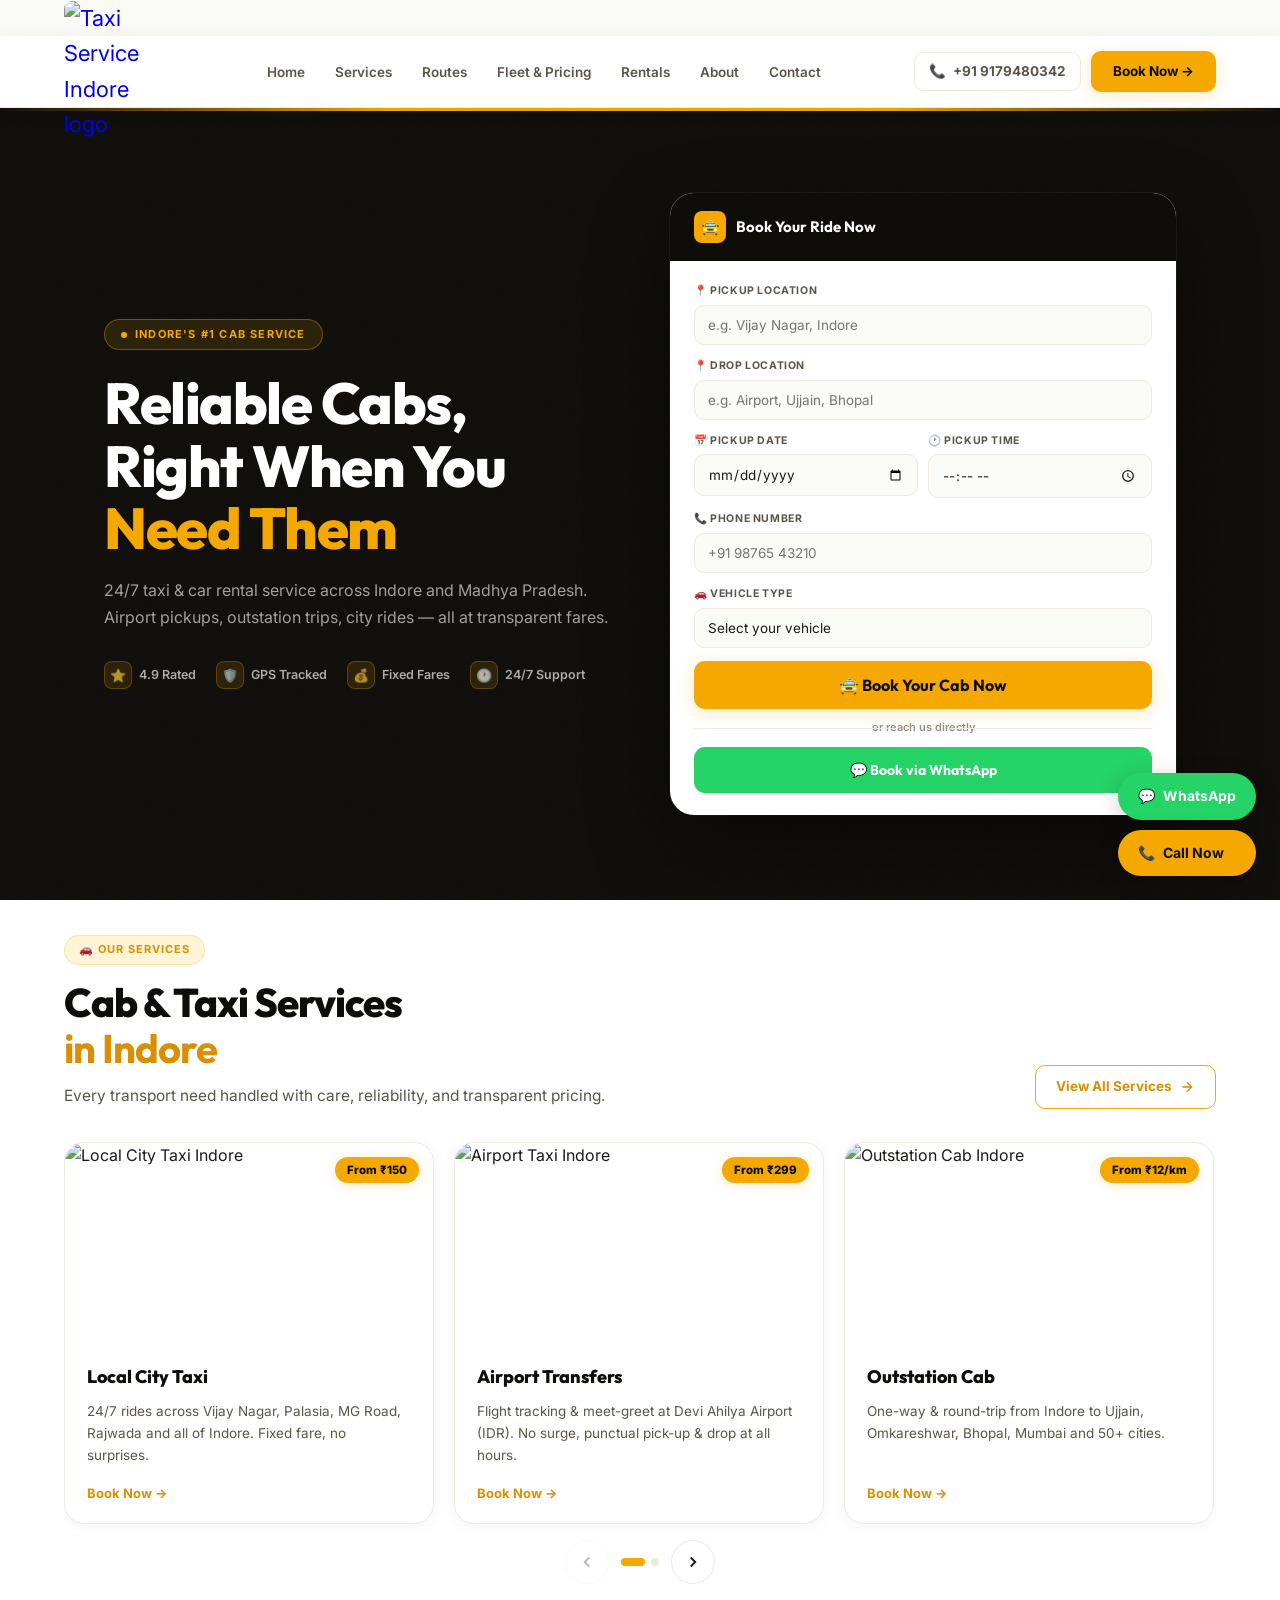
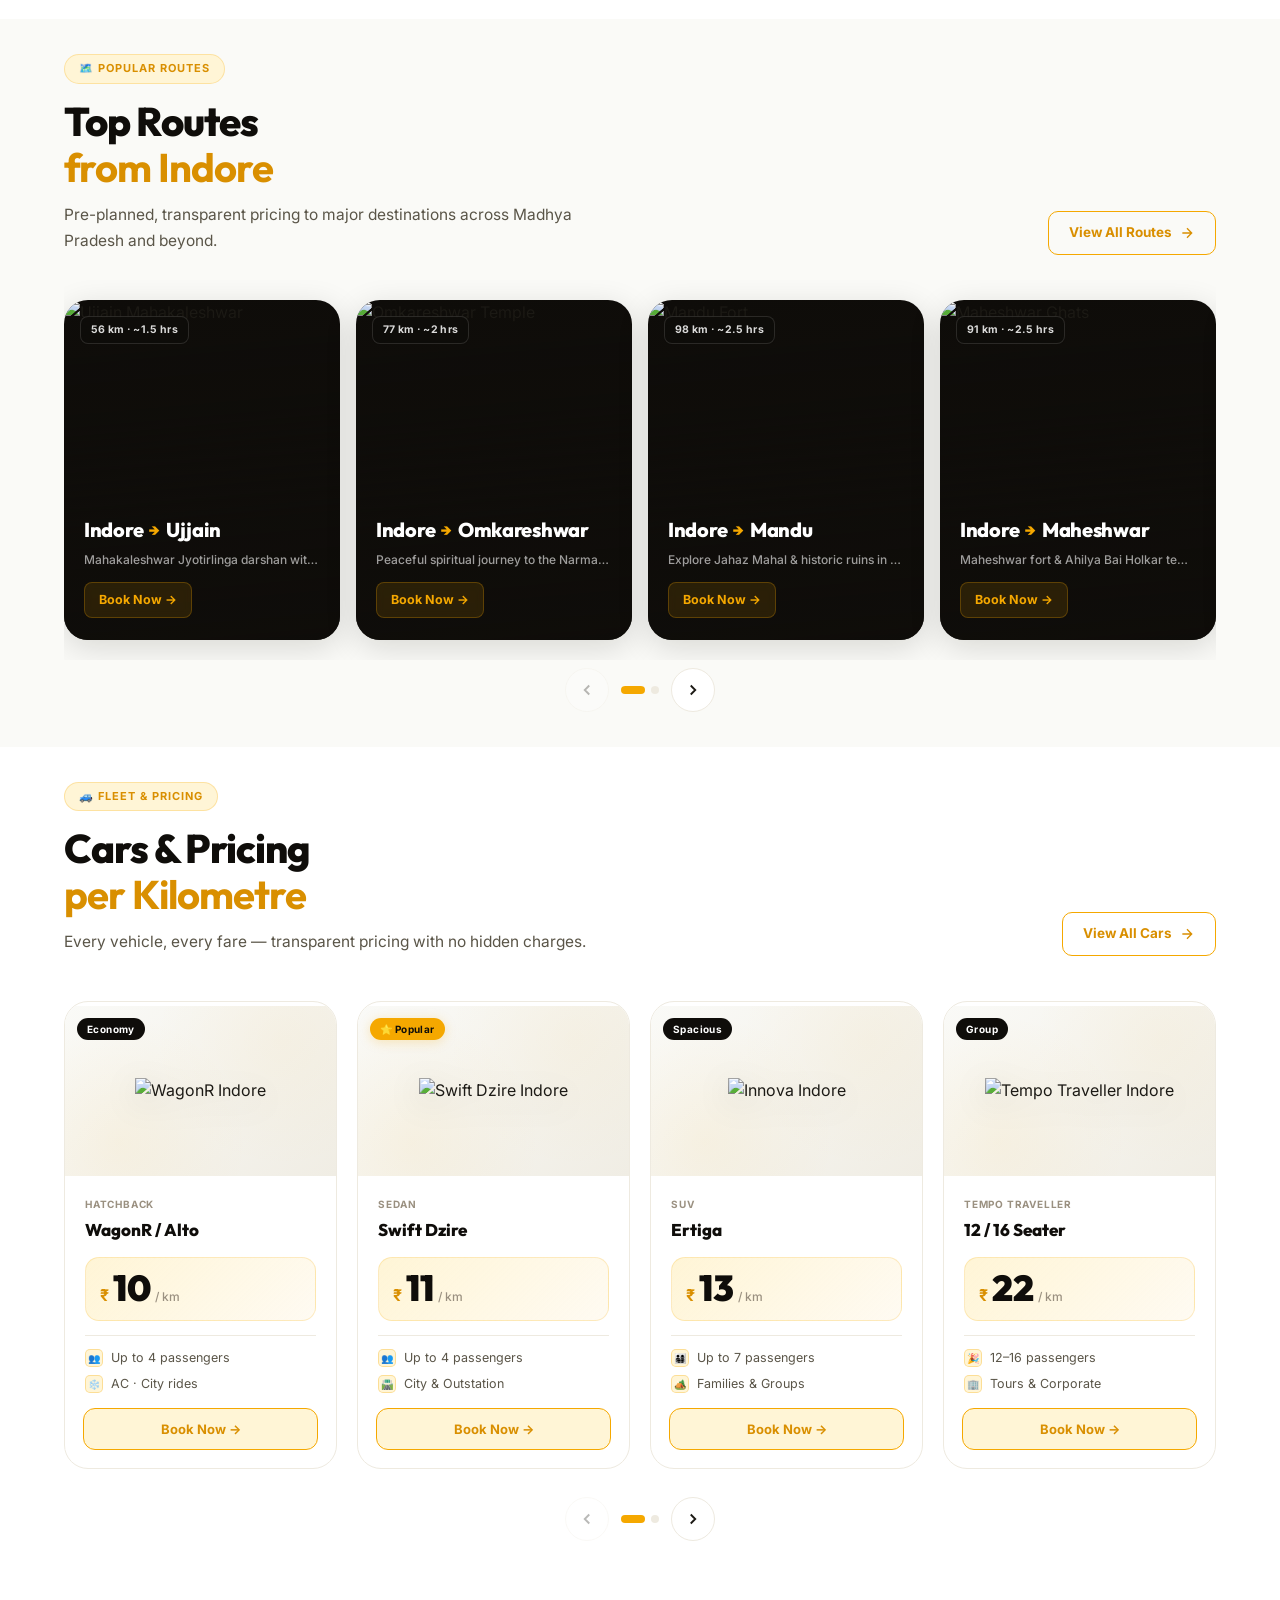
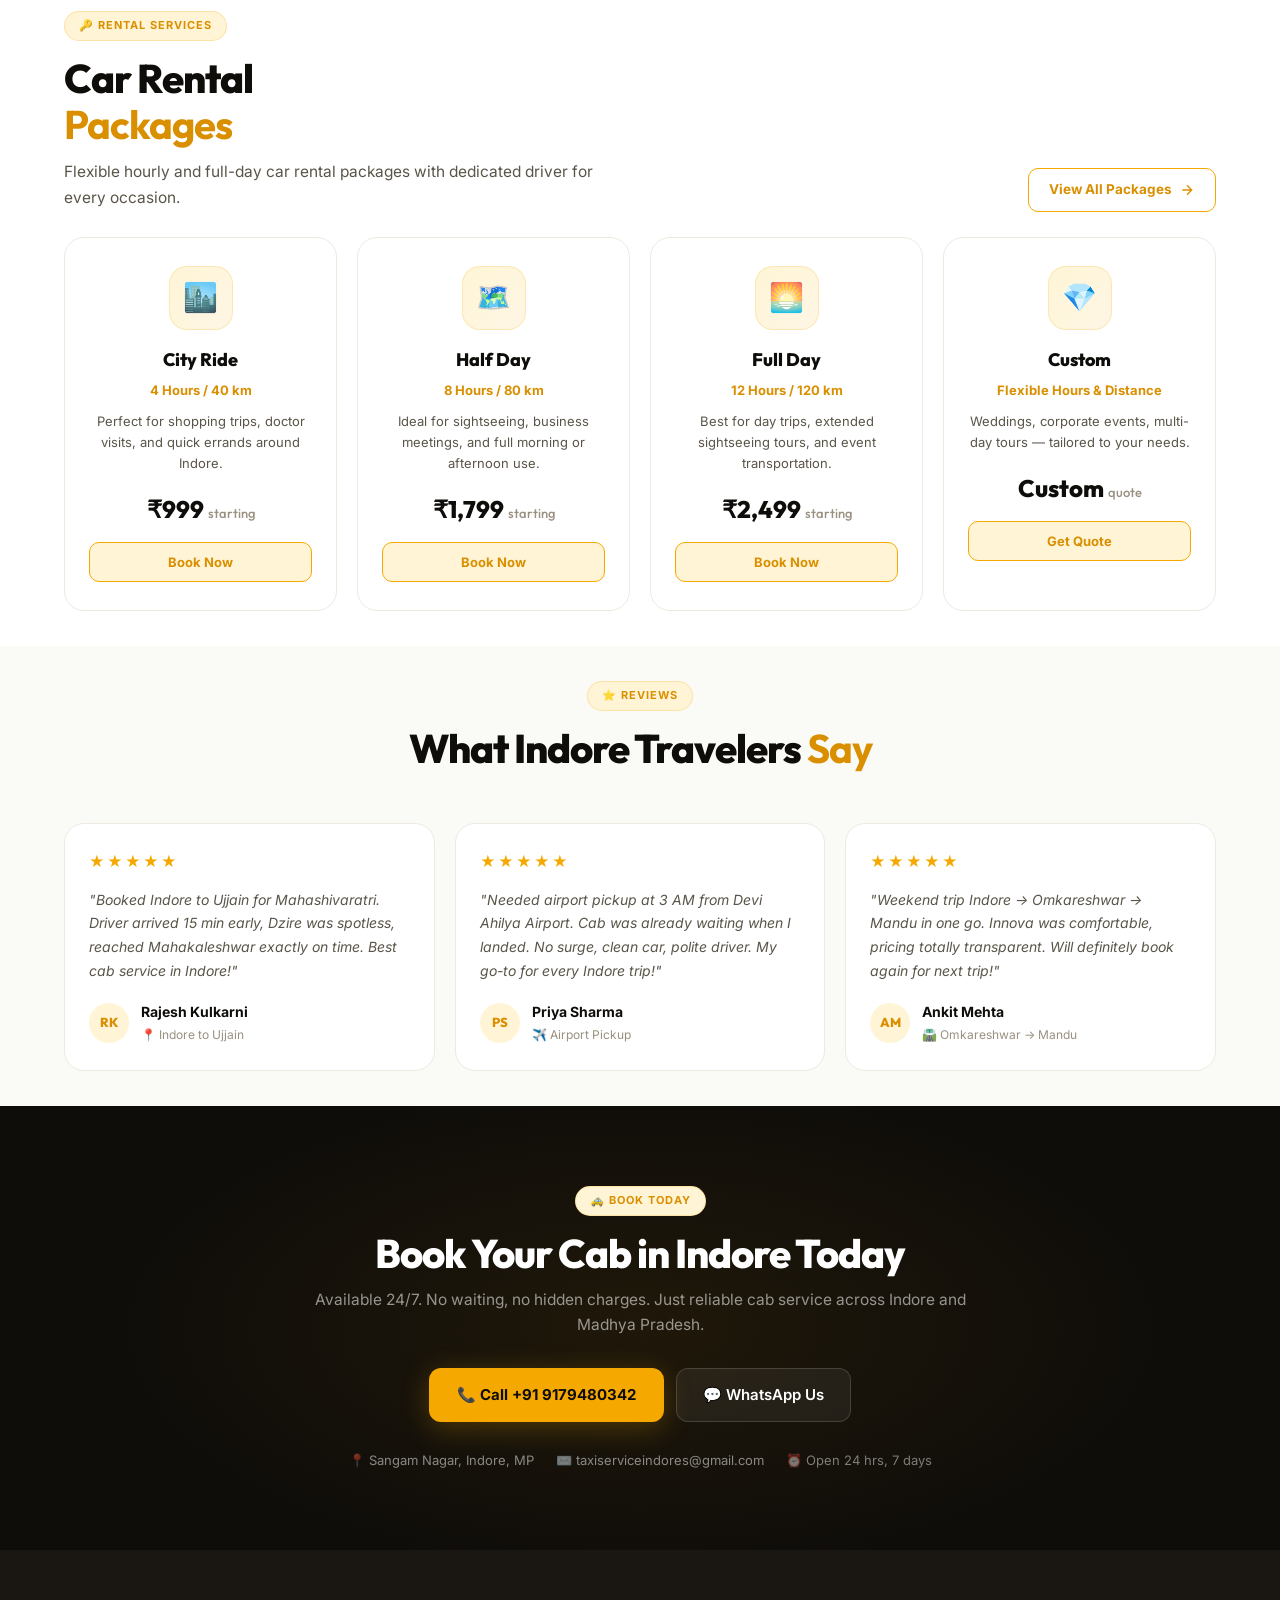
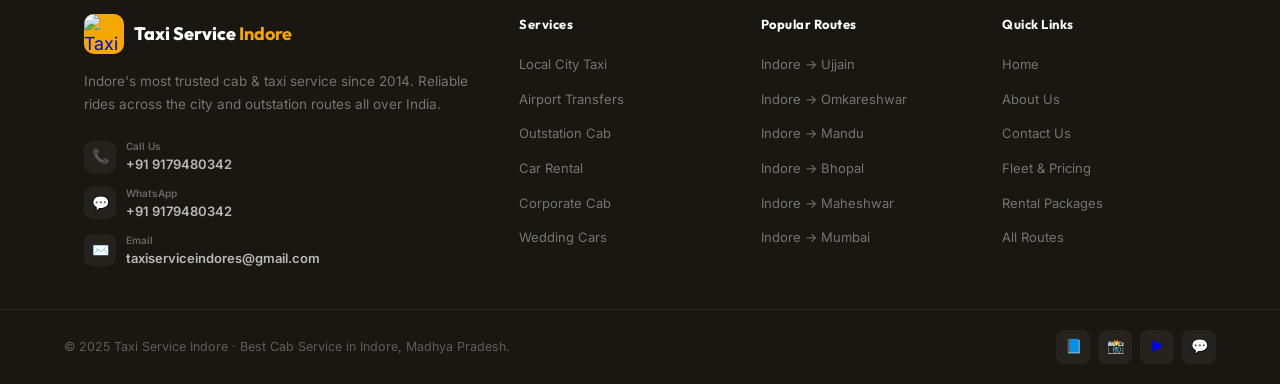
==== commit 90f65f9f: "update" ====
--- a/index.html
+++ b/index.html
@@ -857,9 +857,9 @@
   <div class="topbar" id="topbar">
     <div class="topbar-inner">
       <div class="tb-left">
-        <div class="tb-item">📞 <a href="tel:+917312345678">+91 731 234 5678</a></div>
-        <div class="tb-item">✉️ <a href="mailto:info@taxiserviceindore.in">info@taxiserviceindore.in</a></div>
-        <div class="tb-item">📍 Vijay Nagar, Indore, MP</div>
+        <div class="tb-item">📞 <a href="tel:+919179480342">+91 9179480342</a></div>
+        <div class="tb-item">✉️ <a href="mailto:taxiserviceindores@gmail.com">taxiserviceindores@gmail.com</a></div>
+        <div class="tb-item">📍 Sangam Nagar, Indore, MP</div>
       </div>
       <div class="tb-badge">🟢 Available 24/7</div>
     </div>
@@ -872,6 +872,7 @@
         <div class="logo-mark"><img src="https://res.cloudinary.com/dj3iwhwvr/image/upload/v1776084201/taxiserviceindore_logo_mpghna.jpg" alt="Taxi Service Indore logo"></div>
       </a>
       <ul class="nav-links">
+        <li><a href="index.html">Home</a></li>
         <li><a href="#services">Services</a></li>
         <li><a href="#routes">Routes</a></li>
         <li><a href="fleet.html">Fleet & Pricing</a></li>
@@ -880,7 +881,7 @@
         <li><a href="contactus.html">Contact</a></li>
       </ul>
       <div class="nav-actions">
-        <a href="tel:+917312345678" class="nav-tel"><span class="ring-icon">📞</span> +91 731 234 5678</a>
+        <a href="tel:+919179480342" class="nav-tel"><span class="ring-icon">📞</span> +91 9179480342</a>
         <a href="#booking" class="btn-book">Book Now →</a>
         <button class="hamburger" id="hamburger" onclick="toggleMenu()">
           <span></span><span></span><span></span>
@@ -901,8 +902,8 @@
     <a href="contactus.html" onclick="closeMenu()">📞 Contact</a>
     <div class="mob-divider"></div>
     <div class="mob-cta">
-      <a href="tel:+917312345678" class="btn-primary" style="justify-content:center">📞 Call Now</a>
-      <a href="https://wa.me/917312345678" class="wa-btn" target="_blank">💬 WhatsApp</a>
+      <a href="tel:+919179480342" class="btn-primary" style="justify-content:center">📞 Call Now</a>
+      <a href="https://wa.me/919179480342" class="wa-btn" target="_blank">💬 WhatsApp</a>
     </div>
   </div>
 
@@ -958,7 +959,7 @@
           </div>
           <button class="bk-btn" onclick="doBook()">🚖 Book Your Cab Now</button>
           <div class="or-div">or reach us directly</div>
-          <a href="https://wa.me/917312345678?text=Hi+I+need+a+cab+in+Indore" class="wa-btn" target="_blank">💬 Book via WhatsApp</a>
+          <a href="https://wa.me/919179480342?text=Hi+I+need+a+cab+in+Indore" class="wa-btn" target="_blank">💬 Book via WhatsApp</a>
         </div>
       </div>
     </div>
@@ -982,7 +983,7 @@
             <div class="svc-slide"><div class="svc-card"><div class="svc-img"><img src="https://images.unsplash.com/photo-1436491865332-7a61a109cc05?w=600&auto=format&fit=crop&q=80" alt="Airport Taxi Indore" loading="lazy"><div class="svc-price-badge">From ₹299</div></div><div class="svc-body"><div class="svc-name">Airport Transfers</div><p class="svc-desc">Flight tracking & meet-greet at Devi Ahilya Airport (IDR). No surge, punctual pick-up & drop at all hours.</p><a href="#booking" class="svc-cta">Book Now →</a></div></div></div>
             <div class="svc-slide"><div class="svc-card"><div class="svc-img"><img src="https://images.unsplash.com/photo-1507035895480-2b3156c31fc8?w=600&auto=format&fit=crop&q=80" alt="Outstation Cab Indore" loading="lazy"><div class="svc-price-badge">From ₹12/km</div></div><div class="svc-body"><div class="svc-name">Outstation Cab</div><p class="svc-desc">One-way & round-trip from Indore to Ujjain, Omkareshwar, Bhopal, Mumbai and 50+ cities.</p><a href="#booking" class="svc-cta">Book Now →</a></div></div></div>
             <div class="svc-slide"><div class="svc-card"><div class="svc-img"><img src="https://images.unsplash.com/photo-1485291571150-772bcfc10da5?w=600&auto=format&fit=crop&q=80" alt="Car Rental Indore" loading="lazy"><div class="svc-price-badge">4/8/Full Day</div></div><div class="svc-body"><div class="svc-name">Car Rental with Driver</div><p class="svc-desc">Hourly & full-day rentals for corporate travel, weddings, sightseeing and family outings across MP.</p><a href="rental.html" class="svc-cta">View Packages →</a></div></div></div>
-            <div class="svc-slide"><div class="svc-card"><div class="svc-img"><img src="https://images.unsplash.com/photo-1521791055366-0d553872952f?w=600&auto=format&fit=crop&q=80" alt="Corporate Cab Indore" loading="lazy"><div class="svc-price-badge">Contract Rates</div></div><div class="svc-body"><div class="svc-name">Corporate Cab Service</div><p class="svc-desc">Monthly contracts for IT parks, offices and corporate campuses. GST invoices provided.</p><a href="#booking" class="svc-cta">Get Quote →</a></div></div></div>
+            <div class="svc-slide"><div class="svc-card"><div class="svc-img"><img src="https://shraddhacabs.com/images/a38.jpg" alt="Corporate Cab Indore" loading="lazy"><div class="svc-price-badge">Contract Rates</div></div><div class="svc-body"><div class="svc-name">Corporate Cab Service</div><p class="svc-desc">Monthly contracts for IT parks, offices and corporate campuses. GST invoices provided.</p><a href="#booking" class="svc-cta">Get Quote →</a></div></div></div>
             <div class="svc-slide"><div class="svc-card"><div class="svc-img"><img src="https://images.unsplash.com/photo-1519741497674-611481863552?w=600&auto=format&fit=crop&q=80" alt="Wedding Car Indore" loading="lazy"><div class="svc-price-badge">Luxury Fleet</div></div><div class="svc-body"><div class="svc-name">Wedding Cars</div><p class="svc-desc">Decked luxury cars and fleets for wedding ceremonies, receptions, and baraat processions in Indore.</p><a href="#booking" class="svc-cta">Enquire Now →</a></div></div></div>
           </div>
         </div>
@@ -1012,15 +1013,13 @@
 
             <div class="route-slide">
               <div class="route-card" onclick="doBook()">
-                <img class="route-card-img" src="https://images.unsplash.com/photo-1609947017136-9daf32a15c73?w=500&auto=format&fit=crop&q=80" alt="Ujjain Mahakaleshwar" loading="lazy">
+                <img class="route-card-img" src="https://images.unsplash.com/photo-1561361058-c24cecae35ca?w=500&auto=format&fit=crop&q=80" alt="Ujjain Mahakaleshwar" loading="lazy">
                 <div class="route-card-overlay"></div>
                 <div class="route-card-shimmer"></div>
-                <div class="route-card-price">From ₹899</div>
                 <div class="route-dist-badge">56 km · ~1.5 hrs</div>
                 <div class="route-card-content">
                   <div class="route-dest-line">Indore <span class="route-arrow-anim">→</span> Ujjain</div>
-                  <div class="route-subtitle">Mahakaleshwar Jyotirlinga Darshan</div>
-                  <div class="route-chips"><span class="route-chip-pill">Sedan ₹899</span><span class="route-chip-pill">SUV ₹1,299</span></div>
+                  <div class="route-subtitle">Mahakaleshwar Jyotirlinga darshan with a trusted local driver.</div>
                   <span class="route-book-cta">Book Now →</span>
                 </div>
               </div>
@@ -1028,15 +1027,13 @@
 
             <div class="route-slide">
               <div class="route-card" onclick="doBook()">
-                <img class="route-card-img" src="https://images.unsplash.com/photo-1590050752117-238cb4887e4f?w=500&auto=format&fit=crop&q=80" alt="Omkareshwar Temple" loading="lazy">
+                <img class="route-card-img" src="https://static2.tripoto.com/media/filter/tst/img/593133/TripDocument/1546496763_dsc00286_1.jpg" alt="Omkareshwar Temple" loading="lazy">
                 <div class="route-card-overlay"></div>
                 <div class="route-card-shimmer"></div>
-                <div class="route-card-price">From ₹1,199</div>
                 <div class="route-dist-badge">77 km · ~2 hrs</div>
                 <div class="route-card-content">
                   <div class="route-dest-line">Indore <span class="route-arrow-anim">→</span> Omkareshwar</div>
-                  <div class="route-subtitle">Narmada Jyotirlinga Island</div>
-                  <div class="route-chips"><span class="route-chip-pill">Sedan ₹1,199</span><span class="route-chip-pill">SUV ₹1,599</span></div>
+                  <div class="route-subtitle">Peaceful spiritual journey to the Narmada Jyotirlinga.</div>
                   <span class="route-book-cta">Book Now →</span>
                 </div>
               </div>
@@ -1047,12 +1044,10 @@
                 <img class="route-card-img" src="https://images.unsplash.com/photo-1524492412937-b28074a5d7da?w=500&auto=format&fit=crop&q=80" alt="Mandu Fort" loading="lazy">
                 <div class="route-card-overlay"></div>
                 <div class="route-card-shimmer"></div>
-                <div class="route-card-price">From ₹1,499</div>
                 <div class="route-dist-badge">98 km · ~2.5 hrs</div>
                 <div class="route-card-content">
                   <div class="route-dest-line">Indore <span class="route-arrow-anim">→</span> Mandu</div>
-                  <div class="route-subtitle">Jahaz Mahal & City of Joy</div>
-                  <div class="route-chips"><span class="route-chip-pill">Sedan ₹1,499</span><span class="route-chip-pill">SUV ₹1,899</span></div>
+                  <div class="route-subtitle">Explore Jahaz Mahal & historic ruins in the City of Joy.</div>
                   <span class="route-book-cta">Book Now →</span>
                 </div>
               </div>
@@ -1063,12 +1058,10 @@
                 <img class="route-card-img" src="https://images.unsplash.com/photo-1506461883276-594a12b11cf3?w=500&auto=format&fit=crop&q=80" alt="Maheshwar Ghats" loading="lazy">
                 <div class="route-card-overlay"></div>
                 <div class="route-card-shimmer"></div>
-                <div class="route-card-price">From ₹1,399</div>
                 <div class="route-dist-badge">91 km · ~2.5 hrs</div>
                 <div class="route-card-content">
                   <div class="route-dest-line">Indore <span class="route-arrow-anim">→</span> Maheshwar</div>
-                  <div class="route-subtitle">Historic Narmada River Ghats</div>
-                  <div class="route-chips"><span class="route-chip-pill">Sedan ₹1,399</span><span class="route-chip-pill">SUV ₹1,799</span></div>
+                  <div class="route-subtitle">Maheshwar fort & Ahilya Bai Holkar temple darshan.</div>
                   <span class="route-book-cta">Book Now →</span>
                 </div>
               </div>
@@ -1079,12 +1072,10 @@
                 <img class="route-card-img" src="https://images.unsplash.com/photo-1477587458883-47145ed94245?w=500&auto=format&fit=crop&q=80" alt="Bhopal City" loading="lazy">
                 <div class="route-card-overlay"></div>
                 <div class="route-card-shimmer"></div>
-                <div class="route-card-price">From ₹2,999</div>
                 <div class="route-dist-badge">195 km · ~3.5 hrs</div>
                 <div class="route-card-content">
                   <div class="route-dest-line">Indore <span class="route-arrow-anim">→</span> Bhopal</div>
-                  <div class="route-subtitle">City of Lakes, State Capital</div>
-                  <div class="route-chips"><span class="route-chip-pill">Sedan ₹2,999</span><span class="route-chip-pill">SUV ₹3,799</span></div>
+                  <div class="route-subtitle">Comfortable city ride to the City of Lakes.</div>
                   <span class="route-book-cta">Book Now →</span>
                 </div>
               </div>
@@ -1095,12 +1086,10 @@
                 <img class="route-card-img" src="https://images.unsplash.com/photo-1506905925346-21bda4d32df4?w=500&auto=format&fit=crop&q=80" alt="Pachmarhi Hills" loading="lazy">
                 <div class="route-card-overlay"></div>
                 <div class="route-card-shimmer"></div>
-                <div class="route-card-price">From ₹3,999</div>
                 <div class="route-dist-badge">256 km · ~5 hrs</div>
                 <div class="route-card-content">
                   <div class="route-dest-line">Indore <span class="route-arrow-anim">→</span> Pachmarhi</div>
                   <div class="route-subtitle">MP's Only Hill Station</div>
-                  <div class="route-chips"><span class="route-chip-pill">Sedan ₹3,999</span><span class="route-chip-pill">SUV ₹4,999</span></div>
                   <span class="route-book-cta">Book Now →</span>
                 </div>
               </div>
@@ -1111,12 +1100,10 @@
                 <img class="route-card-img" src="https://images.unsplash.com/photo-1564507592333-c60657eea523?w=500&auto=format&fit=crop&q=80" alt="Ahmedabad" loading="lazy">
                 <div class="route-card-overlay"></div>
                 <div class="route-card-shimmer"></div>
-                <div class="route-card-price">From ₹5,999</div>
                 <div class="route-dist-badge">400 km · ~7 hrs</div>
                 <div class="route-card-content">
                   <div class="route-dest-line">Indore <span class="route-arrow-anim">→</span> Ahmedabad</div>
                   <div class="route-subtitle">Gujarat — Sabarmati Ashram</div>
-                  <div class="route-chips"><span class="route-chip-pill">Sedan ₹5,999</span><span class="route-chip-pill">SUV ₹7,499</span></div>
                   <span class="route-book-cta">Book Now →</span>
                 </div>
               </div>
@@ -1152,12 +1139,36 @@
               <div class="fleet-card">
                 <div class="fleet-card-topbar"></div>
                 <div class="fleet-media">
-                  <img src="https://www.nicepng.com/png/detail/252-2526491_maruti-suzuki-wagonr-wagon-r-new-model.png" alt="WagonR Indore">
+                  <img src="https://www.autovista.in/assets/img/new_cars_colour_variants/new-wagonR-colour-silky-silver.jpg" alt="WagonR Indore">
                   <div class="fleet-badge">Economy</div>
                 </div>
                 <div class="fleet-body">
                   <div class="fleet-cat">Hatchback</div>
                   <div class="fleet-name">WagonR / Alto</div>
+                  <div class="fleet-price-block">
+                    <span class="fleet-currency">₹</span>
+                    <span class="fleet-price">10</span>
+                    <span class="fleet-price-unit">/ km</span>
+                  </div>
+                  <div class="fleet-feats">
+                    <div class="fleet-feat"><div class="fleet-feat-dot">👥</div> Up to 4 passengers</div>
+                    <div class="fleet-feat"><div class="fleet-feat-dot">❄️</div> AC · City rides</div>
+                  </div>
+                </div>
+                <button class="fleet-book-btn" onclick="doBook()">Book Now →</button>
+              </div>
+            </div>
+
+            <div class="fleet-slide">
+              <div class="fleet-card">
+                <div class="fleet-card-topbar"></div>
+                <div class="fleet-media">
+                  <img src="https://images.unsplash.com/photo-1619767886558-efdc259cde1a?w=400&auto=format&fit=crop&q=80" alt="Swift Dzire Indore">
+                  <div class="fleet-badge popular">⭐ Popular</div>
+                </div>
+                <div class="fleet-body">
+                  <div class="fleet-cat">Sedan</div>
+                  <div class="fleet-name">Swift Dzire </div>
                   <div class="fleet-price-block">
                     <span class="fleet-currency">₹</span>
                     <span class="fleet-price">11</span>
@@ -1165,7 +1176,7 @@
                   </div>
                   <div class="fleet-feats">
                     <div class="fleet-feat"><div class="fleet-feat-dot">👥</div> Up to 4 passengers</div>
-                    <div class="fleet-feat"><div class="fleet-feat-dot">❄️</div> AC · City rides</div>
+                    <div class="fleet-feat"><div class="fleet-feat-dot">🛣️</div> City & Outstation</div>
                   </div>
                 </div>
                 <button class="fleet-book-btn" onclick="doBook()">Book Now →</button>
@@ -1176,20 +1187,20 @@
               <div class="fleet-card">
                 <div class="fleet-card-topbar"></div>
                 <div class="fleet-media">
-                  <img src="https://images.unsplash.com/photo-1619767886558-efdc259cde1a?w=400&auto=format&fit=crop&q=80" alt="Swift Dzire Indore">
-                  <div class="fleet-badge popular">⭐ Popular</div>
+                  <img src="https://images.unsplash.com/photo-1594502184342-2e12f877aa73?w=400&auto=format&fit=crop&q=80" alt="Innova Indore">
+                  <div class="fleet-badge">Spacious</div>
                 </div>
                 <div class="fleet-body">
-                  <div class="fleet-cat">Sedan</div>
-                  <div class="fleet-name">Swift Dzire / Amaze</div>
+                  <div class="fleet-cat">SUV</div>
+                  <div class="fleet-name">Ertiga</div>
                   <div class="fleet-price-block">
                     <span class="fleet-currency">₹</span>
                     <span class="fleet-price">13</span>
                     <span class="fleet-price-unit">/ km</span>
                   </div>
                   <div class="fleet-feats">
-                    <div class="fleet-feat"><div class="fleet-feat-dot">👥</div> Up to 4 passengers</div>
-                    <div class="fleet-feat"><div class="fleet-feat-dot">🛣️</div> City & Outstation</div>
+                    <div class="fleet-feat"><div class="fleet-feat-dot">👨‍👩‍👧‍👦</div> Up to 7 passengers</div>
+                    <div class="fleet-feat"><div class="fleet-feat-dot">🏕️</div> Families & Groups</div>
                   </div>
                 </div>
                 <button class="fleet-book-btn" onclick="doBook()">Book Now →</button>
@@ -1200,31 +1211,7 @@
               <div class="fleet-card">
                 <div class="fleet-card-topbar"></div>
                 <div class="fleet-media">
-                  <img src="https://images.unsplash.com/photo-1594502184342-2e12f877aa73?w=400&auto=format&fit=crop&q=80" alt="Innova Indore">
-                  <div class="fleet-badge">Spacious</div>
-                </div>
-                <div class="fleet-body">
-                  <div class="fleet-cat">SUV</div>
-                  <div class="fleet-name">Innova / Ertiga</div>
-                  <div class="fleet-price-block">
-                    <span class="fleet-currency">₹</span>
-                    <span class="fleet-price">17</span>
-                    <span class="fleet-price-unit">/ km</span>
-                  </div>
-                  <div class="fleet-feats">
-                    <div class="fleet-feat"><div class="fleet-feat-dot">👨‍👩‍👧‍👦</div> Up to 7 passengers</div>
-                    <div class="fleet-feat"><div class="fleet-feat-dot">🏕️</div> Families & Groups</div>
-                  </div>
-                </div>
-                <button class="fleet-book-btn" onclick="doBook()">Book Now →</button>
-              </div>
-            </div>
-
-            <div class="fleet-slide">
-              <div class="fleet-card">
-                <div class="fleet-card-topbar"></div>
-                <div class="fleet-media">
-                  <img src="https://www.nicepng.com/png/detail/443-4432912_tempo-traveller-tempo-traveller-png.png" alt="Tempo Traveller Indore">
+                  <img src="https://rkvtravels.com/rkv-images-1/tempo-traveller-12-seater-rental-chennai.png" alt="Tempo Traveller Indore">
                   <div class="fleet-badge">Group</div>
                 </div>
                 <div class="fleet-body">
@@ -1363,12 +1350,12 @@
       <h2 class="sec-title">Book Your Cab in Indore Today</h2>
       <p>Available 24/7. No waiting, no hidden charges. Just reliable cab service across Indore and Madhya Pradesh.</p>
       <div class="cta-btns">
-        <a href="tel:+917312345678" class="cta-call">📞 Call +91 731 234 5678</a>
-        <a href="https://wa.me/917312345678" class="cta-wa" target="_blank" rel="noopener">💬 WhatsApp Us</a>
+        <a href="tel:+919179480342" class="cta-call">📞 Call +91 9179480342</a>
+        <a href="https://wa.me/919179480342" class="cta-wa" target="_blank" rel="noopener">💬 WhatsApp Us</a>
       </div>
       <div class="cta-info">
-        <div class="ci">📍 <a href="#">Vijay Nagar, Indore, MP</a></div>
-        <div class="ci">✉️ <a href="mailto:info@taxiserviceindore.in">info@taxiserviceindore.in</a></div>
+        <div class="ci">📍 <a href="#">Sangam Nagar, Indore, MP</a></div>
+        <div class="ci">✉️ <a href="mailto:taxiserviceindores@gmail.com">taxiserviceindores@gmail.com</a></div>
         <div class="ci">⏰ <span>Open 24 hrs, 7 days</span></div>
       </div>
     </div>
@@ -1384,9 +1371,9 @@
         </a>
         <p class="footer-tagline">Indore's most trusted cab & taxi service since 2014. Reliable rides across the city and outstation routes all over India.</p>
         <div class="footer-contacts">
-          <a href="tel:+917312345678" class="fci"><div class="fci-icon">📞</div><div><span class="fci-label">Call Us</span><span class="fci-val">+91 731 234 5678</span></div></a>
-          <a href="https://wa.me/917312345678" class="fci" target="_blank"><div class="fci-icon">💬</div><div><span class="fci-label">WhatsApp</span><span class="fci-val">+91 731 234 5678</span></div></a>
-          <a href="mailto:info@taxiserviceindore.in" class="fci"><div class="fci-icon">✉️</div><div><span class="fci-label">Email</span><span class="fci-val">info@taxiserviceindore.in</span></div></a>
+          <a href="tel:+919179480342" class="fci"><div class="fci-icon">📞</div><div><span class="fci-label">Call Us</span><span class="fci-val">+91 9179480342</span></div></a>
+          <a href="https://wa.me/919179480342" class="fci" target="_blank"><div class="fci-icon">💬</div><div><span class="fci-label">WhatsApp</span><span class="fci-val">+91 9179480342</span></div></a>
+          <a href="mailto:taxiserviceindores@gmail.com" class="fci"><div class="fci-icon">✉️</div><div><span class="fci-label">Email</span><span class="fci-val">taxiserviceindores@gmail.com</span></div></a>
         </div>
       </div>
       <div class="footer-nav-col">
@@ -1428,7 +1415,7 @@
         <p class="footer-copyright">© 2025 Taxi Service Indore · Best Cab Service in Indore, Madhya Pradesh.</p>
         <div class="footer-social">
           <a href="#" title="Facebook">📘</a><a href="#" title="Instagram">📸</a><a href="#" title="YouTube">▶️</a>
-          <a href="https://wa.me/917312345678" title="WhatsApp" target="_blank">💬</a>
+          <a href="https://wa.me/919179480342" title="WhatsApp" target="_blank">💬</a>
         </div>
       </div>
     </div>
@@ -1436,13 +1423,13 @@
 
   <!-- FLOAT BTNS -->
   <div class="float-btns">
-    <a href="https://wa.me/917312345678" class="fb fb-wa" target="_blank" rel="noopener"><span>💬</span><span>WhatsApp</span></a>
-    <a href="tel:+917312345678" class="fb fb-call"><span>📞</span><span>Call Now</span></a>
+    <a href="https://wa.me/919179480342" class="fb fb-wa" target="_blank" rel="noopener"><span>💬</span><span>WhatsApp</span></a>
+    <a href="tel:+919179480342" class="fb fb-call"><span>📞</span><span>Call Now</span></a>
   </div>
 
   <!-- SCHEMA -->
   <script type="application/ld+json">
-  {"@context":"https://schema.org","@type":"LocalBusiness","name":"Taxi Service Indore","description":"Best cab, taxi and car rental service in Indore, Madhya Pradesh.","telephone":"+917312345678","email":"info@taxiserviceindore.in","address":{"@type":"PostalAddress","addressLocality":"Indore","addressRegion":"Madhya Pradesh","addressCountry":"IN"},"aggregateRating":{"@type":"AggregateRating","ratingValue":"4.9","reviewCount":"847"}}
+  {"@context":"https://schema.org","@type":"LocalBusiness","name":"Taxi Service Indore","description":"Best cab, taxi and car rental service in Indore, Madhya Pradesh.","telephone":"+919179480342","email":"taxiserviceindores@gmail.com","address":{"@type":"PostalAddress","addressLocality":"Indore","addressRegion":"Madhya Pradesh","addressCountry":"IN"},"aggregateRating":{"@type":"AggregateRating","ratingValue":"4.9","reviewCount":"847"}}
   </script>
 
   <script>
@@ -1469,7 +1456,7 @@
     }
 
     /* ── BOOK HANDLER ── */
-    function doBook() { window.location.href = 'tel:+917312345678'; }
+    function doBook() { window.location.href = 'tel:+919179480342'; }
 
     /* ── GENERIC CAROUSEL ── */
     const carousels = {
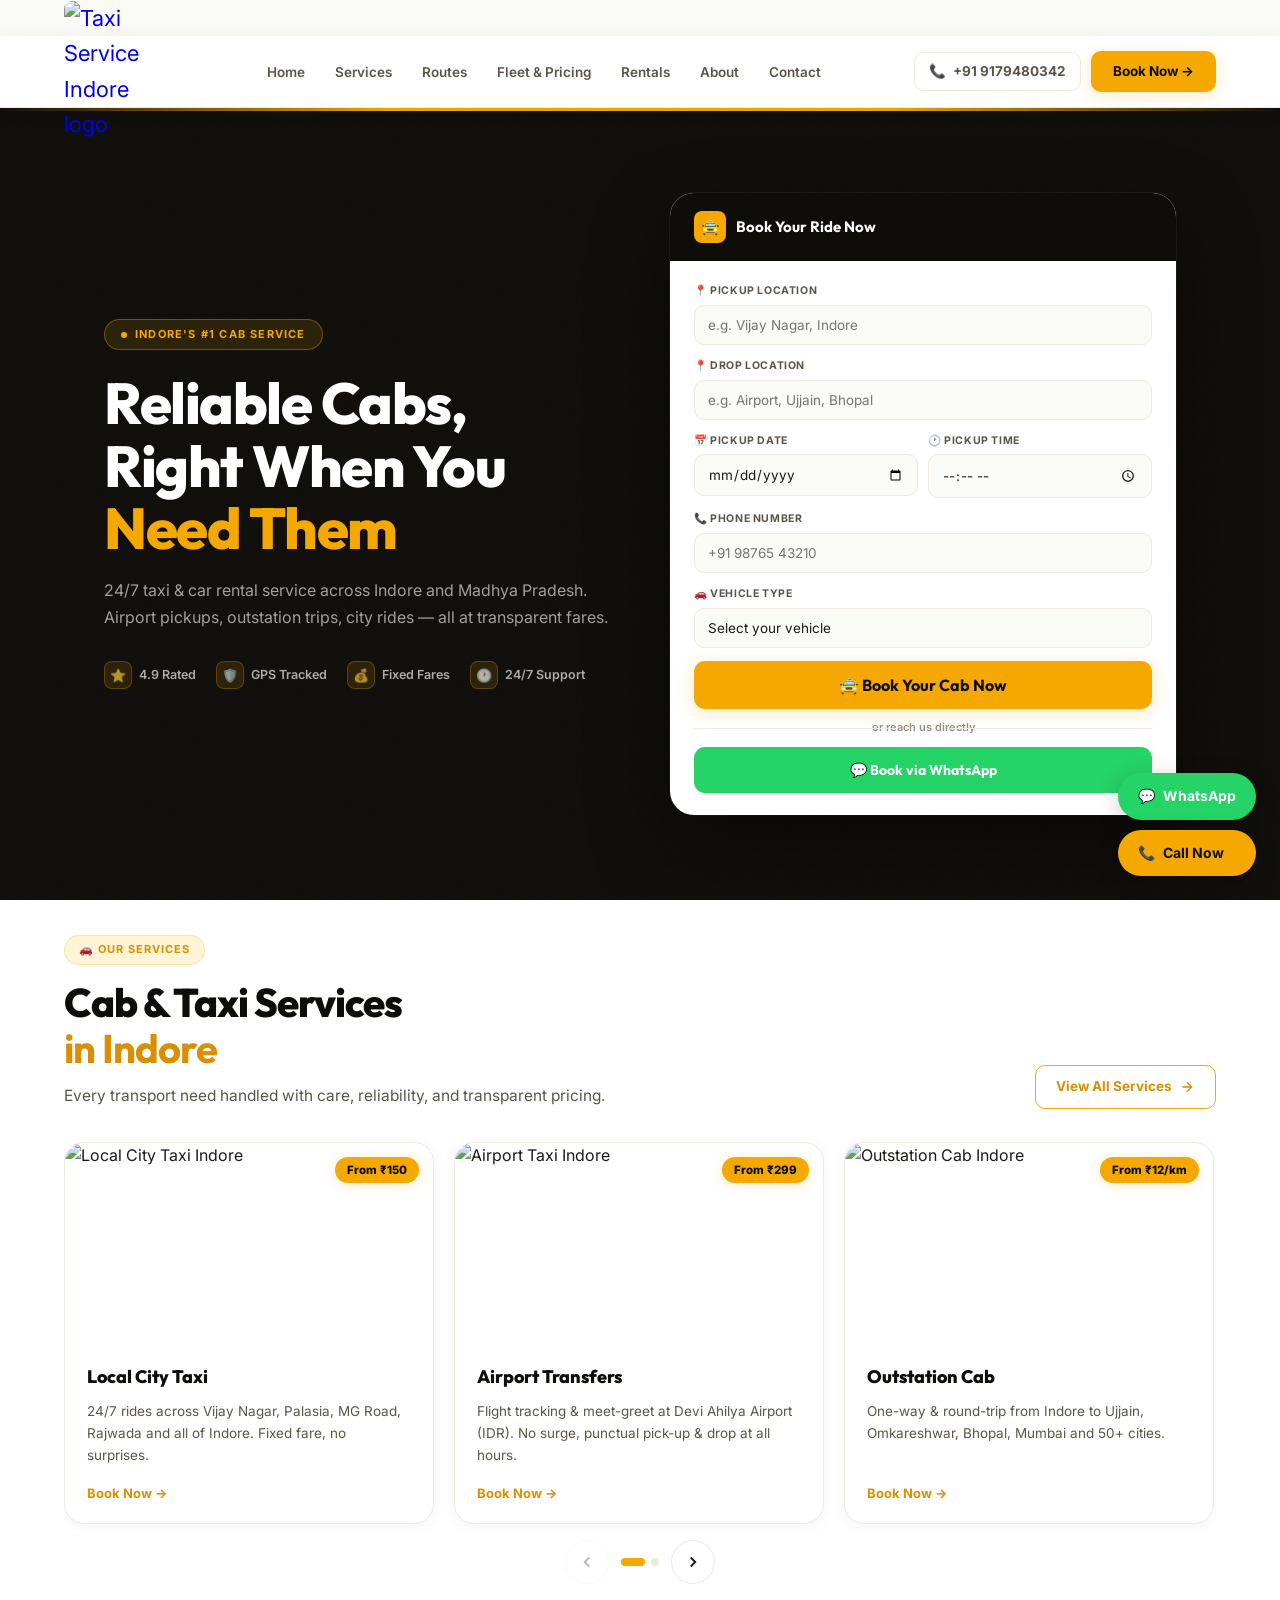
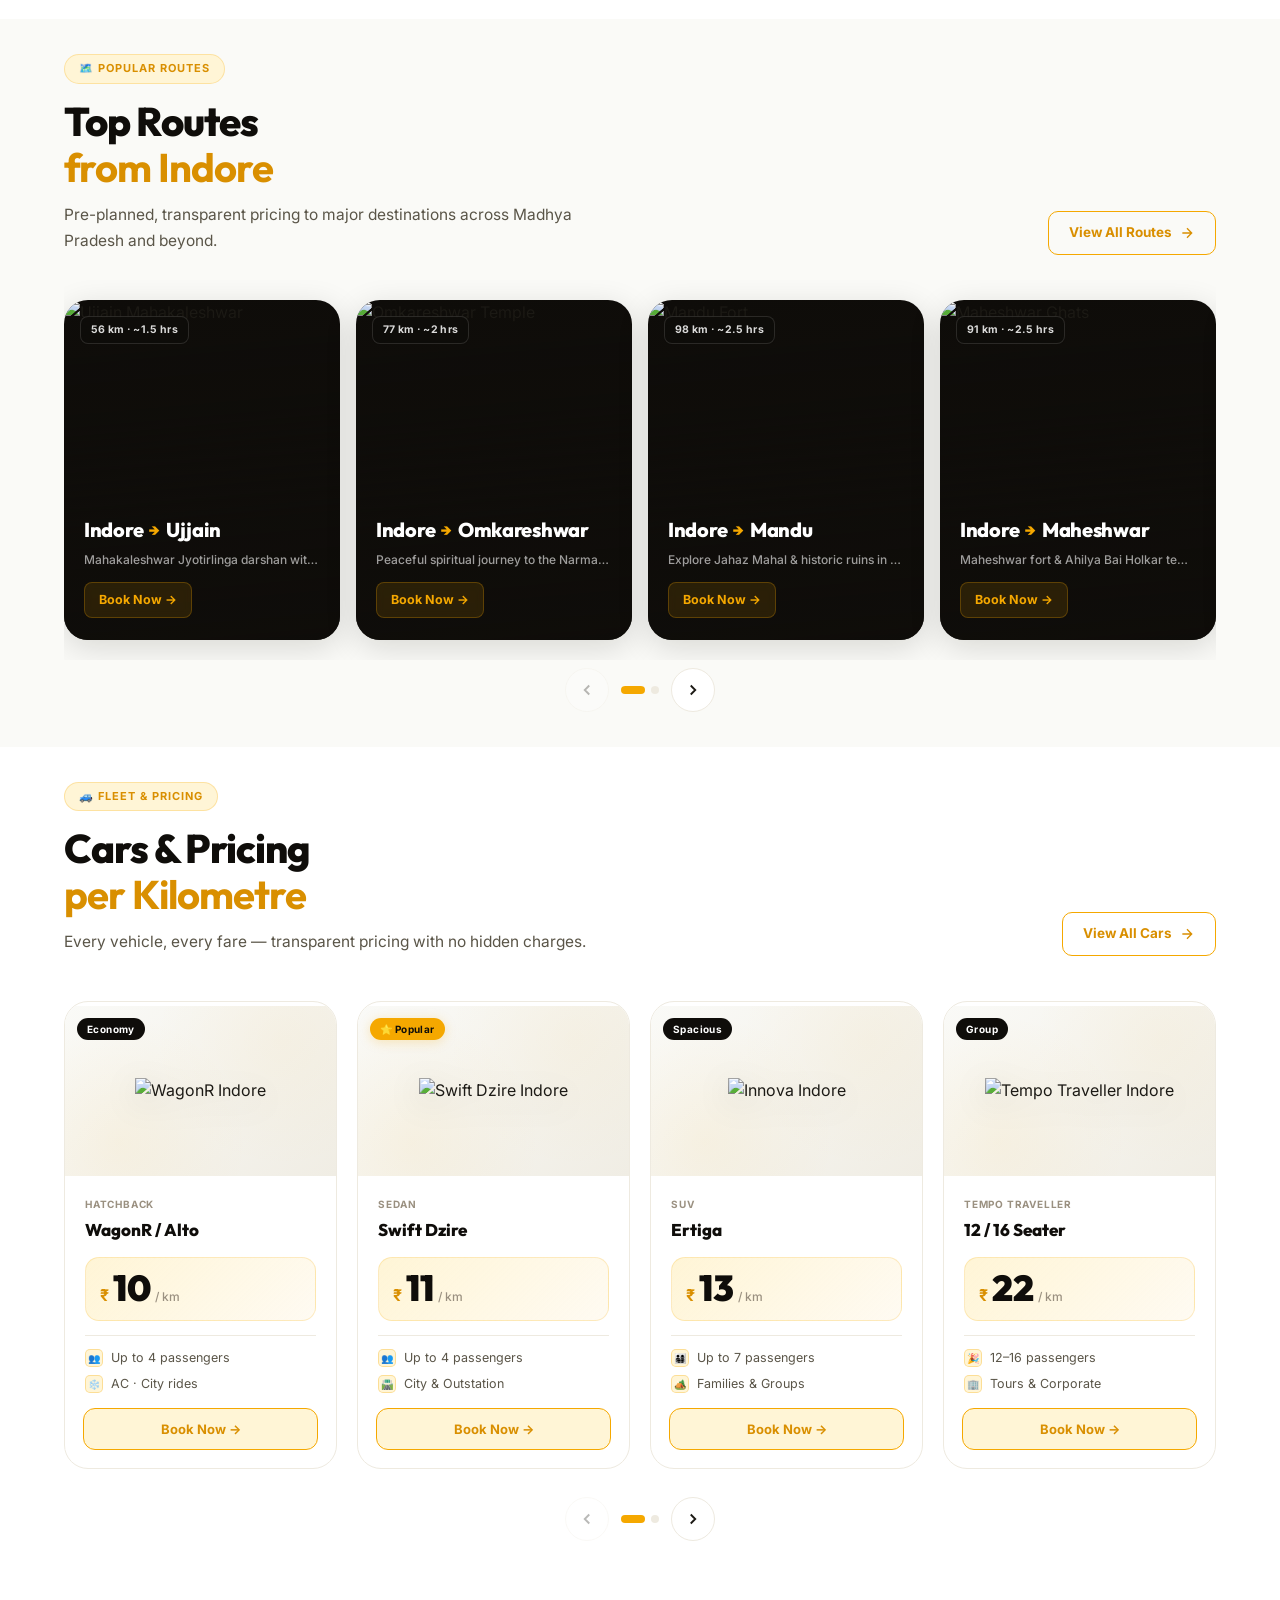
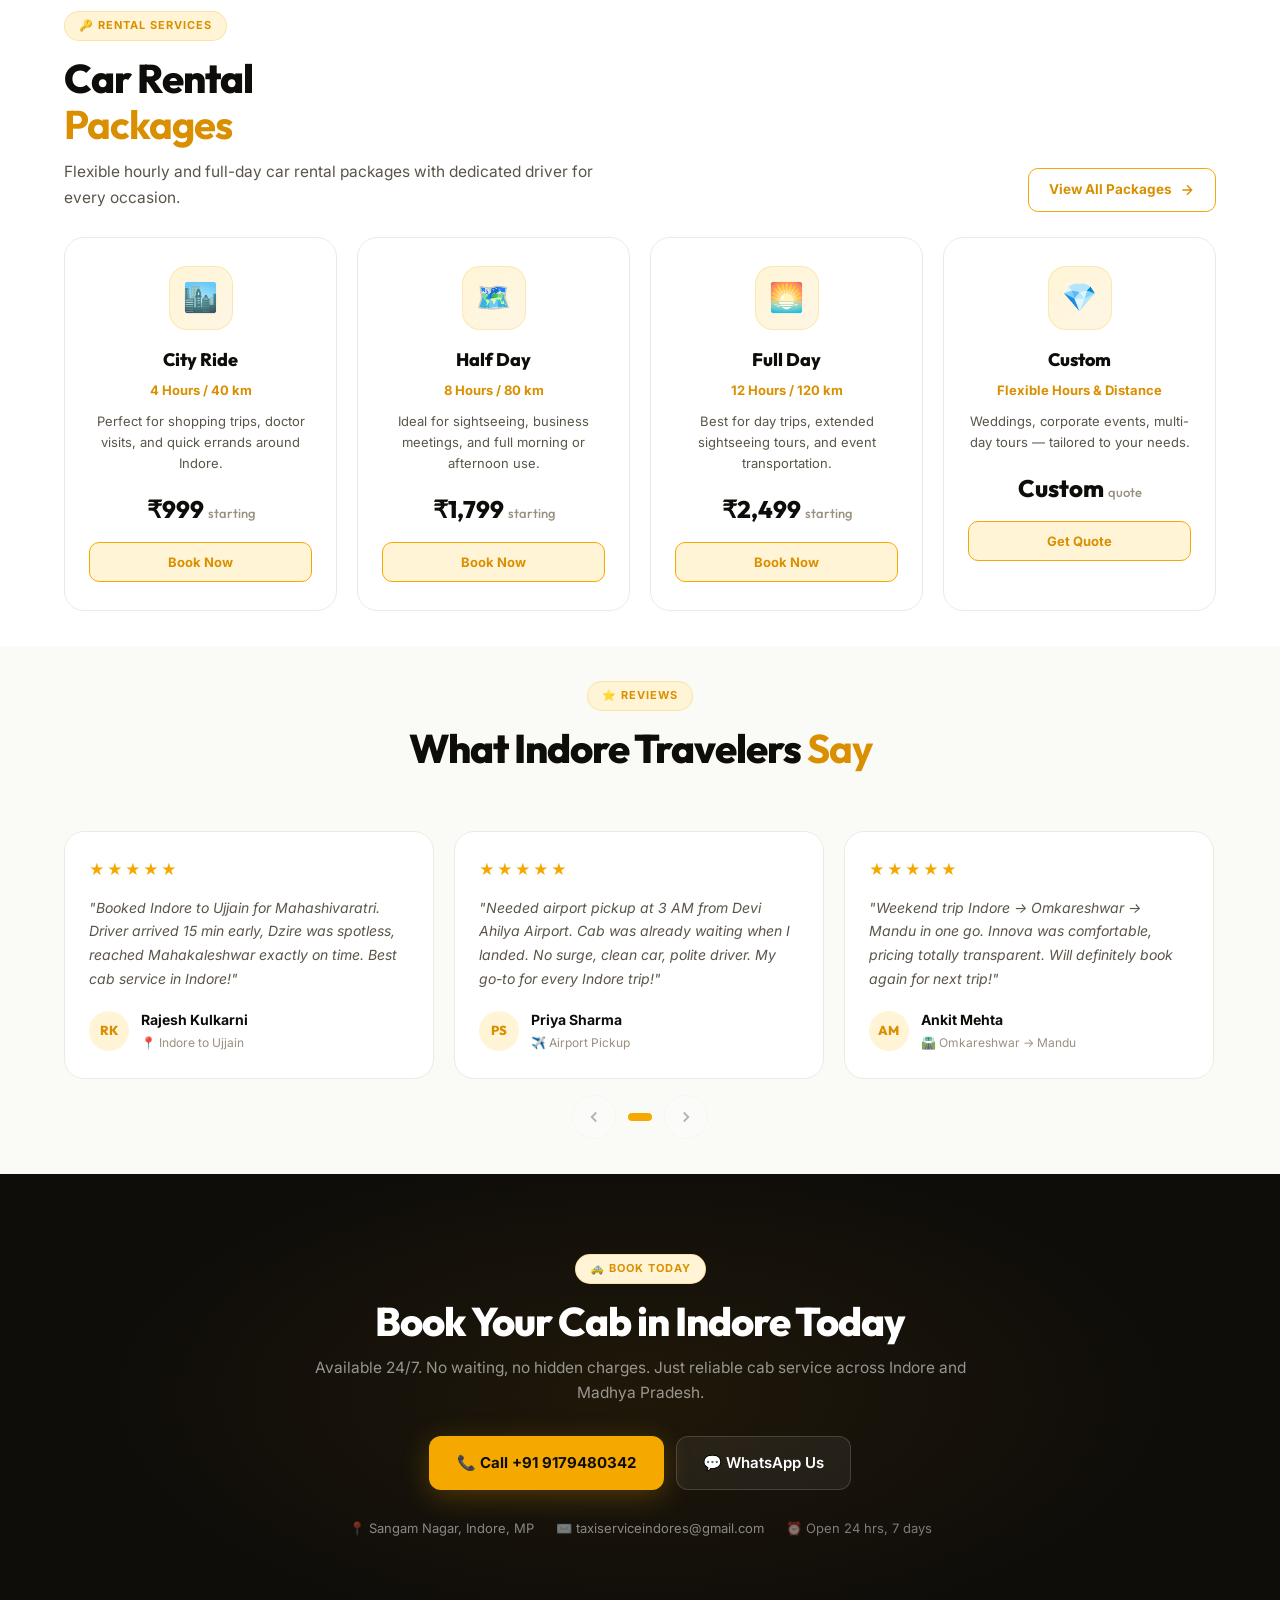
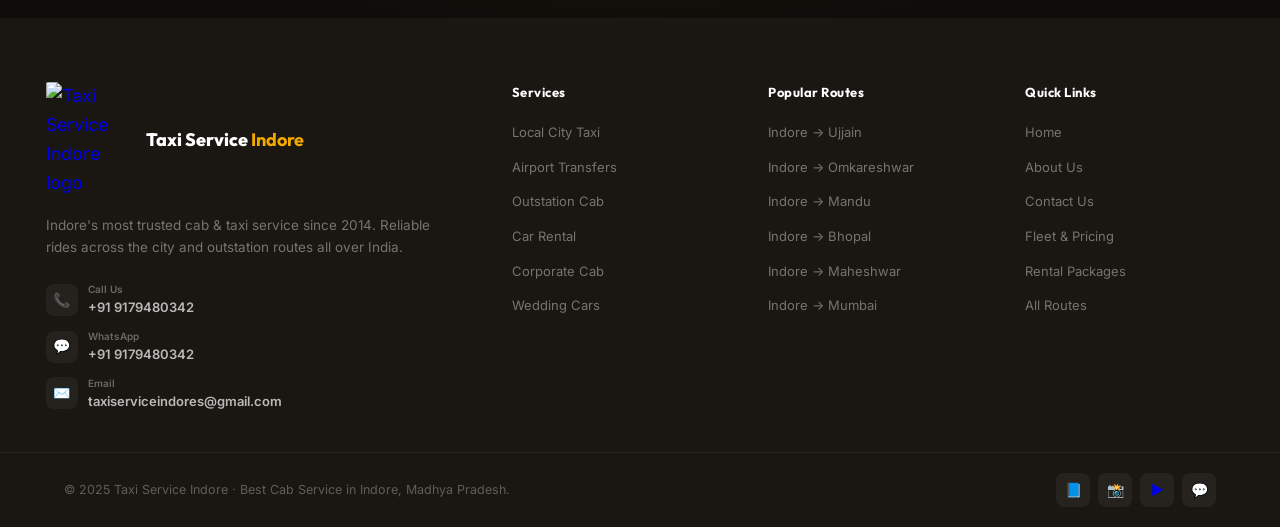
==== commit 3f933592: "update the header and footer" ====
--- a/index.html
+++ b/index.html
@@ -276,6 +276,9 @@
     .svc-track-outer { overflow: hidden; border-radius: 16px; }
     .svc-track { display: flex; padding-top: 8px; padding-bottom: 8px;gap: 20px; transition: transform 0.45s cubic-bezier(0.16,1,0.3,1); }
     .svc-slide { flex: 0 0 calc(33.333% - 14px); }
+    .rev-track-outer { overflow: hidden; border-radius: 16px; }
+    .rev-track { display: flex; padding-top: 8px; padding-bottom: 8px; gap: 20px; transition: transform 0.45s cubic-bezier(0.16,1,0.3,1); }
+    .rev-slide { flex: 0 0 calc(33.333% - 14px); }
     .svc-card { background: white; border-radius: 20px; overflow: hidden; border: 1.5px solid var(--border); transition: all 0.3s ease; box-shadow: 0 2px 16px rgba(15,13,10,0.05); height: 100%; display: flex; flex-direction: column; }
     .svc-card:hover { transform: translateY(-6px); box-shadow: 0 20px 48px rgba(15,13,10,0.12); border-color: var(--primary); }
     .svc-img { position: relative; height: 200px; overflow: hidden; }
@@ -518,7 +521,6 @@
       align-items: center;
       justify-content: center;
       overflow: hidden;
-      padding: 16px;
     }
     /* subtle bg pattern */
     .fleet-media::before {
@@ -529,8 +531,8 @@
                          radial-gradient(circle at 80% 20%, rgba(245,168,0,0.04) 0%, transparent 50%);
     }
     .fleet-media img {
-      max-height: 130px; max-width: 100%;
-      object-fit: contain;
+      max-height: 100%; max-width: 100%;
+      object-fit: cover;
       transition: transform 0.45s cubic-bezier(0.16,1,0.3,1), filter 0.4s;
       position: relative; z-index: 1;
       filter: drop-shadow(0 8px 16px rgba(15,13,10,0.12));
@@ -761,9 +763,9 @@
 
     /* ══ FOOTER ══ */
     footer { background: var(--dark2); }
-    .footer-top { max-width: 1240px; margin: 0 auto; padding: 64px 5% 40px; display: grid; grid-template-columns: 2fr 1fr 1fr 1fr; gap: 48px; }
+    .footer-top { max-width: 1240px; margin: 0 auto; padding: 64px 2% 40px; display: grid; grid-template-columns: 2fr 1fr 1fr 1fr; gap: 48px; }
     .footer-logo { display: flex; align-items: center; gap: 10px; text-decoration: none; margin-bottom: 16px; }
-    .footer-logo-icon { width: 40px; height: 40px; background: var(--primary); border-radius: 10px; display: flex; align-items: center; justify-content: center; font-size: 18px; overflow: hidden; }
+    .footer-logo-icon { width: 90px;  border-radius: 2px; display: flex; align-items: center; justify-content: center; font-size: 18px; overflow: hidden; }
     .footer-logo-icon img { width: 100%; height: 100%; object-fit: contain; display: block; }
     .footer-logo-text { font-family: var(--font-h); font-size: 18px; font-weight: 800; color: white; }
     .footer-logo-text b { color: var(--primary); }
@@ -796,6 +798,7 @@
       .hero-left { align-items: center; text-align: center; }
       .hero-trust { justify-content: center; }
       .svc-slide { flex: 0 0 calc(50% - 10px); }
+      .rev-slide { flex: 0 0 calc(50% - 10px); }
       .route-slide { flex: 0 0 calc(33.333% - 11px); }
       .fleet-slide { flex: 0 0 calc(33.333% - 14px); }
       .rental-grid { grid-template-columns: repeat(2, 1fr); }
@@ -803,6 +806,7 @@
     @media (max-width: 900px) {
       .why-grid { grid-template-columns: repeat(2, 1fr); }
       .rev-grid { grid-template-columns: 1fr 1fr; }
+      .rev-slide { flex: 0 0 calc(50% - 10px); }
       .footer-top { grid-template-columns: 1fr 1fr; gap: 32px; }
       .route-slide { flex: 0 0 calc(50% - 8px); }
       .fleet-slide { flex: 0 0 calc(50% - 10px); }
@@ -825,6 +829,7 @@
       .sec-head { margin-bottom: 28px; }
       .sec-title { font-size: 22px; }
       .svc-slide { flex: 0 0 85%; }
+      .rev-slide { flex: 0 0 85%; }
       .route-slide { flex: 0 0 80%; }
       .fleet-slide { flex: 0 0 80%; }
       .why-grid { grid-template-columns: 1fr; gap: 14px; }
@@ -1323,21 +1328,36 @@
         <div class="sec-label">⭐ Reviews</div>
         <h2 class="sec-title">What Indore Travelers <b>Say</b></h2>
       </div>
-      <div class="rev-grid">
-        <div class="rev-card reveal" itemscope itemtype="https://schema.org/Review">
-          <div class="rev-stars">★★★★★</div>
-          <p class="rev-text" itemprop="reviewBody">"Booked Indore to Ujjain for Mahashivaratri. Driver arrived 15 min early, Dzire was spotless, reached Mahakaleshwar exactly on time. Best cab service in Indore!"</p>
-          <div class="rev-user"><div class="rev-av">RK</div><div><p class="rev-name" itemprop="author">Rajesh Kulkarni</p><p class="rev-route">📍 Indore to Ujjain</p></div></div>
-        </div>
-        <div class="rev-card reveal" itemscope itemtype="https://schema.org/Review">
-          <div class="rev-stars">★★★★★</div>
-          <p class="rev-text" itemprop="reviewBody">"Needed airport pickup at 3 AM from Devi Ahilya Airport. Cab was already waiting when I landed. No surge, clean car, polite driver. My go-to for every Indore trip!"</p>
-          <div class="rev-user"><div class="rev-av">PS</div><div><p class="rev-name" itemprop="author">Priya Sharma</p><p class="rev-route">✈️ Airport Pickup</p></div></div>
-        </div>
-        <div class="rev-card reveal" itemscope itemtype="https://schema.org/Review">
-          <div class="rev-stars">★★★★★</div>
-          <p class="rev-text" itemprop="reviewBody">"Weekend trip Indore → Omkareshwar → Mandu in one go. Innova was comfortable, pricing totally transparent. Will definitely book again for next trip!"</p>
-          <div class="rev-user"><div class="rev-av">AM</div><div><p class="rev-name" itemprop="author">Ankit Mehta</p><p class="rev-route">🛣️ Omkareshwar → Mandu</p></div></div>
+      <div class="rev-carousel-wrap reveal">
+        <div class="rev-track-outer">
+          <div class="rev-track" id="testTrack">
+            <div class="rev-slide">
+              <div class="rev-card" itemscope itemtype="https://schema.org/Review">
+                <div class="rev-stars">★★★★★</div>
+                <p class="rev-text" itemprop="reviewBody">"Booked Indore to Ujjain for Mahashivaratri. Driver arrived 15 min early, Dzire was spotless, reached Mahakaleshwar exactly on time. Best cab service in Indore!"</p>
+                <div class="rev-user"><div class="rev-av">RK</div><div><p class="rev-name" itemprop="author">Rajesh Kulkarni</p><p class="rev-route">📍 Indore to Ujjain</p></div></div>
+              </div>
+            </div>
+            <div class="rev-slide">
+              <div class="rev-card" itemscope itemtype="https://schema.org/Review">
+                <div class="rev-stars">★★★★★</div>
+                <p class="rev-text" itemprop="reviewBody">"Needed airport pickup at 3 AM from Devi Ahilya Airport. Cab was already waiting when I landed. No surge, clean car, polite driver. My go-to for every Indore trip!"</p>
+                <div class="rev-user"><div class="rev-av">PS</div><div><p class="rev-name" itemprop="author">Priya Sharma</p><p class="rev-route">✈️ Airport Pickup</p></div></div>
+              </div>
+            </div>
+            <div class="rev-slide">
+              <div class="rev-card" itemscope itemtype="https://schema.org/Review">
+                <div class="rev-stars">★★★★★</div>
+                <p class="rev-text" itemprop="reviewBody">"Weekend trip Indore → Omkareshwar → Mandu in one go. Innova was comfortable, pricing totally transparent. Will definitely book again for next trip!"</p>
+                <div class="rev-user"><div class="rev-av">AM</div><div><p class="rev-name" itemprop="author">Ankit Mehta</p><p class="rev-route">🛣️ Omkareshwar → Mandu</p></div></div>
+              </div>
+            </div>
+          </div>
+        </div>
+        <div class="carousel-nav">
+          <button class="car-arrow" id="testPrev" onclick="carMove('test',-1)"><svg width="18" height="18" fill="none" stroke="currentColor" stroke-width="2.5" viewBox="0 0 24 24"><path d="M15 18l-6-6 6-6"/></svg></button>
+          <div class="car-dots" id="testDots"></div>
+          <button class="car-arrow" id="testNext" onclick="carMove('test',1)"><svg width="18" height="18" fill="none" stroke="currentColor" stroke-width="2.5" viewBox="0 0 24 24"><path d="M9 18l6-6-6-6"/></svg></button>
         </div>
       </div>
     </div>
@@ -1463,6 +1483,7 @@
       svc:    { track: null, slides: null, idx: 0, visCount: 3 },
       routes: { track: null, slides: null, idx: 0, visCount: 4 },
       fleet:  { track: null, slides: null, idx: 0, visCount: 4 },
+      test:   { track: null, slides: null, idx: 0, visCount: 3 },
     };
 
     function getVisCount(key) {
@@ -1470,14 +1491,15 @@
       if (key === 'svc')    return w < 680 ? 1 : w < 1100 ? 2 : 3;
       if (key === 'routes') return w < 680 ? 1 : w < 900 ? 2 : w < 1100 ? 3 : 4;
       if (key === 'fleet')  return w < 680 ? 1 : w < 900 ? 2 : w < 1100 ? 3 : 4;
+      if (key === 'test')   return w < 680 ? 1 : w < 1100 ? 2 : 3;
       return 3;
     }
 
     function initCarousel(key) {
       const c = carousels[key];
-      const ids = { svc: 'svcTrack', routes: 'routesTrack', fleet: 'fleetTrack' };
+      const ids = { svc: 'svcTrack', routes: 'routesTrack', fleet: 'fleetTrack', test: 'testTrack' };
       c.track = document.getElementById(ids[key]);
-      c.slides = c.track.children;
+      c.slides = c.track ? c.track.children : [];
       c.idx = 0;
       buildDots(key);
       updateCarousel(key);
@@ -1522,6 +1544,7 @@
       initCarousel('svc');
       initCarousel('routes');
       initCarousel('fleet');
+      initCarousel('test');
     });
     window.addEventListener('resize', () => {
       Object.keys(carousels).forEach(key => { buildDots(key); updateCarousel(key); });
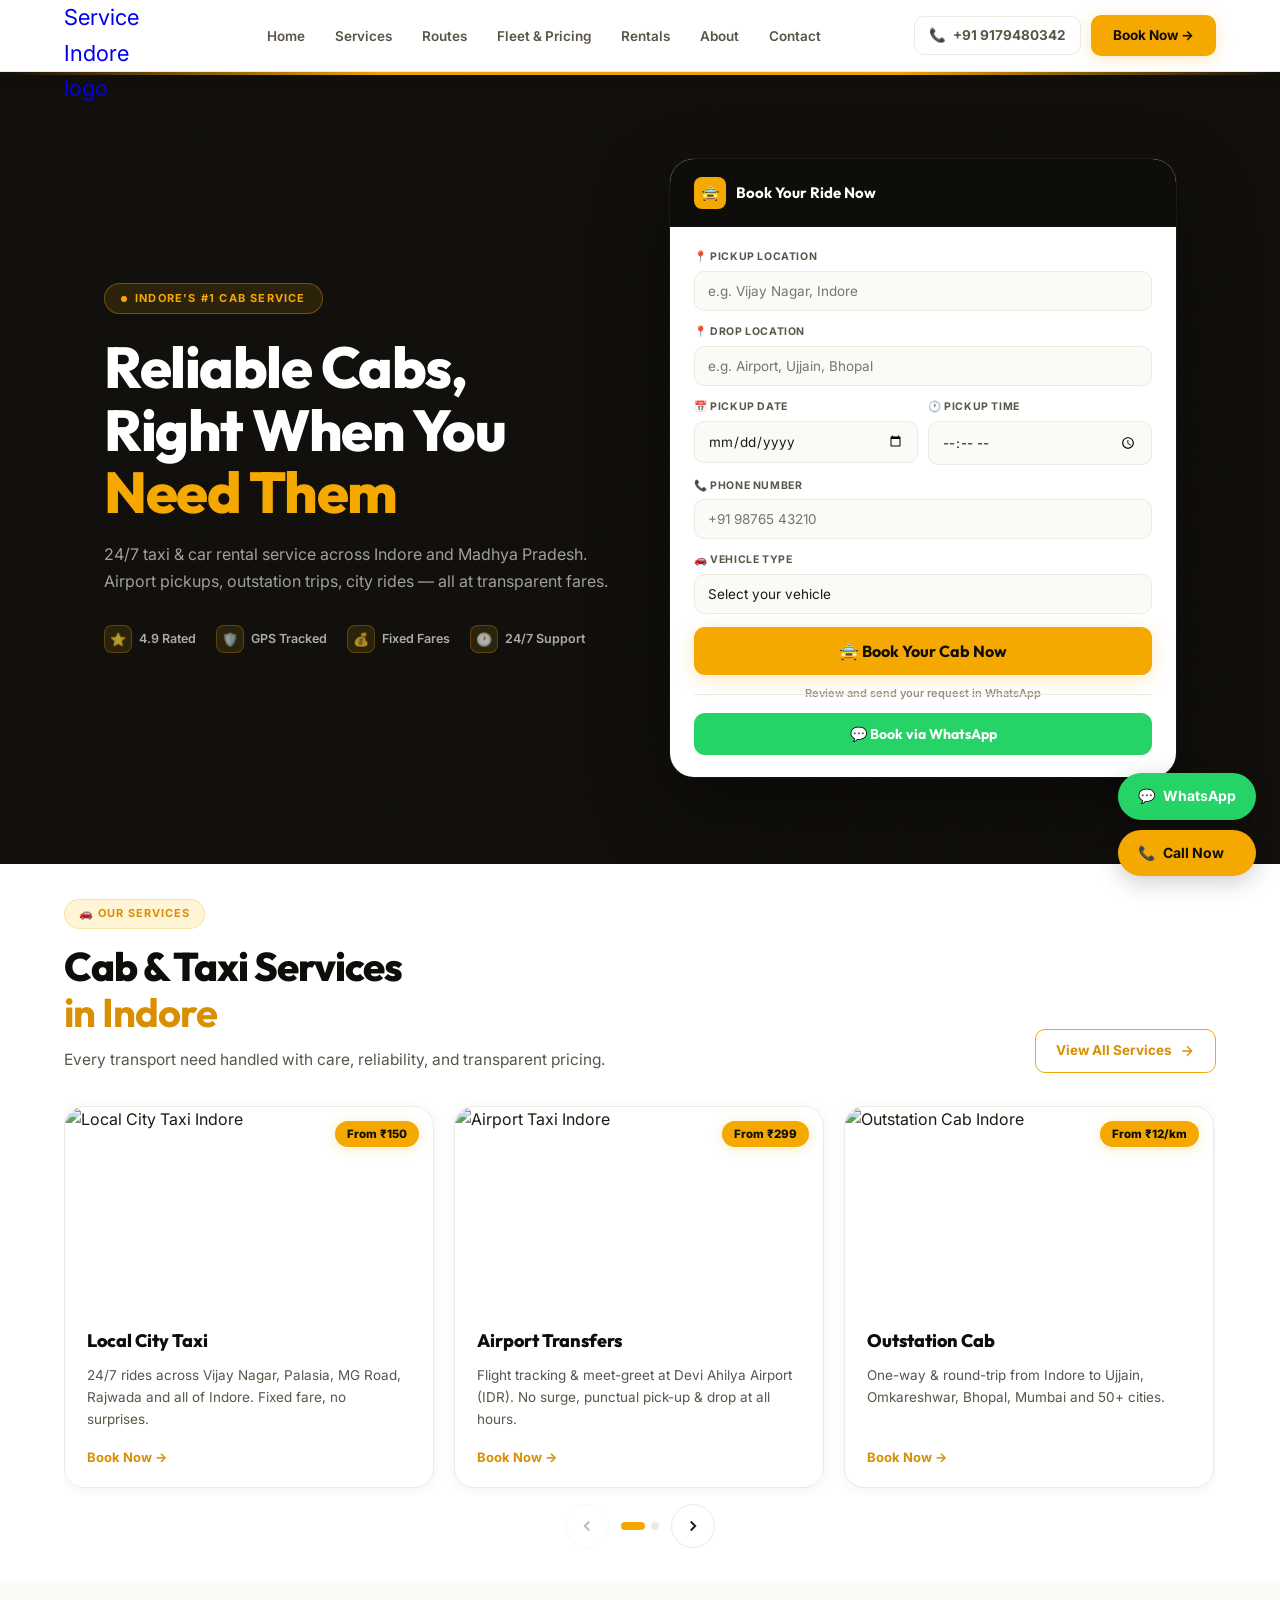
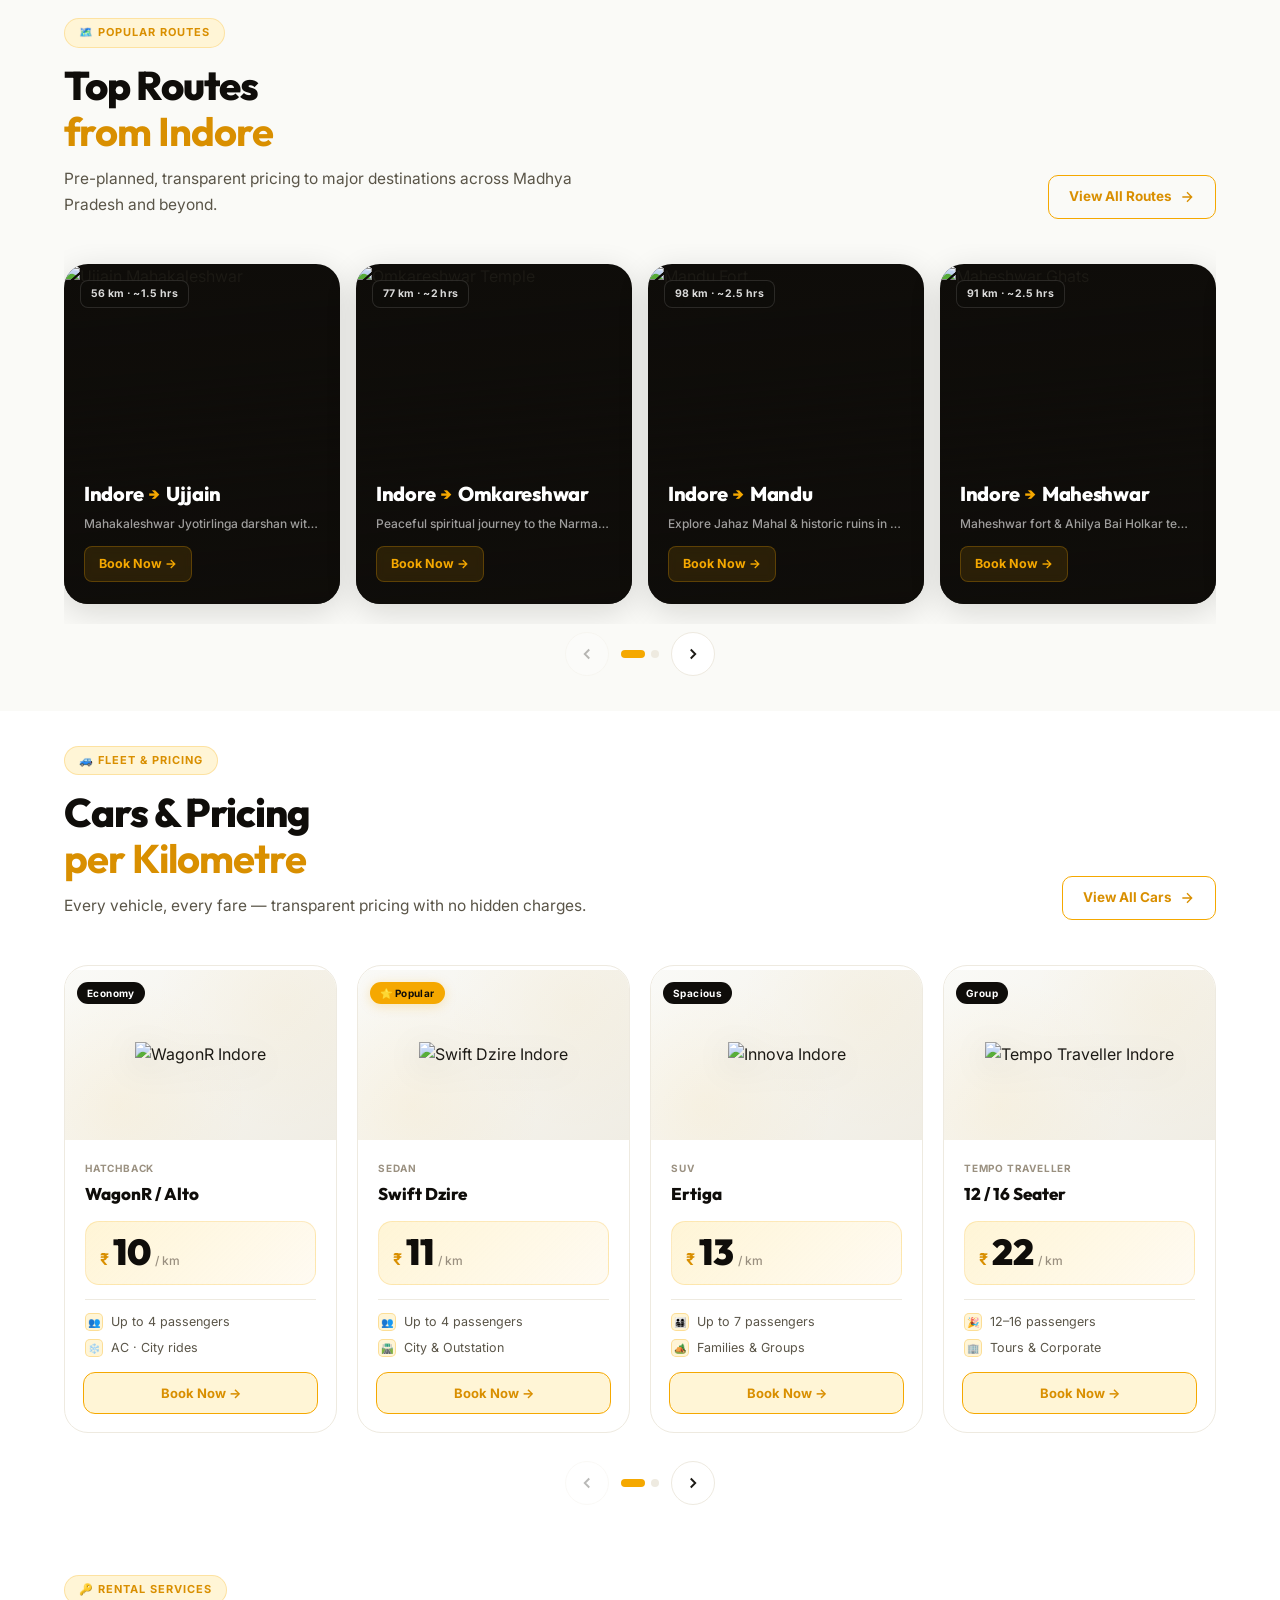
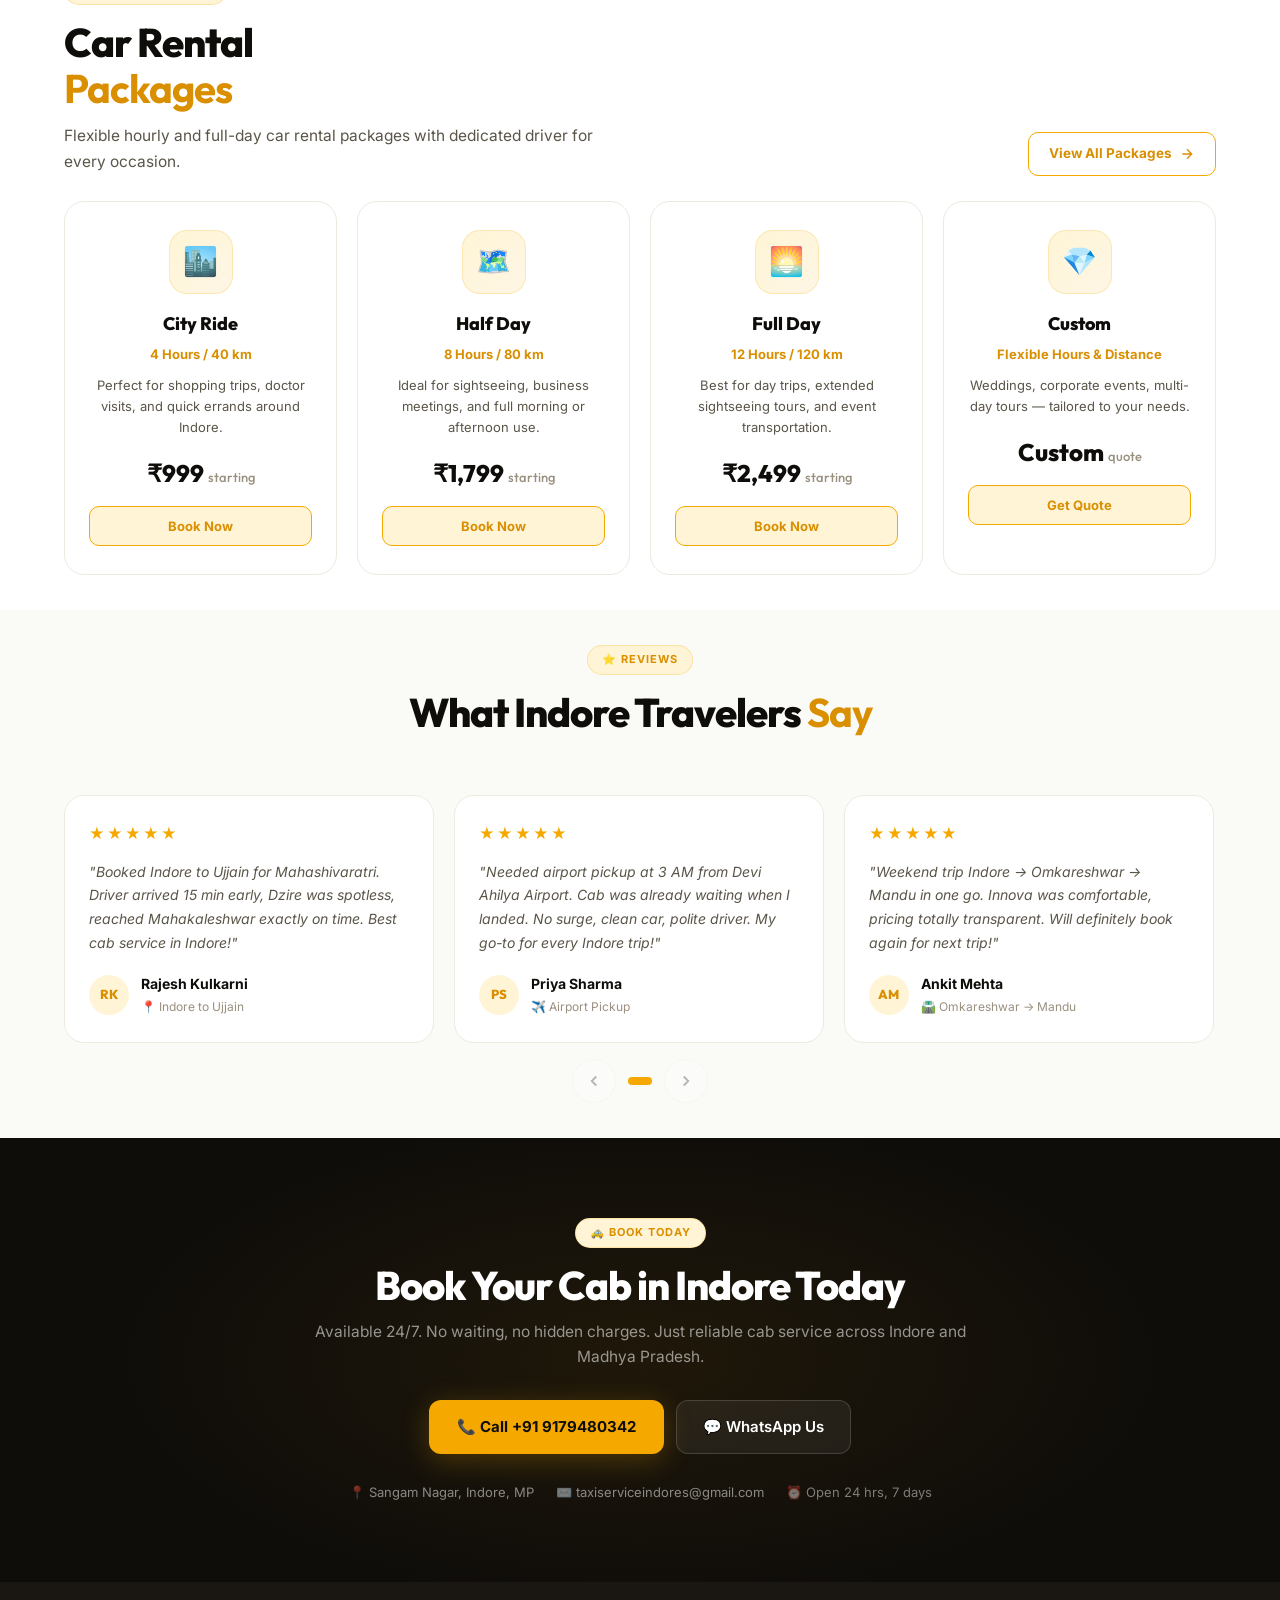
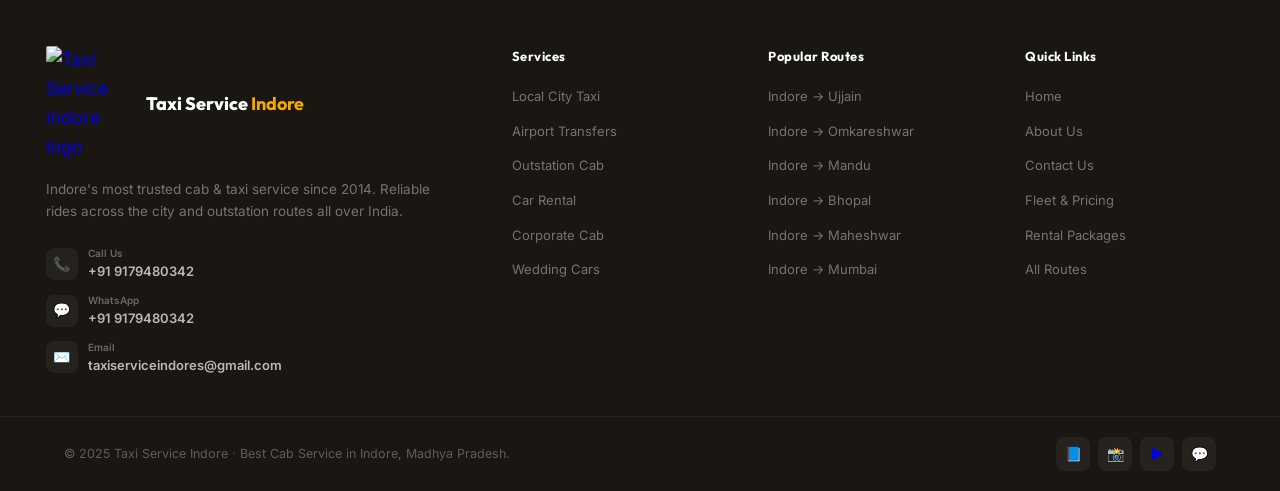
==== commit 33652333: "fixed bugs" ====
--- a/index.html
+++ b/index.html
@@ -4,9 +4,15 @@
 <head>
   <meta charset="UTF-8">
   <meta name="viewport" content="width=device-width, initial-scale=1.0">
-  <meta name="description"
-    content="Best cab, taxi & car rental service in Indore. Book local taxi, outstation cabs to Ujjain, Omkareshwar, Mandu. Airport pickup & drop. 24/7 support. Call now!">
-  <title>Taxi Service Indore | Cab Service | Car Rental | Book Now</title>
+  <title>Taxi Service Indore | Cab Service Indore | Car Rental Indore | Indore Ujjain Omkareshwar Taxi</title>
+  <meta name="keywords" content="Taxi Service Indore, Cab Service Indore, Car Rental Indore, Cab Booking, Car Booking, Car Rental Near Me, Vehicle Rental Near Me, Tour Package, Cab Service in Indore, Airport Taxi Indore, Indore Ujjain Taxi, Indore Omkareshwar Taxi, Indore Bhopal Taxi, Contact Taxi Service Indore">
+  <meta name="description" content="Book Best Taxi Service in Indore, Cab Service Indore & Car Rental Indore for local, airport, and outstation trips. Reliable Indore to Ujjain and Omkareshwar taxi with affordable fares and 24/7 service.">
+  <meta property="og:locale" content="en_US" />
+  <meta property="og:type" content="website" />
+  <meta property="og:title" content=" Taxi Service Indore | Cab Service Indore | Car Rental Indore | Indore Ujjain Omkareshwar Taxi " />
+  <meta property="og:description" content=" Book Best Taxi Service in Indore, Cab Service Indore & Car Rental Indore for local, airport, and outstation trips. Reliable Indore to Ujjain and Omkareshwar taxi with affordable fares and 24/7 service." />
+  <meta property="og:site_name" content="Taxi Services Indore " />
+
   <link rel="preconnect" href="https://fonts.googleapis.com">
   <link
     href="https://fonts.googleapis.com/css2?family=Outfit:wght@300;400;500;600;700;800;900&family=Inter:wght@300;400;500;600;700&display=swap"
@@ -39,23 +45,9 @@
     html { scroll-behavior: smooth; }
     body { font-family: var(--font-b); background: var(--bg); color: var(--text); overflow-x: hidden; line-height: 1.6; }
 
-    /* ══ TOPBAR ══ */
-    .topbar {
-      position: fixed; top: 0; left: 0; right: 0; z-index: 1000;
-      background: var(--dark); height: 36px; display: flex; align-items: center;
-      padding: 0 5%; transition: transform 0.3s ease;
-    }
-    .topbar.hide { transform: translateY(-100%); }
-    .topbar-inner { max-width: 1240px; width: 100%; margin: 0 auto; display: flex; align-items: center; justify-content: space-between; }
-    .tb-left { display: flex; gap: 18px; align-items: center; }
-    .tb-item { display: flex; align-items: center; gap: 5px; font-size: 11.5px; color: rgba(255,255,255,0.45); font-weight: 500; }
-    .tb-item a { color: rgba(255,255,255,0.6); text-decoration: none; transition: color 0.2s; }
-    .tb-item a:hover { color: var(--primary); }
-    .tb-badge { display: flex; align-items: center; gap: 5px; background: rgba(245,168,0,0.12); border: 1px solid rgba(245,168,0,0.22); color: var(--primary); font-size: 10.5px; font-weight: 700; padding: 2px 10px; border-radius: 100px; }
-
     /* ══ NAV ══ */
     nav {
-      position: fixed; top: 36px; left: 0; right: 0; z-index: 999;
+      position: fixed; top: 0; left: 0; right: 0; z-index: 999;
       background: rgba(255,255,255,0.97); backdrop-filter: blur(20px);
       border-bottom: 1px solid var(--border); height: 72px; padding: 0 5%;
       display: flex; align-items: center; justify-content: space-between;
@@ -79,7 +71,7 @@
     .btn-book:hover { background: var(--primary-dark); transform: translateY(-2px) scale(1.05); box-shadow: 0 10px 32px var(--primary-glow); }
     .hamburger { display: none; flex-direction: column; gap: 5px; cursor: pointer; background: none; border: none; padding: 4px; }
     .hamburger span { width: 22px; height: 2.5px; background: var(--text); border-radius: 2px; transition: all 0.3s; }
-    .header-offset { height: 108px; }
+    .header-offset { height: 72px; }
 
     /* ══ MOBILE MENU ══ */
     .mob-overlay { display: none; position: fixed; inset: 0; background: rgba(0,0,0,0.5); z-index: 990; }
@@ -813,7 +805,6 @@
       .frow { grid-template-columns: 1fr; }
     }
     @media (max-width: 680px) {
-      .topbar { display: none; }
       nav { top: 0; height: 60px; }
       .header-offset { height: 60px; }
       .nav-links,.nav-tel { display: none; }
@@ -854,21 +845,10 @@
       .route-card { height: 280px; }
     }
   </style>
+  <link rel="stylesheet" href="responsive.css">
 </head>
 
 <body>
-
-  <!-- TOPBAR -->
-  <div class="topbar" id="topbar">
-    <div class="topbar-inner">
-      <div class="tb-left">
-        <div class="tb-item">📞 <a href="tel:+919179480342">+91 9179480342</a></div>
-        <div class="tb-item">✉️ <a href="mailto:taxiserviceindores@gmail.com">taxiserviceindores@gmail.com</a></div>
-        <div class="tb-item">📍 Sangam Nagar, Indore, MP</div>
-      </div>
-      <div class="tb-badge">🟢 Available 24/7</div>
-    </div>
-  </div>
 
   <!-- NAV -->
   <nav id="navbar">
@@ -878,8 +858,8 @@
       </a>
       <ul class="nav-links">
         <li><a href="index.html">Home</a></li>
-        <li><a href="#services">Services</a></li>
-        <li><a href="#routes">Routes</a></li>
+        <li><a href="services-all.html">Services</a></li>
+        <li><a href="routes-all.html">Routes</a></li>
         <li><a href="fleet.html">Fleet & Pricing</a></li>
         <li><a href="rental.html">Rentals</a></li>
         <li><a href="aboutus.html">About</a></li>
@@ -887,7 +867,7 @@
       </ul>
       <div class="nav-actions">
         <a href="tel:+919179480342" class="nav-tel"><span class="ring-icon">📞</span> +91 9179480342</a>
-        <a href="#booking" class="btn-book">Book Now →</a>
+        <a href="#booking" class="btn-book" onclick="event.preventDefault();openBookingRequest('Cab booking')">Book Now →</a>
         <button class="hamburger" id="hamburger" onclick="toggleMenu()">
           <span></span><span></span><span></span>
         </button>
@@ -899,8 +879,8 @@
   <div class="mob-overlay" id="mobOverlay" onclick="closeMenu()"></div>
   <div class="mob-menu" id="mobMenu">
     <button class="mob-close" onclick="closeMenu()">✕</button>
-    <a href="#services" onclick="closeMenu()">🚗 Services</a>
-    <a href="#routes" onclick="closeMenu()">🗺️ Top Routes</a>
+    <a href="services-all.html" onclick="closeMenu()">🚗 Services</a>
+    <a href="routes-all.html" onclick="closeMenu()">🗺️ Top Routes</a>
     <a href="fleet.html" onclick="closeMenu()">🚙 Fleet & Pricing</a>
     <a href="rental.html" onclick="closeMenu()">🔑 Rentals</a>
     <a href="aboutus.html" onclick="closeMenu()">ℹ️ About Us</a>
@@ -944,28 +924,30 @@
           <div class="bk-head-icon">🚖</div>
           <h2>Book Your Ride Now</h2>
         </div>
-        <div class="bk-body">
-          <div class="fg"><label>📍 Pickup Location</label><input type="text" id="bookPickup" placeholder="e.g. Vijay Nagar, Indore" required></div>
-          <div class="fg"><label>📍 Drop Location</label><input type="text" id="bookDrop" placeholder="e.g. Airport, Ujjain, Bhopal" required></div>
+        <form class="bk-body" id="bookingForm">
+          <input type="hidden" id="bookService" name="service" value="Cab booking">
+          <div class="fg"><label for="bookPickup">📍 Pickup Location</label><input type="text" id="bookPickup" name="pickup" placeholder="e.g. Vijay Nagar, Indore" autocomplete="street-address" required></div>
+          <div class="fg"><label for="bookDrop">📍 Drop Location</label><input type="text" id="bookDrop" name="drop" placeholder="e.g. Airport, Ujjain, Bhopal" required></div>
           <div class="frow">
-            <div class="fg"><label>📅 Pickup Date</label><input type="date" id="bookDate" required></div>
-            <div class="fg"><label>🕐 Pickup Time</label><input type="time" id="bookTime" required></div>
+            <div class="fg"><label for="bookDate">📅 Pickup Date</label><input type="date" id="bookDate" name="date" required></div>
+            <div class="fg"><label for="bookTime">🕐 Pickup Time</label><input type="time" id="bookTime" name="time" required></div>
           </div>
-          <div class="fg"><label>📞 Phone Number</label><input type="tel" id="bookPhone" placeholder="+91 98765 43210" required></div>
-          <div class="fg"><label>🚗 Vehicle Type</label>
-            <select id="bookVehicle">
+          <div class="fg"><label for="bookPhone">📞 Phone Number</label><input type="tel" id="bookPhone" name="phone" placeholder="+91 98765 43210" autocomplete="tel" required></div>
+          <div class="fg"><label for="bookVehicle">🚗 Vehicle Type</label>
+            <select id="bookVehicle" name="vehicle" required>
               <option value="">Select your vehicle</option>
               <option>WagonR / Alto (Economy)</option>
               <option>Swift Dzire / Amaze (Sedan)</option>
+              <option>Ciaz / Honda City (Premium Sedan)</option>
               <option>Innova / Ertiga (SUV)</option>
               <option>Tempo Traveller (12-16 Seater)</option>
               <option>Mercedes / BMW (Luxury)</option>
             </select>
           </div>
-          <button class="bk-btn" onclick="doBook()">🚖 Book Your Cab Now</button>
-          <div class="or-div">or reach us directly</div>
-          <a href="https://wa.me/919179480342?text=Hi+I+need+a+cab+in+Indore" class="wa-btn" target="_blank">💬 Book via WhatsApp</a>
-        </div>
+          <button class="bk-btn" type="submit">🚖 Book Your Cab Now</button>
+          <div class="or-div">Review and send your request in WhatsApp</div>
+          <button class="wa-btn" type="submit">💬 Book via WhatsApp</button>
+        </form>
       </div>
     </div>
   </section>
@@ -984,12 +966,12 @@
       <div class="svc-carousel-wrap reveal">
         <div class="svc-track-outer">
           <div class="svc-track" id="svcTrack">
-            <div class="svc-slide"><div class="svc-card"><div class="svc-img"><img src="https://images.unsplash.com/photo-1449965408869-eaa3f722e40d?w=600&auto=format&fit=crop&q=80" alt="Local City Taxi Indore" loading="lazy"><div class="svc-price-badge">From ₹150</div></div><div class="svc-body"><div class="svc-name">Local City Taxi</div><p class="svc-desc">24/7 rides across Vijay Nagar, Palasia, MG Road, Rajwada and all of Indore. Fixed fare, no surprises.</p><a href="#booking" class="svc-cta">Book Now →</a></div></div></div>
-            <div class="svc-slide"><div class="svc-card"><div class="svc-img"><img src="https://images.unsplash.com/photo-1436491865332-7a61a109cc05?w=600&auto=format&fit=crop&q=80" alt="Airport Taxi Indore" loading="lazy"><div class="svc-price-badge">From ₹299</div></div><div class="svc-body"><div class="svc-name">Airport Transfers</div><p class="svc-desc">Flight tracking & meet-greet at Devi Ahilya Airport (IDR). No surge, punctual pick-up & drop at all hours.</p><a href="#booking" class="svc-cta">Book Now →</a></div></div></div>
-            <div class="svc-slide"><div class="svc-card"><div class="svc-img"><img src="https://images.unsplash.com/photo-1507035895480-2b3156c31fc8?w=600&auto=format&fit=crop&q=80" alt="Outstation Cab Indore" loading="lazy"><div class="svc-price-badge">From ₹12/km</div></div><div class="svc-body"><div class="svc-name">Outstation Cab</div><p class="svc-desc">One-way & round-trip from Indore to Ujjain, Omkareshwar, Bhopal, Mumbai and 50+ cities.</p><a href="#booking" class="svc-cta">Book Now →</a></div></div></div>
+            <div class="svc-slide"><div class="svc-card"><div class="svc-img"><img src="https://images.unsplash.com/photo-1449965408869-eaa3f722e40d?w=600&auto=format&fit=crop&q=80" alt="Local City Taxi Indore" loading="lazy"><div class="svc-price-badge">From ₹150</div></div><div class="svc-body"><div class="svc-name">Local City Taxi</div><p class="svc-desc">24/7 rides across Vijay Nagar, Palasia, MG Road, Rajwada and all of Indore. Fixed fare, no surprises.</p><a href="#booking" onclick="event.preventDefault();openCardBooking(this.closest('.svc-card'))" class="svc-cta">Book Now →</a></div></div></div>
+            <div class="svc-slide"><div class="svc-card"><div class="svc-img"><img src="https://images.unsplash.com/photo-1436491865332-7a61a109cc05?w=600&auto=format&fit=crop&q=80" alt="Airport Taxi Indore" loading="lazy"><div class="svc-price-badge">From ₹299</div></div><div class="svc-body"><div class="svc-name">Airport Transfers</div><p class="svc-desc">Flight tracking & meet-greet at Devi Ahilya Airport (IDR). No surge, punctual pick-up & drop at all hours.</p><a href="#booking" onclick="event.preventDefault();openCardBooking(this.closest('.svc-card'))" class="svc-cta">Book Now →</a></div></div></div>
+            <div class="svc-slide"><div class="svc-card"><div class="svc-img"><img src="https://images.unsplash.com/photo-1507035895480-2b3156c31fc8?w=600&auto=format&fit=crop&q=80" alt="Outstation Cab Indore" loading="lazy"><div class="svc-price-badge">From ₹12/km</div></div><div class="svc-body"><div class="svc-name">Outstation Cab</div><p class="svc-desc">One-way & round-trip from Indore to Ujjain, Omkareshwar, Bhopal, Mumbai and 50+ cities.</p><a href="#booking" onclick="event.preventDefault();openCardBooking(this.closest('.svc-card'))" class="svc-cta">Book Now →</a></div></div></div>
             <div class="svc-slide"><div class="svc-card"><div class="svc-img"><img src="https://images.unsplash.com/photo-1485291571150-772bcfc10da5?w=600&auto=format&fit=crop&q=80" alt="Car Rental Indore" loading="lazy"><div class="svc-price-badge">4/8/Full Day</div></div><div class="svc-body"><div class="svc-name">Car Rental with Driver</div><p class="svc-desc">Hourly & full-day rentals for corporate travel, weddings, sightseeing and family outings across MP.</p><a href="rental.html" class="svc-cta">View Packages →</a></div></div></div>
-            <div class="svc-slide"><div class="svc-card"><div class="svc-img"><img src="https://shraddhacabs.com/images/a38.jpg" alt="Corporate Cab Indore" loading="lazy"><div class="svc-price-badge">Contract Rates</div></div><div class="svc-body"><div class="svc-name">Corporate Cab Service</div><p class="svc-desc">Monthly contracts for IT parks, offices and corporate campuses. GST invoices provided.</p><a href="#booking" class="svc-cta">Get Quote →</a></div></div></div>
-            <div class="svc-slide"><div class="svc-card"><div class="svc-img"><img src="https://images.unsplash.com/photo-1519741497674-611481863552?w=600&auto=format&fit=crop&q=80" alt="Wedding Car Indore" loading="lazy"><div class="svc-price-badge">Luxury Fleet</div></div><div class="svc-body"><div class="svc-name">Wedding Cars</div><p class="svc-desc">Decked luxury cars and fleets for wedding ceremonies, receptions, and baraat processions in Indore.</p><a href="#booking" class="svc-cta">Enquire Now →</a></div></div></div>
+            <div class="svc-slide"><div class="svc-card"><div class="svc-img"><img src="https://shraddhacabs.com/images/a38.jpg" alt="Corporate Cab Indore" loading="lazy"><div class="svc-price-badge">Contract Rates</div></div><div class="svc-body"><div class="svc-name">Corporate Cab Service</div><p class="svc-desc">Monthly contracts for IT parks, offices and corporate campuses. GST invoices provided.</p><a href="#booking" onclick="event.preventDefault();openCardBooking(this.closest('.svc-card'))" class="svc-cta">Get Quote →</a></div></div></div>
+            <div class="svc-slide"><div class="svc-card"><div class="svc-img"><img src="https://images.unsplash.com/photo-1519741497674-611481863552?w=600&auto=format&fit=crop&q=80" alt="Wedding Car Indore" loading="lazy"><div class="svc-price-badge">Luxury Fleet</div></div><div class="svc-body"><div class="svc-name">Wedding Cars</div><p class="svc-desc">Decked luxury cars and fleets for wedding ceremonies, receptions, and baraat processions in Indore.</p><a href="#booking" onclick="event.preventDefault();openCardBooking(this.closest('.svc-card'))" class="svc-cta">Enquire Now →</a></div></div></div>
           </div>
         </div>
         <div class="carousel-nav">
@@ -1017,7 +999,7 @@
           <div class="routes-track" id="routesTrack">
 
             <div class="route-slide">
-              <div class="route-card" onclick="doBook()">
+              <div class="route-card" onclick="openCardBooking(this)">
                 <img class="route-card-img" src="https://images.unsplash.com/photo-1561361058-c24cecae35ca?w=500&auto=format&fit=crop&q=80" alt="Ujjain Mahakaleshwar" loading="lazy">
                 <div class="route-card-overlay"></div>
                 <div class="route-card-shimmer"></div>
@@ -1031,7 +1013,7 @@
             </div>
 
             <div class="route-slide">
-              <div class="route-card" onclick="doBook()">
+              <div class="route-card" onclick="openCardBooking(this)">
                 <img class="route-card-img" src="https://static2.tripoto.com/media/filter/tst/img/593133/TripDocument/1546496763_dsc00286_1.jpg" alt="Omkareshwar Temple" loading="lazy">
                 <div class="route-card-overlay"></div>
                 <div class="route-card-shimmer"></div>
@@ -1045,7 +1027,7 @@
             </div>
 
             <div class="route-slide">
-              <div class="route-card" onclick="doBook()">
+              <div class="route-card" onclick="openCardBooking(this)">
                 <img class="route-card-img" src="https://images.unsplash.com/photo-1524492412937-b28074a5d7da?w=500&auto=format&fit=crop&q=80" alt="Mandu Fort" loading="lazy">
                 <div class="route-card-overlay"></div>
                 <div class="route-card-shimmer"></div>
@@ -1059,7 +1041,7 @@
             </div>
 
             <div class="route-slide">
-              <div class="route-card" onclick="doBook()">
+              <div class="route-card" onclick="openCardBooking(this)">
                 <img class="route-card-img" src="https://images.unsplash.com/photo-1506461883276-594a12b11cf3?w=500&auto=format&fit=crop&q=80" alt="Maheshwar Ghats" loading="lazy">
                 <div class="route-card-overlay"></div>
                 <div class="route-card-shimmer"></div>
@@ -1073,7 +1055,7 @@
             </div>
 
             <div class="route-slide">
-              <div class="route-card" onclick="doBook()">
+              <div class="route-card" onclick="openCardBooking(this)">
                 <img class="route-card-img" src="https://images.unsplash.com/photo-1477587458883-47145ed94245?w=500&auto=format&fit=crop&q=80" alt="Bhopal City" loading="lazy">
                 <div class="route-card-overlay"></div>
                 <div class="route-card-shimmer"></div>
@@ -1087,7 +1069,7 @@
             </div>
 
             <div class="route-slide">
-              <div class="route-card" onclick="doBook()">
+              <div class="route-card" onclick="openCardBooking(this)">
                 <img class="route-card-img" src="https://images.unsplash.com/photo-1506905925346-21bda4d32df4?w=500&auto=format&fit=crop&q=80" alt="Pachmarhi Hills" loading="lazy">
                 <div class="route-card-overlay"></div>
                 <div class="route-card-shimmer"></div>
@@ -1101,7 +1083,7 @@
             </div>
 
             <div class="route-slide">
-              <div class="route-card" onclick="doBook()">
+              <div class="route-card" onclick="openCardBooking(this)">
                 <img class="route-card-img" src="https://images.unsplash.com/photo-1564507592333-c60657eea523?w=500&auto=format&fit=crop&q=80" alt="Ahmedabad" loading="lazy">
                 <div class="route-card-overlay"></div>
                 <div class="route-card-shimmer"></div>
@@ -1160,7 +1142,7 @@
                     <div class="fleet-feat"><div class="fleet-feat-dot">❄️</div> AC · City rides</div>
                   </div>
                 </div>
-                <button class="fleet-book-btn" onclick="doBook()">Book Now →</button>
+                <button type="button" class="fleet-book-btn" onclick="openCardBooking(this)">Book Now →</button>
               </div>
             </div>
 
@@ -1184,7 +1166,7 @@
                     <div class="fleet-feat"><div class="fleet-feat-dot">🛣️</div> City & Outstation</div>
                   </div>
                 </div>
-                <button class="fleet-book-btn" onclick="doBook()">Book Now →</button>
+                <button type="button" class="fleet-book-btn" onclick="openCardBooking(this)">Book Now →</button>
               </div>
             </div>
 
@@ -1208,7 +1190,7 @@
                     <div class="fleet-feat"><div class="fleet-feat-dot">🏕️</div> Families & Groups</div>
                   </div>
                 </div>
-                <button class="fleet-book-btn" onclick="doBook()">Book Now →</button>
+                <button type="button" class="fleet-book-btn" onclick="openCardBooking(this)">Book Now →</button>
               </div>
             </div>
 
@@ -1232,7 +1214,7 @@
                     <div class="fleet-feat"><div class="fleet-feat-dot">🏢</div> Tours & Corporate</div>
                   </div>
                 </div>
-                <button class="fleet-book-btn" onclick="doBook()">Book Now →</button>
+                <button type="button" class="fleet-book-btn" onclick="openCardBooking(this)">Book Now →</button>
               </div>
             </div>
 
@@ -1256,7 +1238,7 @@
                     <div class="fleet-feat"><div class="fleet-feat-dot">🌟</div> VIP & Corporate</div>
                   </div>
                 </div>
-                <button class="fleet-book-btn" onclick="doBook()">Book Now →</button>
+                <button type="button" class="fleet-book-btn" onclick="openCardBooking(this)">Book Now →</button>
               </div>
             </div>
 
@@ -1291,7 +1273,7 @@
           <div class="rental-hours">4 Hours / 40 km</div>
           <p>Perfect for shopping trips, doctor visits, and quick errands around Indore.</p>
           <div class="rental-price">₹999 <span>starting</span></div>
-          <button class="rental-card-btn" onclick="doBook()">Book Now</button>
+          <button type="button" class="rental-card-btn" onclick="openBookingRequest('Car rental', { package: 'City Ride - 4 hours / 40 km' })">Book Now</button>
         </div>
         <div class="rental-card">
           <div class="rental-card-icon">🗺️</div>
@@ -1299,7 +1281,7 @@
           <div class="rental-hours">8 Hours / 80 km</div>
           <p>Ideal for sightseeing, business meetings, and full morning or afternoon use.</p>
           <div class="rental-price">₹1,799 <span>starting</span></div>
-          <button class="rental-card-btn" onclick="doBook()">Book Now</button>
+          <button type="button" class="rental-card-btn" onclick="openBookingRequest('Car rental', { package: 'Half Day - 8 hours / 80 km' })">Book Now</button>
         </div>
         <div class="rental-card">
           <div class="rental-card-icon">🌅</div>
@@ -1307,7 +1289,7 @@
           <div class="rental-hours">12 Hours / 120 km</div>
           <p>Best for day trips, extended sightseeing tours, and event transportation.</p>
           <div class="rental-price">₹2,499 <span>starting</span></div>
-          <button class="rental-card-btn" onclick="doBook()">Book Now</button>
+          <button type="button" class="rental-card-btn" onclick="openBookingRequest('Car rental', { package: 'Full Day - 12 hours / 120 km' })">Book Now</button>
         </div>
         <div class="rental-card">
           <div class="rental-card-icon">💎</div>
@@ -1315,7 +1297,7 @@
           <div class="rental-hours">Flexible Hours &amp; Distance</div>
           <p>Weddings, corporate events, multi-day tours — tailored to your needs.</p>
           <div class="rental-price">Custom <span>quote</span></div>
-          <button class="rental-card-btn" onclick="doBook()">Get Quote</button>
+          <button type="button" class="rental-card-btn" onclick="openBookingRequest('Custom car rental quote')">Get Quote</button>
         </div>
       </div>
     </div>
@@ -1454,14 +1436,10 @@
 
   <script>
     /* ── NAV SCROLL ── */
-    let lastY = 0;
     window.addEventListener('scroll', () => {
       const y = window.scrollY;
       const nav = document.getElementById('navbar');
-      const tb = document.getElementById('topbar');
       nav.classList.toggle('scrolled', y > 50);
-      if (y > 200) { tb.classList.toggle('hide', y > lastY); }
-      lastY = y;
     });
 
     /* ── MOBILE MENU ── */
@@ -1476,7 +1454,7 @@
     }
 
     /* ── BOOK HANDLER ── */
-    function doBook() { window.location.href = 'tel:+919179480342'; }
+    function doBook(service, details) { openBookingRequest(service || 'Cab booking', details || {}); }
 
     /* ── GENERIC CAROUSEL ── */
     const carousels = {
@@ -1556,5 +1534,6 @@
     }, { threshold: 0.08 });
     document.querySelectorAll('.reveal').forEach(el => revealObs.observe(el));
   </script>
+  <script src="booking.js"></script>
 </body>
 </html>
--- a/responsive.css
+++ b/responsive.css
@@ -0,0 +1,517 @@
+html {
+  -webkit-text-size-adjust: 100%;
+  text-size-adjust: 100%;
+}
+
+img,
+iframe,
+video {
+  max-width: 100%;
+}
+
+button,
+a,
+input,
+select,
+textarea {
+  -webkit-tap-highlight-color: transparent;
+}
+
+@media (max-width: 760px) {
+  body {
+    overflow-x: hidden;
+  }
+
+  nav {
+    top: 0;
+    height: 60px;
+    padding-right: 12px;
+    padding-left: 12px;
+  }
+
+  nav > div {
+    min-width: 0;
+    gap: 6px;
+  }
+
+  .nav-links {
+    display: none;
+  }
+
+  .nav-actions {
+    flex: 0 0 auto;
+    gap: 5px;
+  }
+
+  .nav-tel {
+    position: absolute;
+    top: 50%;
+    left: 50%;
+    z-index: 2;
+    display: flex;
+    gap: 4px;
+    padding: 5px 6px;
+    border-radius: 8px;
+    font-size: 10px;
+    white-space: nowrap;
+    transform: translate(-50%, -50%);
+    animation: mobileContactReveal 420ms ease-out both;
+  }
+
+  .nav-tel .ring-icon {
+    animation-duration: 2.8s;
+  }
+
+  .logo-mark {
+    width: 64px;
+  }
+
+  .btn-book {
+    display: none;
+    gap: 4px;
+    padding: 7px 8px;
+    font-size: 11px;
+    white-space: nowrap;
+  }
+
+  .hamburger {
+    display: flex;
+    flex: 0 0 auto;
+  }
+
+  .header-offset {
+    height: 60px;
+  }
+
+  .mob-menu {
+    width: min(320px, 88vw);
+    height: 100vh;
+    height: 100dvh;
+    overflow-y: auto;
+    padding: 76px 20px 24px;
+  }
+
+  .section,
+  .content {
+    padding: 32px 16px;
+  }
+
+  .page-hero {
+    padding: 32px 16px;
+  }
+
+  .page-hero-inner,
+  .hero-inner,
+  .wrap {
+    width: 100%;
+    min-width: 0;
+  }
+
+  .hero-inner {
+    gap: 22px;
+    padding: 28px 16px 24px;
+  }
+
+  .hero-left {
+    display: none;
+  }
+
+  .hero-h1,
+  .page-hero h1 {
+    font-size: 30px;
+    line-height: 1.15;
+    letter-spacing: 0;
+    overflow-wrap: anywhere;
+  }
+
+  .sec-title {
+    font-size: 26px;
+    line-height: 1.2;
+    letter-spacing: 0;
+    overflow-wrap: anywhere;
+  }
+
+  .sec-desc,
+  .page-hero p {
+    font-size: 14px;
+  }
+
+  .sec-head {
+    margin-bottom: 28px;
+  }
+
+  .sec-head-row {
+    align-items: flex-start;
+    gap: 12px;
+    margin-bottom: 20px;
+  }
+
+  .view-all-btn {
+    max-width: 100%;
+    padding: 9px 13px;
+    white-space: normal;
+  }
+
+  .breadcrumb {
+    flex-wrap: wrap;
+  }
+
+  .fci-val,
+  .footer-nav-col a,
+  .hq-val,
+  .route-card .route-subtitle,
+  .svc-desc {
+    overflow-wrap: anywhere;
+  }
+
+  .contact-layout,
+  .intro-grid,
+  .mv-grid,
+  .about-grid {
+    grid-template-columns: minmax(0, 1fr);
+    gap: 24px;
+  }
+
+  .choose-grid,
+  .services-grid,
+  .routes-grid,
+  .fleet-grid,
+  .packages-grid,
+  .why-grid,
+  .rental-grid,
+  .rev-grid {
+    grid-template-columns: repeat(2, minmax(0, 1fr));
+    gap: 14px;
+  }
+
+  .stats-bar {
+    grid-template-columns: repeat(2, minmax(0, 1fr));
+    gap: 14px;
+    margin-top: -28px;
+    padding: 22px 16px;
+  }
+
+  .form-card {
+    padding: 24px 20px;
+  }
+
+  .intro-img {
+    height: 280px;
+  }
+
+  .svc-img {
+    height: 170px;
+  }
+
+  .svc-body,
+  .fleet-body,
+  .pkg-body {
+    padding: 16px;
+  }
+
+  .svc-desc,
+  .route-desc {
+    overflow-wrap: anywhere;
+  }
+
+  .filter-bar {
+    gap: 8px;
+    margin-bottom: 24px;
+  }
+
+  .filter-btn {
+    padding: 8px 12px;
+  }
+
+  .route-card {
+    min-width: 0;
+  }
+
+  .route-card .route-subtitle {
+    white-space: normal;
+    overflow: visible;
+    text-overflow: clip;
+  }
+
+  .fleet-img {
+    height: 150px;
+  }
+
+  .fleet-price-note {
+    max-width: 45%;
+    white-space: normal;
+    text-align: center;
+  }
+
+  .v-card {
+    padding: 16px;
+  }
+
+  .v-slide {
+    flex: 0 0 min(84vw, 320px);
+  }
+
+  .pkg-header {
+    padding: 22px 16px 18px;
+  }
+
+  .pkg-price {
+    font-size: 30px;
+  }
+
+  .cta-strip {
+    align-items: stretch;
+    gap: 18px;
+    padding: 26px 20px;
+  }
+
+  .cta-strip-btns,
+  .cta-btns {
+    flex-wrap: wrap;
+  }
+
+  .footer-top {
+    grid-template-columns: repeat(2, minmax(0, 1fr));
+    gap: 24px;
+    padding: 36px 16px 28px;
+  }
+
+  .footer-top > :first-child {
+    grid-column: 1 / -1;
+  }
+
+  .car-arrow,
+  .sl-arrow {
+    flex: 0 0 40px;
+    width: 40px;
+    height: 40px;
+  }
+
+  .bk-body {
+    padding: 18px;
+  }
+
+  .frow {
+    grid-template-columns: minmax(0, 1fr);
+    gap: 0;
+  }
+
+  input,
+  select,
+  textarea {
+    max-width: 100%;
+  }
+
+  .bk-body input,
+  .bk-body select,
+  .form-card input,
+  .form-card select,
+  .form-card textarea,
+  .rental-booking-field input,
+  .card-booking-field input {
+    min-height: 44px;
+    font-size: 16px !important;
+  }
+
+  .btn-primary,
+  .btn-book,
+  .bk-btn,
+  .submit-btn,
+  .fleet-book-btn,
+  .rental-card-btn,
+  .pkg-book,
+  .v-book,
+  .route-book-btn,
+  .svc-btn-book {
+    min-height: 44px;
+  }
+
+  .float-btns {
+    right: 12px;
+    bottom: 12px;
+  }
+}
+
+@keyframes mobileContactReveal {
+  from {
+    opacity: 0;
+    transform: translate(-50%, calc(-50% - 4px));
+  }
+
+  to {
+    opacity: 1;
+    transform: translate(-50%, -50%);
+  }
+}
+
+@media (max-width: 600px) {
+  .section,
+  .content {
+    padding: 28px 14px;
+  }
+
+  .page-hero {
+    padding: 28px 14px;
+  }
+
+  nav {
+    padding-right: 10px;
+    padding-left: 10px;
+  }
+
+  nav > div {
+    gap: 4px;
+  }
+
+  .logo-mark {
+    width: 56px;
+  }
+
+  .nav-tel {
+    gap: 3px;
+    padding: 5px;
+    font-size: 10px;
+  }
+
+  .btn-book {
+    padding: 6px 7px;
+    font-size: 10px;
+  }
+
+  .hero-inner {
+    padding: 24px 14px 20px;
+  }
+
+  .hero-h1,
+  .page-hero h1 {
+    font-size: 27px;
+  }
+
+  .sec-title {
+    font-size: 23px;
+  }
+
+  .choose-grid,
+  .services-grid,
+  .routes-grid,
+  .fleet-grid,
+  .packages-grid,
+  .why-grid,
+  .rental-grid,
+  .rev-grid {
+    grid-template-columns: minmax(0, 1fr);
+  }
+
+  .stats-bar,
+  .about-stats-grid {
+    grid-template-columns: repeat(2, minmax(0, 1fr));
+  }
+
+  .hero-quick {
+    width: 100%;
+    display: grid;
+    grid-template-columns: repeat(2, minmax(0, 1fr));
+    gap: 10px;
+  }
+
+  .hq-card {
+    min-width: 0;
+    padding: 12px;
+    gap: 10px;
+  }
+
+  .hq-val {
+    overflow-wrap: anywhere;
+    font-size: 13px;
+  }
+
+  .contact-layout {
+    gap: 20px;
+  }
+
+  .form-card {
+    padding: 20px 16px;
+  }
+
+  .rental-card {
+    padding: 18px 16px;
+  }
+
+  .cta-strip {
+    padding: 22px 16px;
+  }
+
+  .cta-strip-btns,
+  .cta-btns {
+    display: grid;
+    grid-template-columns: minmax(0, 1fr);
+    width: 100%;
+  }
+
+  .cta-strip-btns a,
+  .cta-btns a {
+    justify-content: center;
+  }
+
+  .footer-top {
+    gap: 20px 14px;
+    padding: 30px 14px 24px;
+  }
+
+  .footer-logo-text {
+    font-size: 16px;
+  }
+
+  .footer-tagline {
+    overflow-wrap: anywhere;
+  }
+
+  .route-card-content {
+    padding: 18px 16px;
+  }
+
+  .card-booking-actions,
+  .rental-booking-actions {
+    display: grid;
+    grid-template-columns: minmax(0, 1fr);
+  }
+
+  .route-card .route-dest-line {
+    font-size: 18px;
+    flex-wrap: wrap;
+  }
+
+  .route-card {
+    height: 280px;
+  }
+
+  .svc-slide,
+  .rev-slide {
+    flex: 0 0 min(88vw, 340px);
+  }
+
+  .route-slide,
+  .fleet-slide {
+    flex: 0 0 min(86vw, 320px);
+  }
+
+  .content iframe {
+    width: 100%;
+    min-height: 260px;
+  }
+}
+
+@media (prefers-reduced-motion: reduce) {
+  html {
+    scroll-behavior: auto;
+  }
+
+  *,
+  *::before,
+  *::after {
+    animation-duration: 0.01ms !important;
+    animation-iteration-count: 1 !important;
+    scroll-behavior: auto !important;
+    transition-duration: 0.01ms !important;
+  }
+}
